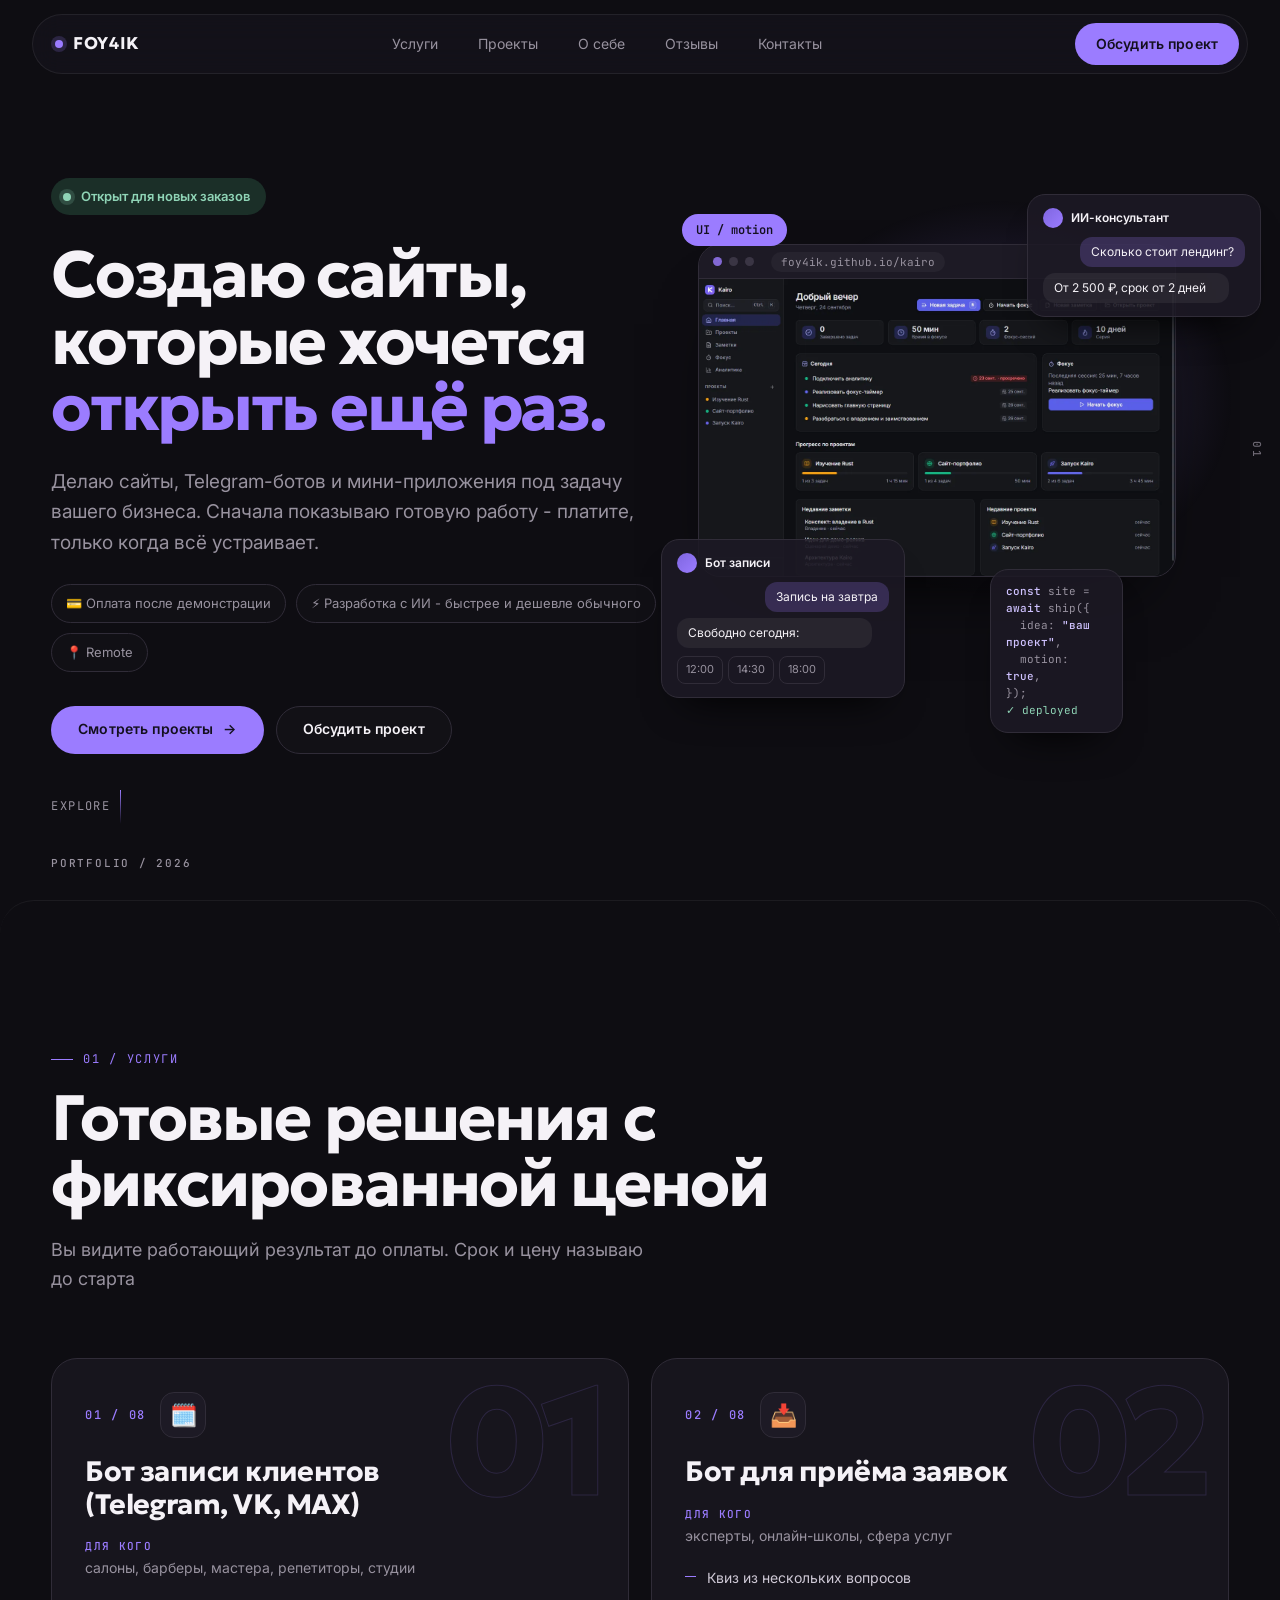
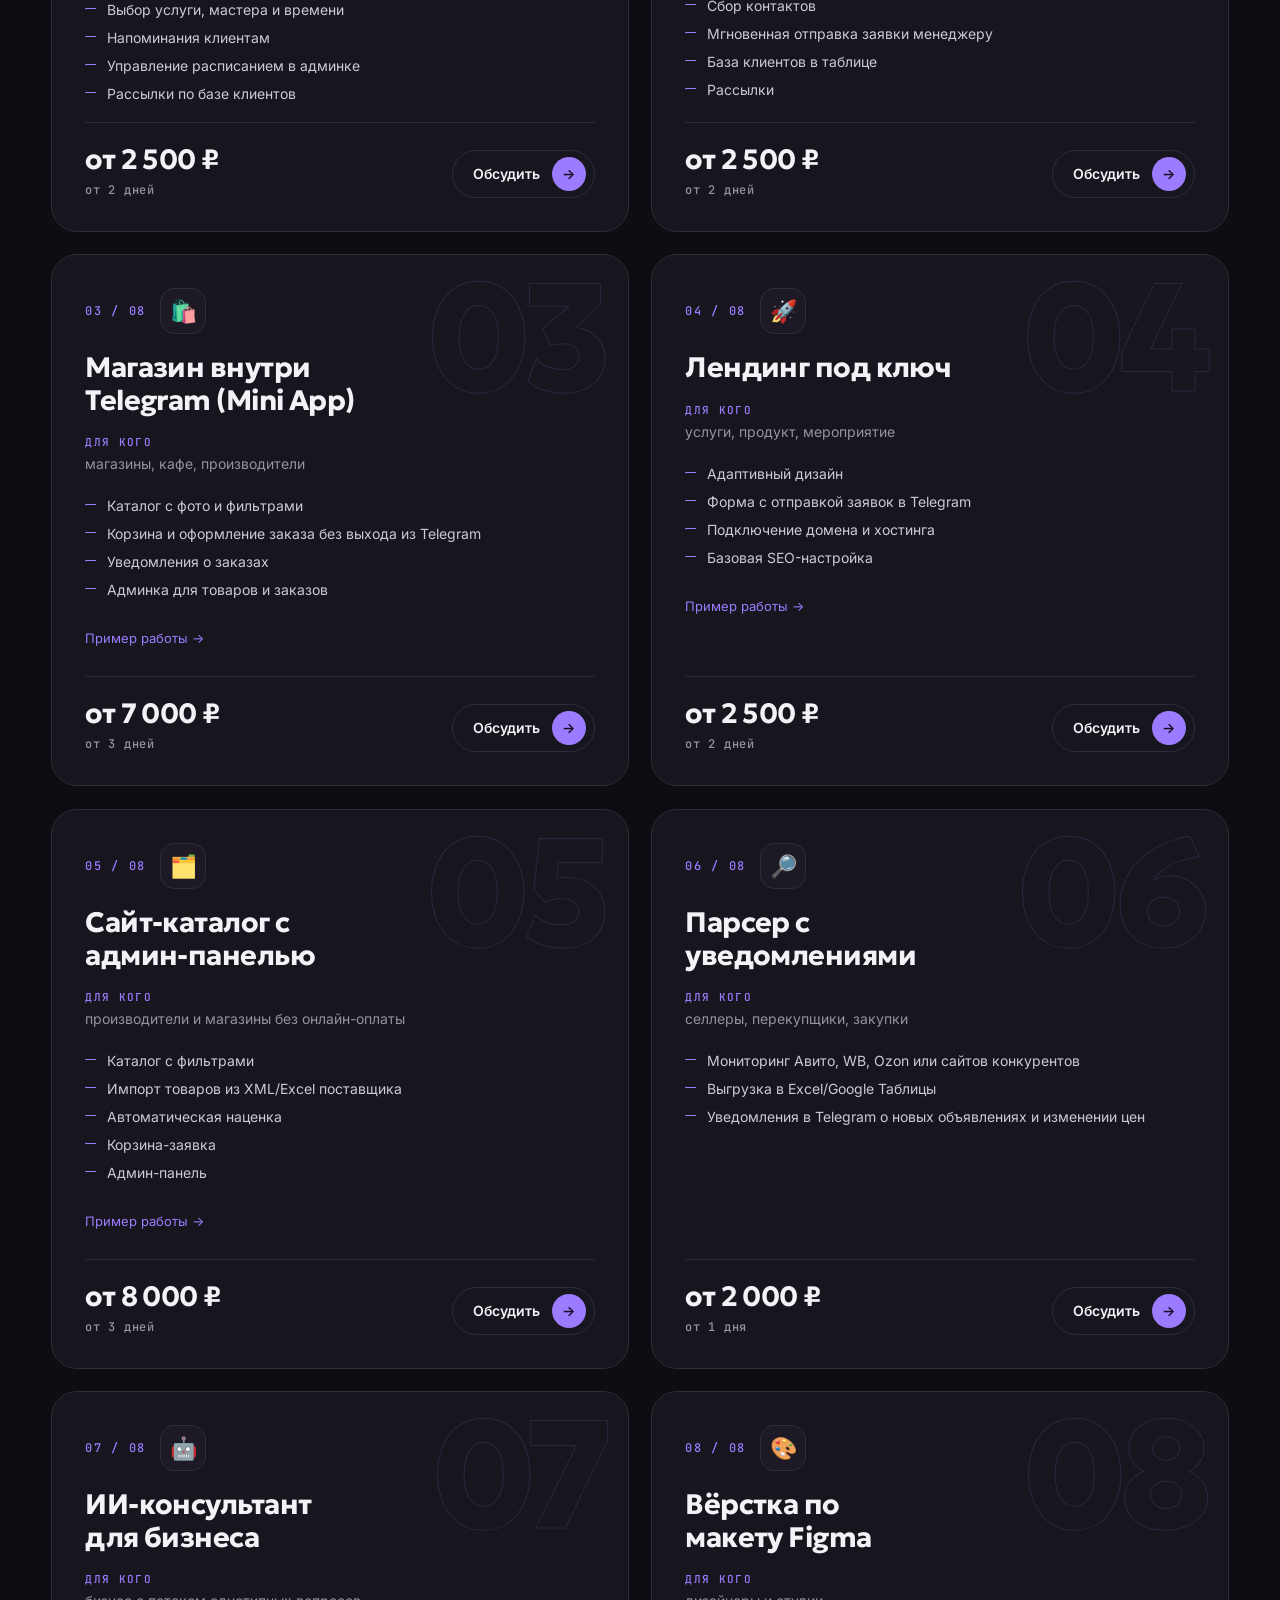
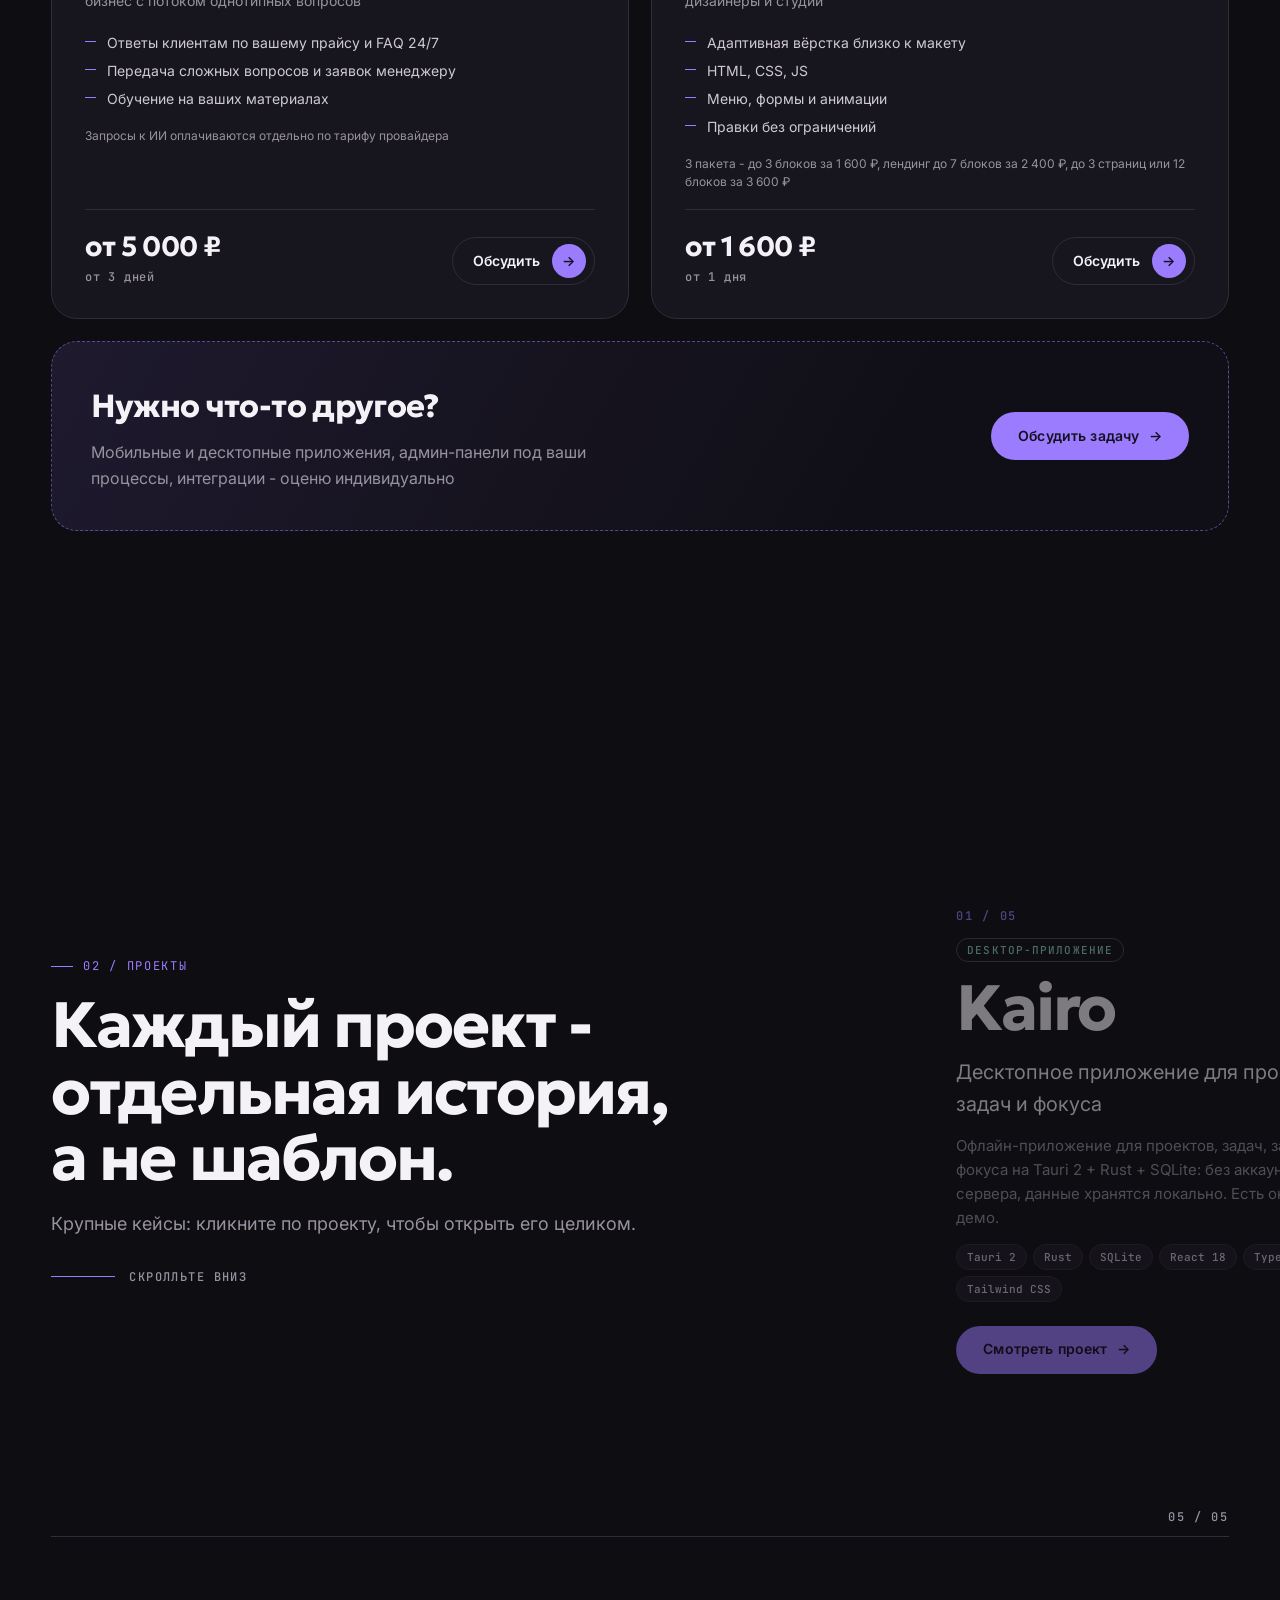
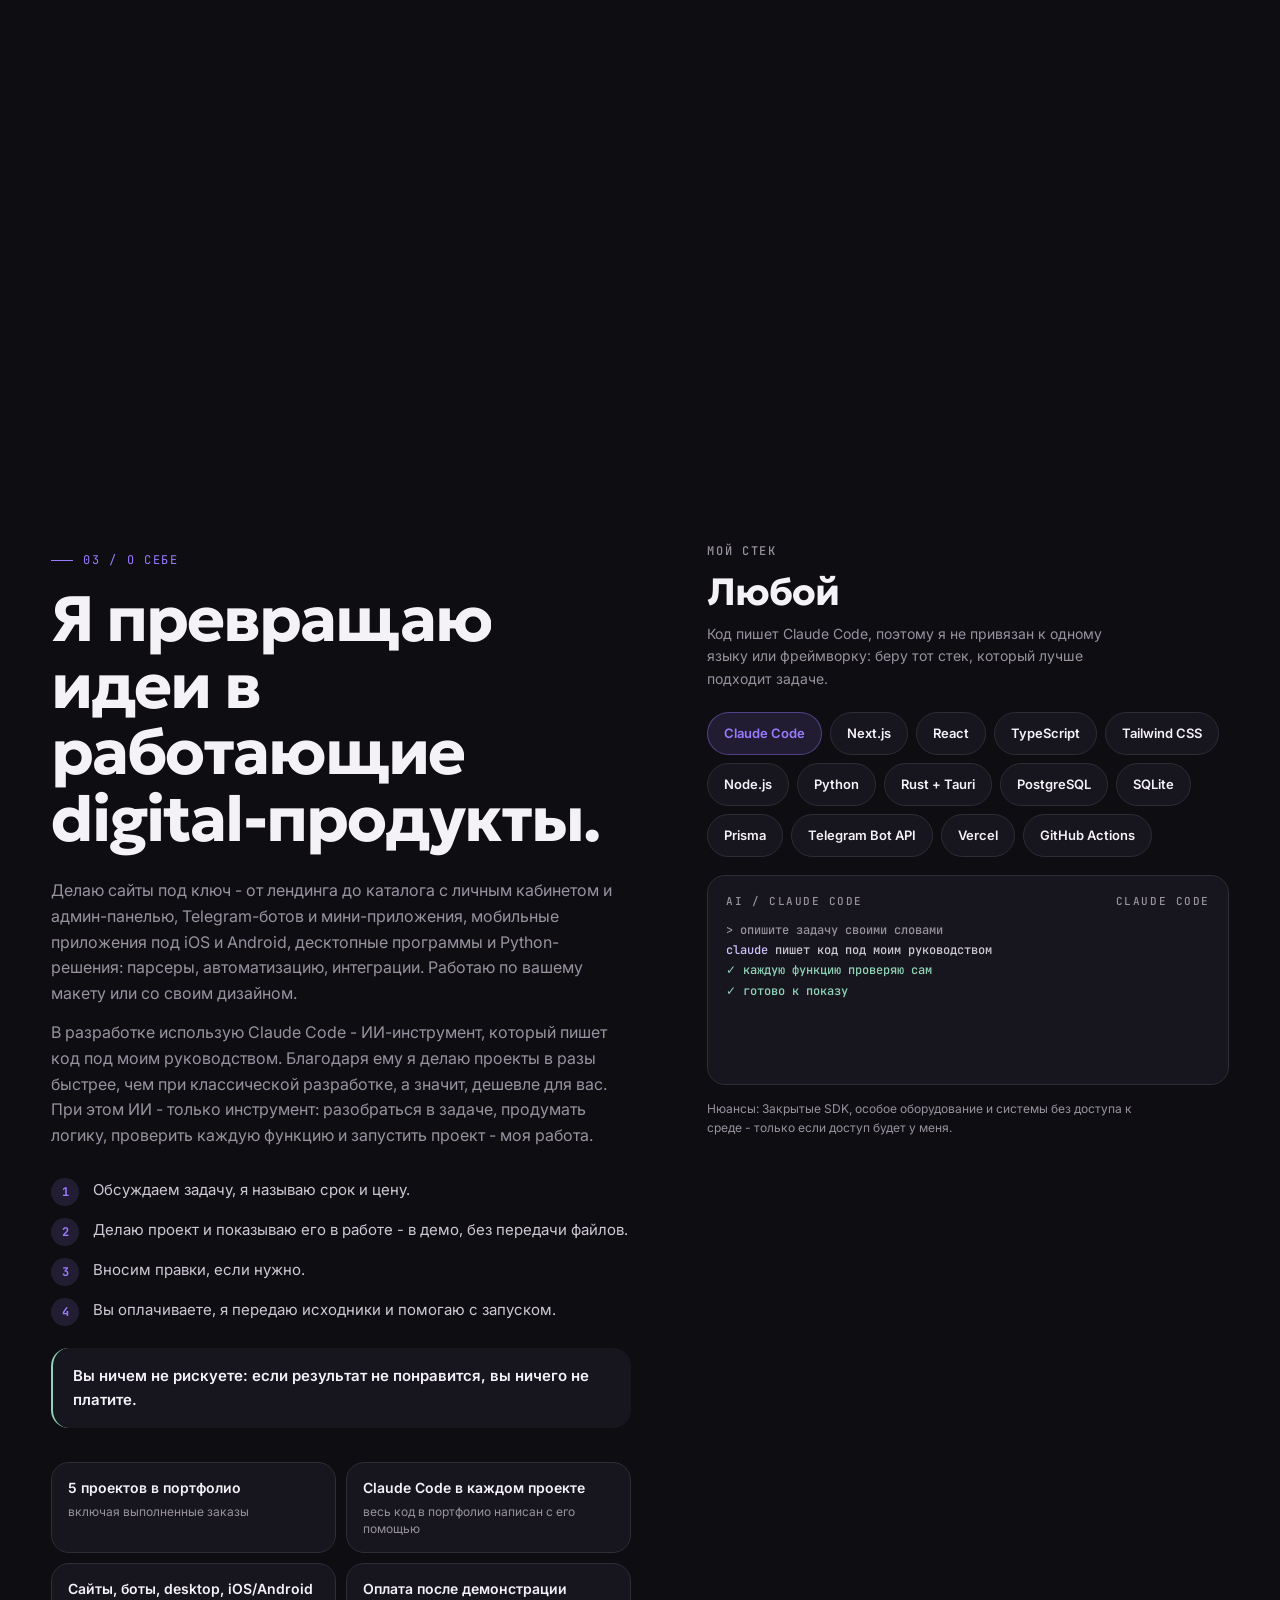
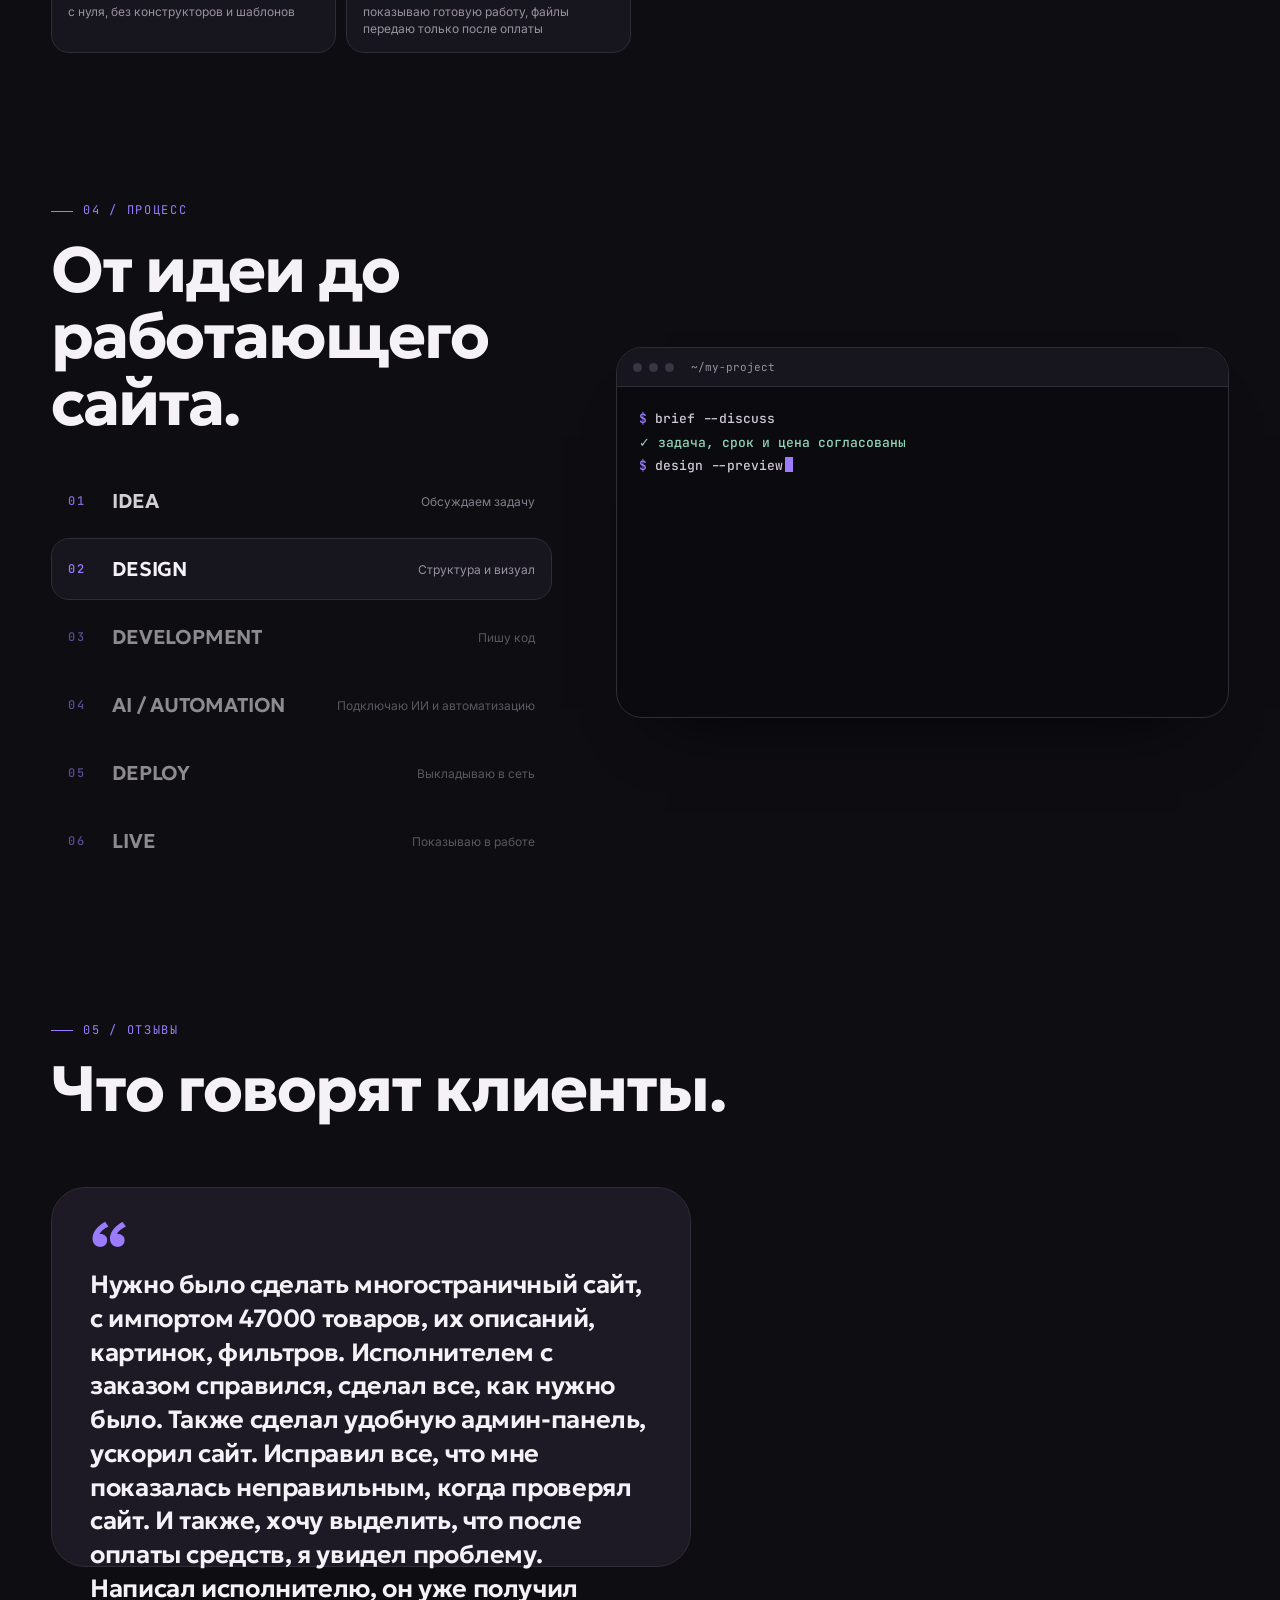
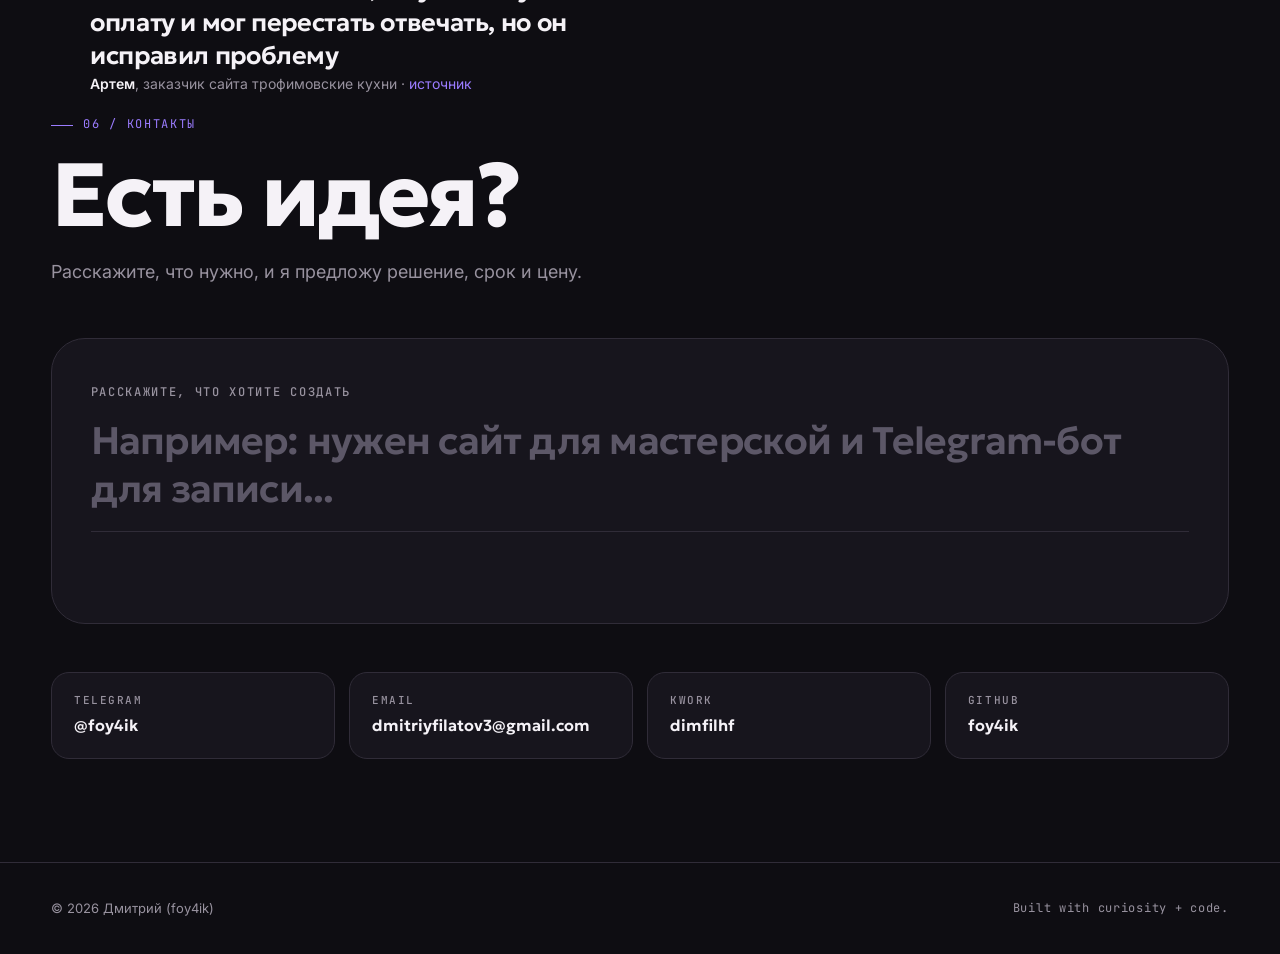
==== index.html @ 8343ccf3 "Admin: update site content" ====
<!doctype html>
<html lang="ru">
<head>
<meta charset="utf-8">
<meta name="viewport" content="width=device-width, initial-scale=1, viewport-fit=cover">
<title>Дмитрий (foy4ik) - сайты, Telegram-боты и приложения под ключ</title>
<meta name="description" content="Делаю сайты, Telegram-ботов, мини-приложения и десктопные программы под задачу вашего бизнеса. Сначала показываю готовую работу, платите, только когда всё устраивает.">
<link rel="canonical" href="https://foy4ik.github.io/">
<meta name="theme-color" content="#0E0D12">
<meta property="og:type" content="website">
<meta property="og:site_name" content="foy4ik">
<meta property="og:locale" content="ru_RU">
<meta property="og:title" content="Дмитрий (foy4ik) - сайты, Telegram-боты и приложения под ключ">
<meta property="og:description" content="Готовые решения с фиксированной ценой. Вы видите работающий результат до оплаты.">
<meta property="og:url" content="https://foy4ik.github.io/">
<meta property="og:image" content="https://foy4ik.github.io/assets/og.jpg">
<meta property="og:image:width" content="1200">
<meta property="og:image:height" content="630">
<meta name="twitter:card" content="summary_large_image">
<link rel="icon" href="favicon.svg" type="image/svg+xml">
<link rel="preconnect" href="https://fonts.googleapis.com">
<link rel="preconnect" href="https://fonts.gstatic.com" crossorigin>
<link rel="stylesheet" href="https://fonts.googleapis.com/css2?family=Geologica:wght@400;500;600;700;800&family=Inter:wght@400;500;600&family=JetBrains+Mono:wght@400;500;700&display=swap">
<link rel="stylesheet" href="assets/css/main.css">
<link rel="preload" as="image" href="images/kairo/01-dashboard.webp" fetchpriority="high">
<script type="application/ld+json">{"@context":"https://schema.org","@type":"Person","name":"Дмитрий","alternateName":"foy4ik","url":"https://foy4ik.github.io/","jobTitle":"Разработчик сайтов, Telegram-ботов и приложений","sameAs":["https://github.com/foy4ik","https://t.me/foy4ik","https://kwork.ru/user/dimfilhf"]}</script>
</head>
<body>
<a class="skip" href="#main">К содержимому</a>

<div class="cursor" id="cursor" aria-hidden="true"><div class="cursor-dot"><span class="cursor-label"></span></div></div>

<header class="nav" id="nav">
  <div class="nav-in">
    <a class="brand" href="#hero" data-nav-home aria-label="На главную"><i></i><span id="brand-name">FOY4IK</span></a>
    <nav aria-label="Основная навигация">
      <ul class="nav-links" id="nav-links">
        <li><a href="#services" data-sec="services">Услуги</a></li>
        <li><a href="#projects" data-sec="projects">Проекты</a></li>
        <li><a href="#about" data-sec="about">О себе</a></li>
        <li id="nav-reviews" hidden><a href="#reviews" data-sec="reviews">Отзывы</a></li>
        <li><a href="#contact" data-sec="contact">Контакты</a></li>
      </ul>
    </nav>
    <a class="btn btn-accent nav-cta" href="#contact" data-magnetic data-cursor="">Обсудить проект</a>
    <button class="burger" id="burger" aria-label="Открыть меню" aria-expanded="false" aria-controls="mobile-menu"><span></span><span></span></button>
  </div>
</header>
<div class="mobile-menu" id="mobile-menu" aria-hidden="true">
  <a href="#services">Услуги</a><a href="#projects">Проекты</a><a href="#about">О себе</a><a href="#reviews" id="mm-reviews" hidden>Отзывы</a><a href="#contact">Контакты</a>
</div>

<main id="main">
  <!-- HERO -->
  <section class="hero" id="hero" aria-label="Приветствие">
    <div class="hero-stage" id="hero-stage">
      <div class="hero-copy" id="hero-copy">
        <p class="pill" id="hero-pill"><i></i><span id="hero-status">Открыт для заказов</span></p>
        <h1 id="hero-title">Создаю сайты, которые хочется открыть ещё раз.</h1>
        <p class="hero-lead" id="hero-lead"></p>
        <div class="hero-badges" id="hero-badges"></div>
        <div class="hero-cta">
          <a class="btn btn-accent" href="#projects" data-magnetic>Смотреть проекты <span class="arr">→</span></a>
          <a class="btn btn-ghost" href="#contact" data-magnetic>Обсудить проект</a>
        </div>
      </div>
      <div class="hero-object" id="hero-object" aria-hidden="true">
        <div class="ho-glow"></div>
        <div class="ho-tilt" id="ho-tilt">
          <div class="ho-layer ho-window" data-depth="0.4">
            <div class="ho-bar"><i></i><i></i><i></i><span class="ho-url" id="ho-url">foy4ik.github.io/kairo</span></div>
            <div class="ho-view"><img id="ho-img" src="images/kairo/01-dashboard.webp" alt="" width="1280" height="800" decoding="async" fetchpriority="high"></div>
          </div>
          <div class="ho-layer" data-depth="1.5" style="left:-7%;bottom:4%;width:46%;"><div class="ho-card ho-float" style="animation-delay:-2s;">
            <div class="ho-head"><i></i>Бот записи</div>
            <div class="row-gap"><div class="bub me">Запись на завтра</div><div class="bub">Свободно сегодня:</div><div class="ho-times"><span>12:00</span><span>14:30</span><span>18:00</span></div></div>
          </div></div>
          <div class="ho-layer" data-depth="2" style="right:-5%;bottom:-3%;width:50%;"><div class="ho-card ho-code ho-float" style="animation-delay:-4s;">
            <b>const</b> site = <b>await</b> ship({<br>&nbsp;&nbsp;idea: <b>"ваш проект"</b>,<br>&nbsp;&nbsp;motion: <b>true</b>,<br>});<br><span class="ok">✓ deployed</span>
          </div></div>
          <div class="ho-layer" data-depth="1.2" style="right:-6%;top:-4%;width:44%;"><div class="ho-card ho-float" style="animation-delay:-1s;">
            <div class="ho-head"><i></i>ИИ-консультант</div>
            <div class="row-gap"><div class="bub me">Сколько стоит лендинг?</div><div class="bub">От 2 500 ₽, срок от 2 дней</div></div>
          </div></div>
          <div class="ho-layer ho-chip" data-depth="2.4">UI / motion</div>
        </div>
      </div>
      <a class="scroll-hint" href="#services">Explore</a>
      <span class="hero-label" aria-hidden="true">PORTFOLIO / 2026</span>
      <div class="hero-dim" id="hero-dim"></div>
    </div>
  </section>

  <!-- SERVICES -->
  <section class="section over" id="services" aria-labelledby="svc-title" hidden>
    <span class="xr-label">section#services / scrub + tilt</span>
    <div class="wrap">
      <header class="sec-head">
        <p class="eyebrow" data-reveal>01 / Услуги</p>
        <h2 class="title" id="svc-title" data-split>Готовые решения с фиксированной ценой</h2>
        <p class="sec-sub" data-reveal>Вы видите работающий результат до оплаты. Срок и цену называю до старта</p>
      </header>
      <div class="svc-grid" id="svc-grid"></div>
      <div class="svc-custom" data-reveal>
        <div>
          <h3>Нужно что-то другое?</h3>
          <p>Мобильные и десктопные приложения, админ-панели под ваши процессы, интеграции - оценю индивидуально</p>
        </div>
        <button type="button" class="btn btn-accent" id="svc-custom-btn" data-magnetic>Обсудить задачу <span class="arr">→</span></button>
      </div>
    </div>
  </section>

  <!-- PROJECTS -->
  <section class="projects" id="projects" aria-labelledby="proj-title">
    <span class="xr-label">section#projects / pin + horizontal</span>
    <div class="proj-pin" id="proj-pin">
      <div class="proj-track" id="proj-track">
        <div class="proj-intro" id="proj-intro">
          <p class="eyebrow">02 / Проекты</p>
          <h2 class="title" id="proj-title" style="margin-top:16px;">Каждый проект - отдельная история, а не шаблон.</h2>
          <p class="sec-sub">Крупные кейсы: кликните по проекту, чтобы открыть его целиком.</p>
          <p class="proj-hint"><i></i>Скролльте вниз</p>
        </div>
      </div>
      <div class="proj-progress" aria-hidden="true"><i id="proj-bar"></i></div>
      <div class="proj-count" id="proj-count" aria-hidden="true">01 / 01</div>
    </div>
  </section>

  <!-- ABOUT -->
  <section class="section over" id="about" aria-labelledby="about-title" style="border-radius:0; border-top:0;">
    <span class="xr-label">section#about / stack preview</span>
    <div class="wrap about-grid">
      <div class="about-copy">
        <p class="eyebrow" data-reveal>03 / О себе</p>
        <h2 class="title" id="about-title" style="margin-top:16px;" data-split>Я превращаю идеи в работающие digital-продукты.</h2>
        <div class="about-bio" id="about-bio" data-reveal></div>
        <ol class="steps" id="about-steps" data-reveal></ol>
        <p class="risk" id="about-risk" data-reveal></p>
        <div class="stats" id="about-stats" data-reveal>
          <div><b id="stat-projects">0 проектов в портфолио</b><span>включая выполненные заказы</span></div>
          <div><b>Claude Code в каждом проекте</b><span>весь код в портфолио написан с его помощью</span></div>
          <div><b>Сайты, боты, desktop, iOS/Android</b><span>с нуля, без конструкторов и шаблонов</span></div>
          <div><b>Оплата после демонстрации</b><span>показываю готовую работу, файлы передаю только после оплаты</span></div>
        </div>
      </div>
      <div class="about-stack" data-reveal>
        <p class="stack-label">Мой стек</p>
        <p class="stack-head" id="stack-head">Любой</p>
        <p class="stack-note" id="stack-note"></p>
        <div class="chips" id="stack-chips" role="list"></div>
        <div class="pv" id="stack-pv" aria-live="polite"></div>
        <p class="limits-note" id="stack-limits"></p>
      </div>
    </div>
  </section>

  <!-- PROCESS -->
  <section class="section over" id="process" aria-labelledby="proc-title" style="border-radius:0; border-top:0; padding-top:0;">
    <span class="xr-label">section#process / terminal sequence</span>
    <div class="wrap proc-grid">
      <div>
        <p class="eyebrow" data-reveal>04 / Процесс</p>
        <h2 class="title" id="proc-title" style="margin-top:16px;" data-split>От идеи до работающего сайта.</h2>
        <div class="stages" id="stages" role="list"></div>
      </div>
      <div class="term" data-reveal>
        <div class="term-bar"><i></i><i></i><i></i><span>~/my-project</span></div>
        <div class="term-body" id="term-body" aria-live="off"></div>
      </div>
    </div>
  </section>

  <!-- REVIEWS (shown only when real reviews exist) -->
  <section class="section over" id="reviews" aria-labelledby="rev-title" hidden style="border-radius:0; border-top:0; padding-top:0;">
    <span class="xr-label">section#reviews / drag stack</span>
    <div class="wrap">
      <header class="sec-head">
        <p class="eyebrow" data-reveal>05 / Отзывы</p>
        <h2 class="title" id="rev-title" data-split>Что говорят клиенты.</h2>
      </header>
      <div class="rev-wrap">
        <div class="rev-stack" id="rev-stack" data-cursor="DRAG"></div>
        <div class="rev-ctl" id="rev-ctl"><button type="button" id="rev-prev" aria-label="Предыдущий отзыв">←</button><button type="button" id="rev-next" aria-label="Следующий отзыв">→</button><span id="rev-no">01 / 01</span></div>
      </div>
    </div>
  </section>

  <!-- CONTACT -->
  <section class="section over contact" id="contact" aria-labelledby="contact-title" style="border-radius:0; border-top:0; padding-top:0;">
    <span class="xr-label">section#contact / keyword tags + formspree</span>
    <div class="wrap">
      <p class="eyebrow" data-reveal>06 / Контакты</p>
      <h2 class="title" id="contact-title" style="margin-top:16px;" data-split>Есть идея?</h2>
      <p class="sec-sub" data-reveal>Расскажите, что нужно, и я предложу решение, срок и цену.</p>
      <div class="idea" id="idea" data-reveal>
        <form class="idea-card" id="idea-form" target="idea-frame" novalidate>
          <input type="hidden" name="_subject" value="Заявка с сайта">
          <input type="hidden" name="tags" id="idea-tags-input">
          <label for="lead-message">Расскажите, что хотите создать</label>
          <textarea id="lead-message" name="message" rows="2" placeholder="Например: нужен сайт для мастерской и Telegram-бот для записи..." required></textarea>
          <div class="tags" id="idea-tags" aria-live="polite"></div>
          <div class="idea-fields" id="idea-fields" hidden>
            <div class="fld"><label for="lead-name">Имя</label><input id="lead-name" name="name" autocomplete="name" required></div>
            <div class="fld"><label for="lead-contact">Telegram, email или телефон</label><input id="lead-contact" name="_replyto" autocomplete="off" required></div>
            <button type="submit" class="btn btn-accent" id="idea-submit" data-magnetic>Отправить идею <span class="arr">→</span></button>
          </div>
          <p id="idea-error" role="alert" style="color:#ff9a9a; font-size:13px; margin-top:12px;" hidden></p>
        </form>
        <iframe name="idea-frame" hidden aria-hidden="true" title="send"></iframe>
        <div class="sent" id="idea-sent" role="status"><div class="big">IDEA RECEIVED ✓</div><p>Спасибо! Заявка отправлена, отвечу в течение дня. Если хотите быстрее, напишите напрямую:</p></div>
      </div>
      <div class="contacts" id="contacts"></div>
    </div>
  </section>
</main>

<footer class="foot">
  <div class="wrap foot-in">
    <span id="foot-name">© 2026</span>
    <button type="button" class="egg" id="egg" aria-expanded="false" aria-controls="xray-card">Built with curiosity + code.</button>
  </div>
</footer>

<div class="corner r" id="corner-no" aria-hidden="true">01</div>

<aside class="xray-card" id="xray-card" aria-label="Технический слой">
  <h4>Under the hood</h4>
  <div><b>HTML + CSS + JS</b> (ES modules), без сборки</div>
  <div><b>GSAP + ScrollTrigger</b>: pin, scrub, parallax</div>
  <div><b>Lenis</b>: плавный скролл</div>
  <div><b>Данные</b>: JSON в странице, правятся админкой</div>
  <div><b>Хостинг</b>: GitHub Pages</div>
  <div class="m" style="color:var(--muted)">Нажмите ещё раз, чтобы скрыть слои.</div>
</aside>

<!-- CASE: immersive project view -->
<div class="case" id="case" role="dialog" aria-modal="true" aria-labelledby="case-title" aria-hidden="true" data-lenis-prevent>
  <div class="case-bar">
    <button type="button" class="btn btn-ghost" id="case-back" data-cursor="">← Все проекты</button>
    <span class="case-count" id="case-count"></span>
    <button type="button" class="case-x" id="case-close" aria-label="Закрыть проект">✕</button>
  </div>
  <div class="case-scroll" id="case-scroll" tabindex="-1"></div>
</div>

<script id="state-data" type="application/json">{"profile":{"name":"Дмитрий (foy4ik)","role":"Сайты, Telegram-боты и приложения под ключ","tagline":"Делаю сайты, Telegram-ботов и мини-приложения под задачу вашего бизнеса. Сначала показываю готовую работу - платите, только когда всё устраивает.","heroChip":"💳 Оплата после демонстрации","heroChip2":"⚡ Разработка с ИИ - быстрее и дешевле обычного","stackTitle":"Любой","stackText":"Код пишет Claude Code, поэтому я не привязан к одному языку или фреймворку: беру тот стек, который лучше подходит задаче.","limits":["Закрытые SDK, особое оборудование и системы без доступа к среде - только если доступ будет у меня"],"bio":"Делаю сайты под ключ - от лендинга до каталога с личным кабинетом и админ-панелью, Telegram-ботов и мини-приложения, мобильные приложения под iOS и Android, десктопные программы и Python-решения: парсеры, автоматизацию, интеграции. Работаю по вашему макету или со своим дизайном.\n\nВ разработке использую Claude Code - ИИ-инструмент, который пишет код под моим руководством. Благодаря ему я делаю проекты в разы быстрее, чем при классической разработке, а значит, дешевле для вас. При этом ИИ - только инструмент: разобраться в задаче, продумать логику, проверить каждую функцию и запустить проект - моя работа.","steps":["Обсуждаем задачу, я называю срок и цену.","Делаю проект и показываю его в работе - в демо, без передачи файлов.","Вносим правки, если нужно.","Вы оплачиваете, я передаю исходники и помогаю с запуском."],"riskLine":"Вы ничем не рискуете: если результат не понравится, вы ничего не платите.","location":"Remote","available":"Открыт для новых заказов","email":"dmitriyfilatov3@gmail.com","telegram":"https://t.me/foy4ik","github":"https://github.com/foy4ik","kwork":"https://kwork.ru/user/dimfilhf","skills":{"Уже делал на":["Next.js","React","TypeScript","Tailwind CSS","Node.js","Python","Rust + Tauri","PostgreSQL","SQLite","Prisma","Telegram Bot API","Vercel","GitHub Actions"]},"heroTitle":"Создаю сайты,\nкоторые хочется\nоткрыть ещё раз."},"projects":[{"id":"kairo","title":"Kairo","tagline":"Десктопное приложение для проектов, задач и фокуса","description":"Офлайн-приложение для проектов, задач, заметок и фокуса на Tauri 2 + Rust + SQLite: без аккаунта и сервера, данные хранятся локально. Есть онлайн-демо.","meta":"Портфолио-проект - десктопное приложение, соло-разработка","fullDescription":["Kairo собирает в одном офлайн-приложении весь рабочий цикл: спланировать, сфокусироваться, поработать, зафиксировать, подвести итоги. Никакого аккаунта и сервера - все данные лежат в локальном файле SQLite на компьютере пользователя.","Ядро написано на Rust (Tauri 2), интерфейс - на React и TypeScript. Есть установщики для Windows, macOS и Linux, автообновление с проверкой подписи из GitHub Releases и онлайн-демо, которое можно попробовать прямо в браузере без установки."],"features":["Канбан-доска: свои колонки, drag & drop с сохранением порядка, сортировка одним кликом по сроку и приоритету, быстрое добавление задачи одной строкой, фильтры, боковая панель с чек-листом, дедлайном и тегами","Заметки в Markdown с живым превью, папками, тегами, привязкой к задачам и автосохранением","Фокус-таймер на стороне Rust: продолжает работать при скрытом окне, обратный отсчёт в трее, системные уведомления, привязка к задаче","Аналитика: сессии, время в фокусе, разбивка по проектам и тегам, серия дней подряд","Командная палитра (Ctrl+K), работа целиком с клавиатуры, русский и английский без перезапуска, светлая и тёмная темы (тёмная нарисована отдельно, а не инвертирована)","Экспорт и импорт данных в JSON с валидацией и автоматической резервной копией; санитизация Markdown, строгий CSP, проверка подписи обновлений","Качество: 43 unit-теста, 28 тестов на Rust, 41 e2e-сценарий на Playwright, аудит доступности WCAG 2.1 AA по всем экранам без нарушений, CI и сборка инсталляторов под три ОС"],"tags":["Tauri 2","Rust","SQLite","React 18","TypeScript","Tailwind CSS","Zustand"],"link":"https://foy4ik.github.io/kairo/","linkLabel":"Онлайн-демо","repo":"https://github.com/foy4ik/kairo","download":"https://github.com/foy4ik/kairo#download","badge":"Desktop-приложение","video":"images/kairo/kairo-demo.mp4","images":["images/kairo/01-dashboard.webp","images/kairo/02-board.webp","images/kairo/10-sort-confirm.webp","images/kairo/03-notes.webp","images/kairo/04-focus.webp","images/kairo/05-analytics.webp","images/kairo/09-command-palette.webp","images/kairo/08-settings.webp","images/kairo/06-dashboard-light.webp","images/kairo/07-board-light.webp"]},{"id":"finly","title":"Finly","tagline":"Лендинг сервиса управления личными финансами","description":"Коммерческий SaaS-лендинг для вымышленного финтех-продукта: продуманная архитектура компонентов, анимации и адаптивная вёрстка уровня продакшена.","meta":"Портфолио-проект - UI/UX, вёрстка, анимации","fullDescription":["Полноценный коммерческий лендинг для вымышленного SaaS-продукта в сфере личных финансов. Цель проекта - показать полный цикл фронтенд-разработки: от продуманной компонентной архитектуры до анимаций и адаптивной вёрстки уровня продакшена."],"features":["Адаптивная вёрстка от 390px до 1440px+, с переработанным мобильным меню (не просто сжатая десктоп-версия)","Hero-секция с анимированной mockup-карточкой дашборда: счётчики баланса, дорисовывающийся при скролле SVG-график","Тёмная секция превью приложения: баланс, доходы и расходы, разбивка по категориям, фильтруемый список транзакций со своим empty state","Интерактивные тарифы с переключением Monthly/Yearly и живым пересчётом цены","Модальная форма подписки с email-валидацией и состояниями loading/success/error","FAQ-аккордеон, отзывы, social proof, плавный скролл, hover-эффекты на всех интерактивных элементах"],"tags":["Next.js 16","TypeScript","Tailwind CSS v4","shadcn/ui","Framer Motion"],"link":"https://finly-sandy.vercel.app/","linkLabel":"Демо","repo":"https://github.com/foy4ik/finly","badge":"","images":["images/finly/finly-01-hero.webp","images/finly/finly-02-dashboard.webp","images/finly/finly-03-pricing.webp","images/finly/finly-04-features.webp","images/finly/finly-05-mobile.webp","images/finly/finly-06-mobile-menu.webp"]},{"id":"forma-studio","title":"Forma Studio","tagline":"Сайт дизайн-студии интерьеров","description":"Многостраничный сайт премиальной студии дизайна интерьеров: каталог кейсов, полноэкранная галерея, формы и анимации на уровне продакшена.","meta":"Портфолио-проект, соло - от архитектуры до деплоя","fullDescription":["Многостраничный сайт для вымышленной премиальной студии дизайна интерьеров. Самостоятельный проект для портфолио: полный цикл - от архитектуры до деплоя."],"features":["Главная страница: hero, подборка проектов, услуги, процесс работы, отзывы","Каталог проектов (9 кейсов) с фильтрацией по категориям, подгрузкой и анимацией сетки","Детальная страница проекта: полноэкранная галерея с управлением с клавиатуры, навигация между соседними проектами, похожие проекты","Страница услуг с описанием процесса по каждому направлению","Страница «о студии»: таймлайн, команда, ценности, цифры","Форма обратной связи с клиентской валидацией и состояниями загрузки/успеха/ошибки","Кастомная 404-страница, полная адаптивность, fullscreen-меню на мобильных","SEO-метаданные для каждой страницы, семантическая разметка, поддержка prefers-reduced-motion"],"tags":["Next.js","TypeScript","Tailwind CSS","Framer Motion","Lucide Icons"],"link":"https://forma-studio-rouge-nine.vercel.app/","linkLabel":"Демо","repo":"https://github.com/foy4ik/forma-studio","badge":"","images":["images/forma/01-home-hero.webp","images/forma/02-projects-catalog.webp","images/forma/03-project-detail.webp","images/forma/04-project-gallery-lightbox.webp","images/forma/05-services.webp","images/forma/06-mobile-home.webp"]},{"id":"taskflow","title":"TaskFlow","tagline":"Telegram Mini App для задач и напоминаний","description":"Telegram Mini App для управления задачами и напоминаниями с криптографически проверенной авторизацией через Telegram, PostgreSQL и Next.js.","meta":"Telegram Mini App - full-stack","fullDescription":["TaskFlow - полноценный менеджер задач, реализованный как нативное мини-приложение внутри Telegram. Авторизация проходит через сам Telegram: initData проверяется по HMAC-SHA256 на сервере при каждом запросе, поэтому подделать личность пользователя со стороны клиента невозможно.","Фронтенд - Next.js (App Router) и TypeScript, бэкенд - PostgreSQL и Prisma, с оптимистичными обновлениями интерфейса, тактильной обратной связью (haptics) и темой, которая мгновенно подстраивается под цветовую схему самого Telegram. У задач есть приоритеты, категории, сроки и настраиваемые напоминания - в момент события, за 30 минут/час/сутки, либо мягкое напоминание через час после дедлайна, если задача не выполнена - они приходят прямо от бота по расписанию. Интерфейс полностью двуязычный (русский/английский), спроектирован mobile-first под встроенный браузер Telegram, с отдельным вниманием к доступности, обработке ошибок и офлайн-состояниям."],"features":["Серверная HMAC-проверка initData от Telegram - клиентским данным о личности не доверяем никогда","Оптимистичные обновления, тактильная отдача, светлая/тёмная/нативная Telegram-тема","Настраиваемые напоминания по задачам, доставляются через реального Telegram-бота с точностью до минуты","Раздел статистики с графиком активности за 7 дней и разбивкой по категориям","Двуязычный интерфейс (RU/EN), адаптивный от 375px до десктопа"],"tags":["Next.js","TypeScript","PostgreSQL","Prisma","Telegram Mini Apps"],"link":"https://t.me/T4skFlowbot","linkLabel":"Открыть бота","repo":"https://github.com/foy4ik/taskflow","badge":"","images":["images/taskflow/home.webp","images/taskflow/tasks.webp","images/taskflow/create-form.webp","images/taskflow/statistics.webp"]},{"id":"trofimovskie","title":"Трофимовские кухни","tagline":"Каталог сопутствующих товаров + админ-панель","description":"Каталог сопутствующих товаров (47 000+ SKU) с автоимпортом из XML-фида поставщика и админ-панелью с нуля - инструмент для менеджеров производителя кухонь.","meta":"Веб-приложение, соло-разработка","fullDescription":["Производитель кухонь на заказ допродаёт клиентам сопутствующие товары - фурнитуру, мойки, смесители, ручки, направляющие - по каталогу поставщика на 47 000+ SKU. Нужен был инструмент для менеджеров: показать клиенту каталог, собрать корзину, отправить её по ссылке клиенту, а тот сам оформляет заявку - без онлайн-оплаты и доставки, это витрина с быстрым оформлением интереса, а не интернет-магазин."],"features":["Автоимпорт каталога из XML-фида поставщика: потоковый парсинг 47 000+ товаров и 1300+ категорий, ежедневное обновление по расписанию, сравнение по хэшу и защитный порог на случай сбоя у поставщика","Ценовой движок: общая наценка + наценка по категории/товару + настраиваемое округление с понятным приоритетом правил","Публичный каталог: дерево категорий, полнотекстовый поиск, фильтры по бренду и характеристикам (включая свой двухползунковый range-слайдер для числовых параметров), сортировки, пагинация, галерея фото на карточке товара","Корзина без регистрации, расшаривание по ссылке, клиент сам дооформляет заявку","Админ-панель с нуля: товары и категории с откатом ручных правок к исходнику из фида, наценки, статические страницы, баннеры, заявки, история импортов, восстановление битых картинок","Self-hosted продакшен: свой Node-сервер, cron внутри процесса, SQLite с решением проблем конкурентной записи"],"tags":["Next.js","TypeScript","Prisma","SQLite","Tailwind CSS","XML-парсинг"],"link":"","linkLabel":"Демо","repo":"","badge":"Реальный заказ","images":["images/trofim/01-glavnaya.webp","images/trofim/02-kategoriya.webp","images/trofim/03-filtry.webp","images/trofim/04-admin-kategorii.webp"]}],"services":[{"id":"svc-booking","emoji":"🗓️","title":"Бот записи клиентов (Telegram, VK, MAX)","audience":"салоны, барберы, мастера, репетиторы, студии","includes":["Выбор услуги, мастера и времени","Напоминания клиентам","Управление расписанием в админке","Рассылки по базе клиентов"],"term":"от 2 дней","price":"от 2 500 ₽","note":"","projectId":""},{"id":"svc-leads","emoji":"📥","title":"Бот для приёма заявок","audience":"эксперты, онлайн-школы, сфера услуг","includes":["Квиз из нескольких вопросов","Сбор контактов","Мгновенная отправка заявки менеджеру","База клиентов в таблице","Рассылки"],"term":"от 2 дней","price":"от 2 500 ₽","note":"","projectId":""},{"id":"svc-shop","emoji":"🛍️","title":"Магазин внутри Telegram (Mini App)","audience":"магазины, кафе, производители","includes":["Каталог с фото и фильтрами","Корзина и оформление заказа без выхода из Telegram","Уведомления о заказах","Админка для товаров и заказов"],"term":"от 3 дней","price":"от 7 000 ₽","note":"","projectId":"taskflow"},{"id":"svc-landing","emoji":"🚀","title":"Лендинг под ключ","audience":"услуги, продукт, мероприятие","includes":["Адаптивный дизайн","Форма с отправкой заявок в Telegram","Подключение домена и хостинга","Базовая SEO-настройка"],"term":"от 2 дней","price":"от 2 500 ₽","note":"","projectId":"finly"},{"id":"svc-catalog","emoji":"🗂️","title":"Сайт-каталог с админ-панелью","audience":"производители и магазины без онлайн-оплаты","includes":["Каталог с фильтрами","Импорт товаров из XML/Excel поставщика","Автоматическая наценка","Корзина-заявка","Админ-панель"],"term":"от 3 дней","price":"от 8 000 ₽","note":"","projectId":"trofimovskie"},{"id":"svc-parser","emoji":"🔎","title":"Парсер с уведомлениями","audience":"селлеры, перекупщики, закупки","includes":["Мониторинг Авито, WB, Ozon или сайтов конкурентов","Выгрузка в Excel/Google Таблицы","Уведомления в Telegram о новых объявлениях и изменении цен"],"term":"от 1 дня","price":"от 2 000 ₽","note":"","projectId":""},{"id":"svc-ai","emoji":"🤖","title":"ИИ-консультант для бизнеса","audience":"бизнес с потоком однотипных вопросов","includes":["Ответы клиентам по вашему прайсу и FAQ 24/7","Передача сложных вопросов и заявок менеджеру","Обучение на ваших материалах"],"term":"от 3 дней","price":"от 5 000 ₽","note":"Запросы к ИИ оплачиваются отдельно по тарифу провайдера","projectId":""},{"id":"svc-layout","emoji":"🎨","title":"Вёрстка по макету Figma","audience":"дизайнеры и студии","includes":["Адаптивная вёрстка близко к макету","HTML, CSS, JS","Меню, формы и анимации","Правки без ограничений"],"term":"от 1 дня","price":"от 1 600 ₽","note":"3 пакета - до 3 блоков за 1 600 ₽, лендинг до 7 блоков за 2 400 ₽, до 3 страниц или 12 блоков за 3 600 ₽","projectId":""}],"reviews":[{"text":"Нужно было сделать многостраничный сайт, с импортом 47000 товаров, их описаний, картинок, фильтров. Исполнителем с заказом справился, сделал все, как нужно было. Также сделал удобную админ-панель, ускорил сайт. Исправил все, что мне показалась неправильным, когда проверял сайт. И также, хочу выделить, что после оплаты средств, я увидел проблему. Написал исполнителю, он уже получил оплату и мог перестать отвечать, но он исправил проблему","author":"Артем","role":"заказчик сайта трофимовские кухни","link":"https://kwork.ru/user/dimfilhf","id":"rv-muuapfz0nb3e"}]}</script>

<script src="vendor/gsap.min.js"></script>
<script src="vendor/ScrollTrigger.min.js"></script>
<script src="vendor/lenis.min.js"></script>
<script type="module" src="assets/js/main.js"></script>
</body>
</html>
---- assets/css/main.css ----
/* ==========================================================================
   foy4ik portfolio - visual system
   dark premium: graphite surfaces, one muted purple accent, thin borders
   ========================================================================== */

:root{
  --bg:#0E0D12; --surface:#17151D; --surface-2:#1D1A25; --text:#F5F2F7; --muted:#98929F; --border:#302C38;
  --accent:#9B7CFF; --accent-rgb:155,124,255; --accent-soft:rgba(155,124,255,.14); --accent-ink:#14101f;
  --ok:#8fd4b6; --ok-bg:#1b2f28;
  --font-display:"Geologica","Inter",system-ui,sans-serif;
  --font:"Inter",system-ui,-apple-system,"Segoe UI",sans-serif;
  --mono:"JetBrains Mono",ui-monospace,"SFMono-Regular",Menlo,monospace;
  --r-xl:34px; --r-lg:26px; --r-md:18px;
  --ease:cubic-bezier(.22,.8,.2,1);
  --wrap:1240px; --gutter:clamp(20px,4vw,56px);
}
*,*::before,*::after{box-sizing:border-box;}
html{color-scheme:dark; background:var(--bg); -webkit-text-size-adjust:100%;}
body{margin:0; background:var(--bg); color:var(--text); font-family:var(--font); font-size:16px; line-height:1.6; -webkit-font-smoothing:antialiased; text-rendering:optimizeLegibility; overflow-x:hidden;}
h1,h2,h3,h4,p,ul,ol,figure{margin:0; padding:0;}
ul,ol{list-style:none;}
a{color:inherit; text-decoration:none;}
button{font:inherit; color:inherit; background:none; border:0; padding:0; cursor:pointer;}
img,video{display:block; max-width:100%;}
input,textarea{font:inherit; color:inherit;}
::selection{background:rgba(var(--accent-rgb),.4);}
:focus-visible{outline:2px solid var(--accent); outline-offset:3px; border-radius:6px;}
[hidden]{display:none !important;}
.skip{position:fixed; left:12px; top:-60px; z-index:300; background:var(--accent); color:var(--accent-ink); padding:10px 16px; border-radius:99px; font-weight:600; transition:top .2s;}
.skip:focus{top:12px;}
.sr{position:absolute; width:1px; height:1px; overflow:hidden; clip:rect(0 0 0 0); white-space:nowrap;}

/* Lenis */
html.lenis,html.lenis body{height:auto;}
.lenis.lenis-smooth{scroll-behavior:auto !important;}
.lenis.lenis-stopped{overflow:hidden;}
.lenis.lenis-smooth [data-lenis-prevent]{overscroll-behavior:contain;}

.wrap{width:100%; max-width:calc(var(--wrap) + var(--gutter)*2); margin:0 auto; padding-inline:var(--gutter);}
.mono{font-family:var(--mono);}
.eyebrow{font-family:var(--mono); font-size:12px; letter-spacing:.14em; text-transform:uppercase; color:var(--accent); display:inline-flex; align-items:center; gap:10px;}
.eyebrow::before{content:""; width:22px; height:1px; background:currentColor;}
h2.title{font-family:var(--font-display); font-weight:700; font-size:clamp(32px,5vw,68px); line-height:1.04; letter-spacing:-.03em; text-wrap:balance;}
.sec-sub{margin-top:18px; color:var(--muted); font-size:clamp(15px,1.5vw,18px); max-width:54ch;}
.sec-head{margin-bottom:clamp(36px,5vw,64px);}
.sec-head .title{margin-top:16px;}
.section{position:relative; padding-block:clamp(80px,11vw,150px);}

/* ---------- buttons ---------- */
.btn{display:inline-flex; align-items:center; justify-content:center; gap:10px; min-height:48px; padding:0 26px; border-radius:999px; font-size:14px; font-weight:600; letter-spacing:.01em; border:1px solid transparent; white-space:nowrap; transition:background .25s, border-color .25s, color .25s;}
.btn-accent{background:var(--accent); color:var(--accent-ink);}
.btn-accent:hover{background:#b09cff;}
.btn-ghost{border-color:var(--border); background:rgba(255,255,255,.02);}
.btn-ghost:hover{border-color:rgba(var(--accent-rgb),.6); background:var(--accent-soft);}
.btn .arr{transition:transform .3s var(--ease);} .btn:hover .arr{transform:translateX(4px);}

/* ---------- floating navigation ---------- */
.nav{position:fixed; top:14px; left:0; right:0; z-index:60; padding-inline:clamp(12px,3vw,32px); pointer-events:none; transition:transform .5s var(--ease);}
.nav-in{pointer-events:auto; margin:0 auto; max-width:var(--wrap); display:flex; align-items:center; justify-content:space-between; gap:16px; padding:8px 8px 8px 22px; border-radius:999px; background:rgba(23,21,29,.62); border:1px solid rgba(255,255,255,.07); -webkit-backdrop-filter:blur(14px) saturate(1.2); backdrop-filter:blur(14px) saturate(1.2); transition:padding .4s var(--ease), background .4s, max-width .5s var(--ease);}
.nav.scrolled .nav-in{background:rgba(20,18,26,.82); padding:5px 5px 5px 18px; max-width:980px;}
.brand{font-family:var(--font-display); font-weight:700; letter-spacing:.04em; font-size:17px; display:inline-flex; align-items:center; gap:10px;}
.brand i{width:8px; height:8px; border-radius:50%; background:var(--accent); box-shadow:0 0 0 4px rgba(var(--accent-rgb),.18);}
.nav-links{position:relative; display:none; align-items:center; gap:4px;}
.nav-links a{position:relative; z-index:1; display:block; padding:9px 18px; font-size:14px; color:var(--muted); border-radius:99px; transition:color .25s, transform .3s var(--ease), opacity .25s;}
.nav-links a::after{content:""; position:absolute; left:18px; right:18px; bottom:5px; height:1px; background:currentColor; transform:scaleX(0); transform-origin:left; transition:transform .35s var(--ease);}
.nav-links a:hover{color:var(--text); transform:translateY(-1px);}
.nav-links a:hover::after{transform:scaleX(1);}
.nav-links a.active{color:var(--text);} .nav-links a.active::after{transform:scaleX(0);}
.nav-ind{position:absolute; z-index:0; left:0; top:0; height:100%; width:0; border-radius:99px; background:var(--accent-soft); border:1px solid rgba(var(--accent-rgb),.22); opacity:0; pointer-events:none;}
.nav-cta{display:none; min-height:42px; padding:0 20px;}
.burger{width:44px; height:44px; border-radius:50%; border:1px solid var(--border); display:flex; flex-direction:column; align-items:center; justify-content:center; gap:5px;}
.burger span{width:16px; height:1.5px; background:var(--text); transition:transform .3s var(--ease), opacity .2s;}
.burger[aria-expanded="true"] span:nth-child(1){transform:translateY(3.25px) rotate(45deg);}
.burger[aria-expanded="true"] span:nth-child(2){transform:translateY(-3.25px) rotate(-45deg);}
@media (min-width:900px){ .nav-links{display:flex;} .nav-cta{display:inline-flex;} .burger{display:none;} }
.mobile-menu{position:fixed; inset:0; z-index:55; background:rgba(14,13,18,.97); display:flex; flex-direction:column; justify-content:center; padding:90px var(--gutter) 40px; gap:6px; opacity:0; pointer-events:none; transition:opacity .35s;}
.mobile-menu.open{opacity:1; pointer-events:auto;}
.mobile-menu a{font-family:var(--font-display); font-weight:700; font-size:clamp(34px,10vw,52px); letter-spacing:-.03em; padding:6px 0; border-bottom:1px solid var(--border); transform:translateY(16px); opacity:0; transition:transform .5s var(--ease), opacity .4s;}
.mobile-menu.open a{transform:none; opacity:1;}
.mobile-menu.open a:nth-child(2){transition-delay:.05s;} .mobile-menu.open a:nth-child(3){transition-delay:.1s;} .mobile-menu.open a:nth-child(4){transition-delay:.15s;} .mobile-menu.open a:nth-child(5){transition-delay:.2s;} .mobile-menu.open a:nth-child(6){transition-delay:.25s;}

/* split-heading words */
.w{display:inline-block; overflow:hidden; vertical-align:top; padding-bottom:.14em; margin-bottom:-.14em;}
.wi{display:inline-block; will-change:transform;}
.hero.paused .ho-float{animation-play-state:paused;}

/* ---------- cursor ---------- */
.cursor{position:fixed; left:0; top:0; z-index:400; pointer-events:none; display:none;}
.cursor-dot{width:14px; height:14px; margin:-7px 0 0 -7px; border-radius:50%; background:#fff; mix-blend-mode:difference; display:flex; align-items:center; justify-content:center; transition:width .35s var(--ease), height .35s var(--ease), margin .35s var(--ease), background .3s;}
.cursor-label{font-family:var(--mono); font-size:11px; font-weight:700; letter-spacing:.1em; color:var(--accent-ink); opacity:0; transition:opacity .2s;}
.cursor.is-label .cursor-dot{width:78px; height:78px; margin:-39px 0 0 -39px; background:var(--accent); mix-blend-mode:normal;}
.cursor.is-label .cursor-label{opacity:1;}
.cursor.is-text .cursor-dot{width:3px; height:26px; margin:-13px 0 0 -1px; border-radius:2px;}
.cursor.is-hover .cursor-dot{width:36px; height:36px; margin:-18px 0 0 -18px;}
.cursor.is-down .cursor-dot{transform:scale(.86);}
@media (hover:hover) and (pointer:fine){
  html.has-cursor .cursor{display:block;}
  html.has-cursor body, html.has-cursor a, html.has-cursor button, html.has-cursor [data-cursor]{cursor:none;}
  html.has-cursor input, html.has-cursor textarea{cursor:text;}
}

/* ---------- HERO ---------- */
.hero{position:relative; height:100svh; min-height:640px; z-index:1;}
.hero-stage{position:relative; height:100%; display:grid; align-items:center; padding:96px var(--gutter) 64px; max-width:calc(var(--wrap) + var(--gutter)*2); margin:0 auto; grid-template-columns:minmax(0,1fr); will-change:transform;}
.hero-dim{position:absolute; inset:0; background:var(--bg); opacity:0; pointer-events:none; z-index:5;}
.hero-copy{position:relative; z-index:3; max-width:760px;}
.pill{display:inline-flex; align-items:center; gap:10px; padding:8px 16px 8px 12px; border-radius:99px; background:var(--ok-bg); color:var(--ok); font-size:13px; font-weight:600;}
.pill i{width:8px; height:8px; border-radius:50%; background:currentColor; box-shadow:0 0 0 4px rgba(143,212,182,.18);}
.hero h1{margin-top:26px; font-family:var(--font-display); font-weight:700; font-size:clamp(38px,5.1vw,80px); line-height:1.02; letter-spacing:-.035em;}
.hero h1 .ln{display:block; overflow:hidden; padding-bottom:.08em; margin-bottom:-.08em;}
@media (min-width:960px){ .hero h1 .ln{white-space:nowrap;} }
.hero h1 .ln > span{display:block;}
.hero h1 em{font-style:normal; color:var(--accent);}
.hero-lead{margin-top:26px; max-width:52ch; font-size:clamp(16px,1.5vw,19px); color:var(--muted);}
.hero-badges{margin-top:26px; display:flex; flex-wrap:wrap; gap:10px;}
.hero-badges span{padding:8px 14px; border-radius:99px; border:1px solid var(--border); font-size:13px; color:var(--muted); background:rgba(255,255,255,.015);}
.hero-cta{margin-top:34px; display:flex; flex-wrap:wrap; gap:12px;}
.scroll-hint{position:absolute; left:var(--gutter); bottom:76px; z-index:3; font-family:var(--mono); font-size:12px; letter-spacing:.12em; text-transform:uppercase; color:var(--muted); display:none; align-items:center; gap:10px;}
.scroll-hint::after{content:""; width:1px; height:34px; background:linear-gradient(var(--accent),transparent);}
.hero-object{position:relative; z-index:2; width:min(100%,520px); margin:44px auto 0; aspect-ratio:1/.95; perspective:1300px;}
.ho-glow{position:absolute; inset:-18%; background:radial-gradient(closest-side at var(--mx,55%) var(--my,40%), rgba(var(--accent-rgb),.26), transparent 72%); pointer-events:none;}
.ho-tilt{position:absolute; inset:0; transform-style:preserve-3d;}
.ho-layer{position:absolute;}
.ho-window{left:0; top:6%; width:90%; border-radius:22px; background:var(--surface); border:1px solid var(--border); overflow:hidden; box-shadow:0 40px 70px -40px #000;}
.ho-bar{height:34px; display:flex; align-items:center; gap:7px; padding:0 14px; border-bottom:1px solid var(--border); background:var(--surface-2);}
.ho-bar i{width:9px; height:9px; border-radius:50%; background:#3a3544;} .ho-bar i:first-child{background:rgba(var(--accent-rgb),.8);}
.ho-url{margin-left:10px; font:11px var(--mono); color:var(--muted); background:rgba(255,255,255,.04); padding:3px 10px; border-radius:99px; max-width:60%; overflow:hidden; text-overflow:ellipsis; white-space:nowrap;}
.ho-view{aspect-ratio:16/10; overflow:hidden;}
.ho-view img{width:100%; height:100%; object-fit:cover; object-position:top;}
.ho-card{border-radius:18px; background:rgba(29,26,37,.88); border:1px solid var(--border); padding:13px 15px; font-size:12px; -webkit-backdrop-filter:blur(10px); backdrop-filter:blur(10px); box-shadow:0 24px 40px -24px #000;}
.ho-float{animation:ho-float 7s ease-in-out infinite alternate;}
@keyframes ho-float{from{transform:translateY(0);} to{transform:translateY(-7px);}}
.ho-chat{left:-7%; bottom:4%; width:46%;}
.ho-code{right:-5%; bottom:-3%; width:50%; font-family:var(--mono); font-size:11px; line-height:1.55; color:var(--muted);}
.ho-code b{color:#cfc2ff; font-weight:500;} .ho-code .ok{color:var(--ok);}
.ho-ai{right:-6%; top:-4%; width:44%;}
.ho-chip{left:-3%; top:0; padding:8px 14px; border-radius:99px; font:600 12px var(--mono); background:var(--accent); color:var(--accent-ink);}
.bub{padding:7px 11px; border-radius:12px; background:rgba(255,255,255,.06); color:var(--text); line-height:1.35; max-width:92%;}
.bub.me{margin-left:auto; background:rgba(var(--accent-rgb),.22);}
.row-gap{display:grid; gap:6px;}
.ho-head{display:flex; align-items:center; gap:8px; font-weight:600; margin-bottom:9px;}
.ho-head i{width:20px; height:20px; border-radius:50%; background:linear-gradient(135deg,#7f66e0,#9B7CFF);}
.ho-times{display:flex; gap:5px; flex-wrap:wrap; margin-top:2px;}
.ho-times span{padding:4px 8px; border-radius:8px; border:1px solid var(--border); font-size:11px; color:var(--muted);}
@media (min-width:960px){
  .hero-stage{grid-template-columns:minmax(0,1.08fr) minmax(0,.92fr); gap:24px;}
  .hero-object{margin:0 0 0 auto; width:100%;}
  .scroll-hint{display:flex;}
}
@media (max-width:959px){
  .hero-object{width:calc(100% - 36px); margin-inline:auto;}
  .hero{height:auto; min-height:0; position:relative;}
  .hero-stage{padding-top:110px; padding-bottom:70px;}
}

/* sections that slide over the hero */
.over{position:relative; z-index:2; background:var(--bg); border-radius:var(--r-xl) var(--r-xl) 0 0; border-top:1px solid rgba(255,255,255,.06);}
@media (min-width:960px){ .hero{position:sticky; top:0;} }

/* ---------- SERVICES ---------- */
.svc-grid{display:grid; grid-template-columns:minmax(0,1fr); gap:18px; perspective:1400px;}
@media (min-width:760px){ .svc-grid{grid-template-columns:repeat(2,minmax(0,1fr)); gap:22px;} }
.svc{position:relative; display:flex; flex-direction:column; gap:18px; padding:clamp(24px,2.6vw,36px); border-radius:var(--r-lg); background:var(--surface); border:1px solid var(--border); overflow:hidden; transform-style:preserve-3d; transition:opacity .45s, border-color .35s, background .35s; will-change:transform;}
.svc::before{content:""; position:absolute; inset:0; background:radial-gradient(420px circle at var(--mx,70%) var(--my,0%), rgba(var(--accent-rgb),.13), transparent 60%); opacity:0; transition:opacity .4s; pointer-events:none;}
.svc-bgnum{position:absolute; right:22px; top:6px; font-family:var(--font-display); font-weight:800; font-size:clamp(110px,12vw,170px); line-height:1; letter-spacing:-.05em; color:transparent; -webkit-text-stroke:1px rgba(var(--accent-rgb),.16); transition:-webkit-text-stroke-color .4s, transform .6s var(--ease), opacity .4s; pointer-events:none; user-select:none;}
.svc-top{position:relative; display:flex; align-items:center; gap:14px;}
.svc-no{font:500 12px var(--mono); letter-spacing:.14em; color:var(--accent);}
.svc-emoji{width:46px; height:46px; border-radius:14px; background:var(--surface-2); border:1px solid var(--border); display:flex; align-items:center; justify-content:center; font-size:22px; line-height:1;}
.svc h3{position:relative; font-family:var(--font-display); font-weight:700; font-size:clamp(22px,2.2vw,29px); line-height:1.15; letter-spacing:-.02em; max-width:18ch; text-wrap:balance;}
.svc-for{position:relative; font-size:14px; color:var(--muted); max-width:44ch;}
.svc-for b{display:block; font:500 11px var(--mono); letter-spacing:.12em; text-transform:uppercase; color:var(--accent); margin-bottom:4px;}
.svc-inc{position:relative; display:grid; gap:7px; margin-top:2px;}
.svc-inc li{position:relative; padding-left:22px; font-size:14px; color:#cfc9d6; line-height:1.5;}
.svc-inc li::before{content:""; position:absolute; left:0; top:.62em; width:11px; height:1px; background:var(--accent);}
.svc-note{position:relative; font-size:12px; color:var(--muted); line-height:1.5;}
.svc-example{position:relative; align-self:flex-start; font-size:13px; color:var(--accent); padding:8px 0; min-height:40px; display:inline-flex; align-items:center; gap:6px;}
.svc-example:hover{color:#c5b6ff;}
.svc-foot{position:relative; margin-top:auto; padding-top:22px; border-top:1px solid var(--border); display:flex; align-items:flex-end; justify-content:space-between; gap:14px; flex-wrap:wrap;}
.svc-price{font-family:var(--font-display); font-weight:700; font-size:clamp(22px,2.2vw,28px); letter-spacing:-.02em; line-height:1.1;}
.svc-price small{display:block; margin-top:6px; font:500 12px var(--mono); letter-spacing:.06em; color:var(--muted);}
.svc-go{display:inline-flex; align-items:center; gap:12px; min-height:48px; padding:0 8px 0 20px; border-radius:99px; border:1px solid var(--border); font-size:14px; font-weight:600; transition:border-color .3s, background .3s;}
.svc-go i{width:34px; height:34px; border-radius:50%; background:var(--accent); color:var(--accent-ink); display:flex; align-items:center; justify-content:center; font-style:normal; transition:transform .4s var(--ease);}
.svc-go:hover{border-color:rgba(var(--accent-rgb),.6);} .svc-go:hover i{transform:translateX(3px) rotate(-45deg);}
@media (hover:hover) and (pointer:fine){
  .svc-grid:has(.svc:hover) .svc:not(:hover){opacity:.42;}
  .svc:hover{border-color:rgba(var(--accent-rgb),.5); background:var(--surface-2);}
  .svc:hover::before{opacity:1;}
  .svc:hover .svc-bgnum{-webkit-text-stroke-color:rgba(var(--accent-rgb),.5); transform:translate(-6px,8px) scale(1.04);}
}
.svc-custom{margin-top:22px; display:flex; flex-wrap:wrap; align-items:center; justify-content:space-between; gap:24px; padding:clamp(26px,3vw,40px); border-radius:var(--r-lg); border:1px dashed rgba(var(--accent-rgb),.5); background:linear-gradient(120deg, rgba(var(--accent-rgb),.12), rgba(var(--accent-rgb),.02) 70%);}
.svc-custom h3{font-family:var(--font-display); font-weight:700; font-size:clamp(22px,2.6vw,32px); letter-spacing:-.02em;}
.svc-custom p{margin-top:8px; color:var(--muted); max-width:56ch;}

/* ---------- PROJECTS ---------- */
.projects{position:relative; z-index:2; background:var(--bg);}
.proj-pin{position:relative; overflow:hidden;}
.proj-track{display:flex; flex-direction:column;}
.proj-intro{padding:clamp(80px,11vw,150px) var(--gutter) 24px; max-width:calc(var(--wrap) + var(--gutter)*2); margin:0 auto; width:100%;}
.proj-hint{margin-top:30px; display:none; align-items:center; gap:14px; font:500 12px var(--mono); letter-spacing:.12em; text-transform:uppercase; color:var(--muted);}
.proj-hint i{display:block; width:64px; height:1px; background:var(--accent);}
.proj{display:grid; grid-template-columns:minmax(0,1fr); gap:28px; padding:32px var(--gutter) 56px; max-width:calc(var(--wrap) + var(--gutter)*2); margin:0 auto; width:100%;}
.proj-copy{display:flex; flex-direction:column; align-items:flex-start; gap:14px; order:2;}
.proj-idx{font:500 12px var(--mono); letter-spacing:.14em; color:var(--accent);}
.proj-type{align-self:flex-start; font:500 11px var(--mono); letter-spacing:.1em; text-transform:uppercase; color:var(--ok); border:1px solid rgba(143,212,182,.35); padding:4px 10px; border-radius:99px;}
.proj h3{font-family:var(--font-display); font-weight:700; font-size:clamp(34px,5vw,64px); line-height:1.02; letter-spacing:-.035em;}
.proj-tag{font-size:clamp(16px,1.6vw,20px); color:var(--text); max-width:34ch;}
.proj-desc{color:var(--muted); font-size:15px; max-width:46ch;}
.proj-tech{display:flex; flex-wrap:wrap; gap:6px;}
.proj-tech li{font:500 11px var(--mono); padding:5px 10px; border-radius:99px; background:var(--surface-2); border:1px solid var(--border); color:#cfc9d6;}
.proj-copy .btn{margin-top:10px;}
.proj-visual{position:relative; order:1; width:100%; aspect-ratio:16/11; max-height:70vh;}
.frame{position:absolute; border-radius:20px; overflow:hidden; background:var(--surface); border:1px solid var(--border); box-shadow:0 40px 70px -40px #000;}
.frame .bar{height:30px; display:flex; align-items:center; gap:6px; padding:0 12px; background:var(--surface-2); border-bottom:1px solid var(--border);}
.frame .bar i{width:8px; height:8px; border-radius:50%; background:#3a3544;} .frame .bar i:first-child{background:rgba(var(--accent-rgb),.8);}
.frame .view{overflow:hidden; aspect-ratio:16/10; position:relative;}
.frame .view img{width:100%; height:auto; min-height:100%; will-change:transform;}
.frame.front{left:0; top:8%; width:88%; z-index:2; cursor:pointer;}
.frame.back{right:0; top:0; width:68%; z-index:1; opacity:.62; transform:rotate(2.5deg);}
.frame.phone{border-radius:34px; border:6px solid #2b2733; width:min(36%,250px); aspect-ratio:9/18.5;}
.frame.phone .view{aspect-ratio:auto; height:100%;}
.frame.phone.front{left:auto; right:22%; top:4%;} .frame.phone.back{right:0; top:12%; width:min(30%,210px); transform:rotate(4deg);}
.proj-progress{display:none;}
.proj-count{display:none;}
@media (min-width:1024px) and (prefers-reduced-motion:no-preference){
  .proj-pin{height:100svh;}
  .proj-track{flex-direction:row; height:100%; width:max-content; will-change:transform;}
  .proj-intro{flex:0 0 min(76vw,860px); display:flex; flex-direction:column; justify-content:center; padding:0 6vw 0 max(var(--gutter),calc((100vw - var(--wrap))/2)); margin:0; max-width:none;}
  .proj-hint{display:flex;}
  .proj{flex:0 0 100vw; width:100vw; max-width:none; margin:0; height:100%; grid-template-columns:minmax(300px,.78fr) minmax(0,1.22fr); gap:clamp(32px,4vw,72px); align-items:center; padding:110px max(var(--gutter),calc((100vw - var(--wrap))/2)) 70px;}
  .proj-copy{order:1;} .proj-visual{order:2; aspect-ratio:auto; height:min(62vh,580px); max-height:none;}
  .proj-progress{display:block; position:absolute; left:max(var(--gutter),calc((100vw - var(--wrap))/2)); right:max(var(--gutter),calc((100vw - var(--wrap))/2)); bottom:34px; height:1px; background:var(--border); z-index:3;}
  .proj-progress i{display:block; height:100%; width:100%; background:var(--accent); transform:scaleX(0); transform-origin:left;}
  .proj-count{display:block; position:absolute; right:max(var(--gutter),calc((100vw - var(--wrap))/2)); bottom:46px; font:500 12px var(--mono); letter-spacing:.14em; color:var(--muted); z-index:3;}
}

/* ---------- ABOUT ---------- */
.about-grid{display:grid; gap:clamp(40px,6vw,90px); grid-template-columns:minmax(0,1fr);}
@media (min-width:960px){ .about-grid{grid-template-columns:minmax(0,1fr) minmax(0,.9fr); align-items:start;} .about-stack{position:sticky; top:110px;} }
.about-bio{margin-top:26px; display:grid; gap:14px; color:var(--muted); max-width:58ch;}
.steps{margin-top:30px; display:grid; gap:12px; counter-reset:st; max-width:58ch;}
.steps li{display:flex; gap:14px; align-items:flex-start; color:#cfc9d6; font-size:15px;}
.steps li::before{counter-increment:st; content:counter(st); flex:0 0 28px; height:28px; border-radius:50%; background:var(--accent-soft); color:var(--accent); font:700 12px var(--mono); display:flex; align-items:center; justify-content:center;}
.risk{margin-top:22px; padding:16px 20px; border-radius:var(--r-md); border-left:2px solid var(--ok); background:var(--surface); font-weight:600; font-size:15px; max-width:58ch;}
.stats{margin-top:34px; display:grid; gap:10px; grid-template-columns:repeat(2,minmax(0,1fr));}
.stats div{padding:14px 16px; border-radius:var(--r-md); background:var(--surface); border:1px solid var(--border);}
.stats b{display:block; font-size:14px; font-weight:600;} .stats span{display:block; margin-top:3px; font-size:12px; color:var(--muted); line-height:1.45;}
.stack-label{font:500 12px var(--mono); letter-spacing:.14em; text-transform:uppercase; color:var(--muted);}
.stack-head{margin-top:12px; font-family:var(--font-display); font-weight:700; font-size:clamp(26px,3vw,38px); letter-spacing:-.03em; line-height:1.1;}
.stack-note{margin-top:10px; color:var(--muted); font-size:14px; max-width:46ch;}
.chips{margin-top:22px; display:flex; flex-wrap:wrap; gap:8px;}
.chip{padding:10px 16px; min-height:42px; border-radius:99px; border:1px solid var(--border); background:var(--surface); font-size:13px; font-weight:600; transition:border-color .25s, background .25s, color .25s, transform .3s var(--ease);}
.chip:hover,.chip.on{border-color:rgba(var(--accent-rgb),.65); background:var(--accent-soft); color:#fff;}
.chip.ai{border-color:rgba(var(--accent-rgb),.4); color:var(--accent);}
.pv{margin-top:18px; min-height:210px; border-radius:var(--r-md); background:var(--surface); border:1px solid var(--border); padding:18px; font-size:13px; overflow:hidden; position:relative;}
.pv-title{font:500 11px var(--mono); letter-spacing:.14em; text-transform:uppercase; color:var(--muted); display:flex; justify-content:space-between; gap:10px; margin-bottom:12px;}
.pv-used{margin-top:14px; font-size:12px; color:var(--muted);} .pv-used b{color:var(--text); font-weight:600;}
.pv pre,.pv .lines{font:500 12px/1.7 var(--mono); color:#cfc9d6; white-space:pre-wrap; margin:0;}
.pv .k{color:#cfc2ff;} .pv .g{color:var(--ok);} .pv .m{color:var(--muted);} .pv .e{color:#ff9a9a;}
.pv .ln{display:block; opacity:0; transform:translateY(5px); animation:pv-in .45s var(--ease) forwards;}
@keyframes pv-in{to{opacity:1; transform:none;}}
.pv .tgl{width:44px; height:24px; border-radius:99px; background:#3a3544; position:relative; animation:pv-tgl 2.4s ease-in-out infinite alternate;}
.pv .tgl::after{content:""; position:absolute; left:3px; top:3px; width:18px; height:18px; border-radius:50%; background:#fff; animation:pv-knob 2.4s ease-in-out infinite alternate;}
@keyframes pv-tgl{to{background:var(--accent);}} @keyframes pv-knob{to{transform:translateX(20px);}}
.pv .card-mini{display:flex; align-items:center; justify-content:space-between; padding:12px 14px; border-radius:12px; background:var(--surface-2); border:1px solid var(--border); margin-bottom:8px;}
.pv .bar-fill{height:6px; border-radius:99px; background:#2a2633; overflow:hidden; margin-top:8px;} .pv .bar-fill i{display:block; height:100%; width:0; background:var(--accent); animation:pv-bar 1.6s var(--ease) forwards;}
@keyframes pv-bar{to{width:100%;}}
.pv .cls{display:inline-block; padding:2px 7px; border-radius:6px; background:rgba(255,255,255,.06); margin:0 4px 6px 0; font:500 11px var(--mono);}
.pv .demo-btn{display:inline-block; padding:9px 16px; border-radius:99px; background:#3a3544; color:#fff; font-weight:600; animation:pv-btn 2.2s ease-in-out infinite alternate;}
@keyframes pv-btn{to{background:var(--accent); color:var(--accent-ink); transform:translateY(-2px);}}
.pv .win{border:1px solid var(--border); border-radius:12px; overflow:hidden; display:grid; grid-template-columns:70px 1fr; min-height:110px;}
.pv .win aside{background:var(--surface-2); padding:10px; display:grid; gap:6px; align-content:start;} .pv .win aside i{display:block; height:7px; border-radius:4px; background:#3a3544;} .pv .win aside i:first-child{background:var(--accent);}
.pv .win main{padding:12px; display:grid; gap:8px; align-content:start;} .pv .win main i{display:block; height:9px; border-radius:4px; background:#2f2b39; animation:pv-w 1.8s ease-in-out infinite alternate;} @keyframes pv-w{to{width:55%;}}
.limits-note{margin-top:14px; font-size:12px; color:var(--muted); max-width:54ch;}
@media (max-width:520px){ .stats{grid-template-columns:minmax(0,1fr);} }

/* ---------- PROCESS ---------- */
.proc-grid{display:grid; gap:clamp(36px,5vw,70px); grid-template-columns:minmax(0,1fr);}
@media (min-width:960px){ .proc-grid{grid-template-columns:minmax(0,.9fr) minmax(0,1.1fr); align-items:center;} }
.stages{margin-top:34px; display:grid; gap:6px;}
.stage{display:flex; align-items:center; gap:16px; width:100%; text-align:left; padding:14px 16px; border-radius:var(--r-md); border:1px solid transparent; transition:background .3s, border-color .3s, opacity .3s; opacity:.55;}
.stage .no{font:500 12px var(--mono); letter-spacing:.12em; color:var(--accent); flex:0 0 28px;}
.stage b{font-family:var(--font-display); font-weight:600; font-size:clamp(16px,1.6vw,20px); letter-spacing:-.01em; flex:1;}
.stage small{font-size:12px; color:var(--muted); display:none;}
.stage.on,.stage:hover{opacity:1; background:var(--surface); border-color:var(--border);}
.stage.done{opacity:.85;}
@media (min-width:560px){ .stage small{display:block;} }
.term{border-radius:var(--r-lg); background:#0b0a0f; border:1px solid var(--border); overflow:hidden; box-shadow:0 40px 70px -50px #000;}
.term-bar{display:flex; align-items:center; gap:7px; padding:12px 16px; border-bottom:1px solid var(--border); background:var(--surface);}
.term-bar i{width:9px; height:9px; border-radius:50%; background:#3a3544;} .term-bar span{margin-left:10px; font:11px var(--mono); color:var(--muted);}
.term-body{padding:20px 22px; min-height:330px; font:500 13px/1.8 var(--mono); color:#cfc9d6;}
.term-body .ln{display:block; white-space:pre-wrap; word-break:break-word;}
.term-body .p{color:var(--accent);} .term-body .g{color:var(--ok);} .term-body .m{color:var(--muted);}
.term-body .cur{display:inline-block; width:8px; height:15px; background:var(--accent); vertical-align:-2px; margin-left:2px; animation:blink 1s steps(2) infinite;}
@keyframes blink{50%{opacity:0;}}

/* ---------- REVIEWS ---------- */
.rev-wrap{position:relative; display:grid; gap:22px;}
.rev-stack{position:relative; height:clamp(300px,34vw,380px); max-width:640px; touch-action:pan-y; user-select:none;}
.rev{position:absolute; inset:0; padding:clamp(24px,3vw,38px); border-radius:var(--r-xl); background:var(--surface-2); border:1px solid var(--border); display:flex; flex-direction:column; justify-content:space-between; will-change:transform; transform-origin:50% 100%;}
.rev::after{content:""; position:absolute; inset:0; border-radius:inherit; background:var(--bg); opacity:var(--shade,0); pointer-events:none;}
.rev .q{font-family:var(--font-display); font-weight:700; font-size:70px; line-height:.6; color:var(--accent);}
.rev p.t{font-family:var(--font-display); font-weight:600; font-size:clamp(18px,2vw,25px); line-height:1.35; letter-spacing:-.015em;}
.rev .who{font-size:14px; color:var(--muted);} .rev .who b{color:var(--text); font-weight:600;}
.rev-ctl{margin-top:58px; display:flex; align-items:center; gap:14px; font:500 12px var(--mono); letter-spacing:.12em; color:var(--muted);}
.rev-ctl button{width:46px; height:46px; border-radius:50%; border:1px solid var(--border); display:flex; align-items:center; justify-content:center; transition:border-color .25s, background .25s;} .rev-ctl button:hover{border-color:rgba(var(--accent-rgb),.6); background:var(--accent-soft);}
@media (max-width:767px), (prefers-reduced-motion:reduce){
  .rev-stack{height:auto; max-width:none; display:flex; gap:14px; overflow-x:auto; scroll-snap-type:x mandatory; margin-inline:calc(var(--gutter)*-1); padding-inline:var(--gutter); padding-bottom:6px; touch-action:auto;}
  .rev{position:relative; inset:auto; flex:0 0 86%; scroll-snap-align:center; min-height:300px; gap:24px; transform:none !important;}
  .rev-ctl{display:none;}
}

/* ---------- CONTACT ---------- */
.contact{padding-bottom:clamp(60px,8vw,110px);}
.contact h2.title{font-size:clamp(40px,7vw,104px); line-height:1;}
.idea{margin-top:clamp(32px,4vw,56px); position:relative;}
.idea-card{position:relative; border-radius:var(--r-xl); background:var(--surface); border:1px solid var(--border); padding:clamp(22px,3vw,40px); transition:border-color .3s;}
.idea-card:focus-within{border-color:rgba(var(--accent-rgb),.6);}
.idea-card label{font:500 12px var(--mono); letter-spacing:.14em; text-transform:uppercase; color:var(--muted);}
.idea-card textarea{display:block; width:100%; margin-top:14px; background:none; border:0; outline:0; resize:none; font-family:var(--font-display); font-weight:600; font-size:clamp(22px,3vw,40px); line-height:1.25; letter-spacing:-.02em; min-height:2.6em; padding:0 0 18px; border-bottom:1px solid var(--border); overflow:hidden;}
.idea-card textarea::placeholder{color:#5c5767;}
.idea-fields{display:grid; gap:14px; margin-top:22px; grid-template-columns:minmax(0,1fr);}
@media (min-width:760px){ .idea-fields{grid-template-columns:1fr 1fr auto; align-items:end;} }
.fld label{display:block; margin-bottom:6px;}
.fld input{width:100%; background:var(--surface-2); border:1px solid var(--border); border-radius:14px; padding:13px 16px; font-size:15px; outline:0; transition:border-color .25s;}
.fld input:focus{border-color:var(--accent);}
.tags{display:flex; flex-wrap:wrap; gap:8px; margin-top:20px; min-height:32px;}
.tag{padding:6px 12px; border-radius:99px; font:600 11px var(--mono); letter-spacing:.1em; color:var(--accent); border:1px solid rgba(var(--accent-rgb),.4); background:var(--accent-soft);}
.sent{display:none; text-align:left; padding:clamp(26px,4vw,52px); border-radius:var(--r-xl); border:1px solid rgba(143,212,182,.4); background:var(--ok-bg);}
.sent .big{font-family:var(--font-display); font-weight:700; font-size:clamp(30px,5vw,60px); letter-spacing:-.03em; color:var(--ok); line-height:1.05;}
.sent p{margin-top:12px; color:#cfe9dd; max-width:50ch;}
.idea.is-sent .idea-card{display:none;} .idea.is-sent .sent{display:block;}
.contacts{margin-top:clamp(30px,4vw,48px); display:grid; gap:14px; grid-template-columns:repeat(2,minmax(0,1fr));}
@media (min-width:760px){ .contacts{grid-template-columns:repeat(4,minmax(0,1fr));} }
.cl{display:block; padding:20px 22px; border-radius:var(--r-md); border:1px solid var(--border); background:var(--surface); transition:border-color .3s, background .3s, transform .4s var(--ease);}
.cl small{display:block; font:500 11px var(--mono); letter-spacing:.14em; text-transform:uppercase; color:var(--muted);}
.cl b{display:block; margin-top:6px; font-family:var(--font-display); font-weight:600; font-size:clamp(14px,1.25vw,17px); overflow-wrap:anywhere;}
.cl:hover{border-color:rgba(var(--accent-rgb),.6); background:var(--accent-soft);}
.idea.is-sent ~ .contacts .cl{border-color:rgba(143,212,182,.35);}

/* ---------- footer / easter egg ---------- */
.foot{border-top:1px solid var(--border); padding-block:28px; font-size:13px; color:var(--muted);}
.foot-in{display:flex; flex-wrap:wrap; gap:14px 28px; justify-content:space-between; align-items:center;}
.egg{font-family:var(--mono); font-size:12px; letter-spacing:.06em; color:var(--muted); padding:8px 0; transition:color .3s;}
.egg:hover{color:var(--accent);}
.xray .xr-label{display:block !important;}
.xr-label{display:none; position:absolute; left:8px; top:8px; z-index:20; font:500 10px var(--mono); letter-spacing:.08em; color:var(--accent); background:rgba(14,13,18,.85); border:1px solid rgba(var(--accent-rgb),.5); padding:3px 8px; border-radius:6px; pointer-events:none;}
.xray main section, .xray .hero{outline:1px dashed rgba(var(--accent-rgb),.55); outline-offset:-6px;}
.xray-card{position:fixed; right:18px; bottom:18px; z-index:90; width:min(320px,calc(100vw - 36px)); padding:18px 20px; border-radius:var(--r-md); background:rgba(23,21,29,.94); border:1px solid rgba(var(--accent-rgb),.5); font:500 12px/1.8 var(--mono); color:#cfc9d6; transform:translateY(20px); opacity:0; pointer-events:none; transition:transform .5s var(--ease), opacity .4s;}
.xray-card.open{transform:none; opacity:1; pointer-events:auto;}
.xray-card h4{font:700 11px var(--mono); letter-spacing:.14em; text-transform:uppercase; color:var(--accent); margin-bottom:8px;}
.xray-card b{color:var(--text); font-weight:500;}
.corner{position:fixed; z-index:40; font:500 11px var(--mono); letter-spacing:.2em; color:var(--muted); display:none; pointer-events:none; opacity:.7;}
.corner.r{right:16px; top:50%; writing-mode:vertical-rl; transform:translateY(-50%);}
.hero-label{position:absolute; left:var(--gutter); bottom:30px; z-index:3; font:500 11px var(--mono); letter-spacing:.16em; color:var(--muted);}
@media (min-width:1100px){ .corner.r{display:block;} }

/* ---------- CASE (immersive project view) ---------- */
.case{position:fixed; inset:0; z-index:100; background:var(--bg); display:flex; flex-direction:column; visibility:hidden;}
.case.open{visibility:visible;}
.case-bar{position:absolute; top:0; left:0; right:0; z-index:5; display:flex; align-items:center; justify-content:space-between; gap:12px; padding:14px var(--gutter); background:linear-gradient(var(--bg) 40%, transparent);}
.case-bar .btn{min-height:42px; padding:0 18px; background:rgba(23,21,29,.8);}
.case-count{font:500 12px var(--mono); letter-spacing:.14em; color:var(--muted);}
.case-x{width:44px; height:44px; border-radius:50%; border:1px solid var(--border); background:rgba(23,21,29,.8); display:flex; align-items:center; justify-content:center; font-size:16px;}
.case-x:hover{border-color:rgba(var(--accent-rgb),.6);}
.case-scroll{flex:1; overflow-y:auto; overflow-x:hidden; overscroll-behavior:contain; -webkit-overflow-scrolling:touch;}
.case-hero{padding:clamp(96px,11vw,140px) var(--gutter) 0; max-width:calc(var(--wrap) + var(--gutter)*2); margin:0 auto;}
.case-hero h2{margin-top:16px; font-family:var(--font-display); font-weight:700; font-size:clamp(46px,9vw,140px); line-height:.95; letter-spacing:-.045em; overflow-wrap:anywhere;}
.case-tag{margin-top:18px; font-size:clamp(17px,2vw,24px); max-width:40ch;}
.case-meta{margin-top:22px; display:flex; flex-wrap:wrap; gap:8px; align-items:center;}
.case-stage{position:relative; margin-top:clamp(28px,4vw,52px); border-radius:var(--r-lg); background:#08070b; border:1px solid var(--border); overflow:hidden; aspect-ratio:16/10;}
.case-stage img,.case-stage video{position:absolute; inset:0; width:100%; height:100%; object-fit:contain; background:#08070b;}
.cs-nav{position:absolute; top:50%; width:46px; height:46px; margin-top:-23px; border-radius:50%; background:rgba(14,13,18,.7); border:1px solid rgba(255,255,255,.12); display:flex; align-items:center; justify-content:center; font-size:20px; z-index:3; transition:background .25s;}
.cs-nav:hover{background:var(--accent); color:var(--accent-ink);} .cs-prev{left:14px;} .cs-next{right:14px;}
.cs-count{position:absolute; right:14px; bottom:14px; z-index:3; font:500 11px var(--mono); letter-spacing:.1em; padding:5px 11px; border-radius:99px; background:rgba(14,13,18,.75);}
.cs-dots{position:absolute; left:50%; bottom:16px; transform:translateX(-50%); display:flex; gap:7px; z-index:3;}
.cs-dots span{width:6px; height:6px; border-radius:50%; background:rgba(255,255,255,.3); cursor:pointer; transition:background .25s, transform .25s;} .cs-dots span.on{background:var(--accent); transform:scale(1.3);}
.case-block{max-width:calc(var(--wrap) + var(--gutter)*2); margin:0 auto; padding:clamp(60px,8vw,110px) var(--gutter) 0;}
.case-cols{display:grid; gap:28px; grid-template-columns:minmax(0,1fr);} @media (min-width:900px){ .case-cols{grid-template-columns:minmax(0,.5fr) minmax(0,1fr); gap:60px;} }
.case-block h3.t{font-family:var(--font-display); font-weight:700; font-size:clamp(26px,3.4vw,46px); letter-spacing:-.03em; line-height:1.08; margin-top:14px; text-wrap:balance;}
.case-text{display:grid; gap:16px; color:#cfc9d6; font-size:clamp(15px,1.4vw,18px); line-height:1.7;}
.feats{display:grid; gap:12px; counter-reset:ft; grid-template-columns:minmax(0,1fr);} @media (min-width:700px){ .feats{grid-template-columns:repeat(2,minmax(0,1fr));} }
.feats li{position:relative; padding:20px 22px 20px 62px; border-radius:var(--r-md); background:var(--surface); border:1px solid var(--border); font-size:14.5px; color:#cfc9d6; line-height:1.55;}
.feats li::before{counter-increment:ft; content:counter(ft,decimal-leading-zero); position:absolute; left:20px; top:20px; font:700 12px var(--mono); letter-spacing:.1em; color:var(--accent);}
.case-tech{display:flex; flex-wrap:wrap; gap:10px;}
.case-tech li{padding:11px 18px; border-radius:99px; border:1px solid var(--border); background:var(--surface); font-weight:600; font-size:14px;}
.shots{display:grid; gap:18px;}
.shot{border-radius:var(--r-lg); overflow:hidden; border:1px solid var(--border); background:#08070b;}
.shot img{width:100%; height:auto;}
.case-end{max-width:calc(var(--wrap) + var(--gutter)*2); margin:0 auto; padding:clamp(60px,8vw,110px) var(--gutter) clamp(80px,10vw,130px);}
.case-links{display:flex; flex-wrap:wrap; gap:12px;}
.case-next{margin-top:clamp(36px,5vw,64px); display:block; padding:clamp(24px,3vw,40px); border-radius:var(--r-xl); border:1px solid var(--border); background:var(--surface); transition:border-color .3s, background .3s;}
.case-next small{font:500 11px var(--mono); letter-spacing:.14em; text-transform:uppercase; color:var(--muted);}
.case-next b{display:block; margin-top:8px; font-family:var(--font-display); font-weight:700; font-size:clamp(28px,4.4vw,60px); letter-spacing:-.035em; line-height:1;}
.case-next:hover{border-color:rgba(var(--accent-rgb),.6); background:var(--surface-2);}

/* ---------- reduced motion ---------- */
@media (prefers-reduced-motion:reduce){
  *,*::before,*::after{animation-duration:.01ms !important; animation-iteration-count:1 !important; transition-duration:.01ms !important; scroll-behavior:auto !important;}
  .hero{position:relative !important; height:auto;} .hero-stage{padding-top:110px;}
  .svc-grid:has(.svc:hover) .svc:not(:hover){opacity:1;}
}
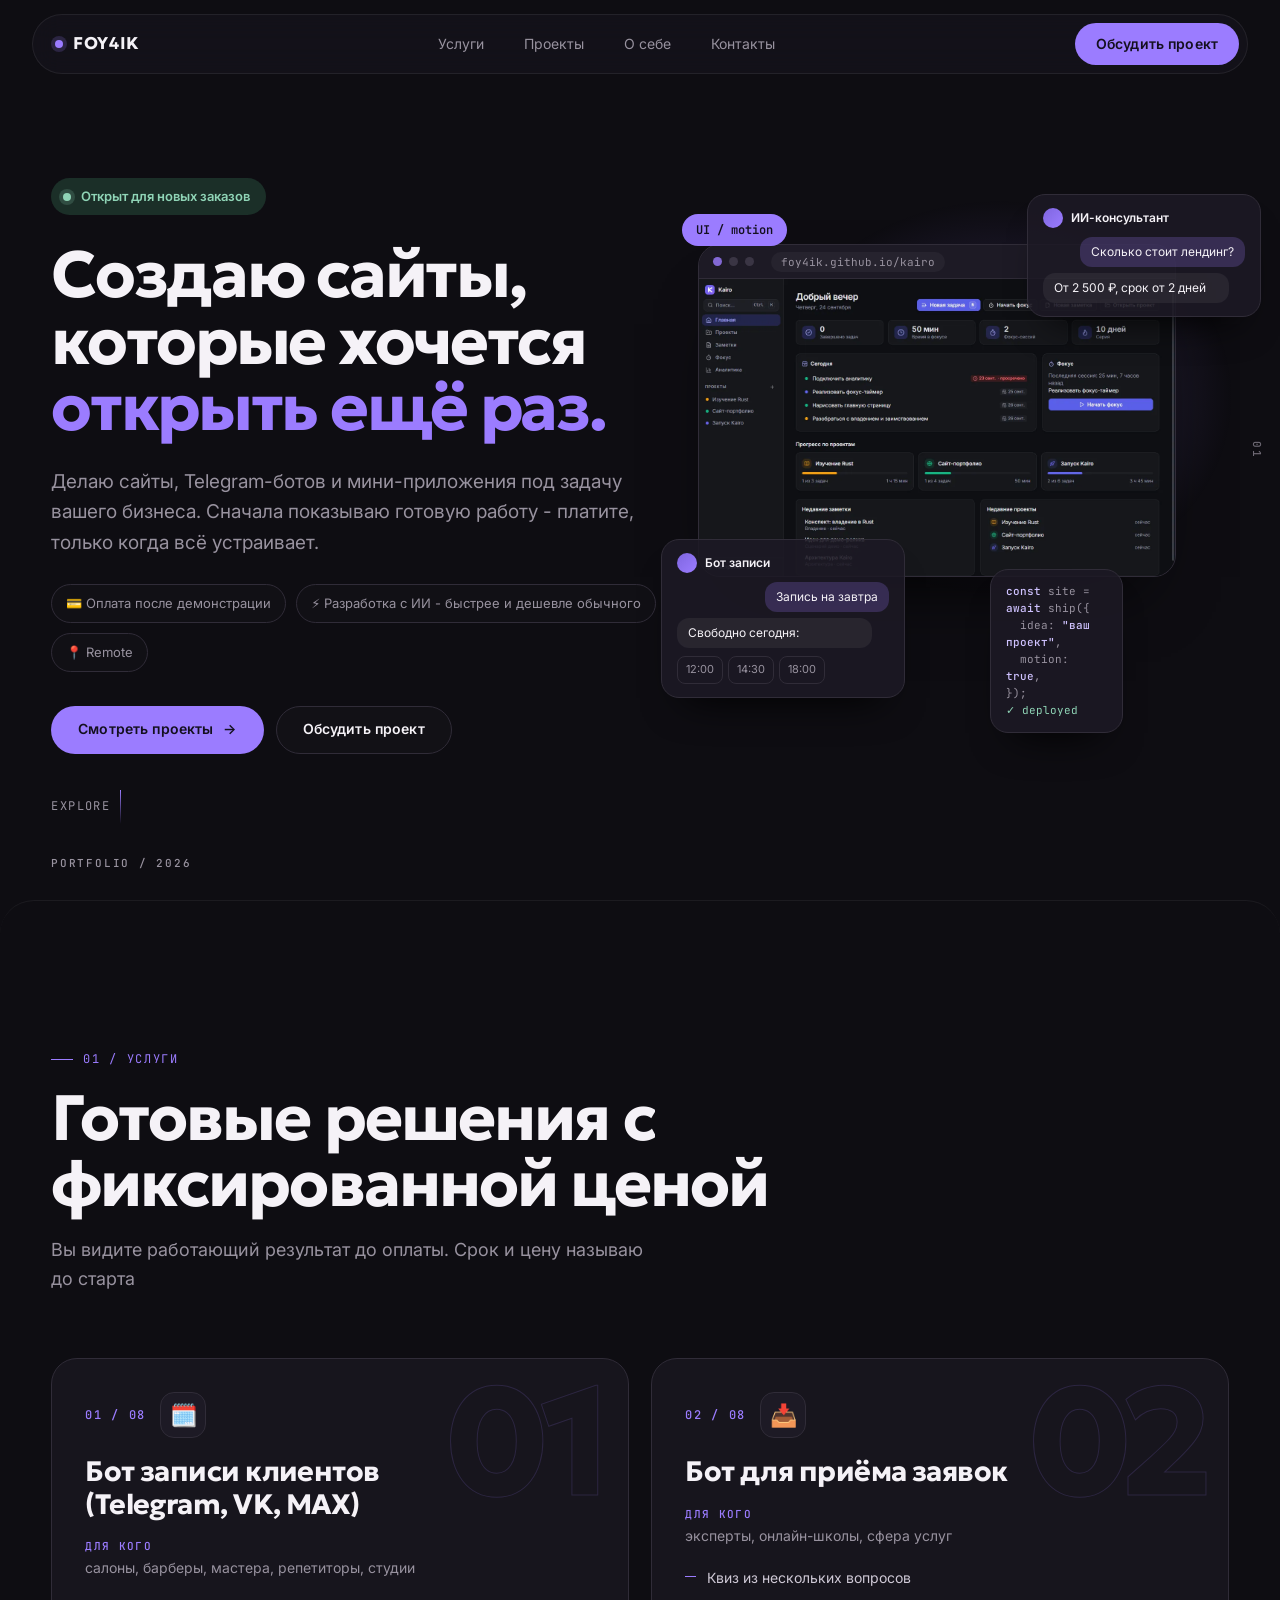
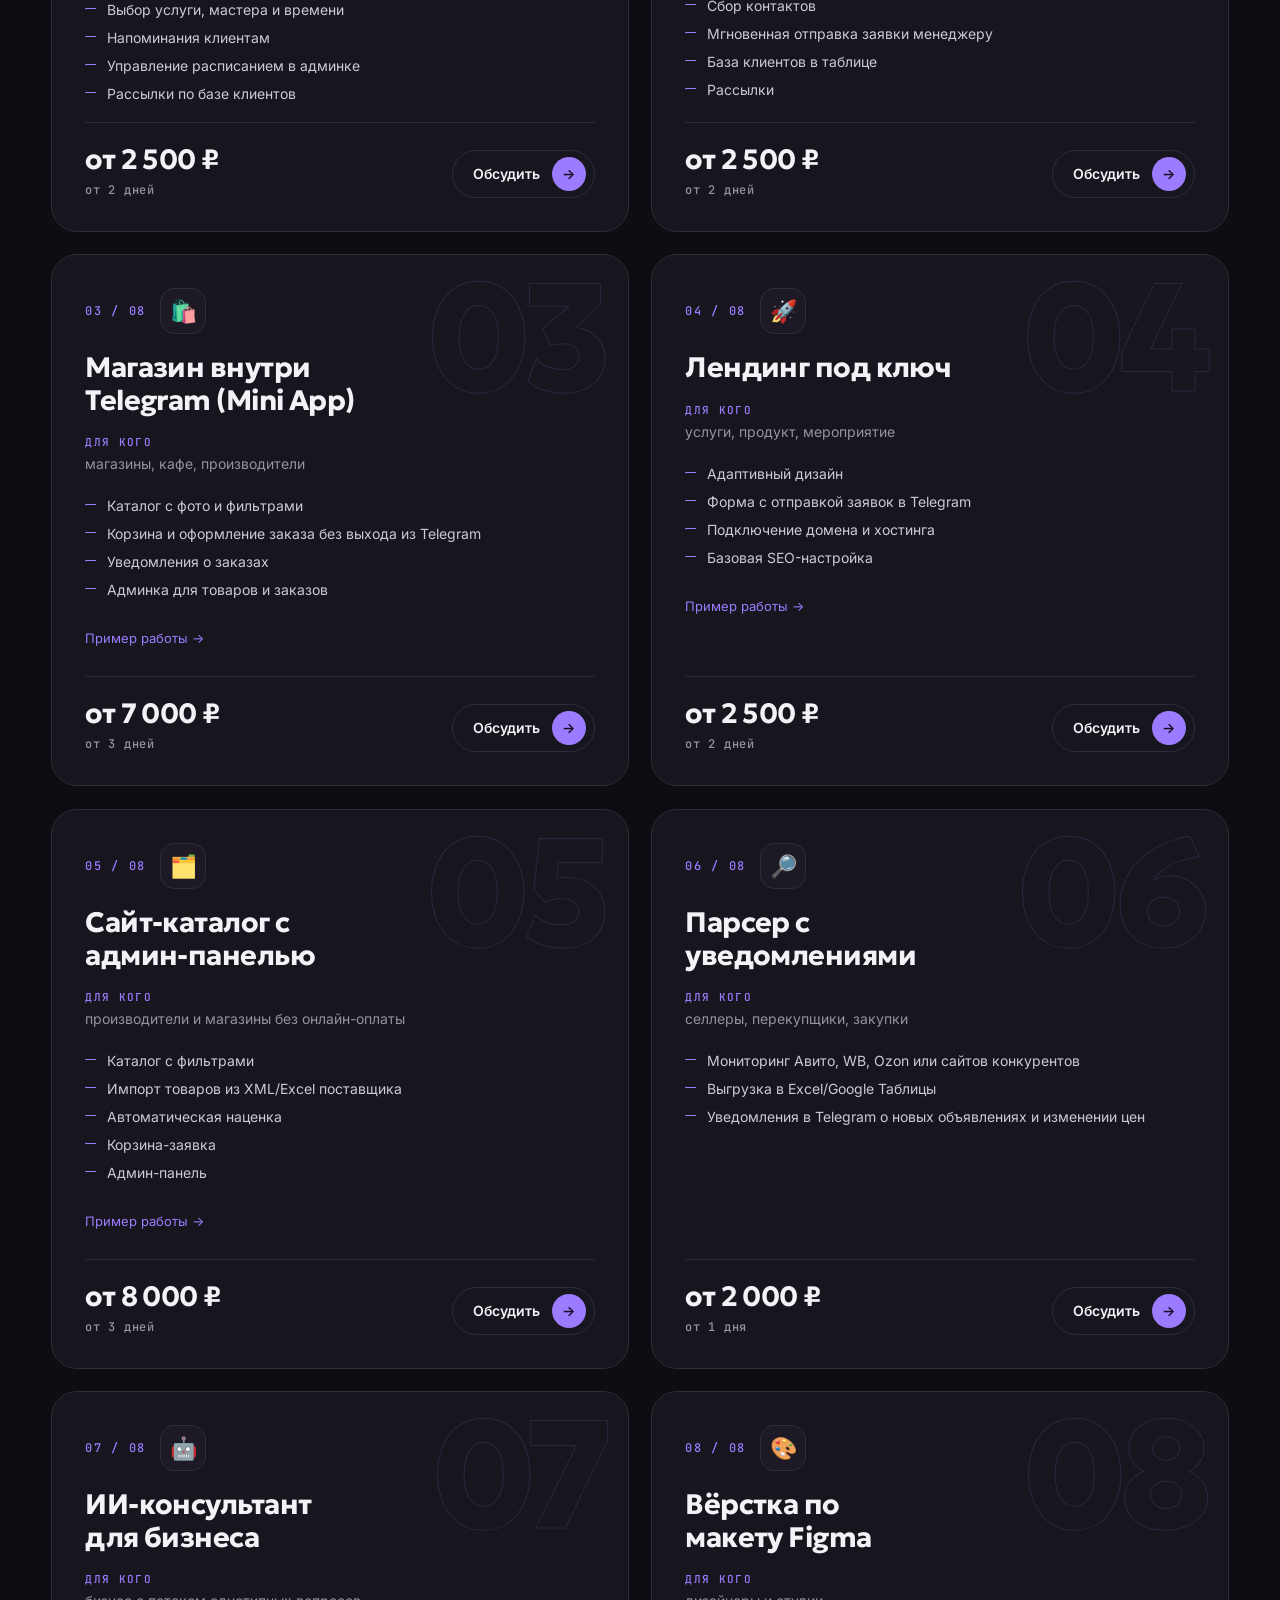
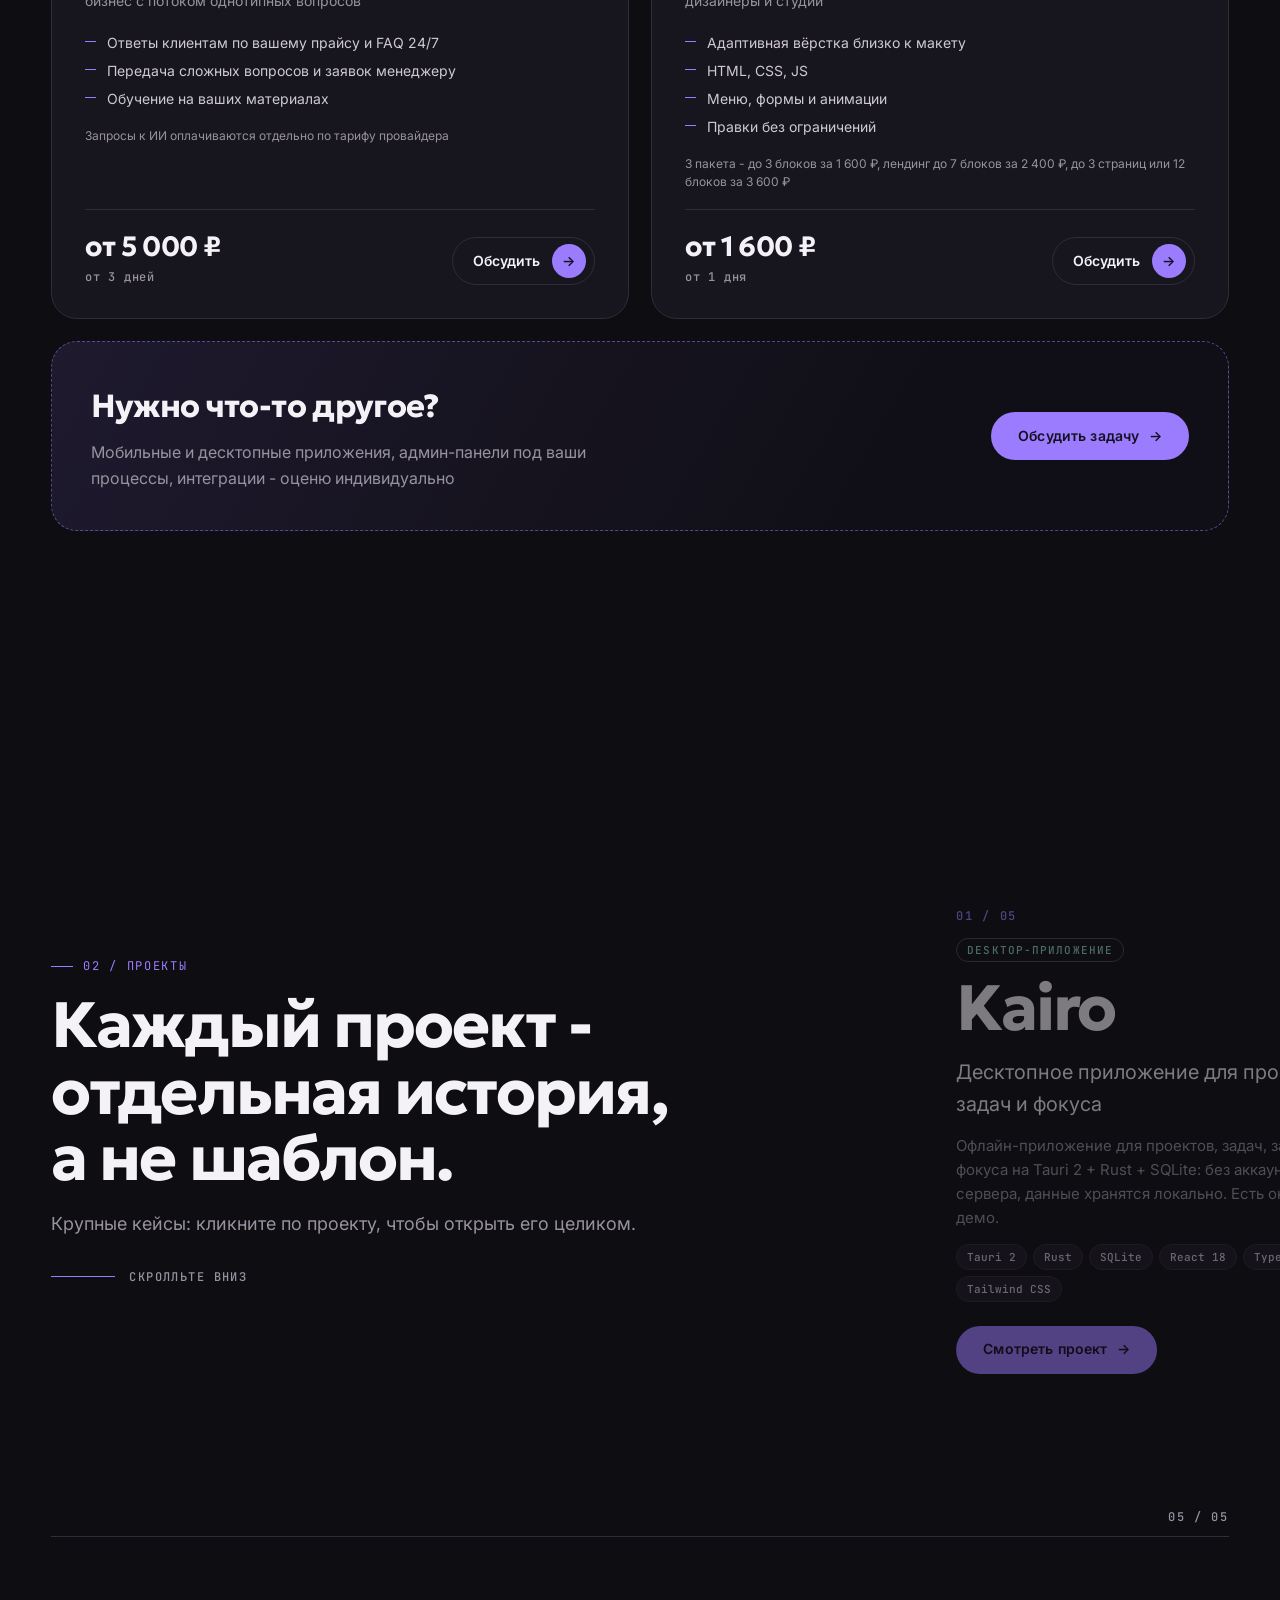
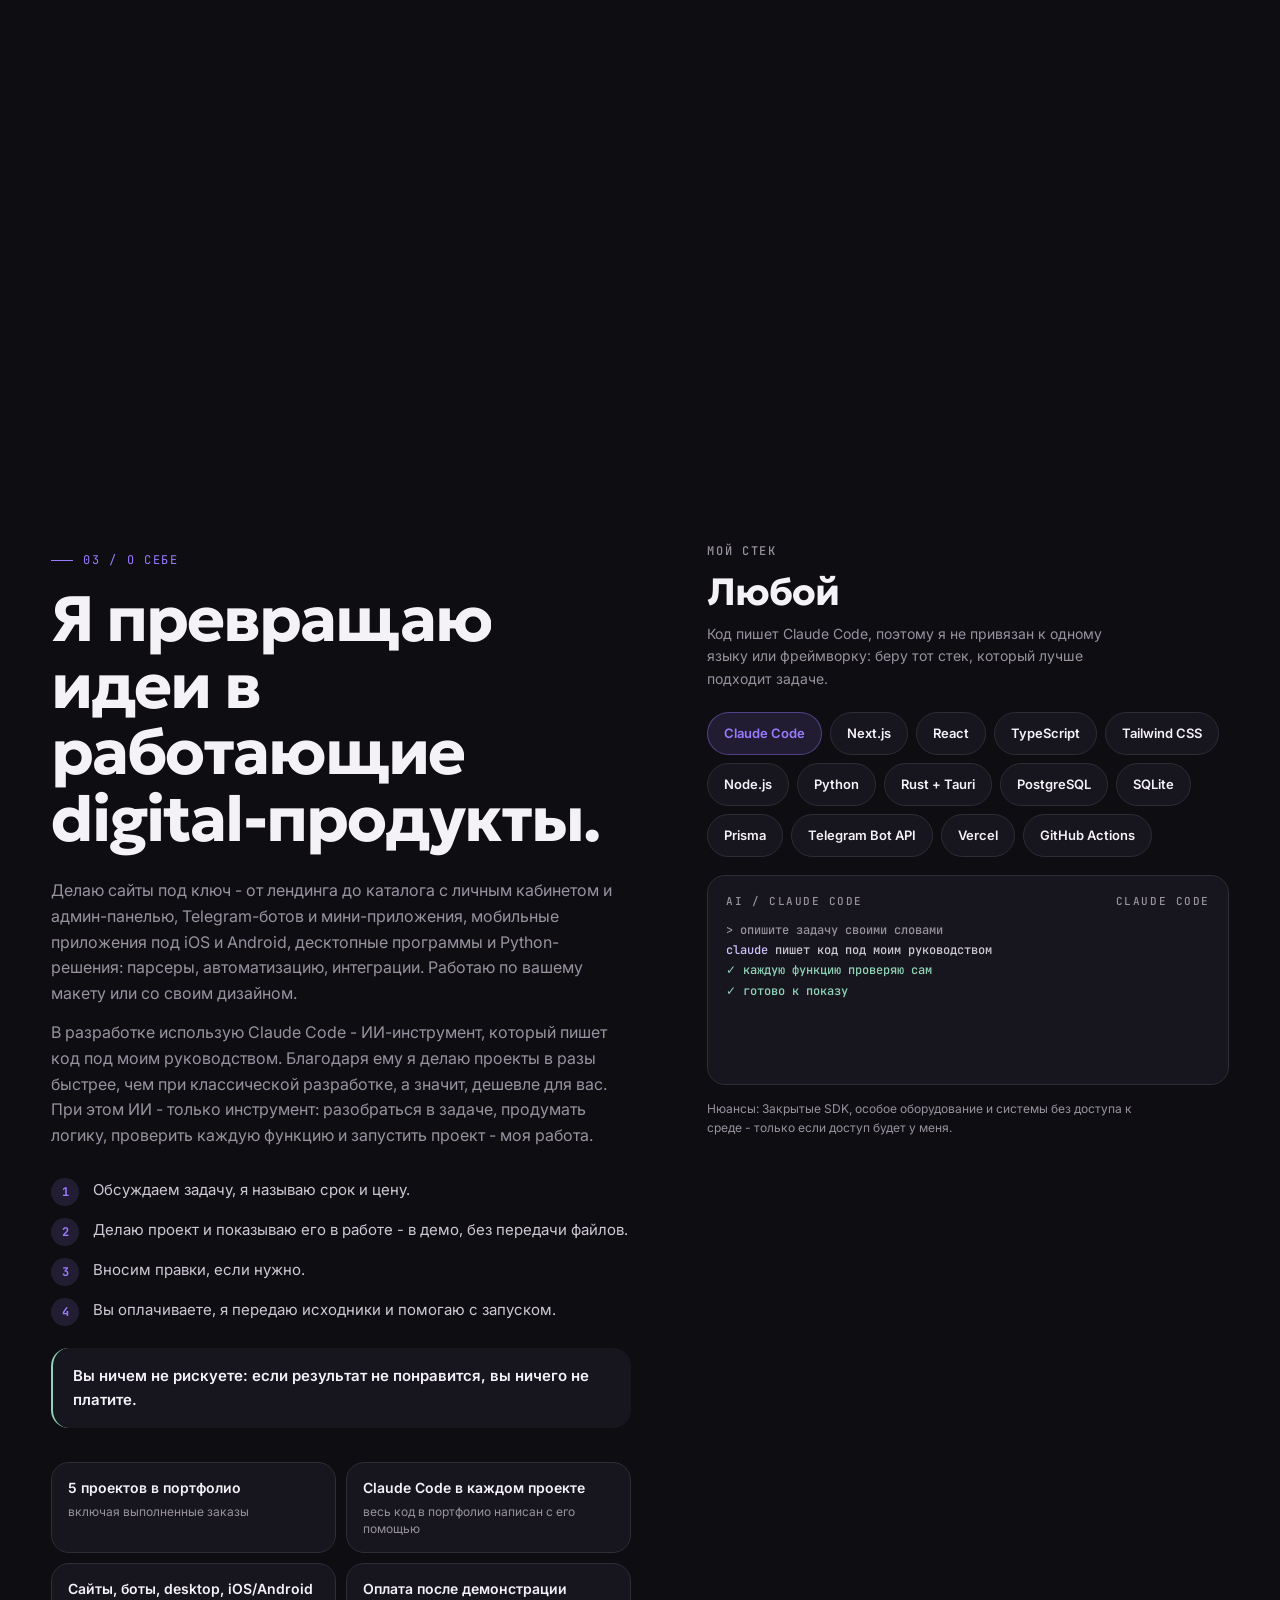
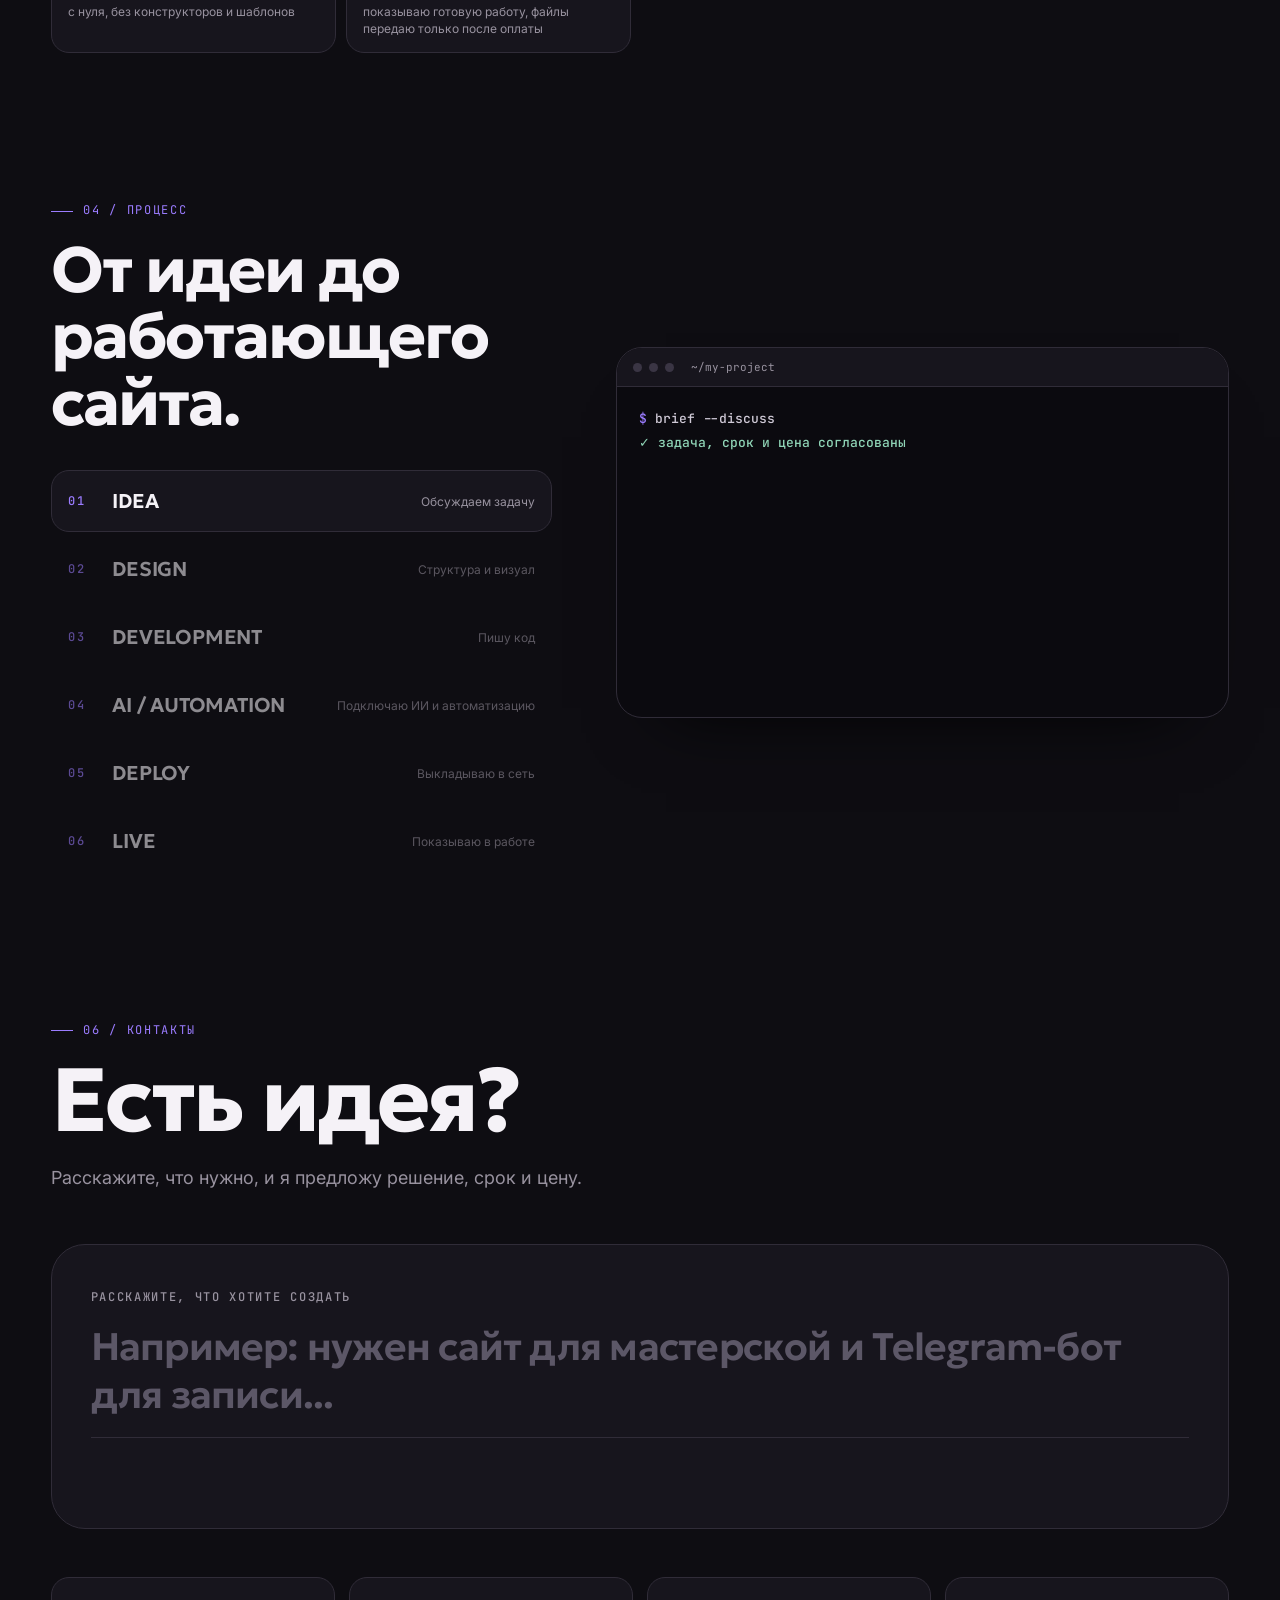
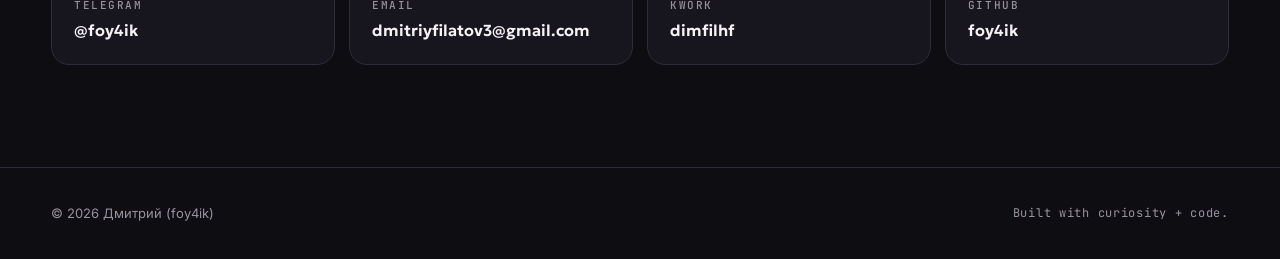
==== commit 8f80b16f: "Admin: update site content" ====
--- a/index.html
+++ b/index.html
@@ -245,7 +245,7 @@
   <div class="case-scroll" id="case-scroll" tabindex="-1"></div>
 </div>
 
-<script id="state-data" type="application/json">{"profile":{"name":"Дмитрий (foy4ik)","role":"Сайты, Telegram-боты и приложения под ключ","tagline":"Делаю сайты, Telegram-ботов и мини-приложения под задачу вашего бизнеса. Сначала показываю готовую работу - платите, только когда всё устраивает.","heroChip":"💳 Оплата после демонстрации","heroChip2":"⚡ Разработка с ИИ - быстрее и дешевле обычного","stackTitle":"Любой","stackText":"Код пишет Claude Code, поэтому я не привязан к одному языку или фреймворку: беру тот стек, который лучше подходит задаче.","limits":["Закрытые SDK, особое оборудование и системы без доступа к среде - только если доступ будет у меня"],"bio":"Делаю сайты под ключ - от лендинга до каталога с личным кабинетом и админ-панелью, Telegram-ботов и мини-приложения, мобильные приложения под iOS и Android, десктопные программы и Python-решения: парсеры, автоматизацию, интеграции. Работаю по вашему макету или со своим дизайном.\n\nВ разработке использую Claude Code - ИИ-инструмент, который пишет код под моим руководством. Благодаря ему я делаю проекты в разы быстрее, чем при классической разработке, а значит, дешевле для вас. При этом ИИ - только инструмент: разобраться в задаче, продумать логику, проверить каждую функцию и запустить проект - моя работа.","steps":["Обсуждаем задачу, я называю срок и цену.","Делаю проект и показываю его в работе - в демо, без передачи файлов.","Вносим правки, если нужно.","Вы оплачиваете, я передаю исходники и помогаю с запуском."],"riskLine":"Вы ничем не рискуете: если результат не понравится, вы ничего не платите.","location":"Remote","available":"Открыт для новых заказов","email":"dmitriyfilatov3@gmail.com","telegram":"https://t.me/foy4ik","github":"https://github.com/foy4ik","kwork":"https://kwork.ru/user/dimfilhf","skills":{"Уже делал на":["Next.js","React","TypeScript","Tailwind CSS","Node.js","Python","Rust + Tauri","PostgreSQL","SQLite","Prisma","Telegram Bot API","Vercel","GitHub Actions"]},"heroTitle":"Создаю сайты,\nкоторые хочется\nоткрыть ещё раз."},"projects":[{"id":"kairo","title":"Kairo","tagline":"Десктопное приложение для проектов, задач и фокуса","description":"Офлайн-приложение для проектов, задач, заметок и фокуса на Tauri 2 + Rust + SQLite: без аккаунта и сервера, данные хранятся локально. Есть онлайн-демо.","meta":"Портфолио-проект - десктопное приложение, соло-разработка","fullDescription":["Kairo собирает в одном офлайн-приложении весь рабочий цикл: спланировать, сфокусироваться, поработать, зафиксировать, подвести итоги. Никакого аккаунта и сервера - все данные лежат в локальном файле SQLite на компьютере пользователя.","Ядро написано на Rust (Tauri 2), интерфейс - на React и TypeScript. Есть установщики для Windows, macOS и Linux, автообновление с проверкой подписи из GitHub Releases и онлайн-демо, которое можно попробовать прямо в браузере без установки."],"features":["Канбан-доска: свои колонки, drag & drop с сохранением порядка, сортировка одним кликом по сроку и приоритету, быстрое добавление задачи одной строкой, фильтры, боковая панель с чек-листом, дедлайном и тегами","Заметки в Markdown с живым превью, папками, тегами, привязкой к задачам и автосохранением","Фокус-таймер на стороне Rust: продолжает работать при скрытом окне, обратный отсчёт в трее, системные уведомления, привязка к задаче","Аналитика: сессии, время в фокусе, разбивка по проектам и тегам, серия дней подряд","Командная палитра (Ctrl+K), работа целиком с клавиатуры, русский и английский без перезапуска, светлая и тёмная темы (тёмная нарисована отдельно, а не инвертирована)","Экспорт и импорт данных в JSON с валидацией и автоматической резервной копией; санитизация Markdown, строгий CSP, проверка подписи обновлений","Качество: 43 unit-теста, 28 тестов на Rust, 41 e2e-сценарий на Playwright, аудит доступности WCAG 2.1 AA по всем экранам без нарушений, CI и сборка инсталляторов под три ОС"],"tags":["Tauri 2","Rust","SQLite","React 18","TypeScript","Tailwind CSS","Zustand"],"link":"https://foy4ik.github.io/kairo/","linkLabel":"Онлайн-демо","repo":"https://github.com/foy4ik/kairo","download":"https://github.com/foy4ik/kairo#download","badge":"Desktop-приложение","video":"images/kairo/kairo-demo.mp4","images":["images/kairo/01-dashboard.webp","images/kairo/02-board.webp","images/kairo/10-sort-confirm.webp","images/kairo/03-notes.webp","images/kairo/04-focus.webp","images/kairo/05-analytics.webp","images/kairo/09-command-palette.webp","images/kairo/08-settings.webp","images/kairo/06-dashboard-light.webp","images/kairo/07-board-light.webp"]},{"id":"finly","title":"Finly","tagline":"Лендинг сервиса управления личными финансами","description":"Коммерческий SaaS-лендинг для вымышленного финтех-продукта: продуманная архитектура компонентов, анимации и адаптивная вёрстка уровня продакшена.","meta":"Портфолио-проект - UI/UX, вёрстка, анимации","fullDescription":["Полноценный коммерческий лендинг для вымышленного SaaS-продукта в сфере личных финансов. Цель проекта - показать полный цикл фронтенд-разработки: от продуманной компонентной архитектуры до анимаций и адаптивной вёрстки уровня продакшена."],"features":["Адаптивная вёрстка от 390px до 1440px+, с переработанным мобильным меню (не просто сжатая десктоп-версия)","Hero-секция с анимированной mockup-карточкой дашборда: счётчики баланса, дорисовывающийся при скролле SVG-график","Тёмная секция превью приложения: баланс, доходы и расходы, разбивка по категориям, фильтруемый список транзакций со своим empty state","Интерактивные тарифы с переключением Monthly/Yearly и живым пересчётом цены","Модальная форма подписки с email-валидацией и состояниями loading/success/error","FAQ-аккордеон, отзывы, social proof, плавный скролл, hover-эффекты на всех интерактивных элементах"],"tags":["Next.js 16","TypeScript","Tailwind CSS v4","shadcn/ui","Framer Motion"],"link":"https://finly-sandy.vercel.app/","linkLabel":"Демо","repo":"https://github.com/foy4ik/finly","badge":"","images":["images/finly/finly-01-hero.webp","images/finly/finly-02-dashboard.webp","images/finly/finly-03-pricing.webp","images/finly/finly-04-features.webp","images/finly/finly-05-mobile.webp","images/finly/finly-06-mobile-menu.webp"]},{"id":"forma-studio","title":"Forma Studio","tagline":"Сайт дизайн-студии интерьеров","description":"Многостраничный сайт премиальной студии дизайна интерьеров: каталог кейсов, полноэкранная галерея, формы и анимации на уровне продакшена.","meta":"Портфолио-проект, соло - от архитектуры до деплоя","fullDescription":["Многостраничный сайт для вымышленной премиальной студии дизайна интерьеров. Самостоятельный проект для портфолио: полный цикл - от архитектуры до деплоя."],"features":["Главная страница: hero, подборка проектов, услуги, процесс работы, отзывы","Каталог проектов (9 кейсов) с фильтрацией по категориям, подгрузкой и анимацией сетки","Детальная страница проекта: полноэкранная галерея с управлением с клавиатуры, навигация между соседними проектами, похожие проекты","Страница услуг с описанием процесса по каждому направлению","Страница «о студии»: таймлайн, команда, ценности, цифры","Форма обратной связи с клиентской валидацией и состояниями загрузки/успеха/ошибки","Кастомная 404-страница, полная адаптивность, fullscreen-меню на мобильных","SEO-метаданные для каждой страницы, семантическая разметка, поддержка prefers-reduced-motion"],"tags":["Next.js","TypeScript","Tailwind CSS","Framer Motion","Lucide Icons"],"link":"https://forma-studio-rouge-nine.vercel.app/","linkLabel":"Демо","repo":"https://github.com/foy4ik/forma-studio","badge":"","images":["images/forma/01-home-hero.webp","images/forma/02-projects-catalog.webp","images/forma/03-project-detail.webp","images/forma/04-project-gallery-lightbox.webp","images/forma/05-services.webp","images/forma/06-mobile-home.webp"]},{"id":"taskflow","title":"TaskFlow","tagline":"Telegram Mini App для задач и напоминаний","description":"Telegram Mini App для управления задачами и напоминаниями с криптографически проверенной авторизацией через Telegram, PostgreSQL и Next.js.","meta":"Telegram Mini App - full-stack","fullDescription":["TaskFlow - полноценный менеджер задач, реализованный как нативное мини-приложение внутри Telegram. Авторизация проходит через сам Telegram: initData проверяется по HMAC-SHA256 на сервере при каждом запросе, поэтому подделать личность пользователя со стороны клиента невозможно.","Фронтенд - Next.js (App Router) и TypeScript, бэкенд - PostgreSQL и Prisma, с оптимистичными обновлениями интерфейса, тактильной обратной связью (haptics) и темой, которая мгновенно подстраивается под цветовую схему самого Telegram. У задач есть приоритеты, категории, сроки и настраиваемые напоминания - в момент события, за 30 минут/час/сутки, либо мягкое напоминание через час после дедлайна, если задача не выполнена - они приходят прямо от бота по расписанию. Интерфейс полностью двуязычный (русский/английский), спроектирован mobile-first под встроенный браузер Telegram, с отдельным вниманием к доступности, обработке ошибок и офлайн-состояниям."],"features":["Серверная HMAC-проверка initData от Telegram - клиентским данным о личности не доверяем никогда","Оптимистичные обновления, тактильная отдача, светлая/тёмная/нативная Telegram-тема","Настраиваемые напоминания по задачам, доставляются через реального Telegram-бота с точностью до минуты","Раздел статистики с графиком активности за 7 дней и разбивкой по категориям","Двуязычный интерфейс (RU/EN), адаптивный от 375px до десктопа"],"tags":["Next.js","TypeScript","PostgreSQL","Prisma","Telegram Mini Apps"],"link":"https://t.me/T4skFlowbot","linkLabel":"Открыть бота","repo":"https://github.com/foy4ik/taskflow","badge":"","images":["images/taskflow/home.webp","images/taskflow/tasks.webp","images/taskflow/create-form.webp","images/taskflow/statistics.webp"]},{"id":"trofimovskie","title":"Трофимовские кухни","tagline":"Каталог сопутствующих товаров + админ-панель","description":"Каталог сопутствующих товаров (47 000+ SKU) с автоимпортом из XML-фида поставщика и админ-панелью с нуля - инструмент для менеджеров производителя кухонь.","meta":"Веб-приложение, соло-разработка","fullDescription":["Производитель кухонь на заказ допродаёт клиентам сопутствующие товары - фурнитуру, мойки, смесители, ручки, направляющие - по каталогу поставщика на 47 000+ SKU. Нужен был инструмент для менеджеров: показать клиенту каталог, собрать корзину, отправить её по ссылке клиенту, а тот сам оформляет заявку - без онлайн-оплаты и доставки, это витрина с быстрым оформлением интереса, а не интернет-магазин."],"features":["Автоимпорт каталога из XML-фида поставщика: потоковый парсинг 47 000+ товаров и 1300+ категорий, ежедневное обновление по расписанию, сравнение по хэшу и защитный порог на случай сбоя у поставщика","Ценовой движок: общая наценка + наценка по категории/товару + настраиваемое округление с понятным приоритетом правил","Публичный каталог: дерево категорий, полнотекстовый поиск, фильтры по бренду и характеристикам (включая свой двухползунковый range-слайдер для числовых параметров), сортировки, пагинация, галерея фото на карточке товара","Корзина без регистрации, расшаривание по ссылке, клиент сам дооформляет заявку","Админ-панель с нуля: товары и категории с откатом ручных правок к исходнику из фида, наценки, статические страницы, баннеры, заявки, история импортов, восстановление битых картинок","Self-hosted продакшен: свой Node-сервер, cron внутри процесса, SQLite с решением проблем конкурентной записи"],"tags":["Next.js","TypeScript","Prisma","SQLite","Tailwind CSS","XML-парсинг"],"link":"","linkLabel":"Демо","repo":"","badge":"Реальный заказ","images":["images/trofim/01-glavnaya.webp","images/trofim/02-kategoriya.webp","images/trofim/03-filtry.webp","images/trofim/04-admin-kategorii.webp"]}],"services":[{"id":"svc-booking","emoji":"🗓️","title":"Бот записи клиентов (Telegram, VK, MAX)","audience":"салоны, барберы, мастера, репетиторы, студии","includes":["Выбор услуги, мастера и времени","Напоминания клиентам","Управление расписанием в админке","Рассылки по базе клиентов"],"term":"от 2 дней","price":"от 2 500 ₽","note":"","projectId":""},{"id":"svc-leads","emoji":"📥","title":"Бот для приёма заявок","audience":"эксперты, онлайн-школы, сфера услуг","includes":["Квиз из нескольких вопросов","Сбор контактов","Мгновенная отправка заявки менеджеру","База клиентов в таблице","Рассылки"],"term":"от 2 дней","price":"от 2 500 ₽","note":"","projectId":""},{"id":"svc-shop","emoji":"🛍️","title":"Магазин внутри Telegram (Mini App)","audience":"магазины, кафе, производители","includes":["Каталог с фото и фильтрами","Корзина и оформление заказа без выхода из Telegram","Уведомления о заказах","Админка для товаров и заказов"],"term":"от 3 дней","price":"от 7 000 ₽","note":"","projectId":"taskflow"},{"id":"svc-landing","emoji":"🚀","title":"Лендинг под ключ","audience":"услуги, продукт, мероприятие","includes":["Адаптивный дизайн","Форма с отправкой заявок в Telegram","Подключение домена и хостинга","Базовая SEO-настройка"],"term":"от 2 дней","price":"от 2 500 ₽","note":"","projectId":"finly"},{"id":"svc-catalog","emoji":"🗂️","title":"Сайт-каталог с админ-панелью","audience":"производители и магазины без онлайн-оплаты","includes":["Каталог с фильтрами","Импорт товаров из XML/Excel поставщика","Автоматическая наценка","Корзина-заявка","Админ-панель"],"term":"от 3 дней","price":"от 8 000 ₽","note":"","projectId":"trofimovskie"},{"id":"svc-parser","emoji":"🔎","title":"Парсер с уведомлениями","audience":"селлеры, перекупщики, закупки","includes":["Мониторинг Авито, WB, Ozon или сайтов конкурентов","Выгрузка в Excel/Google Таблицы","Уведомления в Telegram о новых объявлениях и изменении цен"],"term":"от 1 дня","price":"от 2 000 ₽","note":"","projectId":""},{"id":"svc-ai","emoji":"🤖","title":"ИИ-консультант для бизнеса","audience":"бизнес с потоком однотипных вопросов","includes":["Ответы клиентам по вашему прайсу и FAQ 24/7","Передача сложных вопросов и заявок менеджеру","Обучение на ваших материалах"],"term":"от 3 дней","price":"от 5 000 ₽","note":"Запросы к ИИ оплачиваются отдельно по тарифу провайдера","projectId":""},{"id":"svc-layout","emoji":"🎨","title":"Вёрстка по макету Figma","audience":"дизайнеры и студии","includes":["Адаптивная вёрстка близко к макету","HTML, CSS, JS","Меню, формы и анимации","Правки без ограничений"],"term":"от 1 дня","price":"от 1 600 ₽","note":"3 пакета - до 3 блоков за 1 600 ₽, лендинг до 7 блоков за 2 400 ₽, до 3 страниц или 12 блоков за 3 600 ₽","projectId":""}],"reviews":[{"text":"Нужно было сделать многостраничный сайт, с импортом 47000 товаров, их описаний, картинок, фильтров. Исполнителем с заказом справился, сделал все, как нужно было. Также сделал удобную админ-панель, ускорил сайт. Исправил все, что мне показалась неправильным, когда проверял сайт. И также, хочу выделить, что после оплаты средств, я увидел проблему. Написал исполнителю, он уже получил оплату и мог перестать отвечать, но он исправил проблему","author":"Артем","role":"заказчик сайта трофимовские кухни","link":"https://kwork.ru/user/dimfilhf","id":"rv-muuapfz0nb3e"}]}</script>
+<script id="state-data" type="application/json">{"profile":{"name":"Дмитрий (foy4ik)","role":"Сайты, Telegram-боты и приложения под ключ","tagline":"Делаю сайты, Telegram-ботов и мини-приложения под задачу вашего бизнеса. Сначала показываю готовую работу - платите, только когда всё устраивает.","heroChip":"💳 Оплата после демонстрации","heroChip2":"⚡ Разработка с ИИ - быстрее и дешевле обычного","stackTitle":"Любой","stackText":"Код пишет Claude Code, поэтому я не привязан к одному языку или фреймворку: беру тот стек, который лучше подходит задаче.","limits":["Закрытые SDK, особое оборудование и системы без доступа к среде - только если доступ будет у меня"],"bio":"Делаю сайты под ключ - от лендинга до каталога с личным кабинетом и админ-панелью, Telegram-ботов и мини-приложения, мобильные приложения под iOS и Android, десктопные программы и Python-решения: парсеры, автоматизацию, интеграции. Работаю по вашему макету или со своим дизайном.\n\nВ разработке использую Claude Code - ИИ-инструмент, который пишет код под моим руководством. Благодаря ему я делаю проекты в разы быстрее, чем при классической разработке, а значит, дешевле для вас. При этом ИИ - только инструмент: разобраться в задаче, продумать логику, проверить каждую функцию и запустить проект - моя работа.","steps":["Обсуждаем задачу, я называю срок и цену.","Делаю проект и показываю его в работе - в демо, без передачи файлов.","Вносим правки, если нужно.","Вы оплачиваете, я передаю исходники и помогаю с запуском."],"riskLine":"Вы ничем не рискуете: если результат не понравится, вы ничего не платите.","location":"Remote","available":"Открыт для новых заказов","email":"dmitriyfilatov3@gmail.com","telegram":"https://t.me/foy4ik","github":"https://github.com/foy4ik","kwork":"https://kwork.ru/user/dimfilhf","skills":{"Уже делал на":["Next.js","React","TypeScript","Tailwind CSS","Node.js","Python","Rust + Tauri","PostgreSQL","SQLite","Prisma","Telegram Bot API","Vercel","GitHub Actions"]},"heroTitle":"Создаю сайты,\nкоторые хочется\nоткрыть ещё раз."},"projects":[{"id":"kairo","title":"Kairo","tagline":"Десктопное приложение для проектов, задач и фокуса","description":"Офлайн-приложение для проектов, задач, заметок и фокуса на Tauri 2 + Rust + SQLite: без аккаунта и сервера, данные хранятся локально. Есть онлайн-демо.","meta":"Портфолио-проект - десктопное приложение, соло-разработка","fullDescription":["Kairo собирает в одном офлайн-приложении весь рабочий цикл: спланировать, сфокусироваться, поработать, зафиксировать, подвести итоги. Никакого аккаунта и сервера - все данные лежат в локальном файле SQLite на компьютере пользователя.","Ядро написано на Rust (Tauri 2), интерфейс - на React и TypeScript. Есть установщики для Windows, macOS и Linux, автообновление с проверкой подписи из GitHub Releases и онлайн-демо, которое можно попробовать прямо в браузере без установки."],"features":["Канбан-доска: свои колонки, drag & drop с сохранением порядка, сортировка одним кликом по сроку и приоритету, быстрое добавление задачи одной строкой, фильтры, боковая панель с чек-листом, дедлайном и тегами","Заметки в Markdown с живым превью, папками, тегами, привязкой к задачам и автосохранением","Фокус-таймер на стороне Rust: продолжает работать при скрытом окне, обратный отсчёт в трее, системные уведомления, привязка к задаче","Аналитика: сессии, время в фокусе, разбивка по проектам и тегам, серия дней подряд","Командная палитра (Ctrl+K), работа целиком с клавиатуры, русский и английский без перезапуска, светлая и тёмная темы (тёмная нарисована отдельно, а не инвертирована)","Экспорт и импорт данных в JSON с валидацией и автоматической резервной копией; санитизация Markdown, строгий CSP, проверка подписи обновлений","Качество: 43 unit-теста, 28 тестов на Rust, 41 e2e-сценарий на Playwright, аудит доступности WCAG 2.1 AA по всем экранам без нарушений, CI и сборка инсталляторов под три ОС"],"tags":["Tauri 2","Rust","SQLite","React 18","TypeScript","Tailwind CSS","Zustand"],"link":"https://foy4ik.github.io/kairo/","linkLabel":"Онлайн-демо","repo":"https://github.com/foy4ik/kairo","download":"https://github.com/foy4ik/kairo#download","badge":"Desktop-приложение","video":"images/kairo/kairo-demo.mp4","images":["images/kairo/01-dashboard.webp","images/kairo/02-board.webp","images/kairo/10-sort-confirm.webp","images/kairo/03-notes.webp","images/kairo/04-focus.webp","images/kairo/05-analytics.webp","images/kairo/09-command-palette.webp","images/kairo/08-settings.webp","images/kairo/06-dashboard-light.webp","images/kairo/07-board-light.webp"]},{"id":"finly","title":"Finly","tagline":"Лендинг сервиса управления личными финансами","description":"Коммерческий SaaS-лендинг для вымышленного финтех-продукта: продуманная архитектура компонентов, анимации и адаптивная вёрстка уровня продакшена.","meta":"Портфолио-проект - UI/UX, вёрстка, анимации","fullDescription":["Полноценный коммерческий лендинг для вымышленного SaaS-продукта в сфере личных финансов. Цель проекта - показать полный цикл фронтенд-разработки: от продуманной компонентной архитектуры до анимаций и адаптивной вёрстки уровня продакшена."],"features":["Адаптивная вёрстка от 390px до 1440px+, с переработанным мобильным меню (не просто сжатая десктоп-версия)","Hero-секция с анимированной mockup-карточкой дашборда: счётчики баланса, дорисовывающийся при скролле SVG-график","Тёмная секция превью приложения: баланс, доходы и расходы, разбивка по категориям, фильтруемый список транзакций со своим empty state","Интерактивные тарифы с переключением Monthly/Yearly и живым пересчётом цены","Модальная форма подписки с email-валидацией и состояниями loading/success/error","FAQ-аккордеон, отзывы, social proof, плавный скролл, hover-эффекты на всех интерактивных элементах"],"tags":["Next.js 16","TypeScript","Tailwind CSS v4","shadcn/ui","Framer Motion"],"link":"https://finly-sandy.vercel.app/","linkLabel":"Демо","repo":"https://github.com/foy4ik/finly","badge":"","images":["images/finly/finly-01-hero.webp","images/finly/finly-02-dashboard.webp","images/finly/finly-03-pricing.webp","images/finly/finly-04-features.webp","images/finly/finly-05-mobile.webp","images/finly/finly-06-mobile-menu.webp"]},{"id":"forma-studio","title":"Forma Studio","tagline":"Сайт дизайн-студии интерьеров","description":"Многостраничный сайт премиальной студии дизайна интерьеров: каталог кейсов, полноэкранная галерея, формы и анимации на уровне продакшена.","meta":"Портфолио-проект, соло - от архитектуры до деплоя","fullDescription":["Многостраничный сайт для вымышленной премиальной студии дизайна интерьеров. Самостоятельный проект для портфолио: полный цикл - от архитектуры до деплоя."],"features":["Главная страница: hero, подборка проектов, услуги, процесс работы, отзывы","Каталог проектов (9 кейсов) с фильтрацией по категориям, подгрузкой и анимацией сетки","Детальная страница проекта: полноэкранная галерея с управлением с клавиатуры, навигация между соседними проектами, похожие проекты","Страница услуг с описанием процесса по каждому направлению","Страница «о студии»: таймлайн, команда, ценности, цифры","Форма обратной связи с клиентской валидацией и состояниями загрузки/успеха/ошибки","Кастомная 404-страница, полная адаптивность, fullscreen-меню на мобильных","SEO-метаданные для каждой страницы, семантическая разметка, поддержка prefers-reduced-motion"],"tags":["Next.js","TypeScript","Tailwind CSS","Framer Motion","Lucide Icons"],"link":"https://forma-studio-rouge-nine.vercel.app/","linkLabel":"Демо","repo":"https://github.com/foy4ik/forma-studio","badge":"","images":["images/forma/01-home-hero.webp","images/forma/02-projects-catalog.webp","images/forma/03-project-detail.webp","images/forma/04-project-gallery-lightbox.webp","images/forma/05-services.webp","images/forma/06-mobile-home.webp"]},{"id":"taskflow","title":"TaskFlow","tagline":"Telegram Mini App для задач и напоминаний","description":"Telegram Mini App для управления задачами и напоминаниями с криптографически проверенной авторизацией через Telegram, PostgreSQL и Next.js.","meta":"Telegram Mini App - full-stack","fullDescription":["TaskFlow - полноценный менеджер задач, реализованный как нативное мини-приложение внутри Telegram. Авторизация проходит через сам Telegram: initData проверяется по HMAC-SHA256 на сервере при каждом запросе, поэтому подделать личность пользователя со стороны клиента невозможно.","Фронтенд - Next.js (App Router) и TypeScript, бэкенд - PostgreSQL и Prisma, с оптимистичными обновлениями интерфейса, тактильной обратной связью (haptics) и темой, которая мгновенно подстраивается под цветовую схему самого Telegram. У задач есть приоритеты, категории, сроки и настраиваемые напоминания - в момент события, за 30 минут/час/сутки, либо мягкое напоминание через час после дедлайна, если задача не выполнена - они приходят прямо от бота по расписанию. Интерфейс полностью двуязычный (русский/английский), спроектирован mobile-first под встроенный браузер Telegram, с отдельным вниманием к доступности, обработке ошибок и офлайн-состояниям."],"features":["Серверная HMAC-проверка initData от Telegram - клиентским данным о личности не доверяем никогда","Оптимистичные обновления, тактильная отдача, светлая/тёмная/нативная Telegram-тема","Настраиваемые напоминания по задачам, доставляются через реального Telegram-бота с точностью до минуты","Раздел статистики с графиком активности за 7 дней и разбивкой по категориям","Двуязычный интерфейс (RU/EN), адаптивный от 375px до десктопа"],"tags":["Next.js","TypeScript","PostgreSQL","Prisma","Telegram Mini Apps"],"link":"https://t.me/T4skFlowbot","linkLabel":"Открыть бота","repo":"https://github.com/foy4ik/taskflow","badge":"","images":["images/taskflow/home.webp","images/taskflow/tasks.webp","images/taskflow/create-form.webp","images/taskflow/statistics.webp"]},{"id":"trofimovskie","title":"Трофимовские кухни","tagline":"Каталог сопутствующих товаров + админ-панель","description":"Каталог сопутствующих товаров (47 000+ SKU) с автоимпортом из XML-фида поставщика и админ-панелью с нуля - инструмент для менеджеров производителя кухонь.","meta":"Веб-приложение, соло-разработка","fullDescription":["Производитель кухонь на заказ допродаёт клиентам сопутствующие товары - фурнитуру, мойки, смесители, ручки, направляющие - по каталогу поставщика на 47 000+ SKU. Нужен был инструмент для менеджеров: показать клиенту каталог, собрать корзину, отправить её по ссылке клиенту, а тот сам оформляет заявку - без онлайн-оплаты и доставки, это витрина с быстрым оформлением интереса, а не интернет-магазин."],"features":["Автоимпорт каталога из XML-фида поставщика: потоковый парсинг 47 000+ товаров и 1300+ категорий, ежедневное обновление по расписанию, сравнение по хэшу и защитный порог на случай сбоя у поставщика","Ценовой движок: общая наценка + наценка по категории/товару + настраиваемое округление с понятным приоритетом правил","Публичный каталог: дерево категорий, полнотекстовый поиск, фильтры по бренду и характеристикам (включая свой двухползунковый range-слайдер для числовых параметров), сортировки, пагинация, галерея фото на карточке товара","Корзина без регистрации, расшаривание по ссылке, клиент сам дооформляет заявку","Админ-панель с нуля: товары и категории с откатом ручных правок к исходнику из фида, наценки, статические страницы, баннеры, заявки, история импортов, восстановление битых картинок","Self-hosted продакшен: свой Node-сервер, cron внутри процесса, SQLite с решением проблем конкурентной записи"],"tags":["Next.js","TypeScript","Prisma","SQLite","Tailwind CSS","XML-парсинг"],"link":"","linkLabel":"Демо","repo":"","badge":"Реальный заказ","images":["images/trofim/01-glavnaya.webp","images/trofim/02-kategoriya.webp","images/trofim/03-filtry.webp","images/trofim/04-admin-kategorii.webp"]}],"services":[{"id":"svc-booking","emoji":"🗓️","title":"Бот записи клиентов (Telegram, VK, MAX)","audience":"салоны, барберы, мастера, репетиторы, студии","includes":["Выбор услуги, мастера и времени","Напоминания клиентам","Управление расписанием в админке","Рассылки по базе клиентов"],"term":"от 2 дней","price":"от 2 500 ₽","note":"","projectId":""},{"id":"svc-leads","emoji":"📥","title":"Бот для приёма заявок","audience":"эксперты, онлайн-школы, сфера услуг","includes":["Квиз из нескольких вопросов","Сбор контактов","Мгновенная отправка заявки менеджеру","База клиентов в таблице","Рассылки"],"term":"от 2 дней","price":"от 2 500 ₽","note":"","projectId":""},{"id":"svc-shop","emoji":"🛍️","title":"Магазин внутри Telegram (Mini App)","audience":"магазины, кафе, производители","includes":["Каталог с фото и фильтрами","Корзина и оформление заказа без выхода из Telegram","Уведомления о заказах","Админка для товаров и заказов"],"term":"от 3 дней","price":"от 7 000 ₽","note":"","projectId":"taskflow"},{"id":"svc-landing","emoji":"🚀","title":"Лендинг под ключ","audience":"услуги, продукт, мероприятие","includes":["Адаптивный дизайн","Форма с отправкой заявок в Telegram","Подключение домена и хостинга","Базовая SEO-настройка"],"term":"от 2 дней","price":"от 2 500 ₽","note":"","projectId":"finly"},{"id":"svc-catalog","emoji":"🗂️","title":"Сайт-каталог с админ-панелью","audience":"производители и магазины без онлайн-оплаты","includes":["Каталог с фильтрами","Импорт товаров из XML/Excel поставщика","Автоматическая наценка","Корзина-заявка","Админ-панель"],"term":"от 3 дней","price":"от 8 000 ₽","note":"","projectId":"trofimovskie"},{"id":"svc-parser","emoji":"🔎","title":"Парсер с уведомлениями","audience":"селлеры, перекупщики, закупки","includes":["Мониторинг Авито, WB, Ozon или сайтов конкурентов","Выгрузка в Excel/Google Таблицы","Уведомления в Telegram о новых объявлениях и изменении цен"],"term":"от 1 дня","price":"от 2 000 ₽","note":"","projectId":""},{"id":"svc-ai","emoji":"🤖","title":"ИИ-консультант для бизнеса","audience":"бизнес с потоком однотипных вопросов","includes":["Ответы клиентам по вашему прайсу и FAQ 24/7","Передача сложных вопросов и заявок менеджеру","Обучение на ваших материалах"],"term":"от 3 дней","price":"от 5 000 ₽","note":"Запросы к ИИ оплачиваются отдельно по тарифу провайдера","projectId":""},{"id":"svc-layout","emoji":"🎨","title":"Вёрстка по макету Figma","audience":"дизайнеры и студии","includes":["Адаптивная вёрстка близко к макету","HTML, CSS, JS","Меню, формы и анимации","Правки без ограничений"],"term":"от 1 дня","price":"от 1 600 ₽","note":"3 пакета - до 3 блоков за 1 600 ₽, лендинг до 7 блоков за 2 400 ₽, до 3 страниц или 12 блоков за 3 600 ₽","projectId":""}],"reviews":[]}</script>
 
 <script src="vendor/gsap.min.js"></script>
 <script src="vendor/ScrollTrigger.min.js"></script>
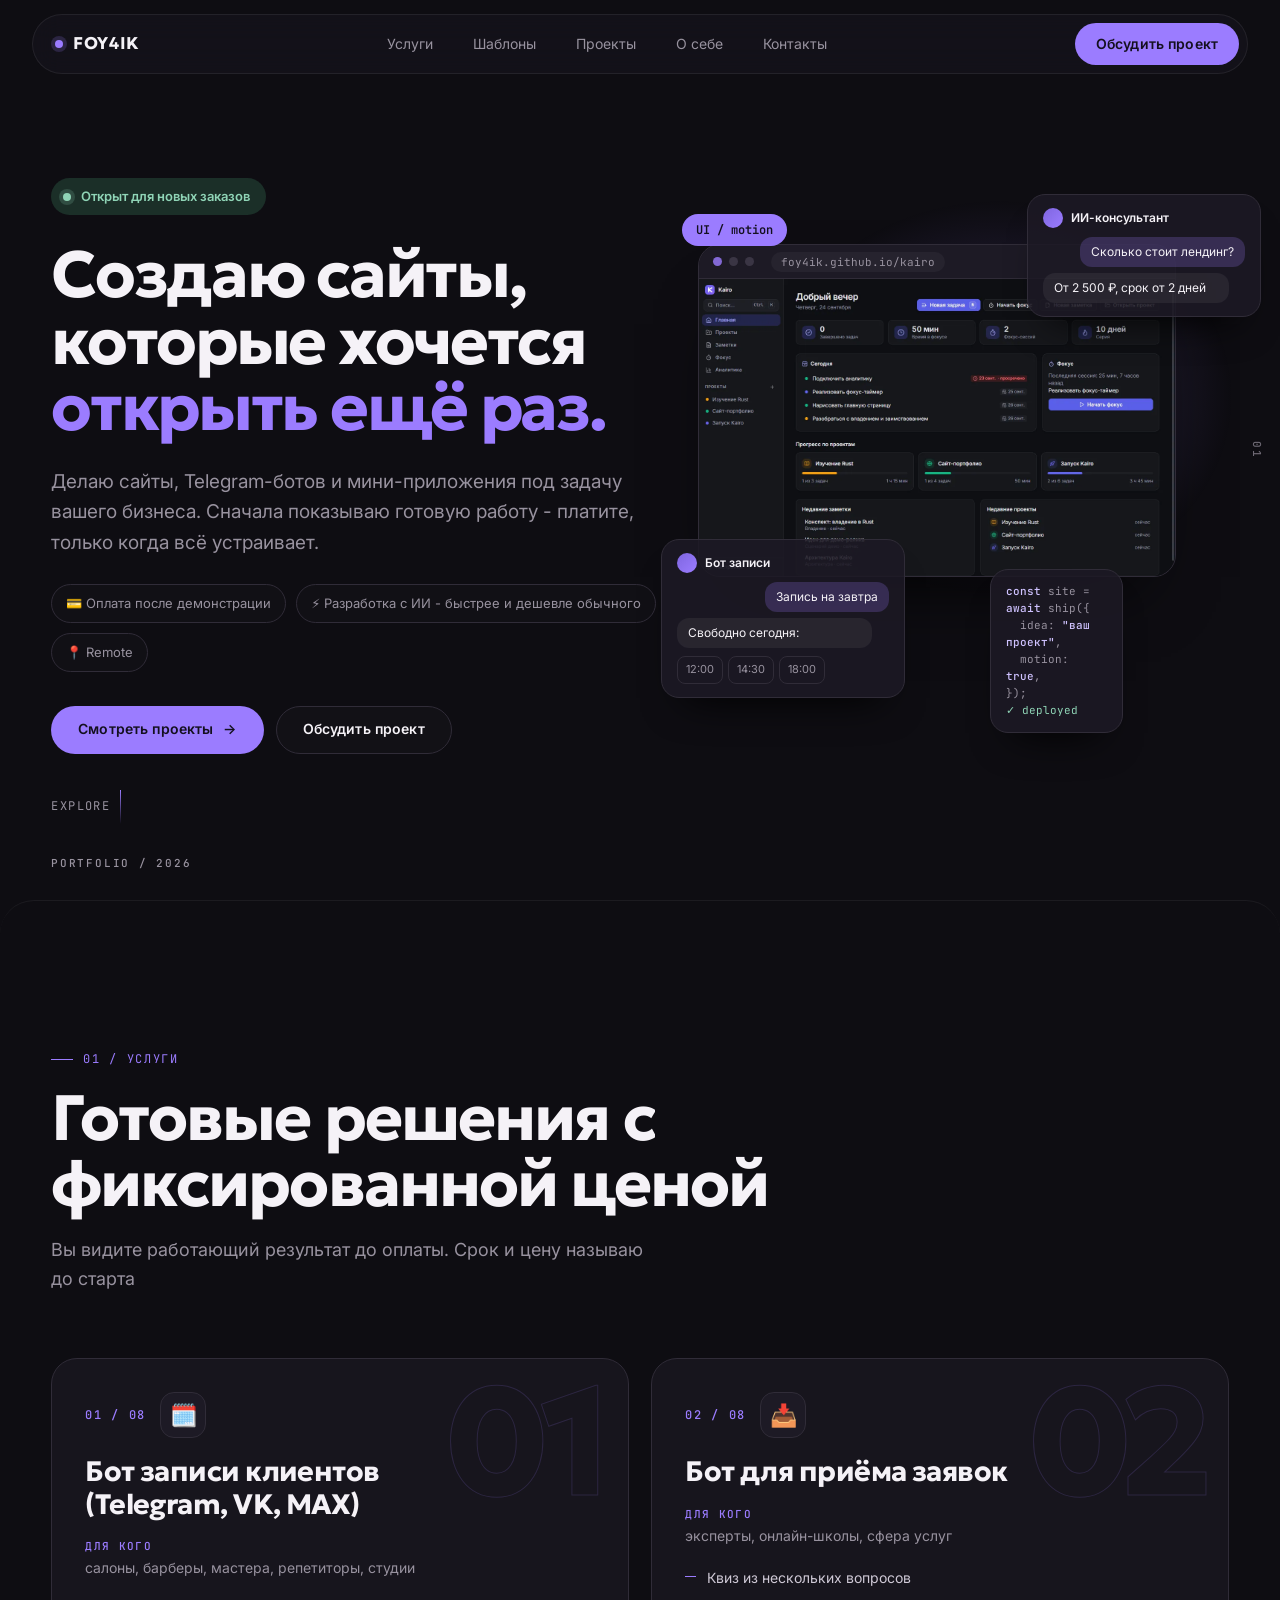
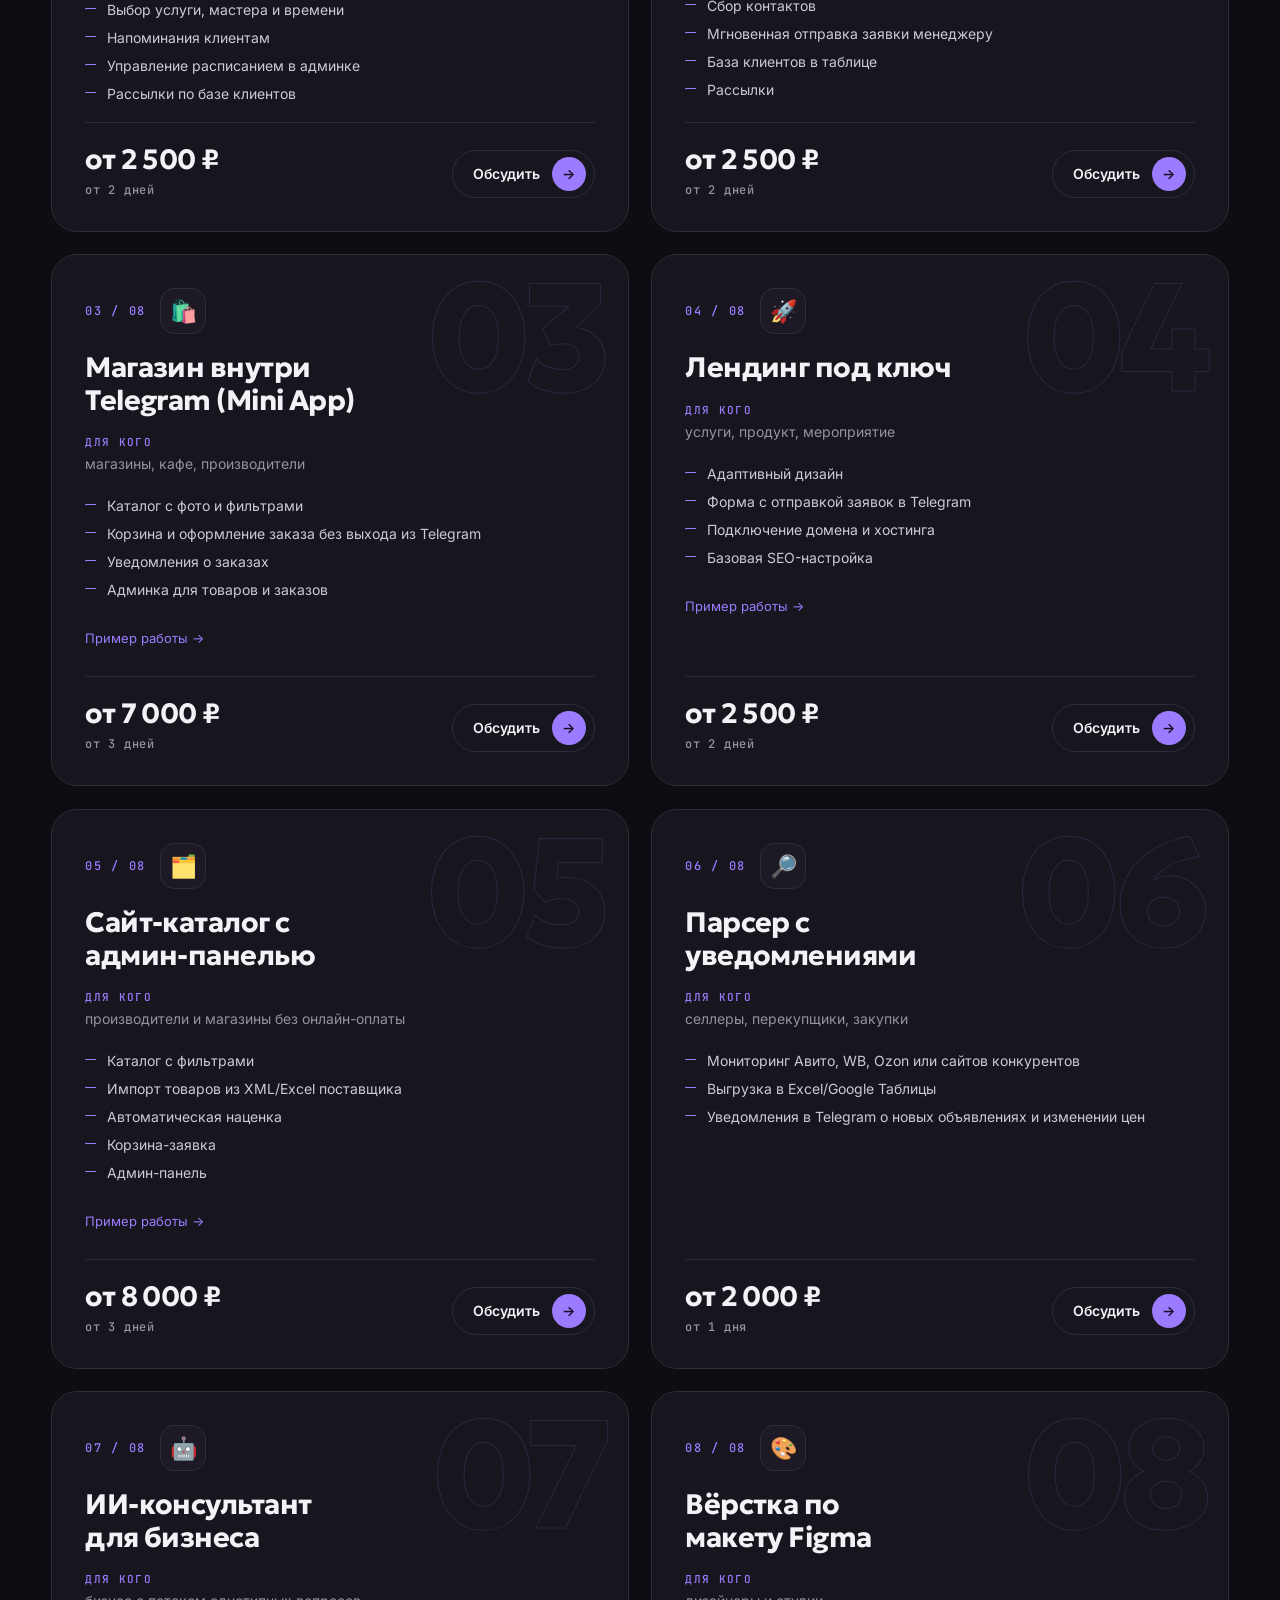
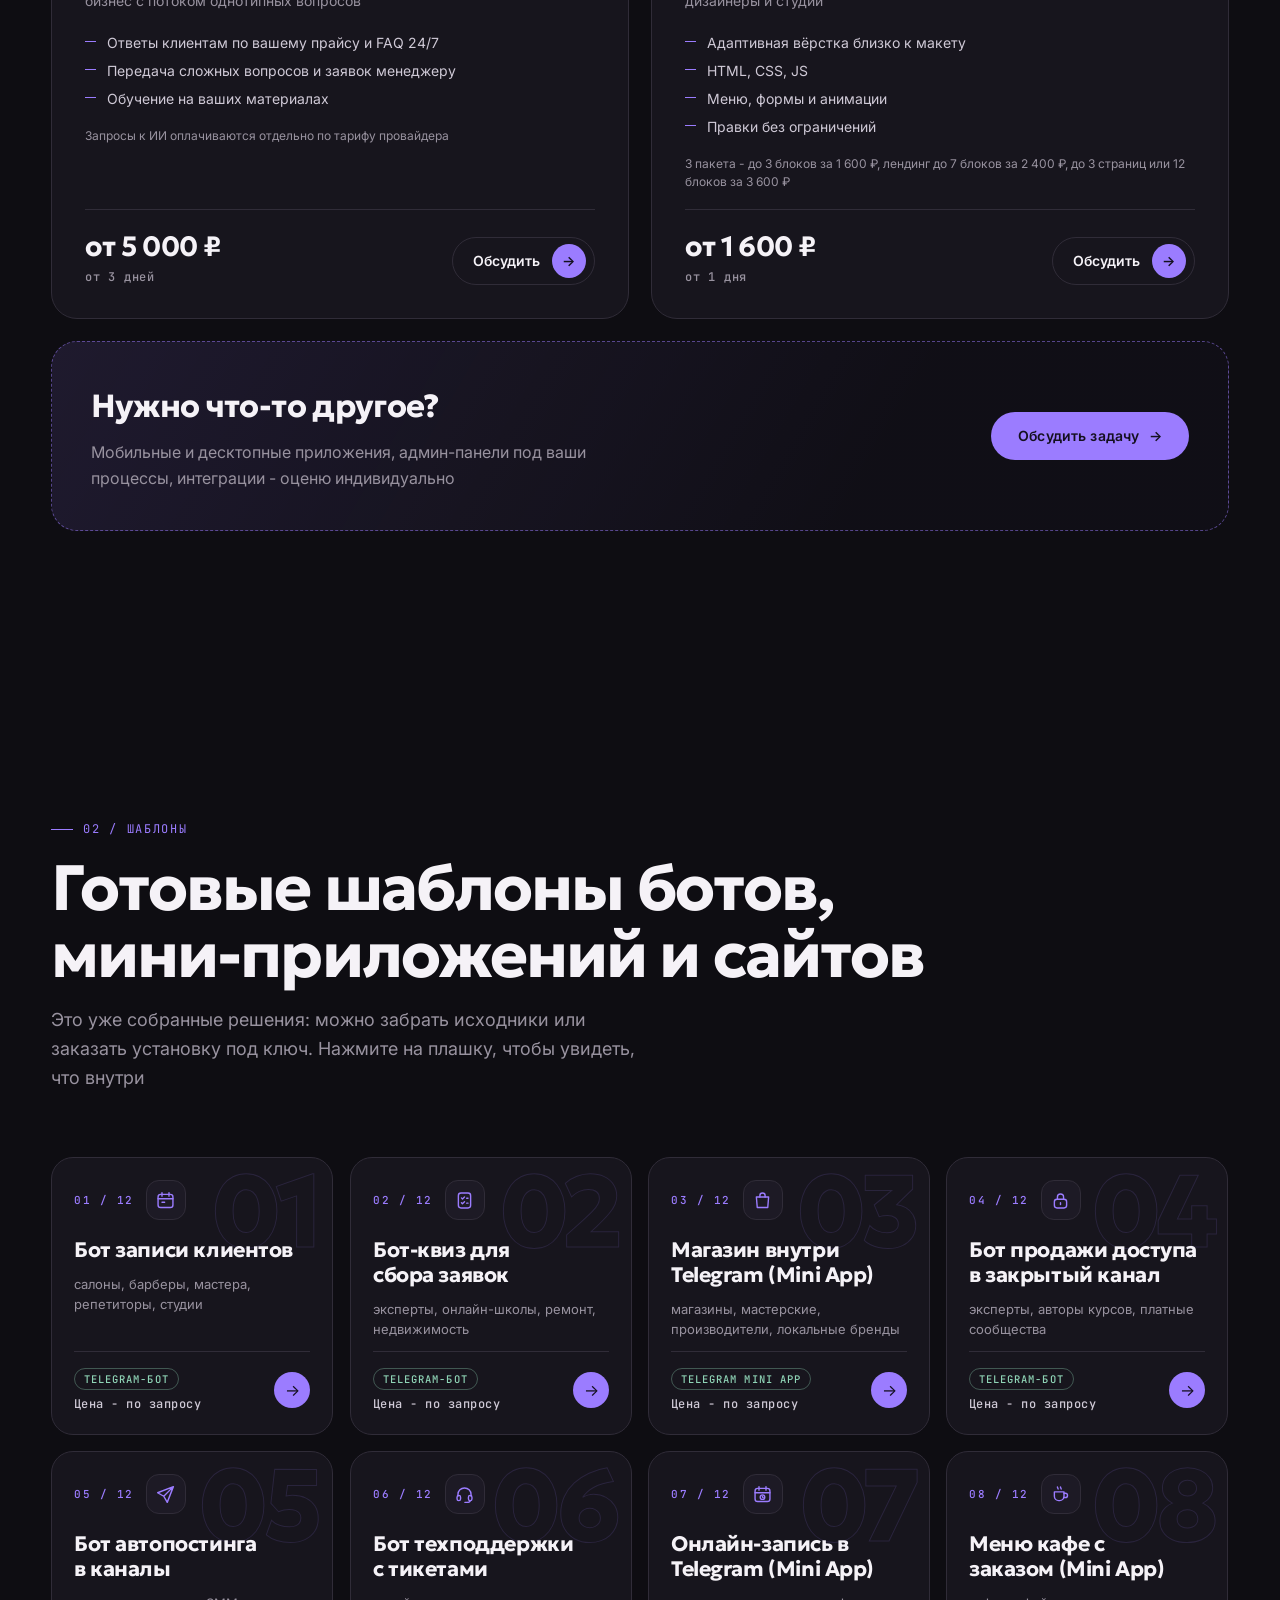
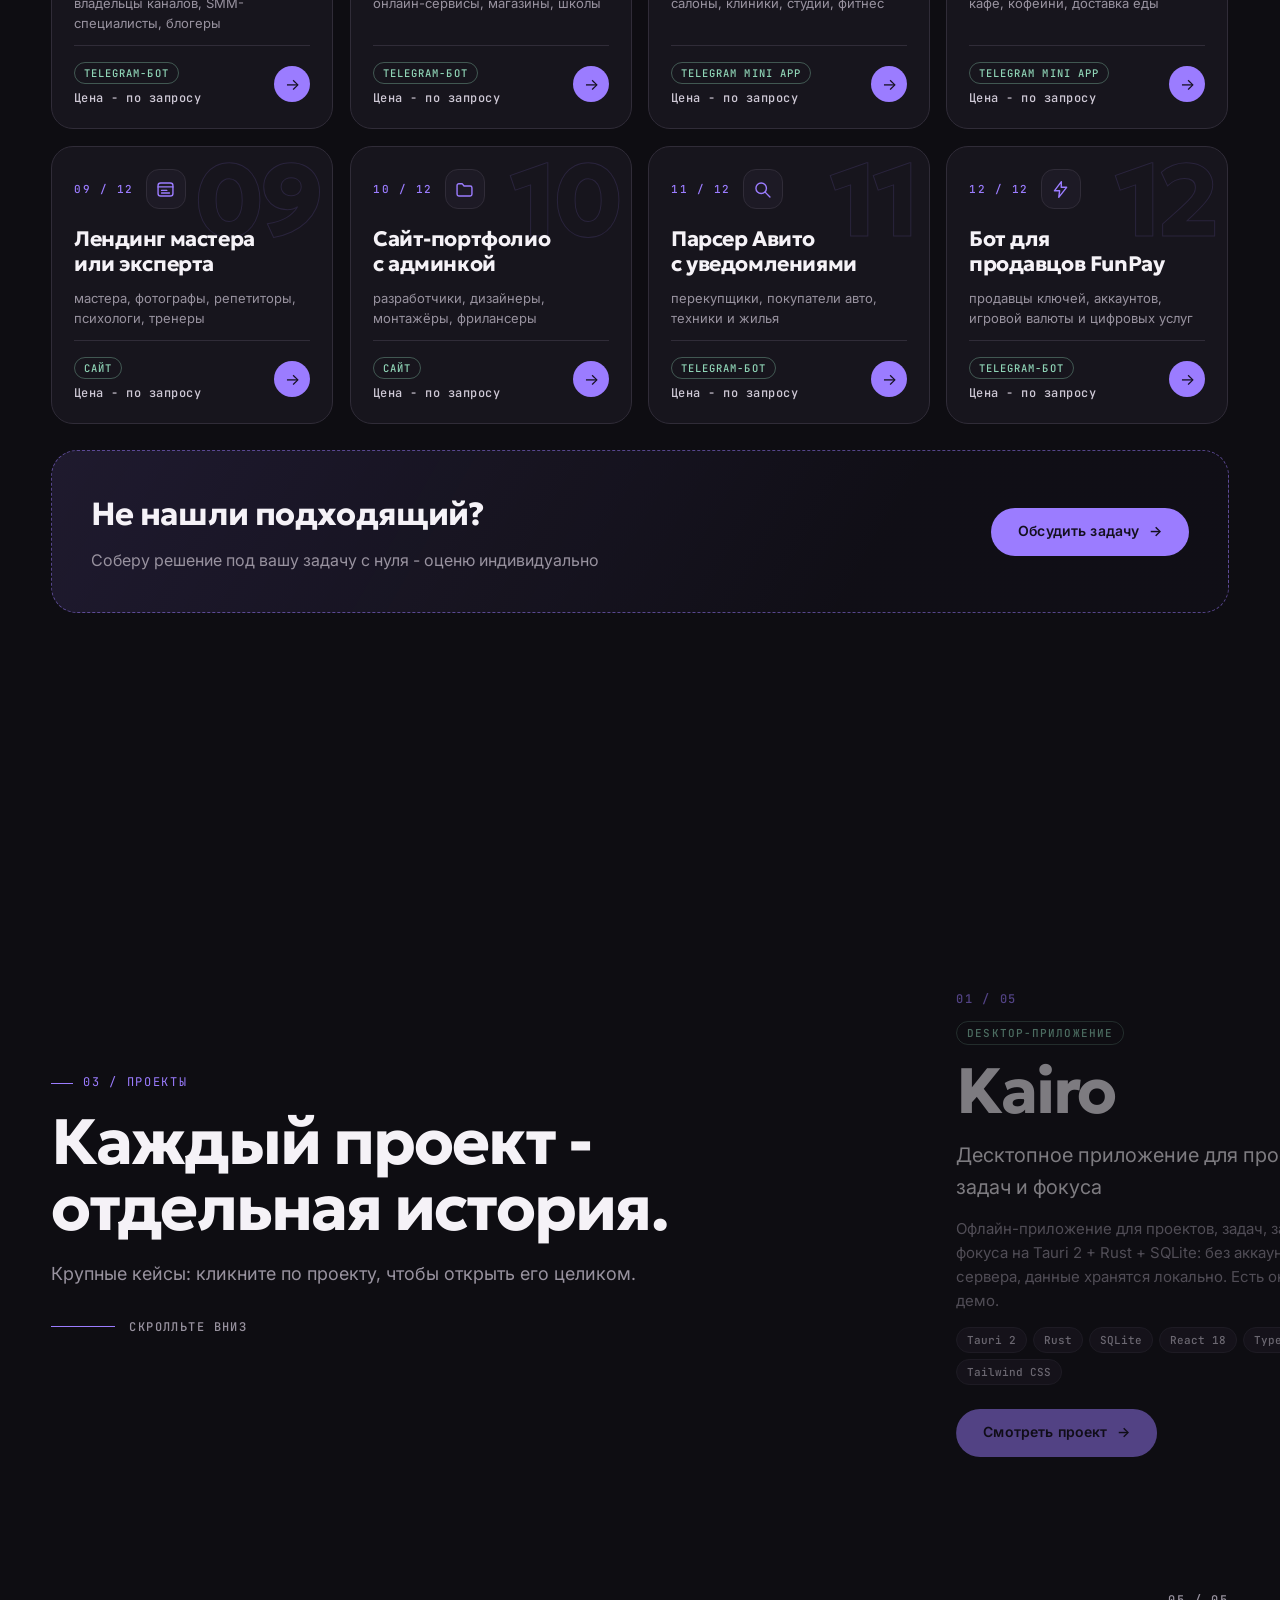
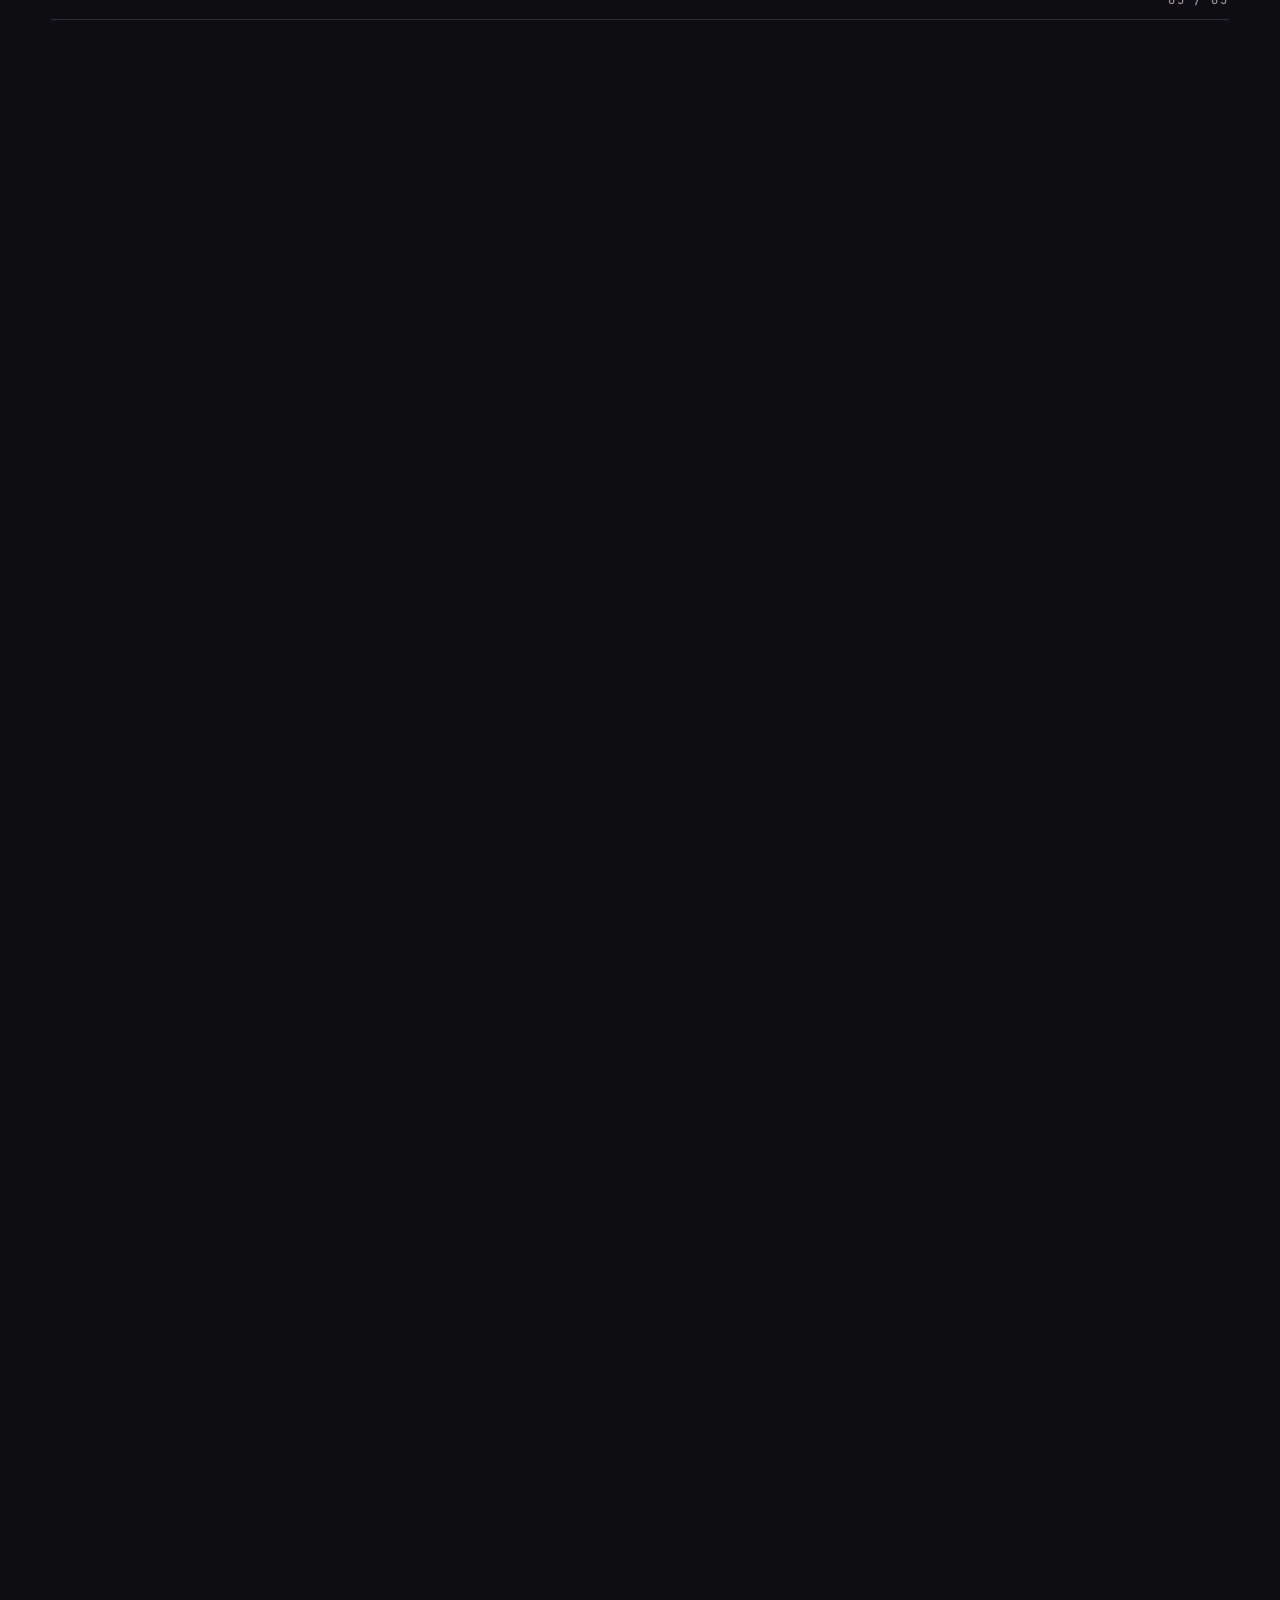
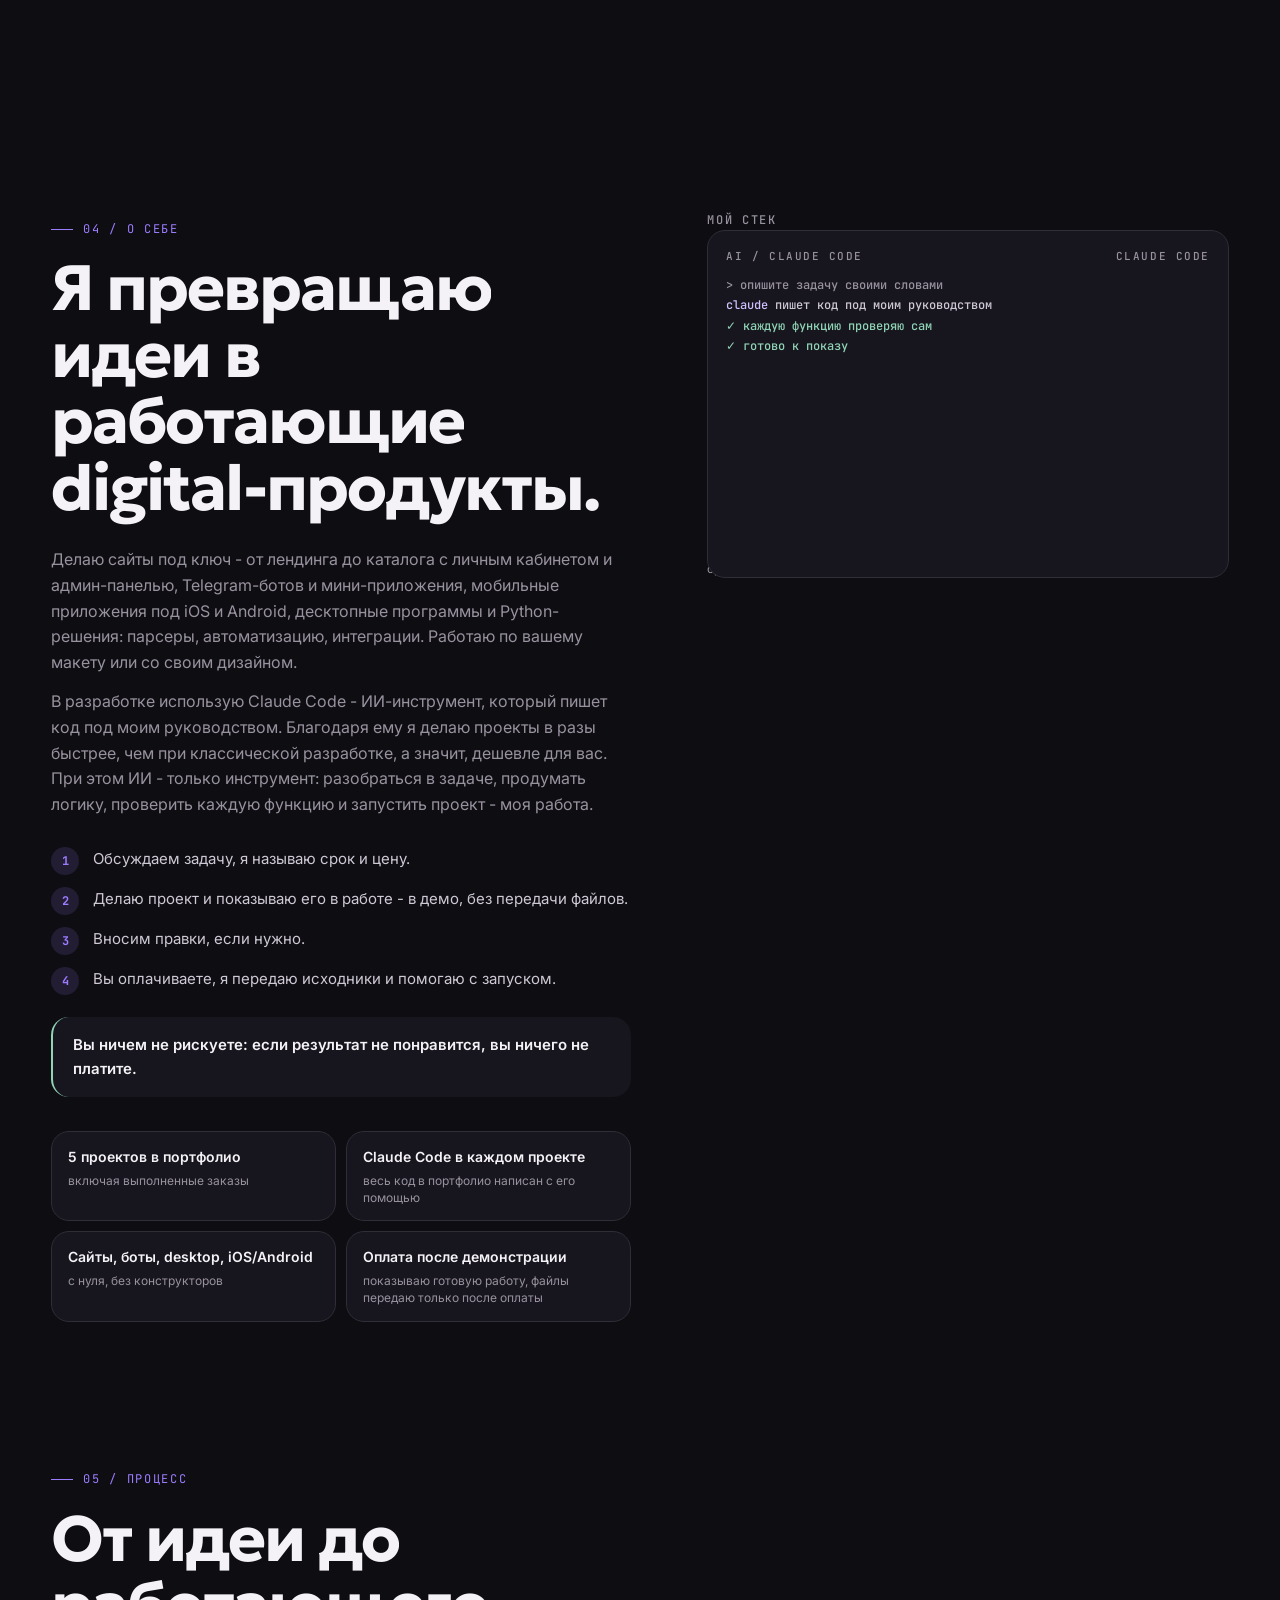
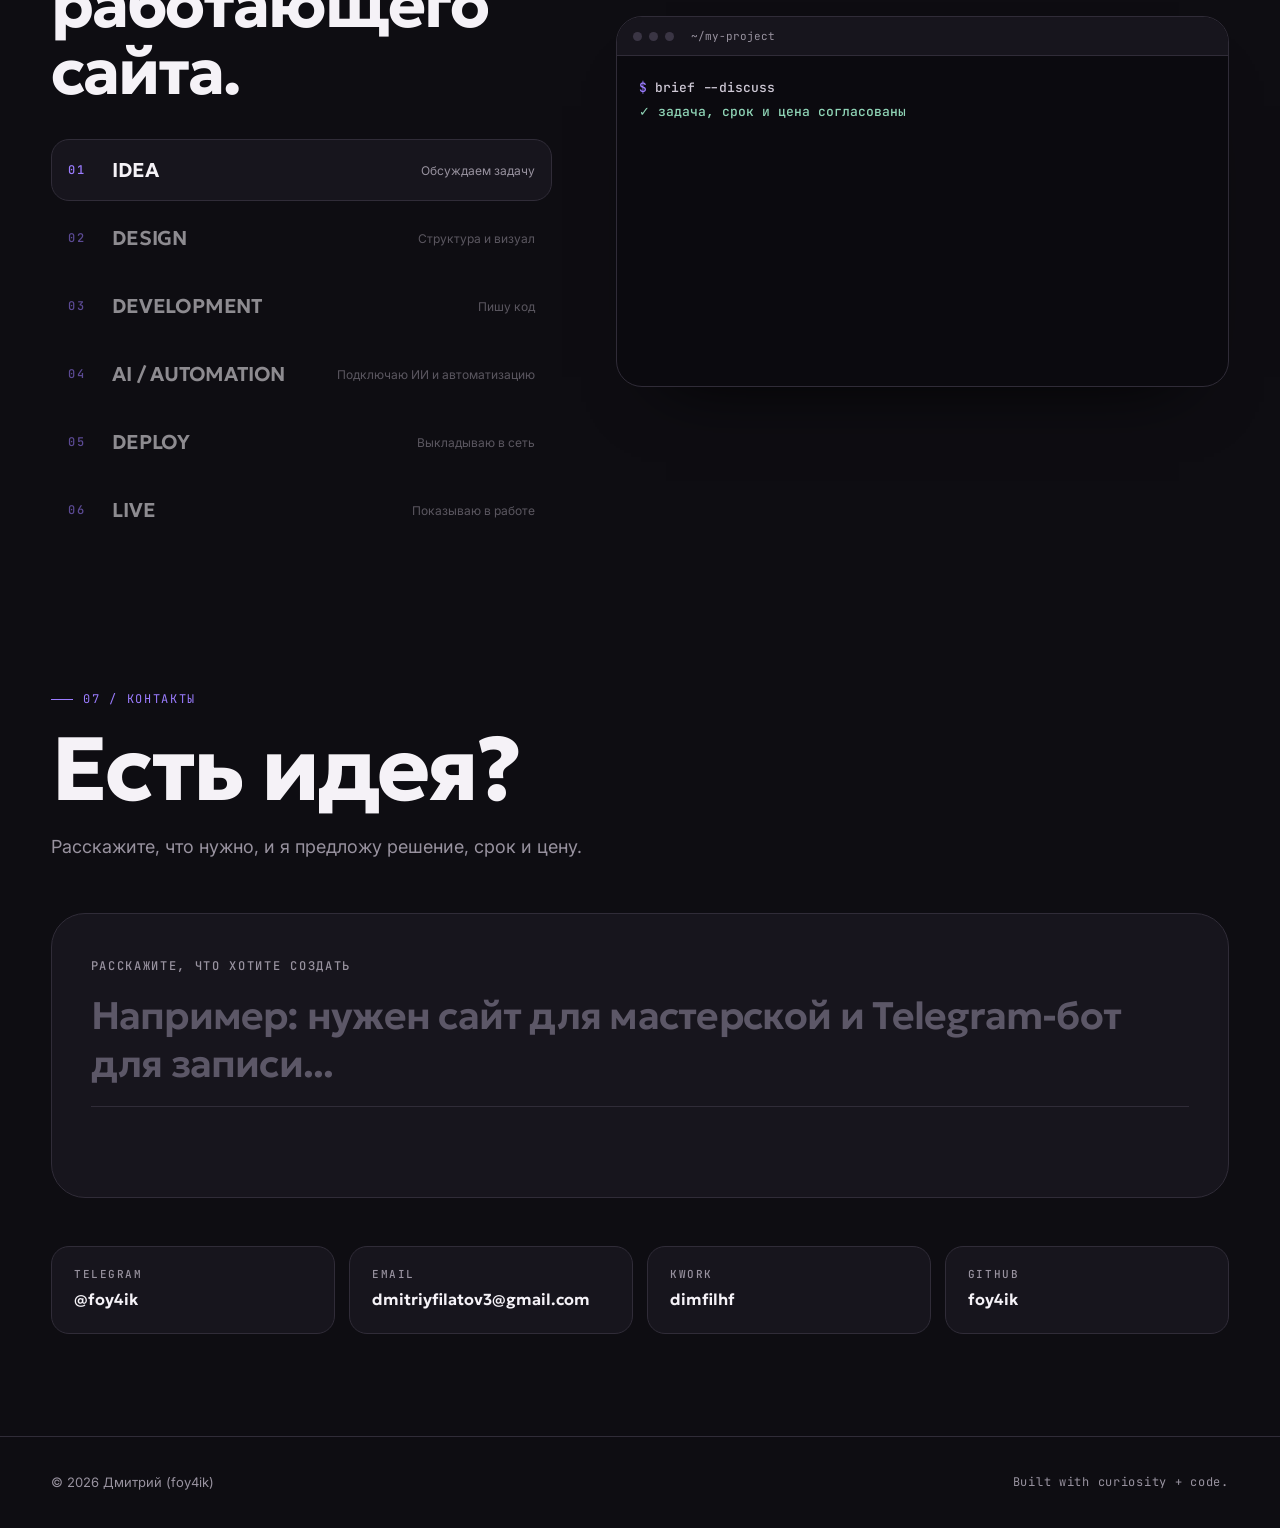
==== commit 9bba35f0: "Add Templates section: compact tiles and full-screen template pages with screenshots Co-Authored-By:" ====
--- a/index.html
+++ b/index.html
@@ -36,6 +36,7 @@
     <nav aria-label="Основная навигация">
       <ul class="nav-links" id="nav-links">
         <li><a href="#services" data-sec="services">Услуги</a></li>
+        <li><a href="#templates" data-sec="templates">Шаблоны</a></li>
         <li><a href="#projects" data-sec="projects">Проекты</a></li>
         <li><a href="#about" data-sec="about">О себе</a></li>
         <li id="nav-reviews" hidden><a href="#reviews" data-sec="reviews">Отзывы</a></li>
@@ -47,7 +48,7 @@
   </div>
 </header>
 <div class="mobile-menu" id="mobile-menu" aria-hidden="true">
-  <a href="#services">Услуги</a><a href="#projects">Проекты</a><a href="#about">О себе</a><a href="#reviews" id="mm-reviews" hidden>Отзывы</a><a href="#contact">Контакты</a>
+  <a href="#services">Услуги</a><a href="#templates">Шаблоны</a><a href="#projects">Проекты</a><a href="#about">О себе</a><a href="#reviews" id="mm-reviews" hidden>Отзывы</a><a href="#contact">Контакты</a>
 </div>
 
 <main id="main">
@@ -111,14 +112,34 @@
     </div>
   </section>
 
+  <!-- TEMPLATES -->
+  <section class="section over tpl-sec" id="templates" aria-labelledby="tpl-title" style="border-radius:0; border-top:0;">
+    <span class="xr-label">section#templates / tilt tiles + case view</span>
+    <div class="wrap">
+      <header class="sec-head">
+        <p class="eyebrow" data-reveal>02 / Шаблоны</p>
+        <h2 class="title" id="tpl-title" data-split>Готовые шаблоны ботов, мини-приложений и сайтов</h2>
+        <p class="sec-sub" data-reveal>Это уже собранные решения: можно забрать исходники или заказать установку под ключ. Нажмите на плашку, чтобы увидеть, что внутри</p>
+      </header>
+      <div class="tpl-grid" id="tpl-grid"></div>
+      <div class="svc-custom" data-reveal>
+        <div>
+          <h3>Не нашли подходящий?</h3>
+          <p>Соберу решение под вашу задачу с нуля - оценю индивидуально</p>
+        </div>
+        <button type="button" class="btn btn-accent" id="tpl-custom-btn" data-magnetic>Обсудить задачу <span class="arr">→</span></button>
+      </div>
+    </div>
+  </section>
+
   <!-- PROJECTS -->
   <section class="projects" id="projects" aria-labelledby="proj-title">
     <span class="xr-label">section#projects / pin + horizontal</span>
     <div class="proj-pin" id="proj-pin">
       <div class="proj-track" id="proj-track">
         <div class="proj-intro" id="proj-intro">
-          <p class="eyebrow">02 / Проекты</p>
-          <h2 class="title" id="proj-title" style="margin-top:16px;">Каждый проект - отдельная история, а не шаблон.</h2>
+          <p class="eyebrow">03 / Проекты</p>
+          <h2 class="title" id="proj-title" style="margin-top:16px;">Каждый проект - отдельная история.</h2>
           <p class="sec-sub">Крупные кейсы: кликните по проекту, чтобы открыть его целиком.</p>
           <p class="proj-hint"><i></i>Скролльте вниз</p>
         </div>
@@ -133,7 +154,7 @@
     <span class="xr-label">section#about / stack preview</span>
     <div class="wrap about-grid">
       <div class="about-copy">
-        <p class="eyebrow" data-reveal>03 / О себе</p>
+        <p class="eyebrow" data-reveal>04 / О себе</p>
         <h2 class="title" id="about-title" style="margin-top:16px;" data-split>Я превращаю идеи в работающие digital-продукты.</h2>
         <div class="about-bio" id="about-bio" data-reveal></div>
         <ol class="steps" id="about-steps" data-reveal></ol>
@@ -141,7 +162,7 @@
         <div class="stats" id="about-stats" data-reveal>
           <div><b id="stat-projects">0 проектов в портфолио</b><span>включая выполненные заказы</span></div>
           <div><b>Claude Code в каждом проекте</b><span>весь код в портфолио написан с его помощью</span></div>
-          <div><b>Сайты, боты, desktop, iOS/Android</b><span>с нуля, без конструкторов и шаблонов</span></div>
+          <div><b>Сайты, боты, desktop, iOS/Android</b><span>с нуля, без конструкторов</span></div>
           <div><b>Оплата после демонстрации</b><span>показываю готовую работу, файлы передаю только после оплаты</span></div>
         </div>
       </div>
@@ -161,7 +182,7 @@
     <span class="xr-label">section#process / terminal sequence</span>
     <div class="wrap proc-grid">
       <div>
-        <p class="eyebrow" data-reveal>04 / Процесс</p>
+        <p class="eyebrow" data-reveal>05 / Процесс</p>
         <h2 class="title" id="proc-title" style="margin-top:16px;" data-split>От идеи до работающего сайта.</h2>
         <div class="stages" id="stages" role="list"></div>
       </div>
@@ -177,7 +198,7 @@
     <span class="xr-label">section#reviews / drag stack</span>
     <div class="wrap">
       <header class="sec-head">
-        <p class="eyebrow" data-reveal>05 / Отзывы</p>
+        <p class="eyebrow" data-reveal>06 / Отзывы</p>
         <h2 class="title" id="rev-title" data-split>Что говорят клиенты.</h2>
       </header>
       <div class="rev-wrap">
@@ -191,7 +212,7 @@
   <section class="section over contact" id="contact" aria-labelledby="contact-title" style="border-radius:0; border-top:0; padding-top:0;">
     <span class="xr-label">section#contact / keyword tags + formspree</span>
     <div class="wrap">
-      <p class="eyebrow" data-reveal>06 / Контакты</p>
+      <p class="eyebrow" data-reveal>07 / Контакты</p>
       <h2 class="title" id="contact-title" style="margin-top:16px;" data-split>Есть идея?</h2>
       <p class="sec-sub" data-reveal>Расскажите, что нужно, и я предложу решение, срок и цену.</p>
       <div class="idea" id="idea" data-reveal>
--- a/assets/css/main.css
+++ b/assets/css/main.css
@@ -393,9 +393,79 @@
 .case-next b{display:block; margin-top:8px; font-family:var(--font-display); font-weight:700; font-size:clamp(28px,4.4vw,60px); letter-spacing:-.035em; line-height:1;}
 .case-next:hover{border-color:rgba(var(--accent-rgb),.6); background:var(--surface-2);}
 
+/* ---------- TEMPLATES ---------- */
+.tpl-grid{display:grid; grid-template-columns:minmax(0,1fr); gap:14px; perspective:1400px;}
+@media (min-width:560px){ .tpl-grid{grid-template-columns:repeat(2,minmax(0,1fr));} }
+@media (min-width:900px){ .tpl-grid{grid-template-columns:repeat(3,minmax(0,1fr)); gap:16px;} }
+@media (min-width:1180px){ .tpl-grid{grid-template-columns:repeat(4,minmax(0,1fr));} }
+.tpl{position:relative; display:flex; flex-direction:column; gap:12px; min-height:236px; padding:22px; border-radius:22px; background:var(--surface); border:1px solid var(--border); overflow:hidden; transform-style:preserve-3d; transition:opacity .45s, border-color .35s, background .35s; will-change:transform;}
+.tpl::before{content:""; position:absolute; inset:0; background:radial-gradient(320px circle at var(--mx,70%) var(--my,0%), rgba(var(--accent-rgb),.14), transparent 60%); opacity:0; transition:opacity .4s; pointer-events:none;}
+.tpl-bgnum{position:absolute; right:14px; top:2px; font-family:var(--font-display); font-weight:800; font-size:clamp(84px,8vw,112px); line-height:1; letter-spacing:-.05em; color:transparent; -webkit-text-stroke:1px rgba(var(--accent-rgb),.14); transition:-webkit-text-stroke-color .4s, transform .6s var(--ease); pointer-events:none; user-select:none;}
+.tpl-top{position:relative; display:flex; align-items:center; gap:12px;}
+.tpl-no{font:500 11px var(--mono); letter-spacing:.14em; color:var(--accent);}
+.tpl-ic{width:40px; height:40px; border-radius:13px; background:var(--surface-2); border:1px solid var(--border); display:flex; align-items:center; justify-content:center; color:var(--accent);}
+.tpl-ic svg{width:21px; height:21px;}
+.tpl h3{position:relative; font-family:var(--font-display); font-weight:700; font-size:clamp(18px,1.7vw,21px); line-height:1.2; letter-spacing:-.02em; text-wrap:balance; margin-top:6px;}
+.tpl-for{position:relative; font-size:13px; line-height:1.5; color:var(--muted); display:-webkit-box; -webkit-line-clamp:3; -webkit-box-orient:vertical; overflow:hidden;}
+.tpl-foot{position:relative; margin-top:auto; padding-top:16px; border-top:1px solid var(--border); display:grid; grid-template-columns:minmax(0,1fr) auto; align-items:center; gap:6px 12px;}
+.tpl-kind{justify-self:start; font:500 10.5px var(--mono); letter-spacing:.1em; text-transform:uppercase; color:var(--ok); border:1px solid rgba(143,212,182,.35); padding:3px 9px; border-radius:99px; white-space:nowrap;}
+.tpl-price{grid-column:1; font:500 12px var(--mono); letter-spacing:.04em; color:#cfc9d6;}
+.tpl-go{grid-column:2; grid-row:1 / span 2; width:36px; height:36px; border-radius:50%; background:var(--accent); color:var(--accent-ink); display:flex; align-items:center; justify-content:center; font-style:normal; transition:transform .4s var(--ease);}
+@media (hover:hover) and (pointer:fine){
+  .tpl-grid:has(.tpl:hover) .tpl:not(:hover){opacity:.45;}
+  .tpl:hover{border-color:rgba(var(--accent-rgb),.5); background:var(--surface-2);}
+  .tpl:hover::before{opacity:1;}
+  .tpl:hover .tpl-bgnum{-webkit-text-stroke-color:rgba(var(--accent-rgb),.45); transform:translate(-4px,6px) scale(1.04);}
+  .tpl:hover .tpl-go{transform:translateX(3px) rotate(-45deg);}
+}
+.tpl-sec .svc-custom{margin-top:26px;}
+@media (max-width:559px){ .tpl{min-height:0;} }
+
+/* template page (inside the shared case overlay) */
+.tpl-stage{position:relative; margin-top:clamp(28px,4vw,52px);}
+.phone{position:relative; width:100%; aspect-ratio:375/812; border-radius:34px; border:6px solid #2b2733; background:#08070b; overflow:hidden; box-shadow:0 40px 70px -40px #000;}
+.pv{position:absolute; inset:0; overflow:hidden;}
+.pv img{width:100%; height:auto; will-change:transform;}
+.tpl-phones-stage{--pw:clamp(150px,22vw,270px); height:calc(var(--pw)*1.8); overflow:hidden; -webkit-mask-image:linear-gradient(#000 72%,transparent); mask-image:linear-gradient(#000 72%,transparent);}
+.tpl-phones-stage .phone{position:absolute; top:6%; width:var(--pw);}
+.ps-c{left:calc(50% - var(--pw)/2); z-index:2;}
+.tpl-phones-stage .ps-l{left:calc(50% - var(--pw)*1.38); top:16%; rotate:-6deg; opacity:.88;}
+.tpl-phones-stage .ps-r{left:calc(50% + var(--pw)*.38); top:18%; rotate:6deg; opacity:.88;}
+.tb{border-radius:20px; overflow:hidden; background:var(--surface); border:1px solid var(--border); box-shadow:0 40px 70px -40px #000;}
+.tb .bar{height:30px; display:flex; align-items:center; gap:6px; padding:0 12px; background:var(--surface-2); border-bottom:1px solid var(--border);}
+.tb .bar i{width:8px; height:8px; border-radius:50%; background:#3a3544;} .tb .bar i:first-child{background:rgba(var(--accent-rgb),.8);}
+.tbv{position:relative; aspect-ratio:16/10; overflow:hidden; background:#08070b;}
+.tbv img{width:100%; height:auto; will-change:transform;}
+.tpl-phones{display:grid; gap:30px 16px; grid-template-columns:repeat(2,minmax(0,1fr));}
+@media (min-width:700px){ .tpl-phones{grid-template-columns:repeat(3,minmax(0,1fr)); gap:36px 24px;} }
+@media (min-width:1000px){ .tpl-phones{grid-template-columns:repeat(4,minmax(0,1fr));} }
+.tpl-browsers{display:grid; gap:34px;}
+.phone-fig figcaption,.tb-fig figcaption{margin-top:12px; font:500 12px var(--mono); letter-spacing:.08em; color:var(--muted); text-align:center;}
+.tpl-note{margin-top:24px; font-size:13px; color:var(--muted);}
+.needs{display:grid; gap:12px; grid-template-columns:minmax(0,1fr);} @media (min-width:700px){ .needs{grid-template-columns:repeat(2,minmax(0,1fr));} }
+.needs li{position:relative; padding:18px 22px 18px 52px; border-radius:var(--r-md); background:var(--surface); border:1px solid var(--border); font-size:14.5px; color:#cfc9d6; line-height:1.55;}
+.needs li::before{content:""; position:absolute; left:22px; top:28px; width:14px; height:1px; background:var(--accent);}
+.needs li.warn{border-style:dashed; border-color:rgba(var(--accent-rgb),.55); background:linear-gradient(120deg, rgba(var(--accent-rgb),.1), transparent 70%);}
+.tpl-type-stage{min-height:clamp(250px,32vw,400px); border-radius:var(--r-lg); border:1px solid var(--border); overflow:hidden; background:radial-gradient(520px circle at 50% 45%, rgba(var(--accent-rgb),.2), transparent 65%), var(--surface); display:flex; flex-direction:column; align-items:center; justify-content:center; gap:22px; padding:36px 16px;}
+.tts-no{position:absolute; right:3%; top:-4%; font-family:var(--font-display); font-weight:800; font-size:clamp(150px,22vw,300px); line-height:1; letter-spacing:-.05em; color:transparent; -webkit-text-stroke:1px rgba(var(--accent-rgb),.18); pointer-events:none; user-select:none;}
+.tts-ic{position:relative; width:clamp(88px,11vw,140px); aspect-ratio:1; border-radius:32%; background:var(--surface-2); border:1px solid rgba(var(--accent-rgb),.4); display:flex; align-items:center; justify-content:center; color:var(--accent); box-shadow:0 30px 70px -30px rgba(var(--accent-rgb),.7);}
+.tts-ic svg{width:50%; height:50%;}
+.tts-chips{position:relative; display:flex; flex-wrap:wrap; justify-content:center; gap:8px;}
+.tts-chips li{padding:9px 16px; border-radius:99px; border:1px solid var(--border); background:rgba(29,26,37,.92); font-size:13px; color:#cfc9d6;}
+@media (min-width:760px){
+  .tts-chips{position:absolute; inset:0; display:block;}
+  .tts-chips li{position:absolute; animation:ho-float 7s ease-in-out infinite alternate;}
+  .tts-chips li:nth-child(1){left:6%; top:16%;} .tts-chips li:nth-child(2){right:6%; top:24%; animation-delay:-2s;}
+  .tts-chips li:nth-child(3){left:9%; bottom:16%; animation-delay:-4s;} .tts-chips li:nth-child(4){right:8%; bottom:14%; animation-delay:-1s;}
+}
+.tpl-price-row{display:flex; flex-wrap:wrap; align-items:baseline; gap:8px 18px; margin-bottom:28px;}
+.tpl-price-row b{font-family:var(--font-display); font-weight:700; font-size:clamp(28px,3.4vw,44px); letter-spacing:-.03em; line-height:1.1;}
+.tpl-price-row span{font:500 13px var(--mono); letter-spacing:.06em; color:var(--muted);}
+.tpl-price-row small{flex-basis:100%; color:var(--muted); font-size:14px;}
+
 /* ---------- reduced motion ---------- */
 @media (prefers-reduced-motion:reduce){
   *,*::before,*::after{animation-duration:.01ms !important; animation-iteration-count:1 !important; transition-duration:.01ms !important; scroll-behavior:auto !important;}
   .hero{position:relative !important; height:auto;} .hero-stage{padding-top:110px;}
-  .svc-grid:has(.svc:hover) .svc:not(:hover){opacity:1;}
-}
+  .svc-grid:has(.svc:hover) .svc:not(:hover),.tpl-grid:has(.tpl:hover) .tpl:not(:hover){opacity:1;}
+}
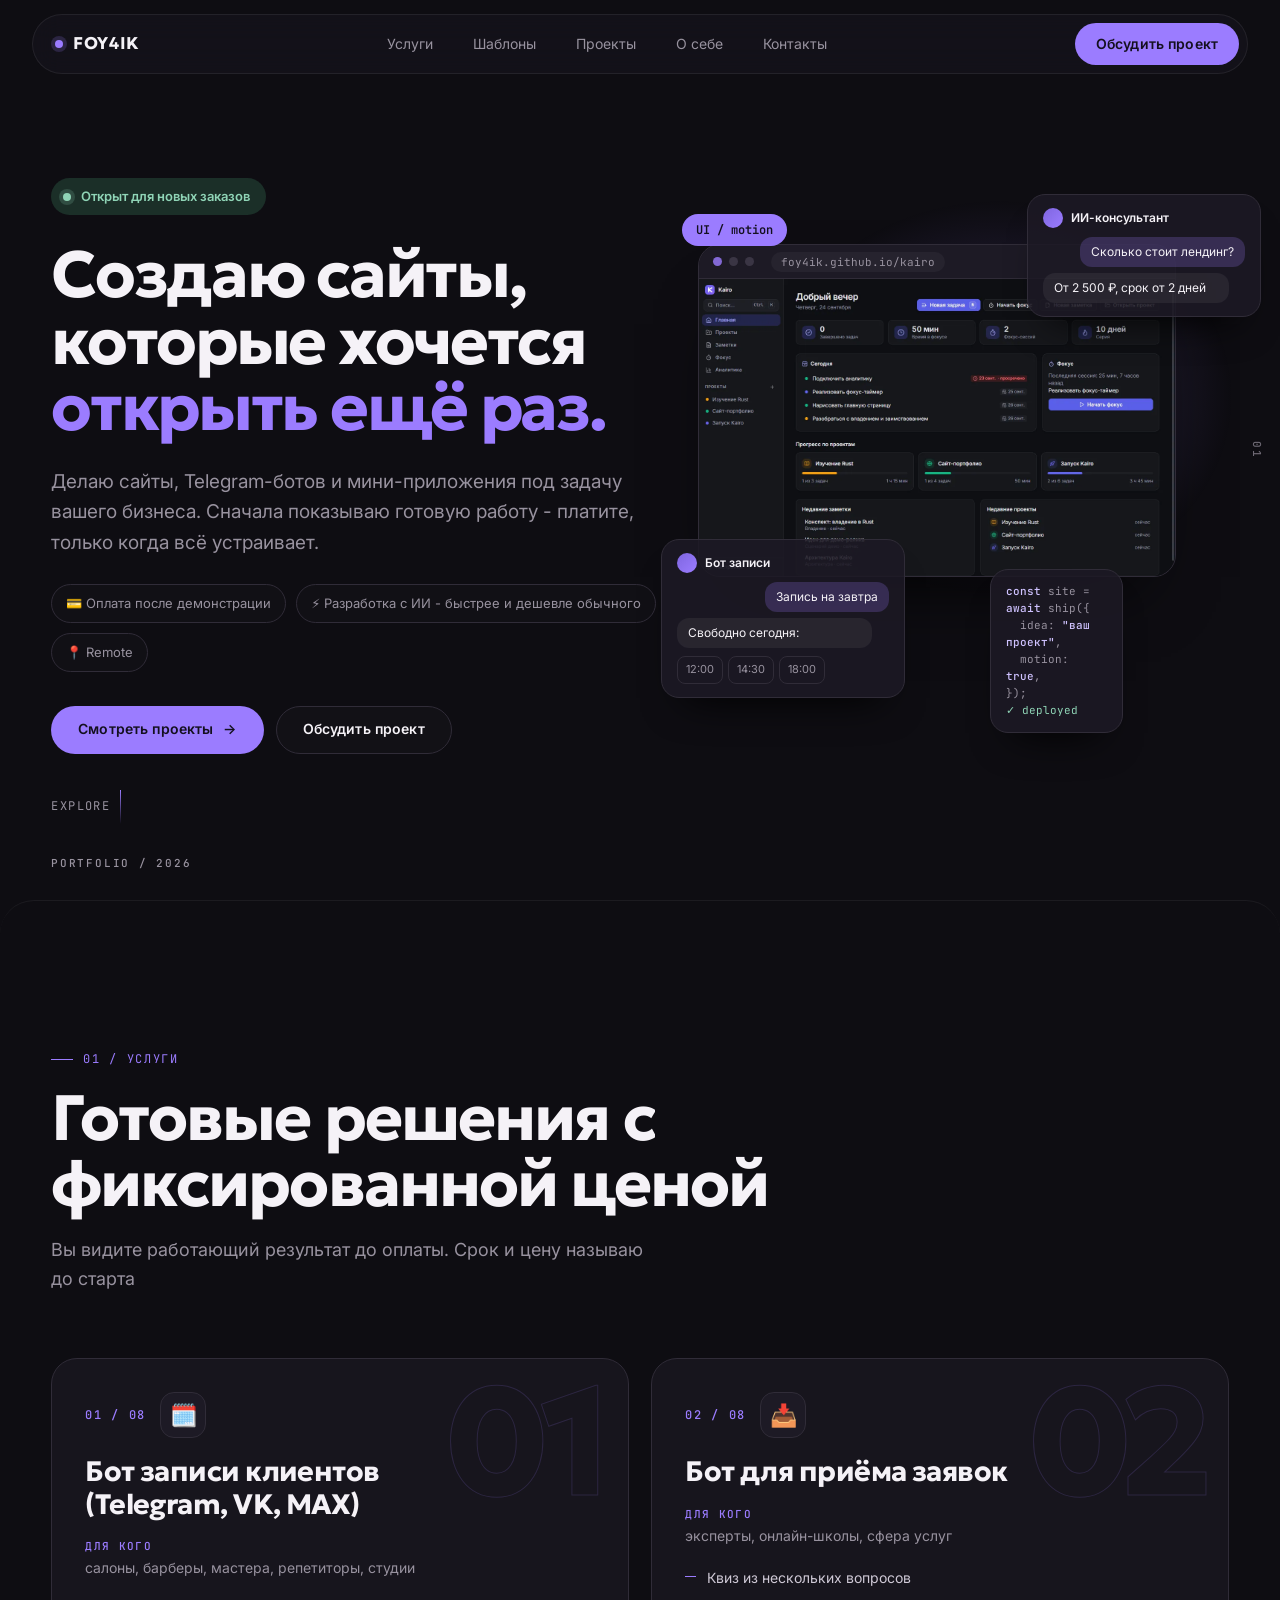
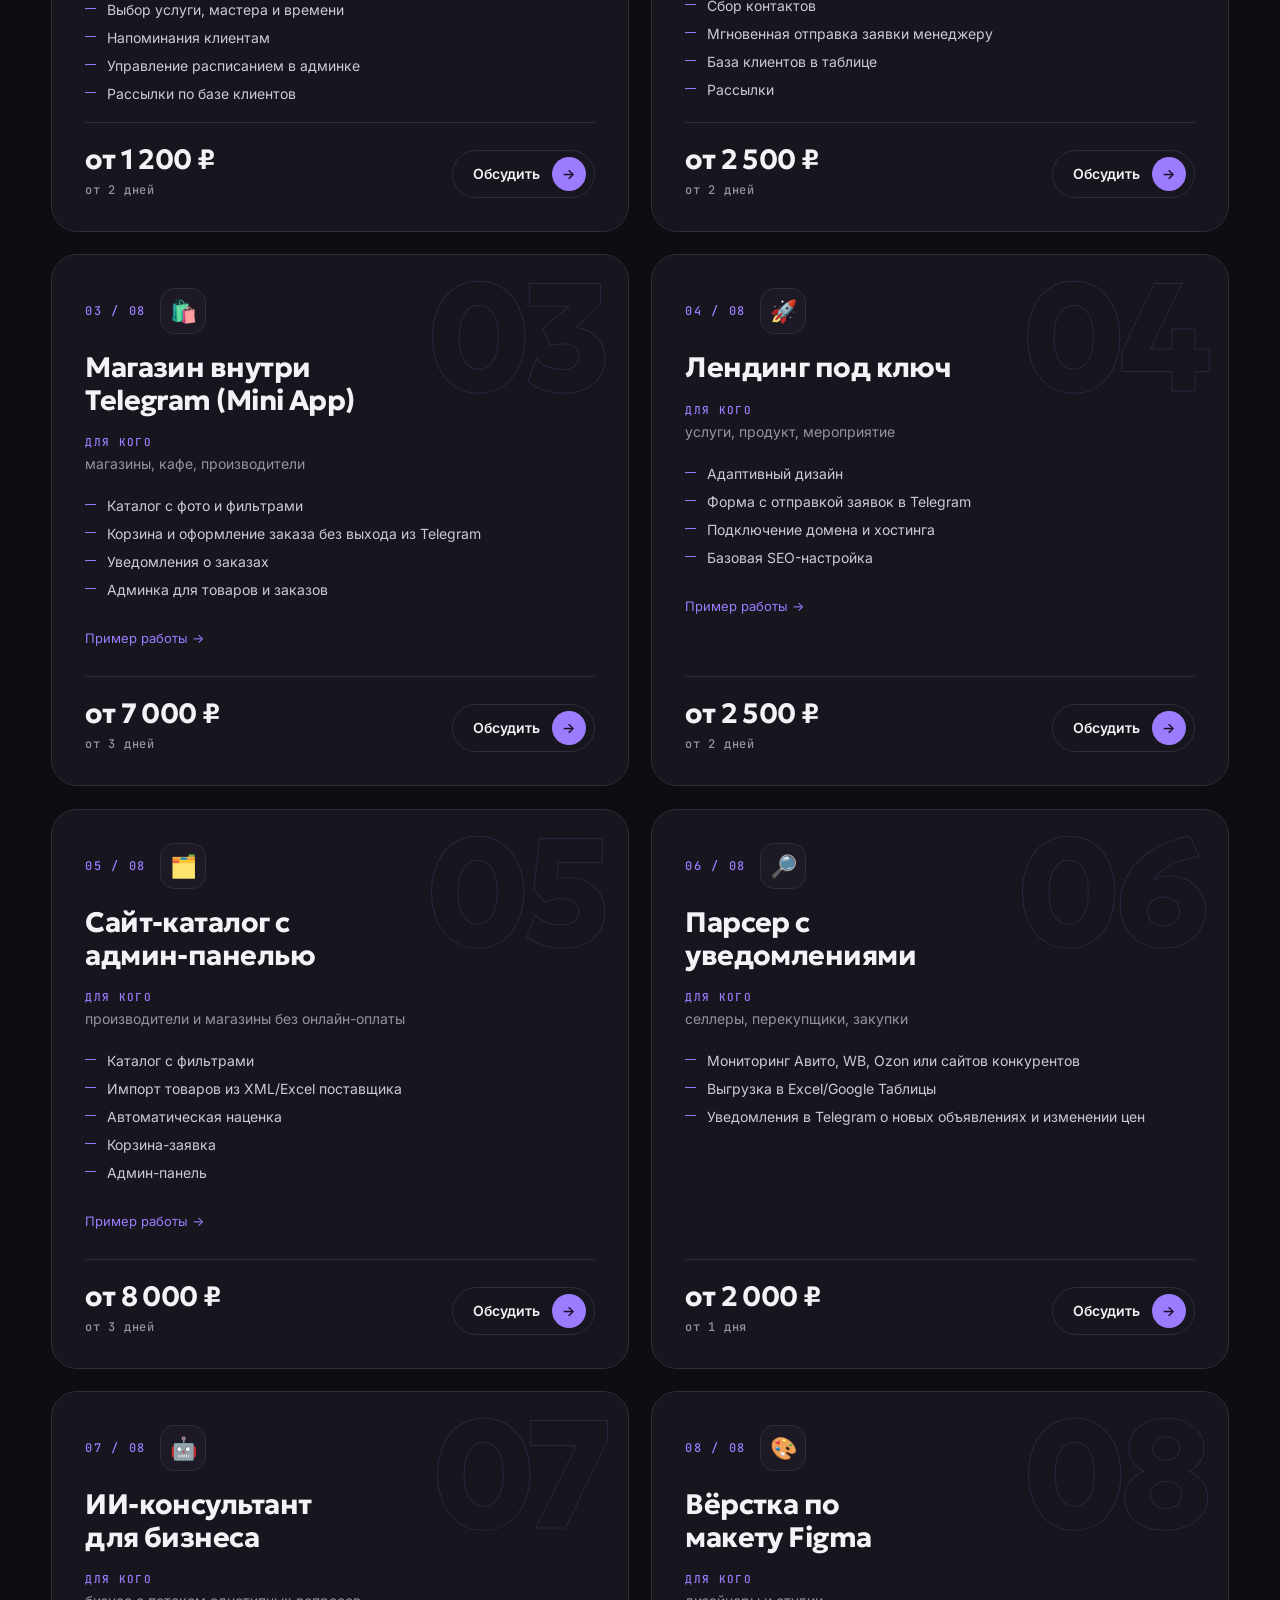
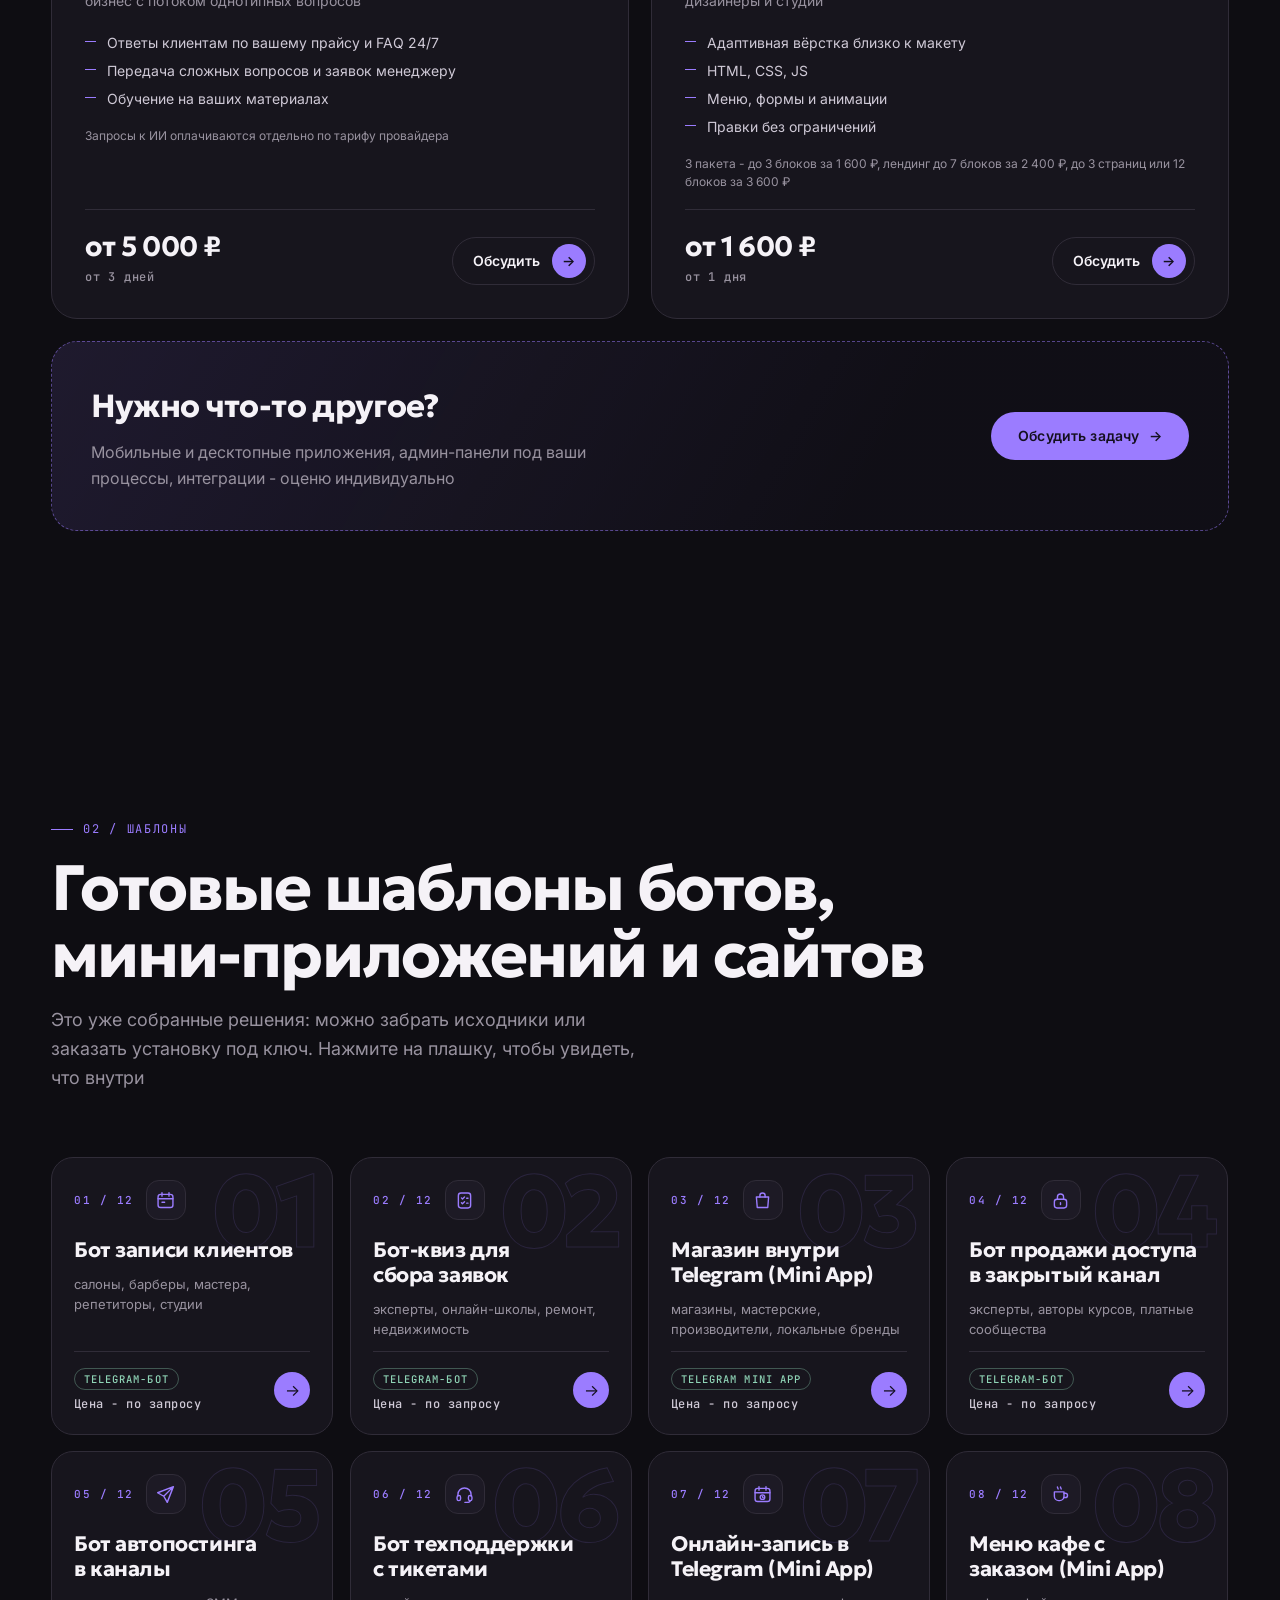
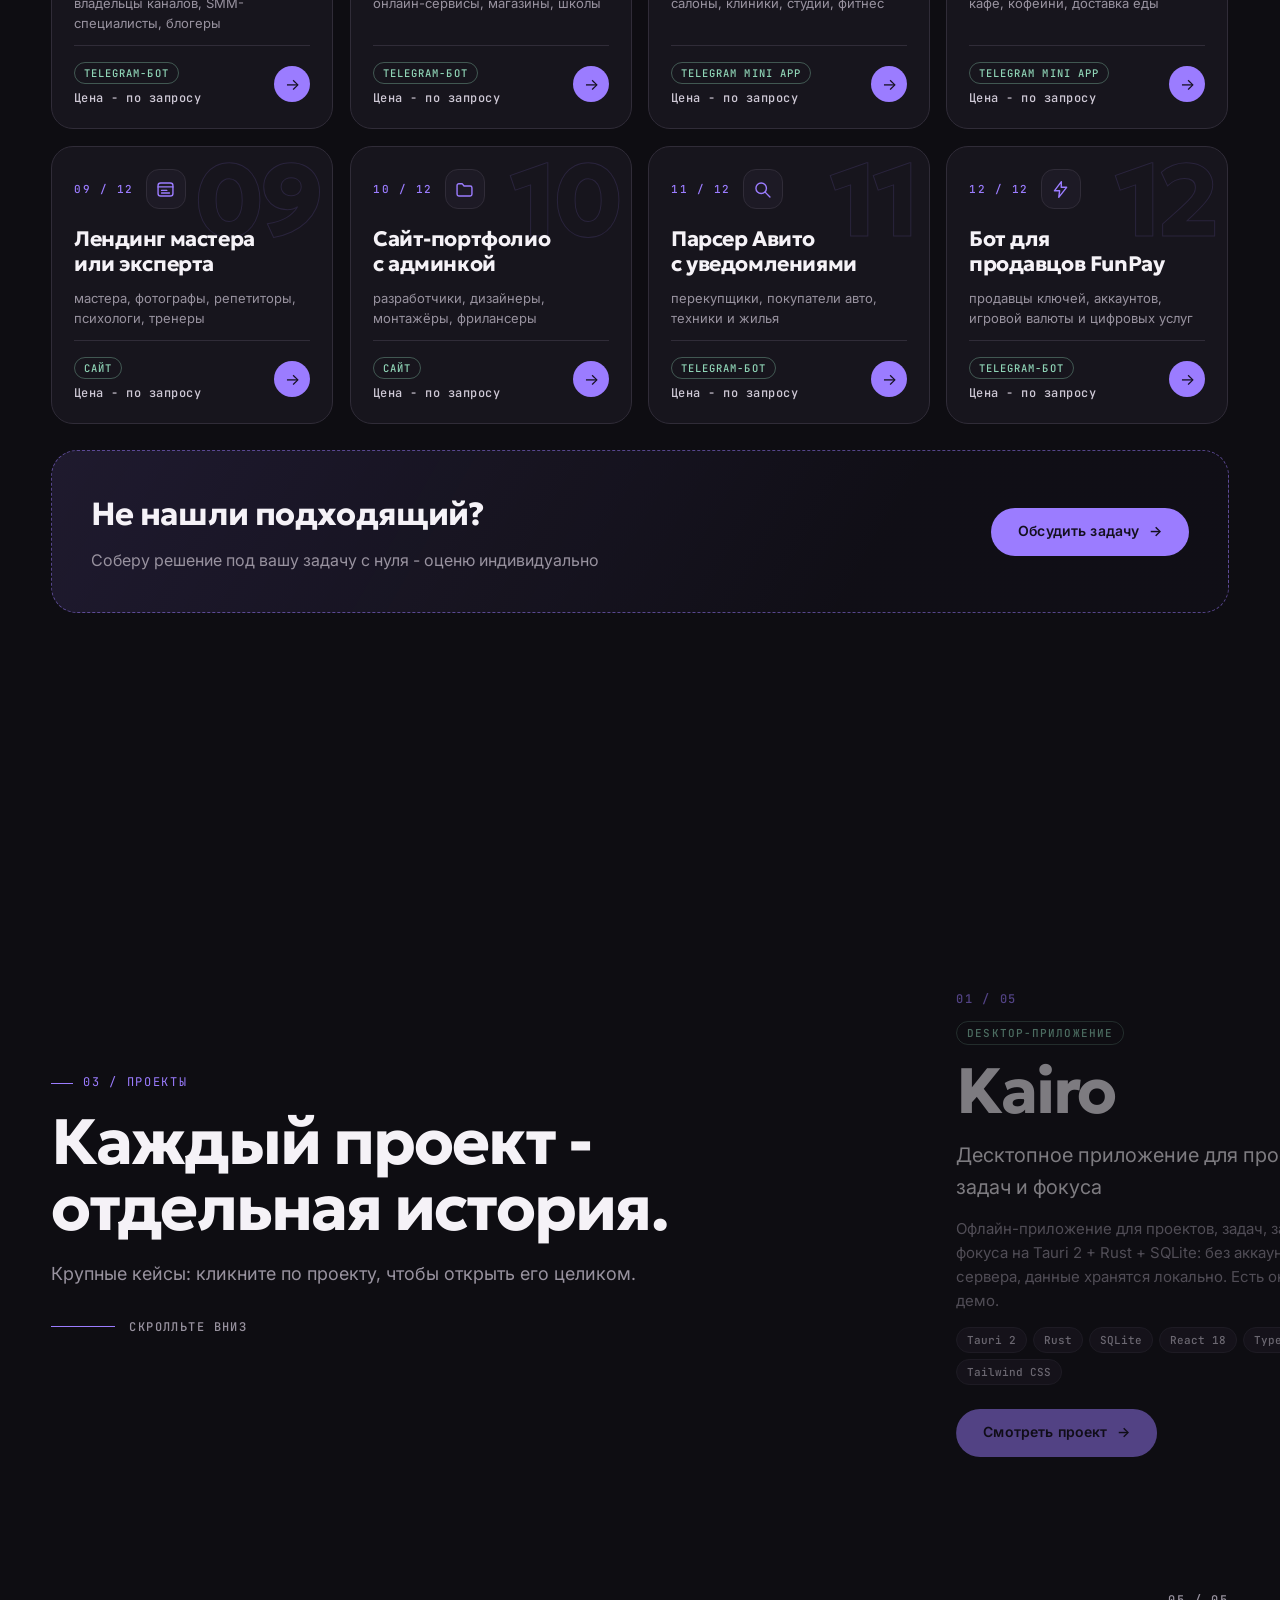
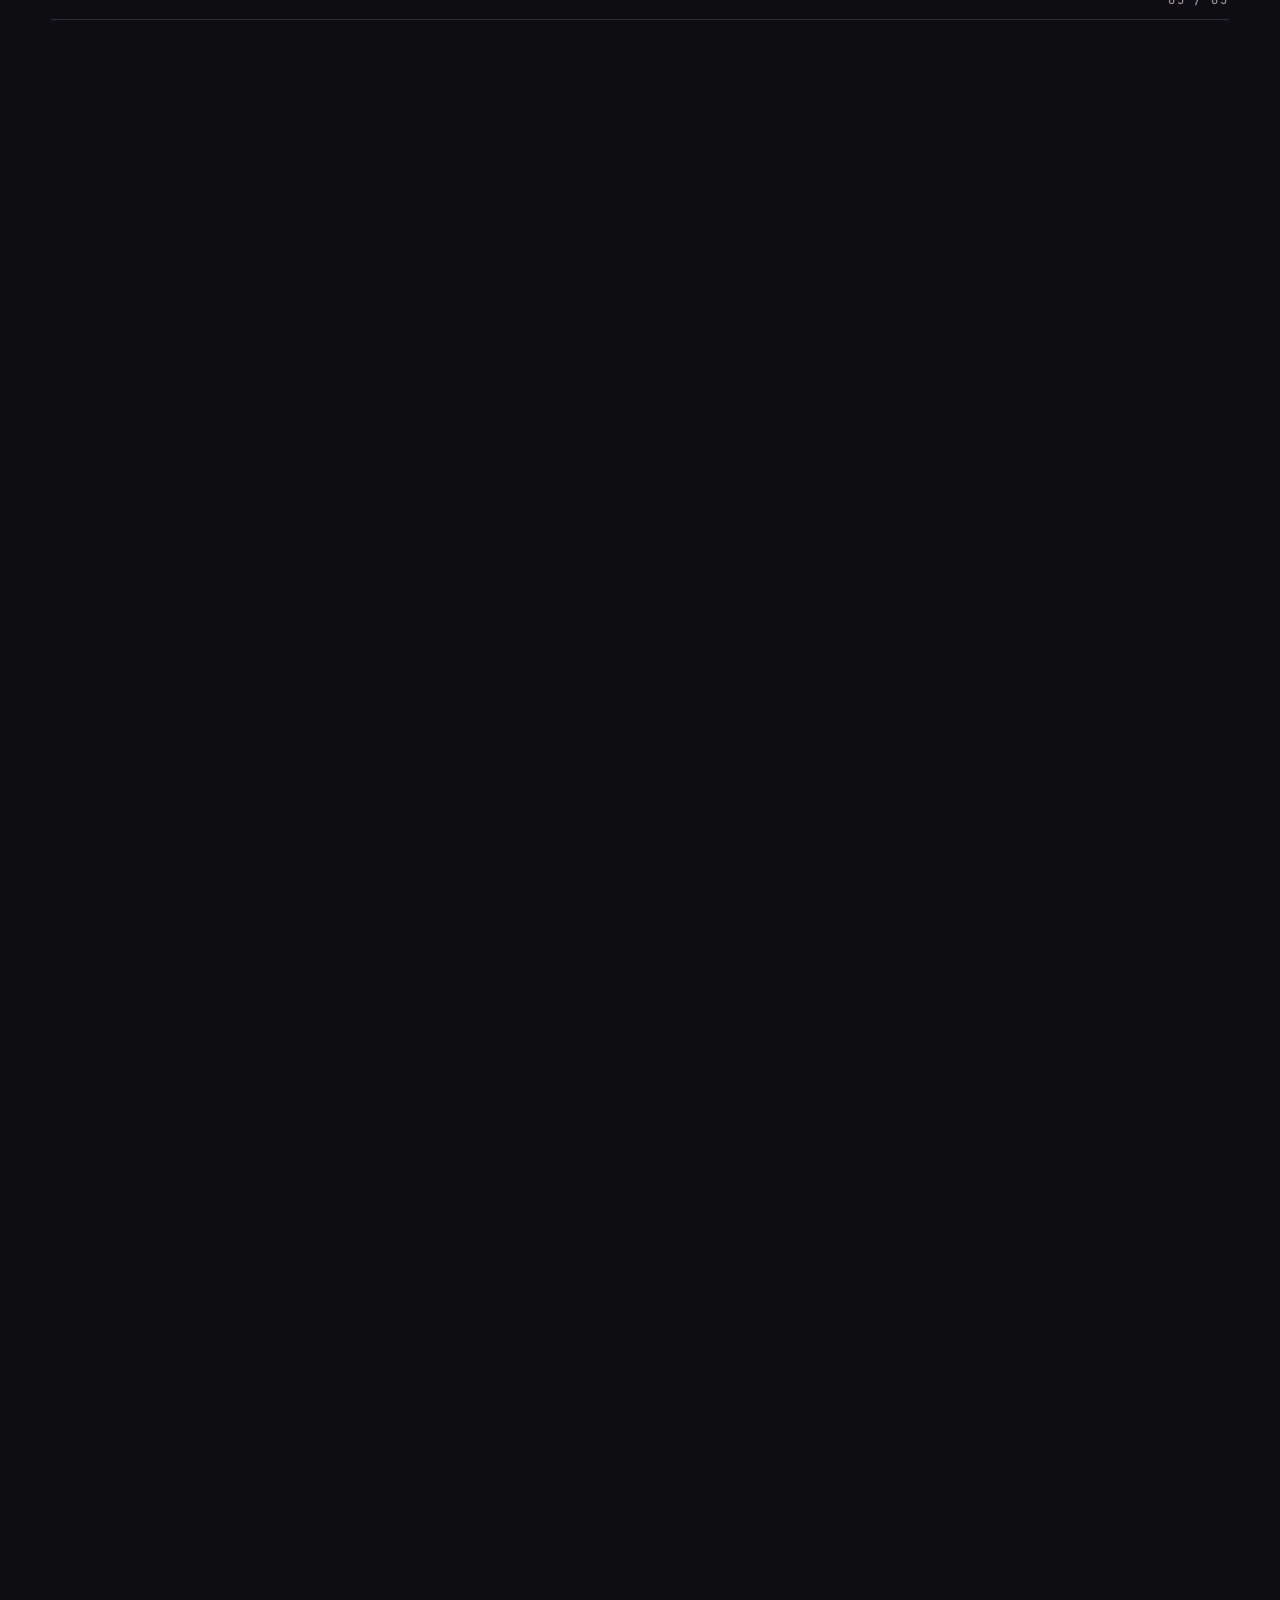
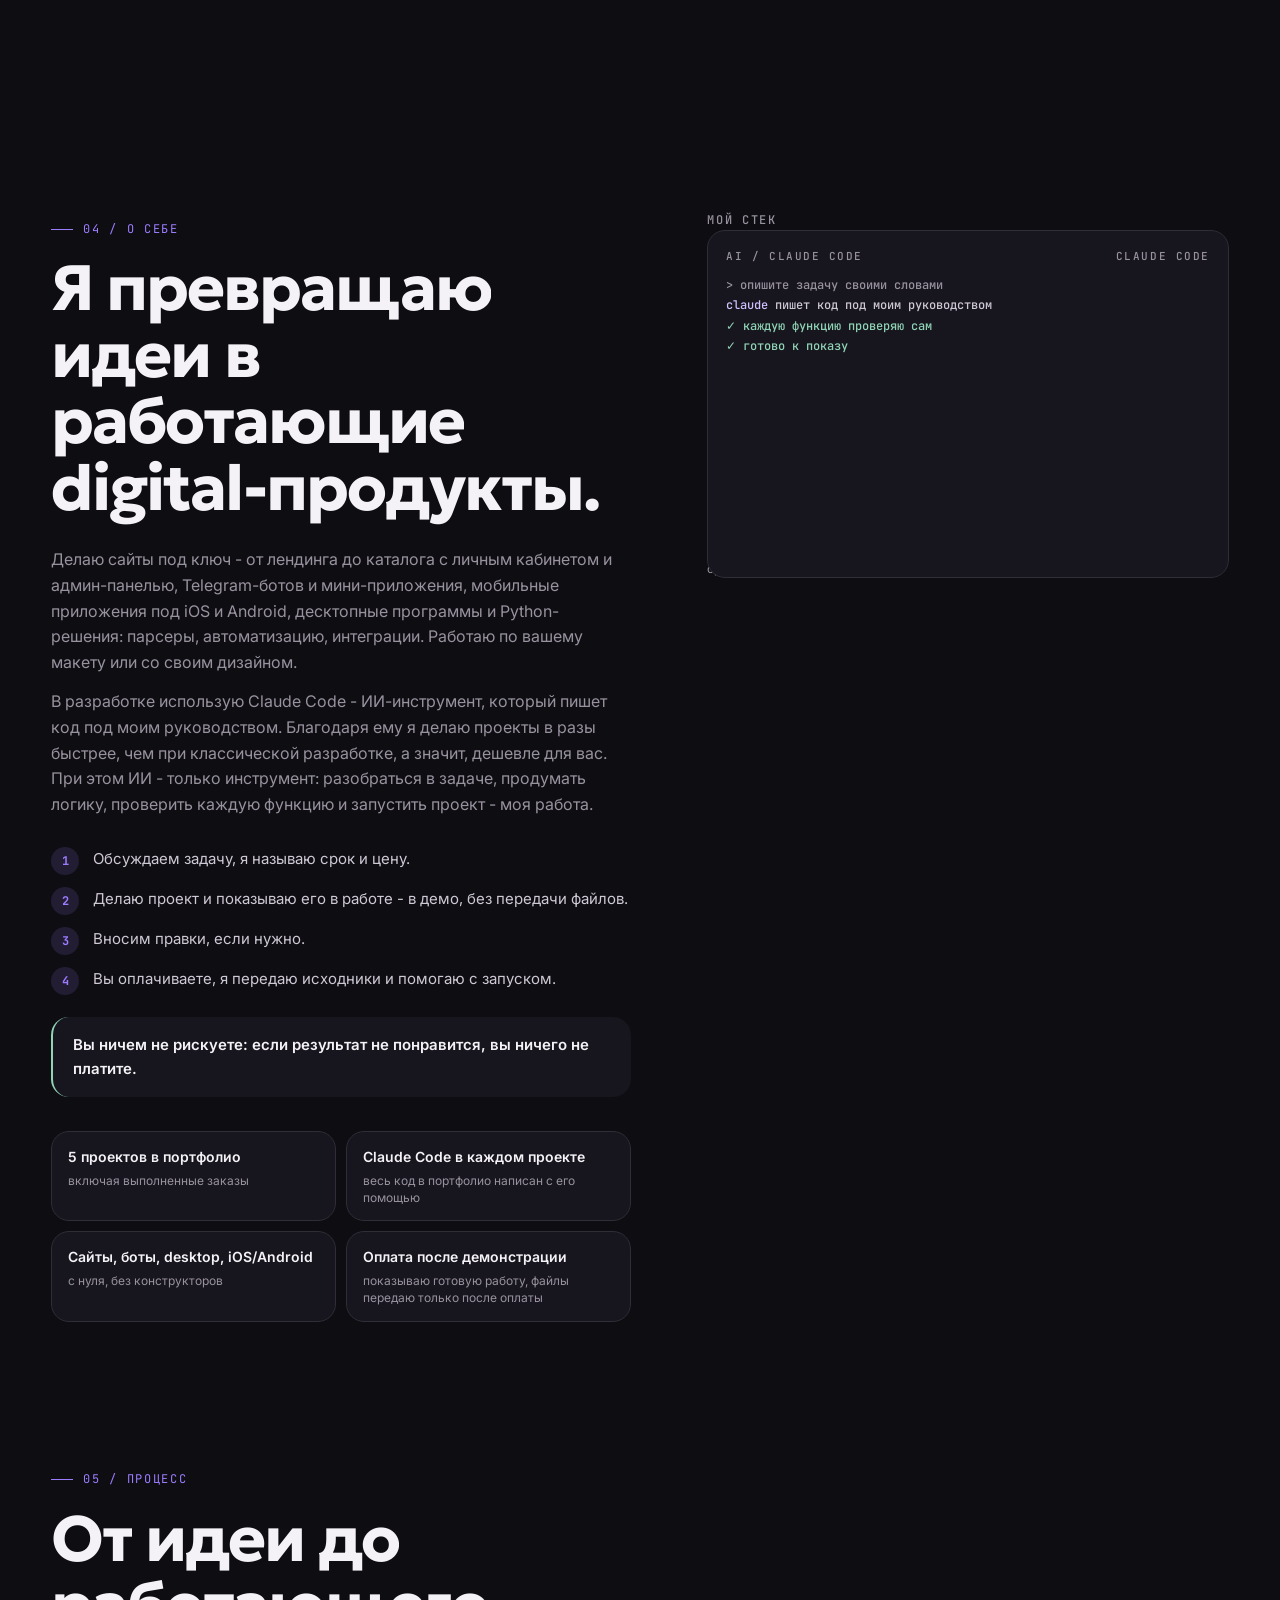
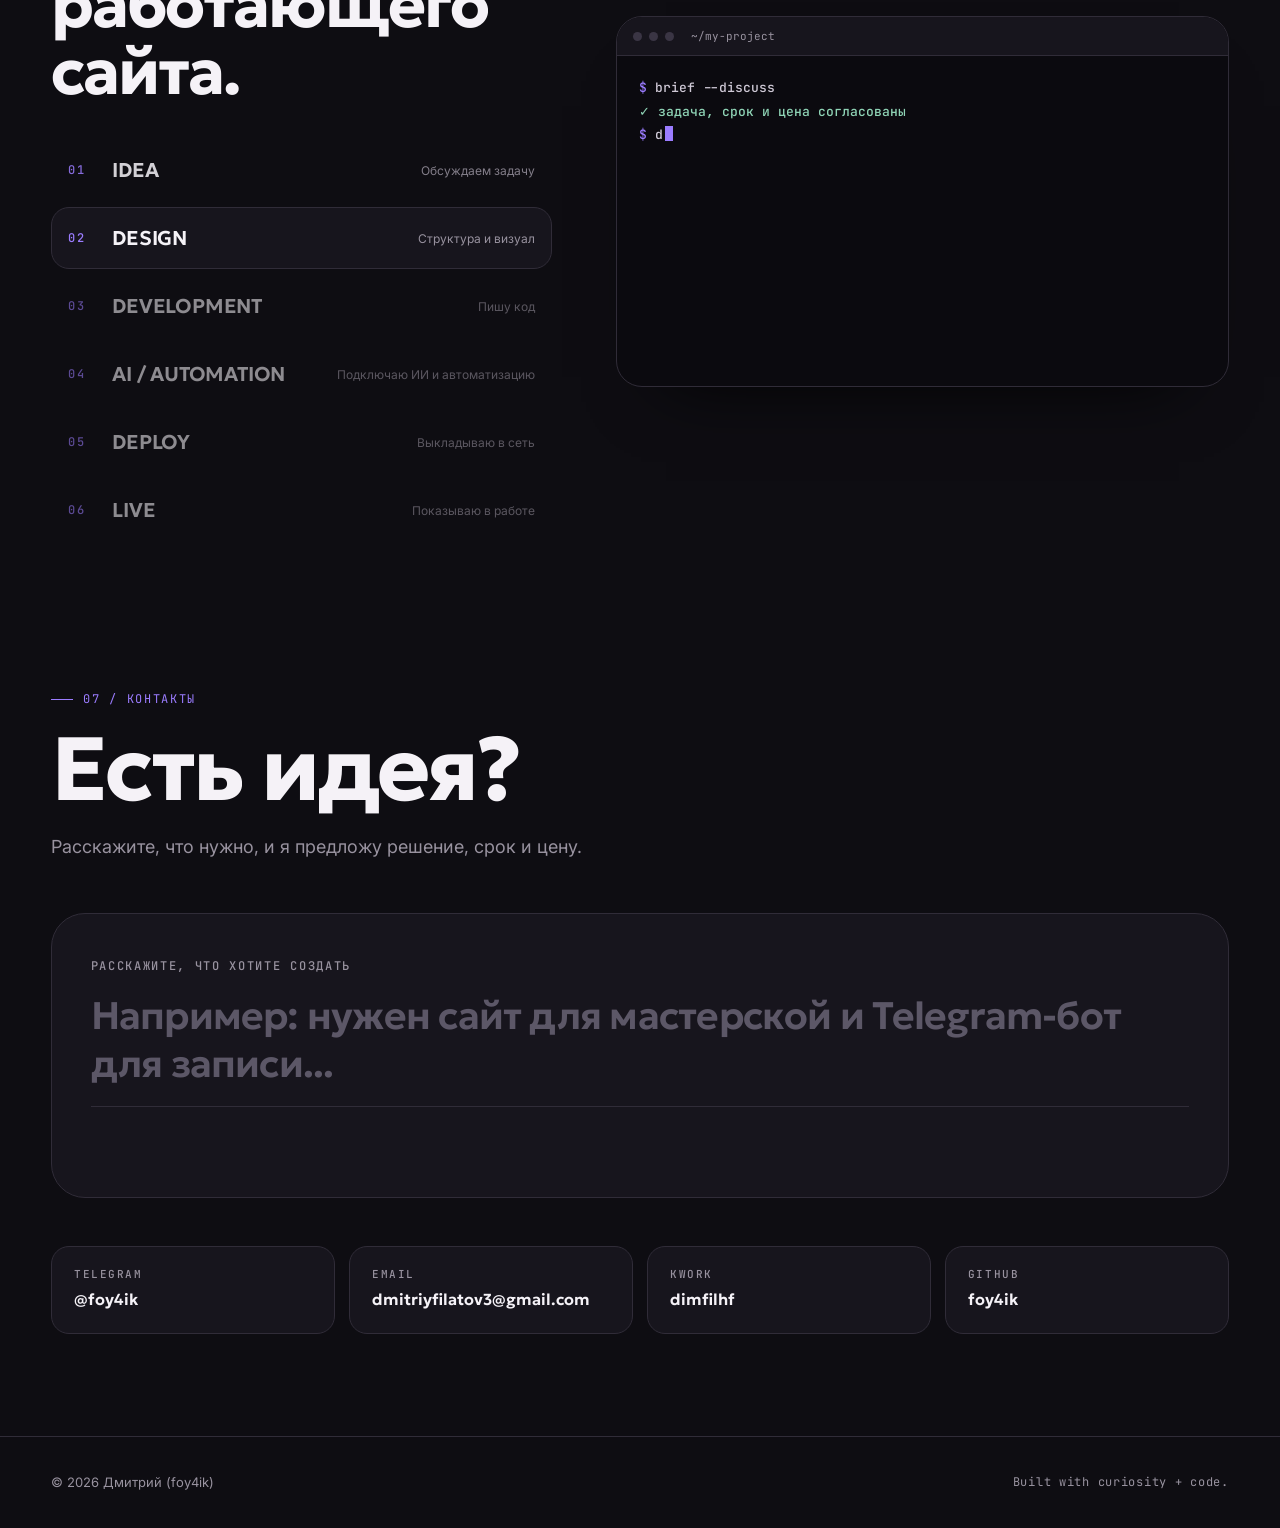
==== commit 4b9bf713: "Admin: update site content" ====
--- a/index.html
+++ b/index.html
@@ -266,7 +266,7 @@
   <div class="case-scroll" id="case-scroll" tabindex="-1"></div>
 </div>
 
-<script id="state-data" type="application/json">{"profile":{"name":"Дмитрий (foy4ik)","role":"Сайты, Telegram-боты и приложения под ключ","tagline":"Делаю сайты, Telegram-ботов и мини-приложения под задачу вашего бизнеса. Сначала показываю готовую работу - платите, только когда всё устраивает.","heroChip":"💳 Оплата после демонстрации","heroChip2":"⚡ Разработка с ИИ - быстрее и дешевле обычного","stackTitle":"Любой","stackText":"Код пишет Claude Code, поэтому я не привязан к одному языку или фреймворку: беру тот стек, который лучше подходит задаче.","limits":["Закрытые SDK, особое оборудование и системы без доступа к среде - только если доступ будет у меня"],"bio":"Делаю сайты под ключ - от лендинга до каталога с личным кабинетом и админ-панелью, Telegram-ботов и мини-приложения, мобильные приложения под iOS и Android, десктопные программы и Python-решения: парсеры, автоматизацию, интеграции. Работаю по вашему макету или со своим дизайном.\n\nВ разработке использую Claude Code - ИИ-инструмент, который пишет код под моим руководством. Благодаря ему я делаю проекты в разы быстрее, чем при классической разработке, а значит, дешевле для вас. При этом ИИ - только инструмент: разобраться в задаче, продумать логику, проверить каждую функцию и запустить проект - моя работа.","steps":["Обсуждаем задачу, я называю срок и цену.","Делаю проект и показываю его в работе - в демо, без передачи файлов.","Вносим правки, если нужно.","Вы оплачиваете, я передаю исходники и помогаю с запуском."],"riskLine":"Вы ничем не рискуете: если результат не понравится, вы ничего не платите.","location":"Remote","available":"Открыт для новых заказов","email":"dmitriyfilatov3@gmail.com","telegram":"https://t.me/foy4ik","github":"https://github.com/foy4ik","kwork":"https://kwork.ru/user/dimfilhf","skills":{"Уже делал на":["Next.js","React","TypeScript","Tailwind CSS","Node.js","Python","Rust + Tauri","PostgreSQL","SQLite","Prisma","Telegram Bot API","Vercel","GitHub Actions"]},"heroTitle":"Создаю сайты,\nкоторые хочется\nоткрыть ещё раз."},"projects":[{"id":"kairo","title":"Kairo","tagline":"Десктопное приложение для проектов, задач и фокуса","description":"Офлайн-приложение для проектов, задач, заметок и фокуса на Tauri 2 + Rust + SQLite: без аккаунта и сервера, данные хранятся локально. Есть онлайн-демо.","meta":"Портфолио-проект - десктопное приложение, соло-разработка","fullDescription":["Kairo собирает в одном офлайн-приложении весь рабочий цикл: спланировать, сфокусироваться, поработать, зафиксировать, подвести итоги. Никакого аккаунта и сервера - все данные лежат в локальном файле SQLite на компьютере пользователя.","Ядро написано на Rust (Tauri 2), интерфейс - на React и TypeScript. Есть установщики для Windows, macOS и Linux, автообновление с проверкой подписи из GitHub Releases и онлайн-демо, которое можно попробовать прямо в браузере без установки."],"features":["Канбан-доска: свои колонки, drag & drop с сохранением порядка, сортировка одним кликом по сроку и приоритету, быстрое добавление задачи одной строкой, фильтры, боковая панель с чек-листом, дедлайном и тегами","Заметки в Markdown с живым превью, папками, тегами, привязкой к задачам и автосохранением","Фокус-таймер на стороне Rust: продолжает работать при скрытом окне, обратный отсчёт в трее, системные уведомления, привязка к задаче","Аналитика: сессии, время в фокусе, разбивка по проектам и тегам, серия дней подряд","Командная палитра (Ctrl+K), работа целиком с клавиатуры, русский и английский без перезапуска, светлая и тёмная темы (тёмная нарисована отдельно, а не инвертирована)","Экспорт и импорт данных в JSON с валидацией и автоматической резервной копией; санитизация Markdown, строгий CSP, проверка подписи обновлений","Качество: 43 unit-теста, 28 тестов на Rust, 41 e2e-сценарий на Playwright, аудит доступности WCAG 2.1 AA по всем экранам без нарушений, CI и сборка инсталляторов под три ОС"],"tags":["Tauri 2","Rust","SQLite","React 18","TypeScript","Tailwind CSS","Zustand"],"link":"https://foy4ik.github.io/kairo/","linkLabel":"Онлайн-демо","repo":"https://github.com/foy4ik/kairo","download":"https://github.com/foy4ik/kairo#download","badge":"Desktop-приложение","video":"images/kairo/kairo-demo.mp4","images":["images/kairo/01-dashboard.webp","images/kairo/02-board.webp","images/kairo/10-sort-confirm.webp","images/kairo/03-notes.webp","images/kairo/04-focus.webp","images/kairo/05-analytics.webp","images/kairo/09-command-palette.webp","images/kairo/08-settings.webp","images/kairo/06-dashboard-light.webp","images/kairo/07-board-light.webp"]},{"id":"finly","title":"Finly","tagline":"Лендинг сервиса управления личными финансами","description":"Коммерческий SaaS-лендинг для вымышленного финтех-продукта: продуманная архитектура компонентов, анимации и адаптивная вёрстка уровня продакшена.","meta":"Портфолио-проект - UI/UX, вёрстка, анимации","fullDescription":["Полноценный коммерческий лендинг для вымышленного SaaS-продукта в сфере личных финансов. Цель проекта - показать полный цикл фронтенд-разработки: от продуманной компонентной архитектуры до анимаций и адаптивной вёрстки уровня продакшена."],"features":["Адаптивная вёрстка от 390px до 1440px+, с переработанным мобильным меню (не просто сжатая десктоп-версия)","Hero-секция с анимированной mockup-карточкой дашборда: счётчики баланса, дорисовывающийся при скролле SVG-график","Тёмная секция превью приложения: баланс, доходы и расходы, разбивка по категориям, фильтруемый список транзакций со своим empty state","Интерактивные тарифы с переключением Monthly/Yearly и живым пересчётом цены","Модальная форма подписки с email-валидацией и состояниями loading/success/error","FAQ-аккордеон, отзывы, social proof, плавный скролл, hover-эффекты на всех интерактивных элементах"],"tags":["Next.js 16","TypeScript","Tailwind CSS v4","shadcn/ui","Framer Motion"],"link":"https://finly-sandy.vercel.app/","linkLabel":"Демо","repo":"https://github.com/foy4ik/finly","badge":"","images":["images/finly/finly-01-hero.webp","images/finly/finly-02-dashboard.webp","images/finly/finly-03-pricing.webp","images/finly/finly-04-features.webp","images/finly/finly-05-mobile.webp","images/finly/finly-06-mobile-menu.webp"]},{"id":"forma-studio","title":"Forma Studio","tagline":"Сайт дизайн-студии интерьеров","description":"Многостраничный сайт премиальной студии дизайна интерьеров: каталог кейсов, полноэкранная галерея, формы и анимации на уровне продакшена.","meta":"Портфолио-проект, соло - от архитектуры до деплоя","fullDescription":["Многостраничный сайт для вымышленной премиальной студии дизайна интерьеров. Самостоятельный проект для портфолио: полный цикл - от архитектуры до деплоя."],"features":["Главная страница: hero, подборка проектов, услуги, процесс работы, отзывы","Каталог проектов (9 кейсов) с фильтрацией по категориям, подгрузкой и анимацией сетки","Детальная страница проекта: полноэкранная галерея с управлением с клавиатуры, навигация между соседними проектами, похожие проекты","Страница услуг с описанием процесса по каждому направлению","Страница «о студии»: таймлайн, команда, ценности, цифры","Форма обратной связи с клиентской валидацией и состояниями загрузки/успеха/ошибки","Кастомная 404-страница, полная адаптивность, fullscreen-меню на мобильных","SEO-метаданные для каждой страницы, семантическая разметка, поддержка prefers-reduced-motion"],"tags":["Next.js","TypeScript","Tailwind CSS","Framer Motion","Lucide Icons"],"link":"https://forma-studio-rouge-nine.vercel.app/","linkLabel":"Демо","repo":"https://github.com/foy4ik/forma-studio","badge":"","images":["images/forma/01-home-hero.webp","images/forma/02-projects-catalog.webp","images/forma/03-project-detail.webp","images/forma/04-project-gallery-lightbox.webp","images/forma/05-services.webp","images/forma/06-mobile-home.webp"]},{"id":"taskflow","title":"TaskFlow","tagline":"Telegram Mini App для задач и напоминаний","description":"Telegram Mini App для управления задачами и напоминаниями с криптографически проверенной авторизацией через Telegram, PostgreSQL и Next.js.","meta":"Telegram Mini App - full-stack","fullDescription":["TaskFlow - полноценный менеджер задач, реализованный как нативное мини-приложение внутри Telegram. Авторизация проходит через сам Telegram: initData проверяется по HMAC-SHA256 на сервере при каждом запросе, поэтому подделать личность пользователя со стороны клиента невозможно.","Фронтенд - Next.js (App Router) и TypeScript, бэкенд - PostgreSQL и Prisma, с оптимистичными обновлениями интерфейса, тактильной обратной связью (haptics) и темой, которая мгновенно подстраивается под цветовую схему самого Telegram. У задач есть приоритеты, категории, сроки и настраиваемые напоминания - в момент события, за 30 минут/час/сутки, либо мягкое напоминание через час после дедлайна, если задача не выполнена - они приходят прямо от бота по расписанию. Интерфейс полностью двуязычный (русский/английский), спроектирован mobile-first под встроенный браузер Telegram, с отдельным вниманием к доступности, обработке ошибок и офлайн-состояниям."],"features":["Серверная HMAC-проверка initData от Telegram - клиентским данным о личности не доверяем никогда","Оптимистичные обновления, тактильная отдача, светлая/тёмная/нативная Telegram-тема","Настраиваемые напоминания по задачам, доставляются через реального Telegram-бота с точностью до минуты","Раздел статистики с графиком активности за 7 дней и разбивкой по категориям","Двуязычный интерфейс (RU/EN), адаптивный от 375px до десктопа"],"tags":["Next.js","TypeScript","PostgreSQL","Prisma","Telegram Mini Apps"],"link":"https://t.me/T4skFlowbot","linkLabel":"Открыть бота","repo":"https://github.com/foy4ik/taskflow","badge":"","images":["images/taskflow/home.webp","images/taskflow/tasks.webp","images/taskflow/create-form.webp","images/taskflow/statistics.webp"]},{"id":"trofimovskie","title":"Трофимовские кухни","tagline":"Каталог сопутствующих товаров + админ-панель","description":"Каталог сопутствующих товаров (47 000+ SKU) с автоимпортом из XML-фида поставщика и админ-панелью с нуля - инструмент для менеджеров производителя кухонь.","meta":"Веб-приложение, соло-разработка","fullDescription":["Производитель кухонь на заказ допродаёт клиентам сопутствующие товары - фурнитуру, мойки, смесители, ручки, направляющие - по каталогу поставщика на 47 000+ SKU. Нужен был инструмент для менеджеров: показать клиенту каталог, собрать корзину, отправить её по ссылке клиенту, а тот сам оформляет заявку - без онлайн-оплаты и доставки, это витрина с быстрым оформлением интереса, а не интернет-магазин."],"features":["Автоимпорт каталога из XML-фида поставщика: потоковый парсинг 47 000+ товаров и 1300+ категорий, ежедневное обновление по расписанию, сравнение по хэшу и защитный порог на случай сбоя у поставщика","Ценовой движок: общая наценка + наценка по категории/товару + настраиваемое округление с понятным приоритетом правил","Публичный каталог: дерево категорий, полнотекстовый поиск, фильтры по бренду и характеристикам (включая свой двухползунковый range-слайдер для числовых параметров), сортировки, пагинация, галерея фото на карточке товара","Корзина без регистрации, расшаривание по ссылке, клиент сам дооформляет заявку","Админ-панель с нуля: товары и категории с откатом ручных правок к исходнику из фида, наценки, статические страницы, баннеры, заявки, история импортов, восстановление битых картинок","Self-hosted продакшен: свой Node-сервер, cron внутри процесса, SQLite с решением проблем конкурентной записи"],"tags":["Next.js","TypeScript","Prisma","SQLite","Tailwind CSS","XML-парсинг"],"link":"","linkLabel":"Демо","repo":"","badge":"Реальный заказ","images":["images/trofim/01-glavnaya.webp","images/trofim/02-kategoriya.webp","images/trofim/03-filtry.webp","images/trofim/04-admin-kategorii.webp"]}],"services":[{"id":"svc-booking","emoji":"🗓️","title":"Бот записи клиентов (Telegram, VK, MAX)","audience":"салоны, барберы, мастера, репетиторы, студии","includes":["Выбор услуги, мастера и времени","Напоминания клиентам","Управление расписанием в админке","Рассылки по базе клиентов"],"term":"от 2 дней","price":"от 2 500 ₽","note":"","projectId":""},{"id":"svc-leads","emoji":"📥","title":"Бот для приёма заявок","audience":"эксперты, онлайн-школы, сфера услуг","includes":["Квиз из нескольких вопросов","Сбор контактов","Мгновенная отправка заявки менеджеру","База клиентов в таблице","Рассылки"],"term":"от 2 дней","price":"от 2 500 ₽","note":"","projectId":""},{"id":"svc-shop","emoji":"🛍️","title":"Магазин внутри Telegram (Mini App)","audience":"магазины, кафе, производители","includes":["Каталог с фото и фильтрами","Корзина и оформление заказа без выхода из Telegram","Уведомления о заказах","Админка для товаров и заказов"],"term":"от 3 дней","price":"от 7 000 ₽","note":"","projectId":"taskflow"},{"id":"svc-landing","emoji":"🚀","title":"Лендинг под ключ","audience":"услуги, продукт, мероприятие","includes":["Адаптивный дизайн","Форма с отправкой заявок в Telegram","Подключение домена и хостинга","Базовая SEO-настройка"],"term":"от 2 дней","price":"от 2 500 ₽","note":"","projectId":"finly"},{"id":"svc-catalog","emoji":"🗂️","title":"Сайт-каталог с админ-панелью","audience":"производители и магазины без онлайн-оплаты","includes":["Каталог с фильтрами","Импорт товаров из XML/Excel поставщика","Автоматическая наценка","Корзина-заявка","Админ-панель"],"term":"от 3 дней","price":"от 8 000 ₽","note":"","projectId":"trofimovskie"},{"id":"svc-parser","emoji":"🔎","title":"Парсер с уведомлениями","audience":"селлеры, перекупщики, закупки","includes":["Мониторинг Авито, WB, Ozon или сайтов конкурентов","Выгрузка в Excel/Google Таблицы","Уведомления в Telegram о новых объявлениях и изменении цен"],"term":"от 1 дня","price":"от 2 000 ₽","note":"","projectId":""},{"id":"svc-ai","emoji":"🤖","title":"ИИ-консультант для бизнеса","audience":"бизнес с потоком однотипных вопросов","includes":["Ответы клиентам по вашему прайсу и FAQ 24/7","Передача сложных вопросов и заявок менеджеру","Обучение на ваших материалах"],"term":"от 3 дней","price":"от 5 000 ₽","note":"Запросы к ИИ оплачиваются отдельно по тарифу провайдера","projectId":""},{"id":"svc-layout","emoji":"🎨","title":"Вёрстка по макету Figma","audience":"дизайнеры и студии","includes":["Адаптивная вёрстка близко к макету","HTML, CSS, JS","Меню, формы и анимации","Правки без ограничений"],"term":"от 1 дня","price":"от 1 600 ₽","note":"3 пакета - до 3 блоков за 1 600 ₽, лендинг до 7 блоков за 2 400 ₽, до 3 страниц или 12 блоков за 3 600 ₽","projectId":""}],"reviews":[]}</script>
+<script id="state-data" type="application/json">{"profile":{"name":"Дмитрий (foy4ik)","role":"Сайты, Telegram-боты и приложения под ключ","tagline":"Делаю сайты, Telegram-ботов и мини-приложения под задачу вашего бизнеса. Сначала показываю готовую работу - платите, только когда всё устраивает.","heroChip":"💳 Оплата после демонстрации","heroChip2":"⚡ Разработка с ИИ - быстрее и дешевле обычного","stackTitle":"Любой","stackText":"Код пишет Claude Code, поэтому я не привязан к одному языку или фреймворку: беру тот стек, который лучше подходит задаче.","limits":["Закрытые SDK, особое оборудование и системы без доступа к среде - только если доступ будет у меня"],"bio":"Делаю сайты под ключ - от лендинга до каталога с личным кабинетом и админ-панелью, Telegram-ботов и мини-приложения, мобильные приложения под iOS и Android, десктопные программы и Python-решения: парсеры, автоматизацию, интеграции. Работаю по вашему макету или со своим дизайном.\n\nВ разработке использую Claude Code - ИИ-инструмент, который пишет код под моим руководством. Благодаря ему я делаю проекты в разы быстрее, чем при классической разработке, а значит, дешевле для вас. При этом ИИ - только инструмент: разобраться в задаче, продумать логику, проверить каждую функцию и запустить проект - моя работа.","steps":["Обсуждаем задачу, я называю срок и цену.","Делаю проект и показываю его в работе - в демо, без передачи файлов.","Вносим правки, если нужно.","Вы оплачиваете, я передаю исходники и помогаю с запуском."],"riskLine":"Вы ничем не рискуете: если результат не понравится, вы ничего не платите.","location":"Remote","available":"Открыт для новых заказов","email":"dmitriyfilatov3@gmail.com","telegram":"https://t.me/foy4ik","github":"https://github.com/foy4ik","kwork":"https://kwork.ru/user/dimfilhf","skills":{"Уже делал на":["Next.js","React","TypeScript","Tailwind CSS","Node.js","Python","Rust + Tauri","PostgreSQL","SQLite","Prisma","Telegram Bot API","Vercel","GitHub Actions"]},"heroTitle":"Создаю сайты,\nкоторые хочется\nоткрыть ещё раз."},"projects":[{"id":"kairo","title":"Kairo","tagline":"Десктопное приложение для проектов, задач и фокуса","description":"Офлайн-приложение для проектов, задач, заметок и фокуса на Tauri 2 + Rust + SQLite: без аккаунта и сервера, данные хранятся локально. Есть онлайн-демо.","meta":"Портфолио-проект - десктопное приложение, соло-разработка","fullDescription":["Kairo собирает в одном офлайн-приложении весь рабочий цикл: спланировать, сфокусироваться, поработать, зафиксировать, подвести итоги. Никакого аккаунта и сервера - все данные лежат в локальном файле SQLite на компьютере пользователя.","Ядро написано на Rust (Tauri 2), интерфейс - на React и TypeScript. Есть установщики для Windows, macOS и Linux, автообновление с проверкой подписи из GitHub Releases и онлайн-демо, которое можно попробовать прямо в браузере без установки."],"features":["Канбан-доска: свои колонки, drag & drop с сохранением порядка, сортировка одним кликом по сроку и приоритету, быстрое добавление задачи одной строкой, фильтры, боковая панель с чек-листом, дедлайном и тегами","Заметки в Markdown с живым превью, папками, тегами, привязкой к задачам и автосохранением","Фокус-таймер на стороне Rust: продолжает работать при скрытом окне, обратный отсчёт в трее, системные уведомления, привязка к задаче","Аналитика: сессии, время в фокусе, разбивка по проектам и тегам, серия дней подряд","Командная палитра (Ctrl+K), работа целиком с клавиатуры, русский и английский без перезапуска, светлая и тёмная темы (тёмная нарисована отдельно, а не инвертирована)","Экспорт и импорт данных в JSON с валидацией и автоматической резервной копией; санитизация Markdown, строгий CSP, проверка подписи обновлений","Качество: 43 unit-теста, 28 тестов на Rust, 41 e2e-сценарий на Playwright, аудит доступности WCAG 2.1 AA по всем экранам без нарушений, CI и сборка инсталляторов под три ОС"],"tags":["Tauri 2","Rust","SQLite","React 18","TypeScript","Tailwind CSS","Zustand"],"link":"https://foy4ik.github.io/kairo/","linkLabel":"Онлайн-демо","repo":"https://github.com/foy4ik/kairo","download":"https://github.com/foy4ik/kairo#download","badge":"Desktop-приложение","video":"images/kairo/kairo-demo.mp4","images":["images/kairo/01-dashboard.webp","images/kairo/02-board.webp","images/kairo/10-sort-confirm.webp","images/kairo/03-notes.webp","images/kairo/04-focus.webp","images/kairo/05-analytics.webp","images/kairo/09-command-palette.webp","images/kairo/08-settings.webp","images/kairo/06-dashboard-light.webp","images/kairo/07-board-light.webp"]},{"id":"finly","title":"Finly","tagline":"Лендинг сервиса управления личными финансами","description":"Коммерческий SaaS-лендинг для вымышленного финтех-продукта: продуманная архитектура компонентов, анимации и адаптивная вёрстка уровня продакшена.","meta":"Портфолио-проект - UI/UX, вёрстка, анимации","fullDescription":["Полноценный коммерческий лендинг для вымышленного SaaS-продукта в сфере личных финансов. Цель проекта - показать полный цикл фронтенд-разработки: от продуманной компонентной архитектуры до анимаций и адаптивной вёрстки уровня продакшена."],"features":["Адаптивная вёрстка от 390px до 1440px+, с переработанным мобильным меню (не просто сжатая десктоп-версия)","Hero-секция с анимированной mockup-карточкой дашборда: счётчики баланса, дорисовывающийся при скролле SVG-график","Тёмная секция превью приложения: баланс, доходы и расходы, разбивка по категориям, фильтруемый список транзакций со своим empty state","Интерактивные тарифы с переключением Monthly/Yearly и живым пересчётом цены","Модальная форма подписки с email-валидацией и состояниями loading/success/error","FAQ-аккордеон, отзывы, social proof, плавный скролл, hover-эффекты на всех интерактивных элементах"],"tags":["Next.js 16","TypeScript","Tailwind CSS v4","shadcn/ui","Framer Motion"],"link":"https://finly-sandy.vercel.app/","linkLabel":"Демо","repo":"https://github.com/foy4ik/finly","badge":"","images":["images/finly/finly-01-hero.webp","images/finly/finly-02-dashboard.webp","images/finly/finly-03-pricing.webp","images/finly/finly-04-features.webp","images/finly/finly-05-mobile.webp","images/finly/finly-06-mobile-menu.webp"]},{"id":"forma-studio","title":"Forma Studio","tagline":"Сайт дизайн-студии интерьеров","description":"Многостраничный сайт премиальной студии дизайна интерьеров: каталог кейсов, полноэкранная галерея, формы и анимации на уровне продакшена.","meta":"Портфолио-проект, соло - от архитектуры до деплоя","fullDescription":["Многостраничный сайт для вымышленной премиальной студии дизайна интерьеров. Самостоятельный проект для портфолио: полный цикл - от архитектуры до деплоя."],"features":["Главная страница: hero, подборка проектов, услуги, процесс работы, отзывы","Каталог проектов (9 кейсов) с фильтрацией по категориям, подгрузкой и анимацией сетки","Детальная страница проекта: полноэкранная галерея с управлением с клавиатуры, навигация между соседними проектами, похожие проекты","Страница услуг с описанием процесса по каждому направлению","Страница «о студии»: таймлайн, команда, ценности, цифры","Форма обратной связи с клиентской валидацией и состояниями загрузки/успеха/ошибки","Кастомная 404-страница, полная адаптивность, fullscreen-меню на мобильных","SEO-метаданные для каждой страницы, семантическая разметка, поддержка prefers-reduced-motion"],"tags":["Next.js","TypeScript","Tailwind CSS","Framer Motion","Lucide Icons"],"link":"https://forma-studio-rouge-nine.vercel.app/","linkLabel":"Демо","repo":"https://github.com/foy4ik/forma-studio","badge":"","images":["images/forma/01-home-hero.webp","images/forma/02-projects-catalog.webp","images/forma/03-project-detail.webp","images/forma/04-project-gallery-lightbox.webp","images/forma/05-services.webp","images/forma/06-mobile-home.webp"]},{"id":"taskflow","title":"TaskFlow","tagline":"Telegram Mini App для задач и напоминаний","description":"Telegram Mini App для управления задачами и напоминаниями с криптографически проверенной авторизацией через Telegram, PostgreSQL и Next.js.","meta":"Telegram Mini App - full-stack","fullDescription":["TaskFlow - полноценный менеджер задач, реализованный как нативное мини-приложение внутри Telegram. Авторизация проходит через сам Telegram: initData проверяется по HMAC-SHA256 на сервере при каждом запросе, поэтому подделать личность пользователя со стороны клиента невозможно.","Фронтенд - Next.js (App Router) и TypeScript, бэкенд - PostgreSQL и Prisma, с оптимистичными обновлениями интерфейса, тактильной обратной связью (haptics) и темой, которая мгновенно подстраивается под цветовую схему самого Telegram. У задач есть приоритеты, категории, сроки и настраиваемые напоминания - в момент события, за 30 минут/час/сутки, либо мягкое напоминание через час после дедлайна, если задача не выполнена - они приходят прямо от бота по расписанию. Интерфейс полностью двуязычный (русский/английский), спроектирован mobile-first под встроенный браузер Telegram, с отдельным вниманием к доступности, обработке ошибок и офлайн-состояниям."],"features":["Серверная HMAC-проверка initData от Telegram - клиентским данным о личности не доверяем никогда","Оптимистичные обновления, тактильная отдача, светлая/тёмная/нативная Telegram-тема","Настраиваемые напоминания по задачам, доставляются через реального Telegram-бота с точностью до минуты","Раздел статистики с графиком активности за 7 дней и разбивкой по категориям","Двуязычный интерфейс (RU/EN), адаптивный от 375px до десктопа"],"tags":["Next.js","TypeScript","PostgreSQL","Prisma","Telegram Mini Apps"],"link":"https://t.me/T4skFlowbot","linkLabel":"Открыть бота","repo":"https://github.com/foy4ik/taskflow","badge":"","images":["images/taskflow/home.webp","images/taskflow/tasks.webp","images/taskflow/create-form.webp","images/taskflow/statistics.webp"]},{"id":"trofimovskie","title":"Трофимовские кухни","tagline":"Каталог сопутствующих товаров + админ-панель","description":"Каталог сопутствующих товаров (47 000+ SKU) с автоимпортом из XML-фида поставщика и админ-панелью с нуля - инструмент для менеджеров производителя кухонь.","meta":"Веб-приложение, соло-разработка","fullDescription":["Производитель кухонь на заказ допродаёт клиентам сопутствующие товары - фурнитуру, мойки, смесители, ручки, направляющие - по каталогу поставщика на 47 000+ SKU. Нужен был инструмент для менеджеров: показать клиенту каталог, собрать корзину, отправить её по ссылке клиенту, а тот сам оформляет заявку - без онлайн-оплаты и доставки, это витрина с быстрым оформлением интереса, а не интернет-магазин."],"features":["Автоимпорт каталога из XML-фида поставщика: потоковый парсинг 47 000+ товаров и 1300+ категорий, ежедневное обновление по расписанию, сравнение по хэшу и защитный порог на случай сбоя у поставщика","Ценовой движок: общая наценка + наценка по категории/товару + настраиваемое округление с понятным приоритетом правил","Публичный каталог: дерево категорий, полнотекстовый поиск, фильтры по бренду и характеристикам (включая свой двухползунковый range-слайдер для числовых параметров), сортировки, пагинация, галерея фото на карточке товара","Корзина без регистрации, расшаривание по ссылке, клиент сам дооформляет заявку","Админ-панель с нуля: товары и категории с откатом ручных правок к исходнику из фида, наценки, статические страницы, баннеры, заявки, история импортов, восстановление битых картинок","Self-hosted продакшен: свой Node-сервер, cron внутри процесса, SQLite с решением проблем конкурентной записи"],"tags":["Next.js","TypeScript","Prisma","SQLite","Tailwind CSS","XML-парсинг"],"link":"","linkLabel":"Демо","repo":"","badge":"Реальный заказ","images":["images/trofim/01-glavnaya.webp","images/trofim/02-kategoriya.webp","images/trofim/03-filtry.webp","images/trofim/04-admin-kategorii.webp"]}],"services":[{"id":"svc-booking","emoji":"🗓️","title":"Бот записи клиентов (Telegram, VK, MAX)","audience":"салоны, барберы, мастера, репетиторы, студии","includes":["Выбор услуги, мастера и времени","Напоминания клиентам","Управление расписанием в админке","Рассылки по базе клиентов"],"term":"от 2 дней","price":"от 1 200 ₽","note":"","projectId":""},{"id":"svc-leads","emoji":"📥","title":"Бот для приёма заявок","audience":"эксперты, онлайн-школы, сфера услуг","includes":["Квиз из нескольких вопросов","Сбор контактов","Мгновенная отправка заявки менеджеру","База клиентов в таблице","Рассылки"],"term":"от 2 дней","price":"от 2 500 ₽","note":"","projectId":""},{"id":"svc-shop","emoji":"🛍️","title":"Магазин внутри Telegram (Mini App)","audience":"магазины, кафе, производители","includes":["Каталог с фото и фильтрами","Корзина и оформление заказа без выхода из Telegram","Уведомления о заказах","Админка для товаров и заказов"],"term":"от 3 дней","price":"от 7 000 ₽","note":"","projectId":"taskflow"},{"id":"svc-landing","emoji":"🚀","title":"Лендинг под ключ","audience":"услуги, продукт, мероприятие","includes":["Адаптивный дизайн","Форма с отправкой заявок в Telegram","Подключение домена и хостинга","Базовая SEO-настройка"],"term":"от 2 дней","price":"от 2 500 ₽","note":"","projectId":"finly"},{"id":"svc-catalog","emoji":"🗂️","title":"Сайт-каталог с админ-панелью","audience":"производители и магазины без онлайн-оплаты","includes":["Каталог с фильтрами","Импорт товаров из XML/Excel поставщика","Автоматическая наценка","Корзина-заявка","Админ-панель"],"term":"от 3 дней","price":"от 8 000 ₽","note":"","projectId":"trofimovskie"},{"id":"svc-parser","emoji":"🔎","title":"Парсер с уведомлениями","audience":"селлеры, перекупщики, закупки","includes":["Мониторинг Авито, WB, Ozon или сайтов конкурентов","Выгрузка в Excel/Google Таблицы","Уведомления в Telegram о новых объявлениях и изменении цен"],"term":"от 1 дня","price":"от 2 000 ₽","note":"","projectId":""},{"id":"svc-ai","emoji":"🤖","title":"ИИ-консультант для бизнеса","audience":"бизнес с потоком однотипных вопросов","includes":["Ответы клиентам по вашему прайсу и FAQ 24/7","Передача сложных вопросов и заявок менеджеру","Обучение на ваших материалах"],"term":"от 3 дней","price":"от 5 000 ₽","note":"Запросы к ИИ оплачиваются отдельно по тарифу провайдера","projectId":""},{"id":"svc-layout","emoji":"🎨","title":"Вёрстка по макету Figma","audience":"дизайнеры и студии","includes":["Адаптивная вёрстка близко к макету","HTML, CSS, JS","Меню, формы и анимации","Правки без ограничений"],"term":"от 1 дня","price":"от 1 600 ₽","note":"3 пакета - до 3 блоков за 1 600 ₽, лендинг до 7 блоков за 2 400 ₽, до 3 страниц или 12 блоков за 3 600 ₽","projectId":""}],"reviews":[]}</script>
 
 <script src="vendor/gsap.min.js"></script>
 <script src="vendor/ScrollTrigger.min.js"></script>
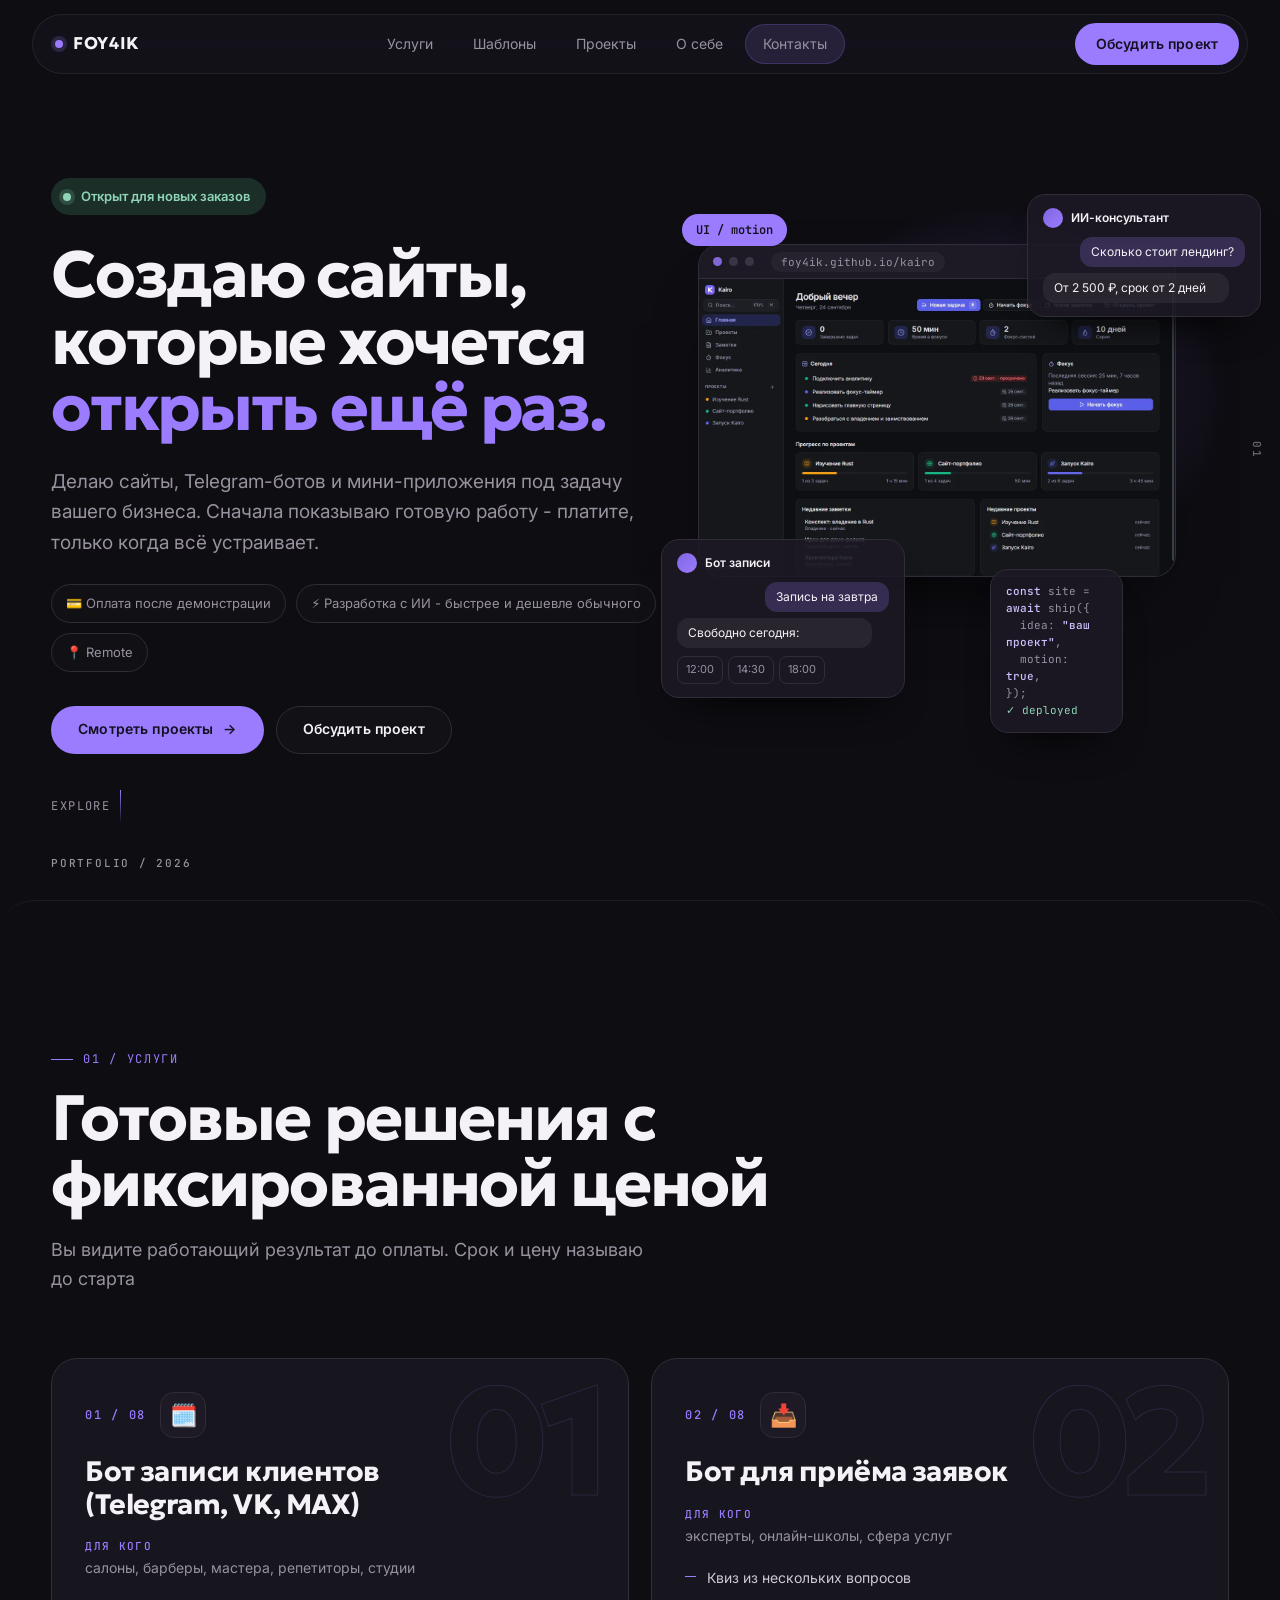
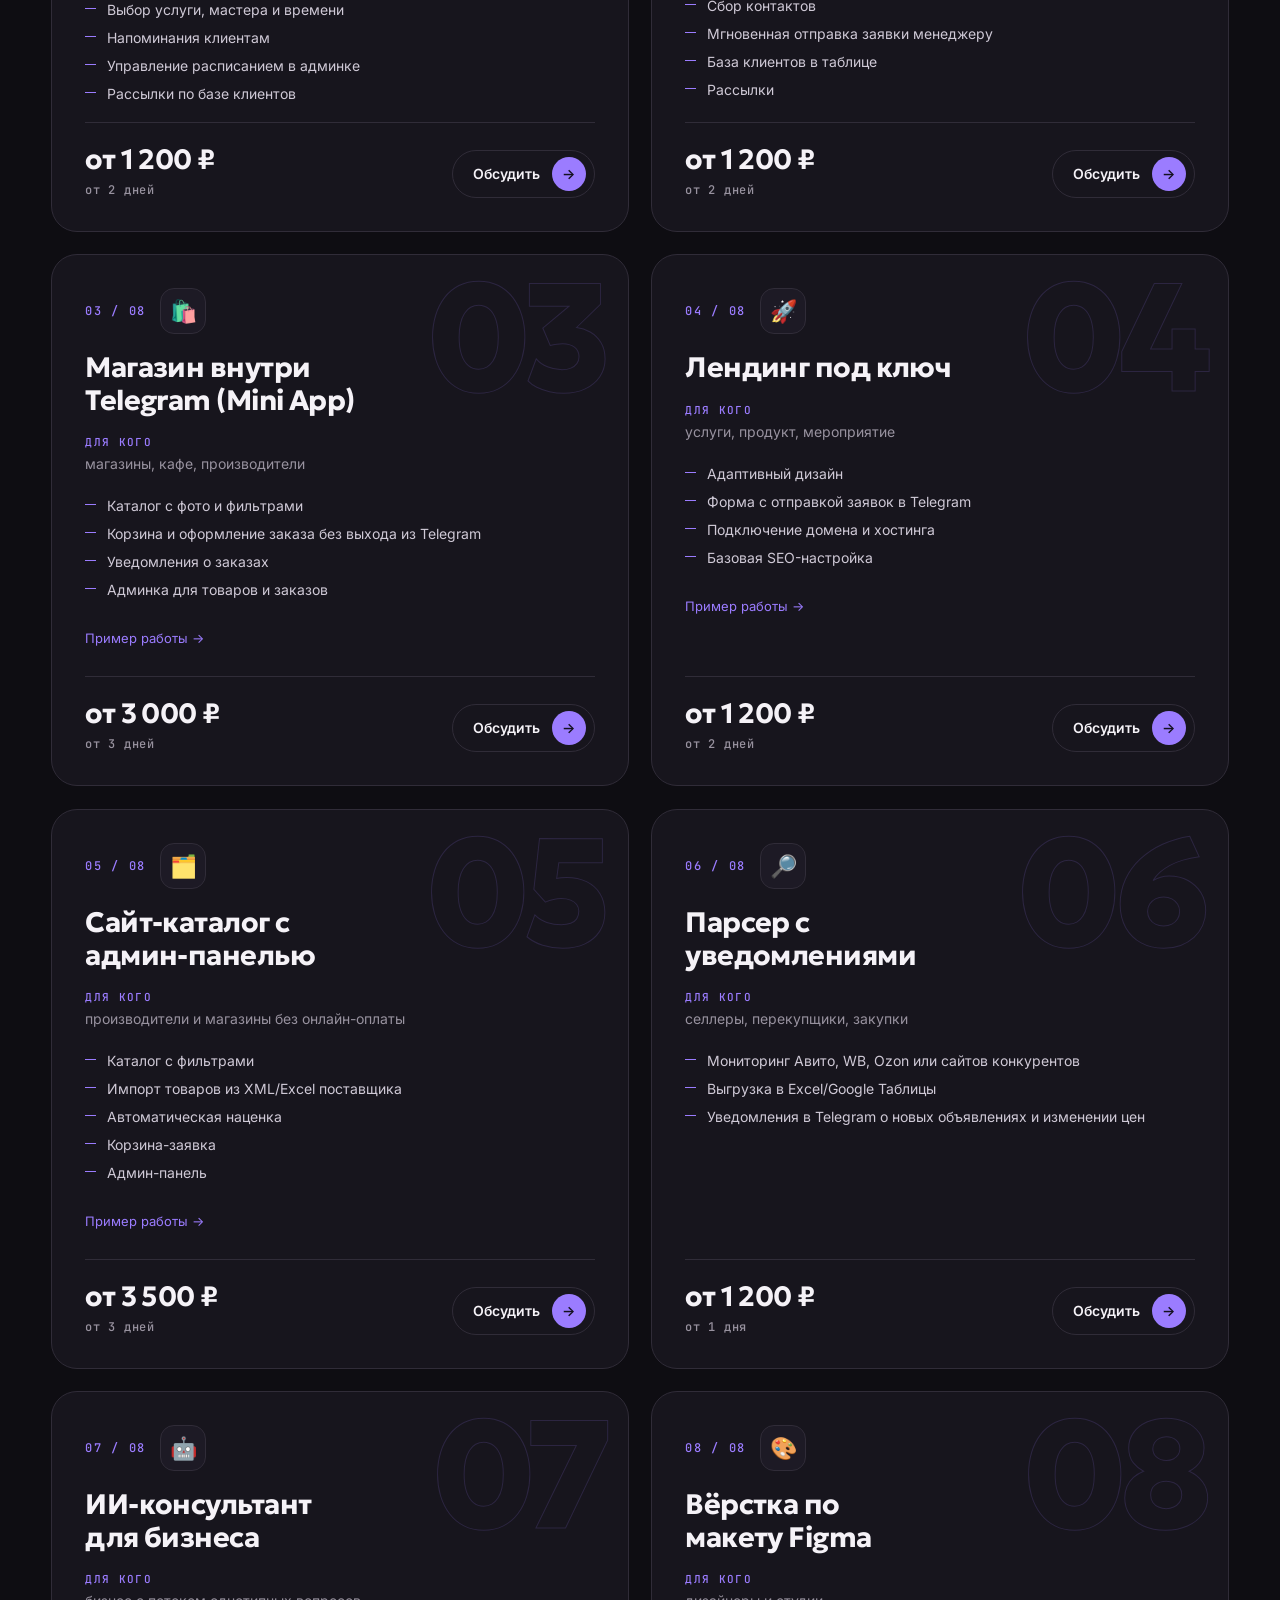
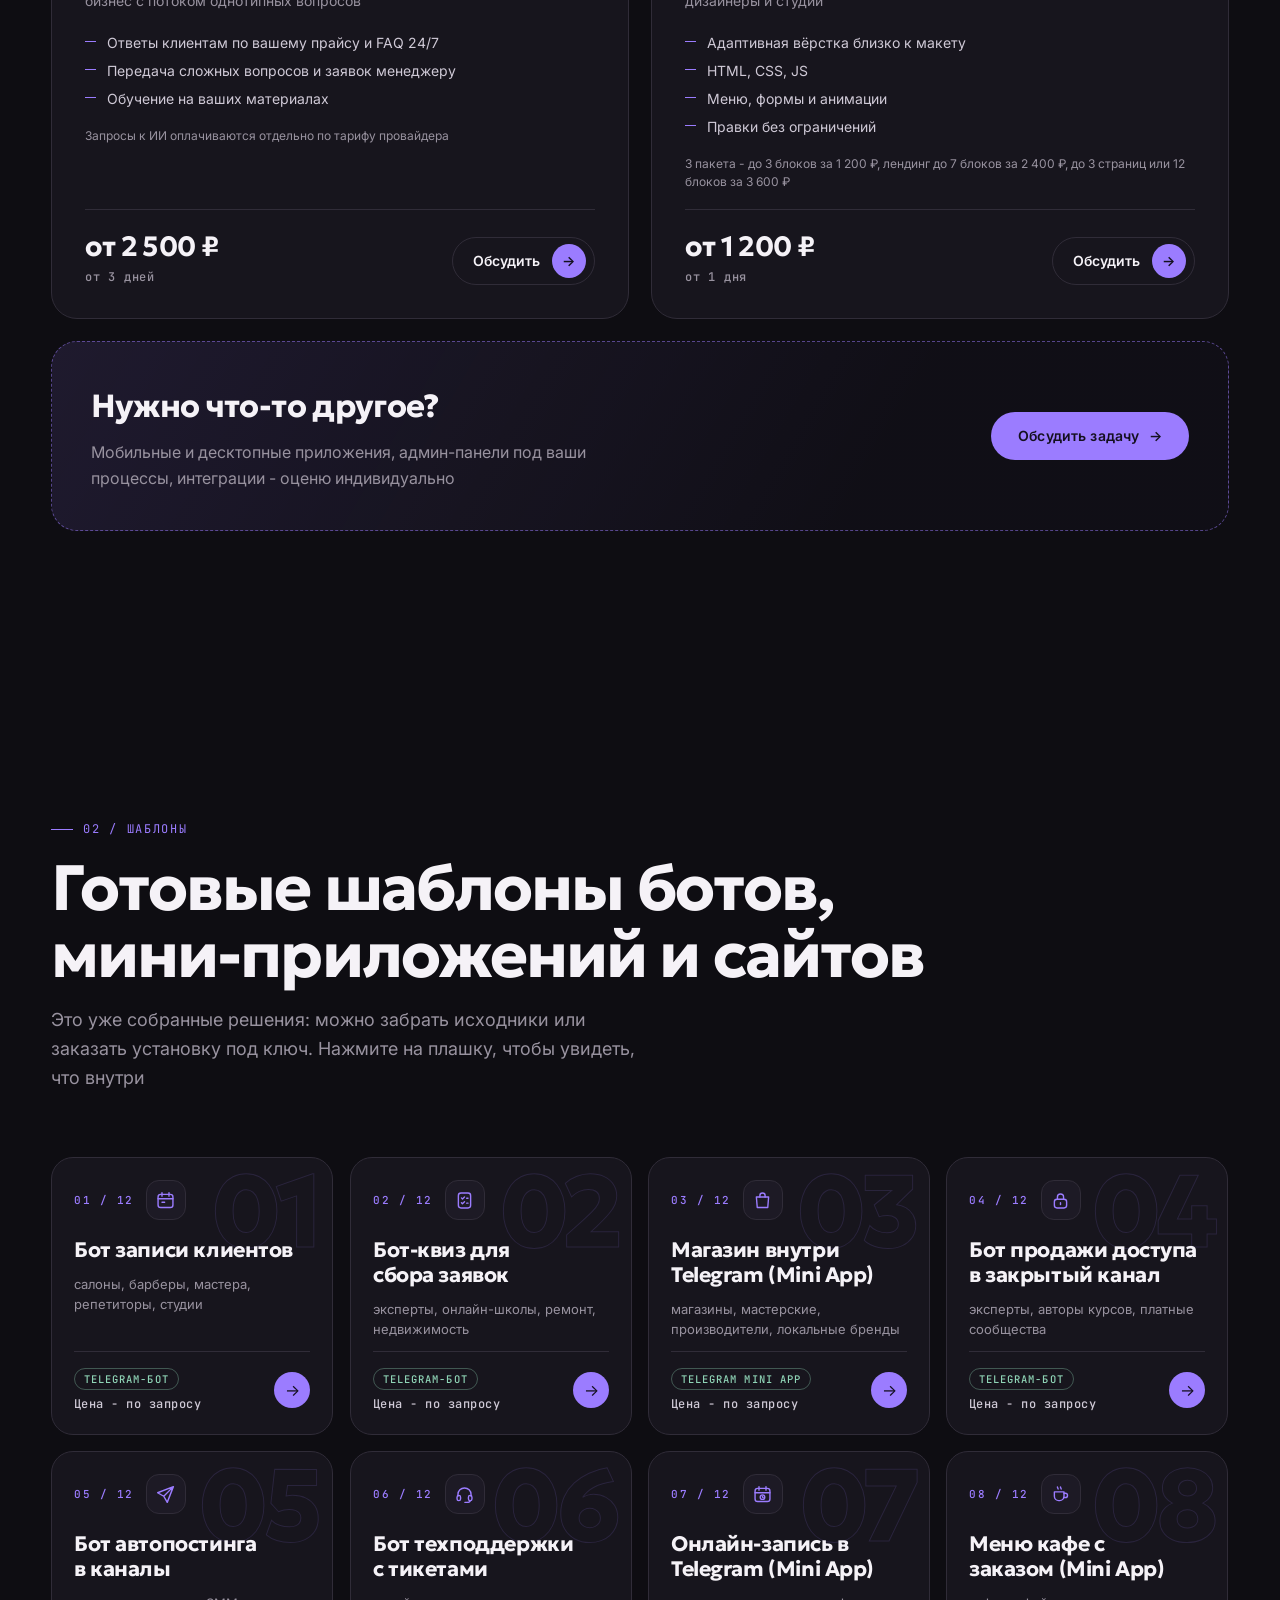
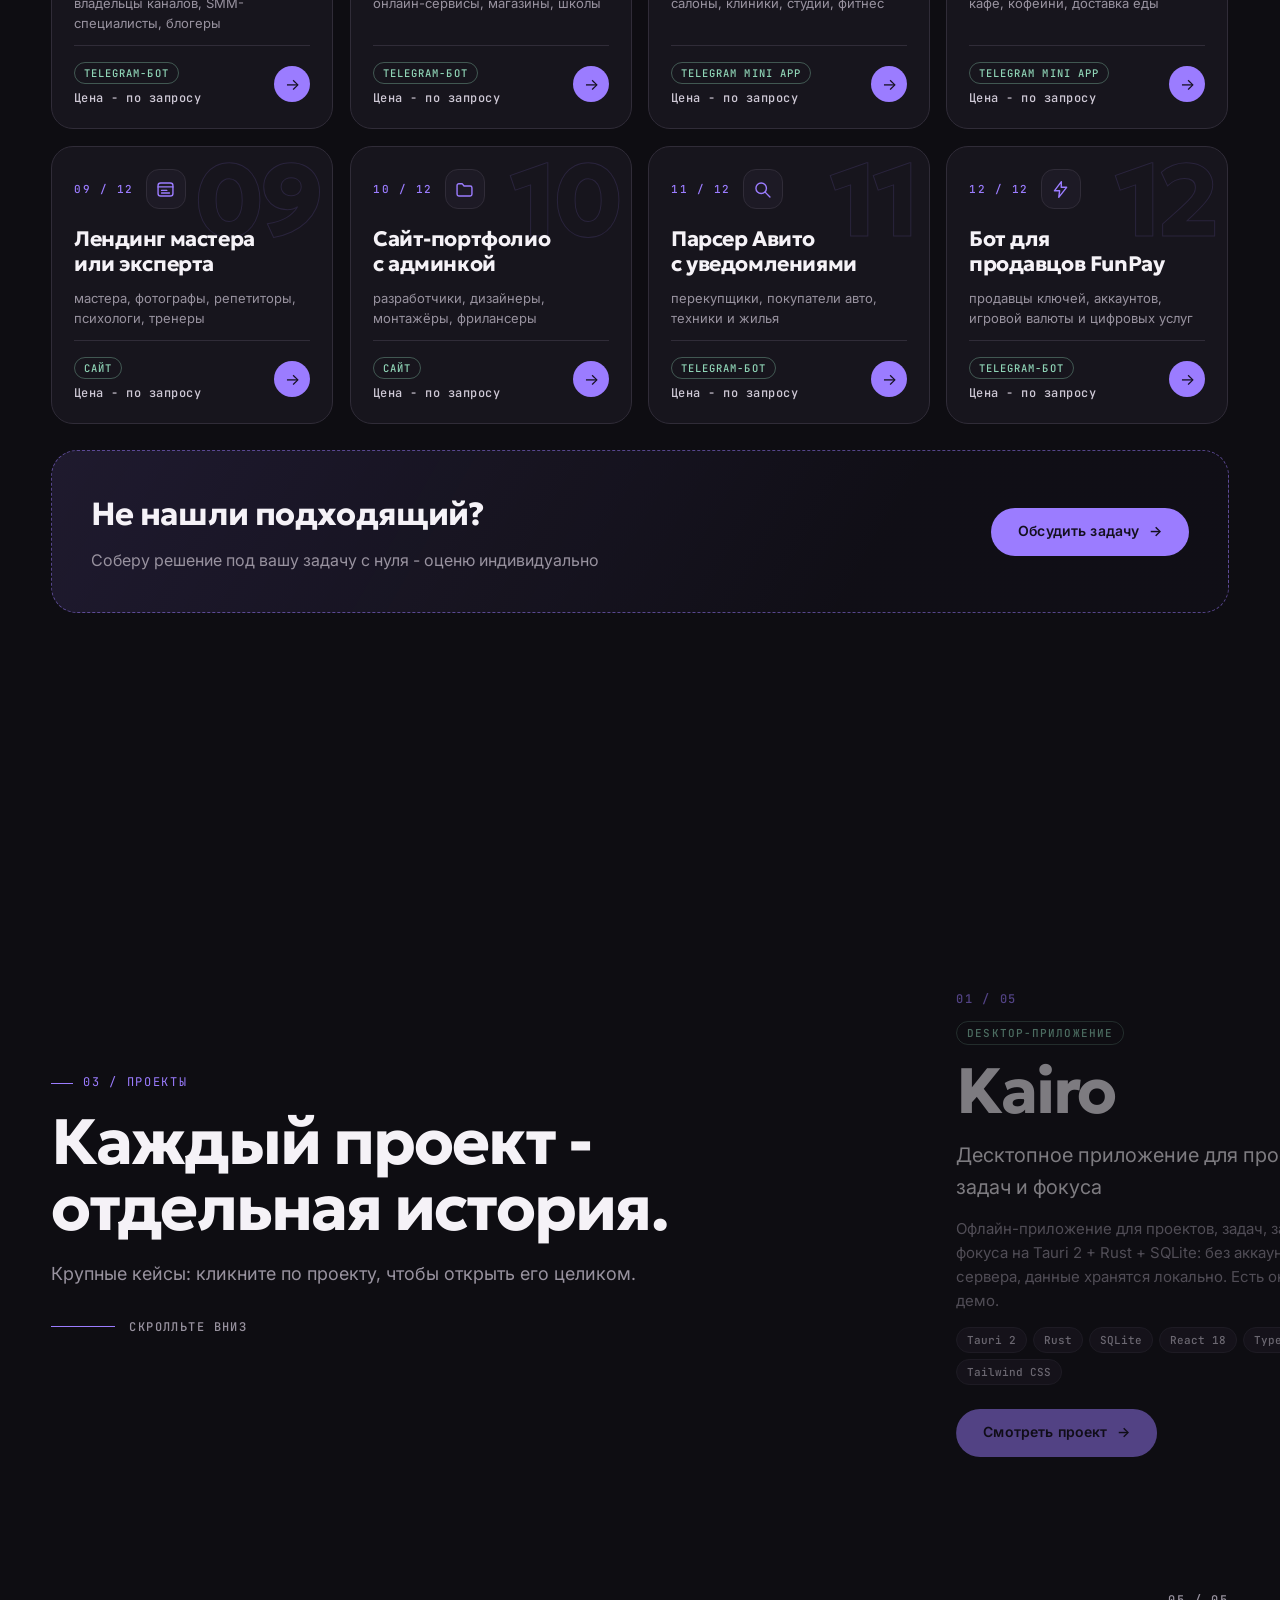
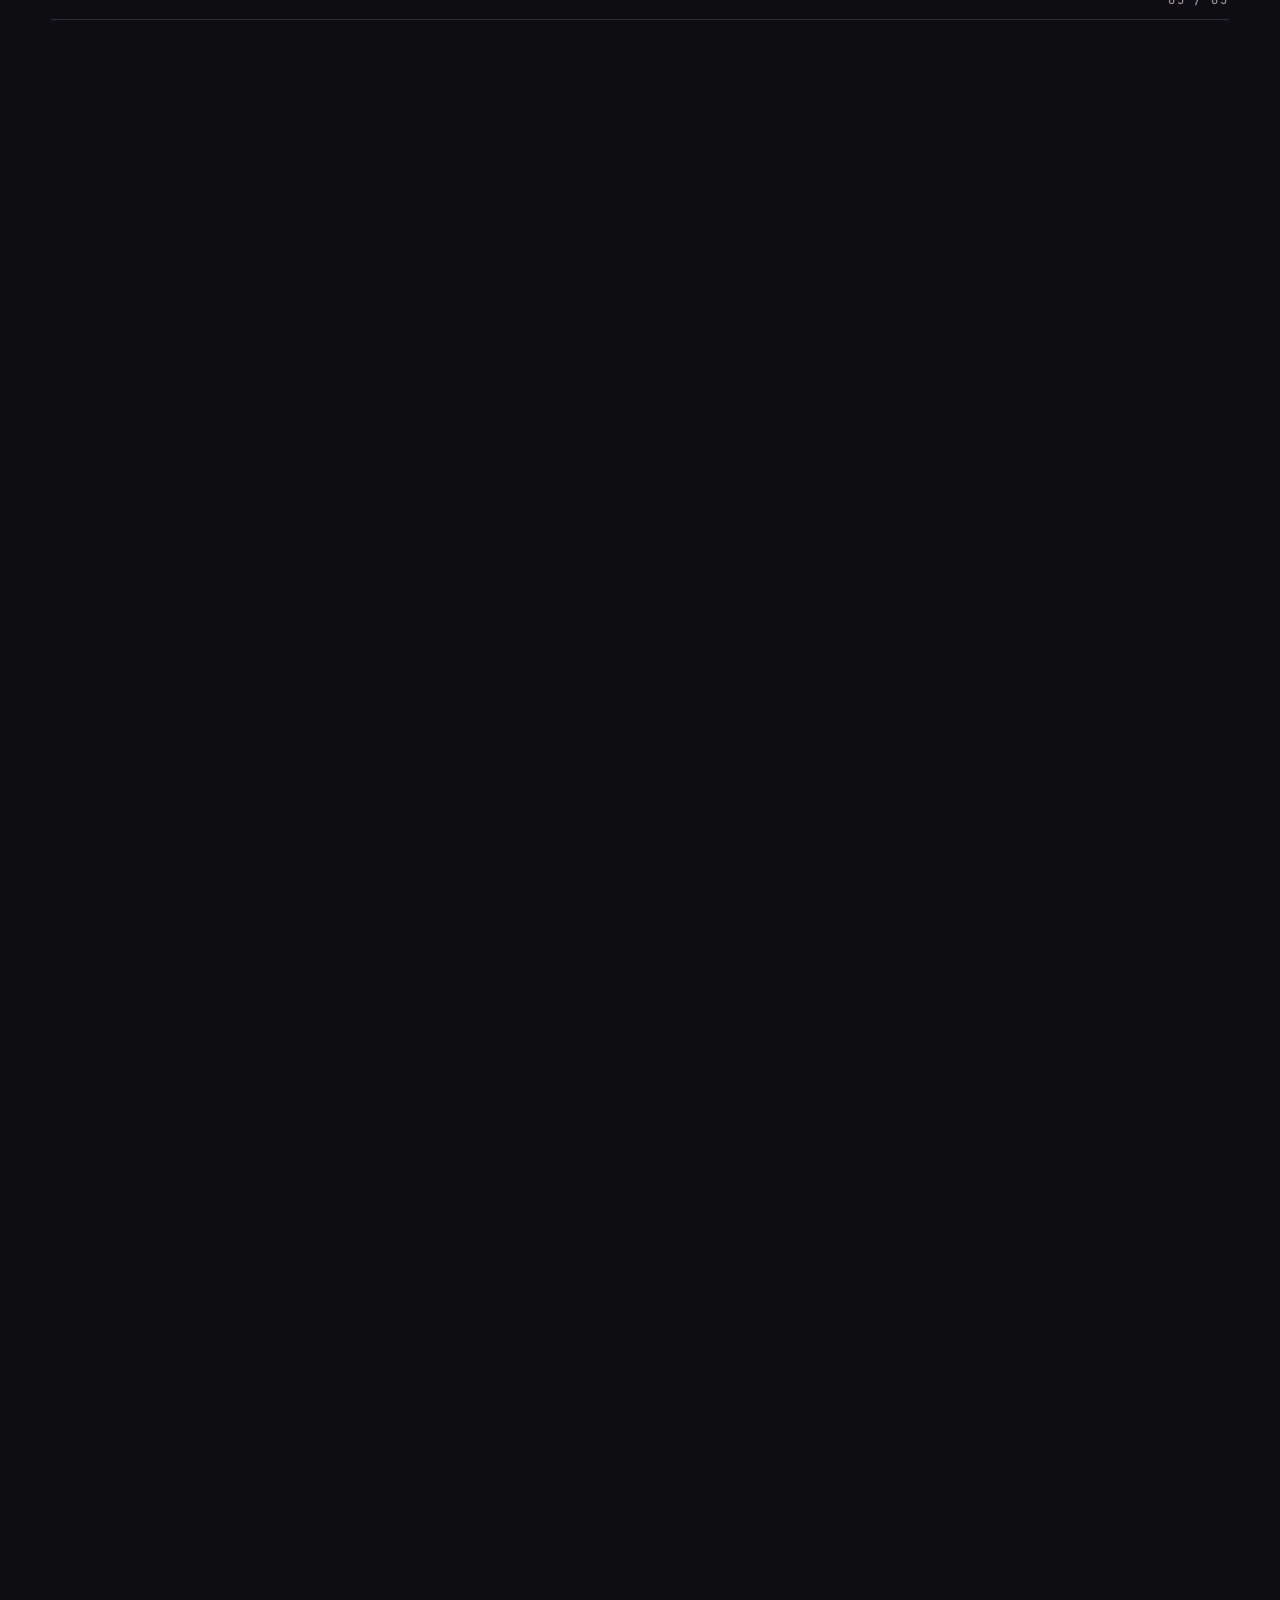
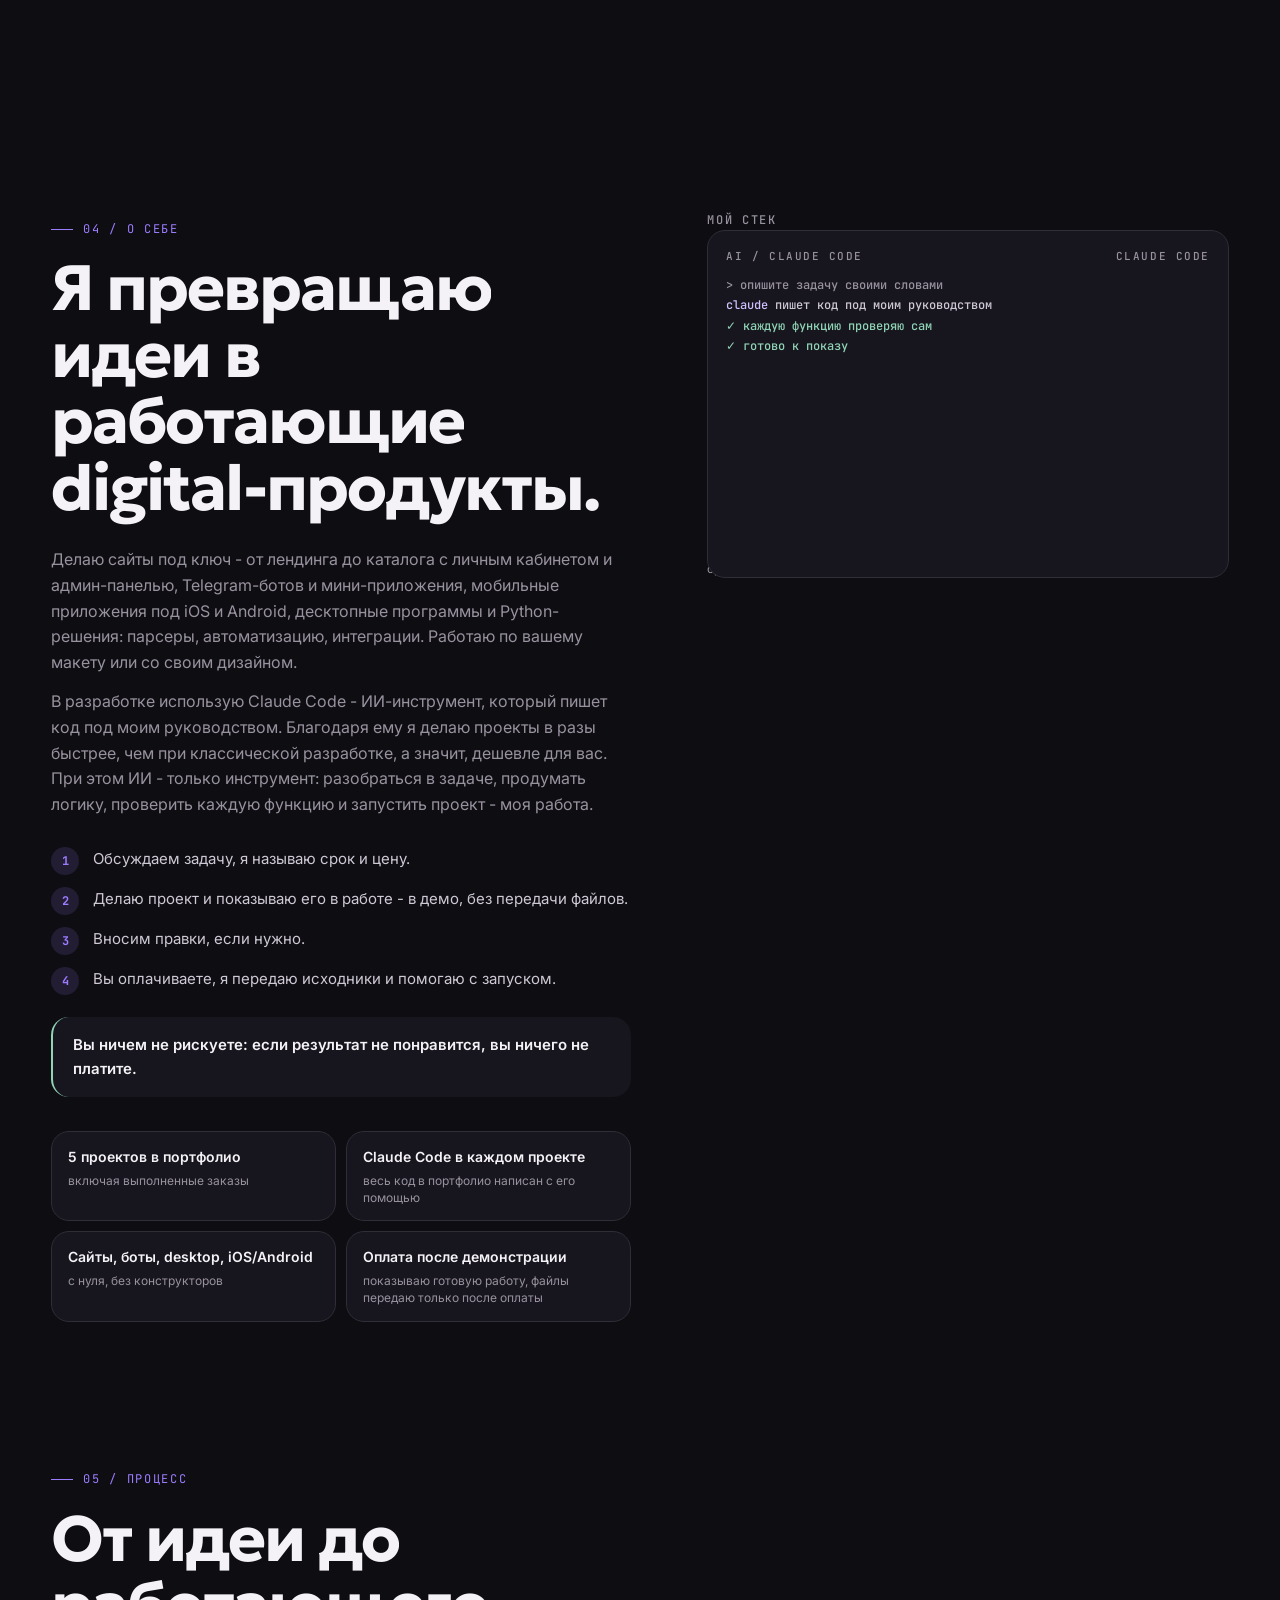
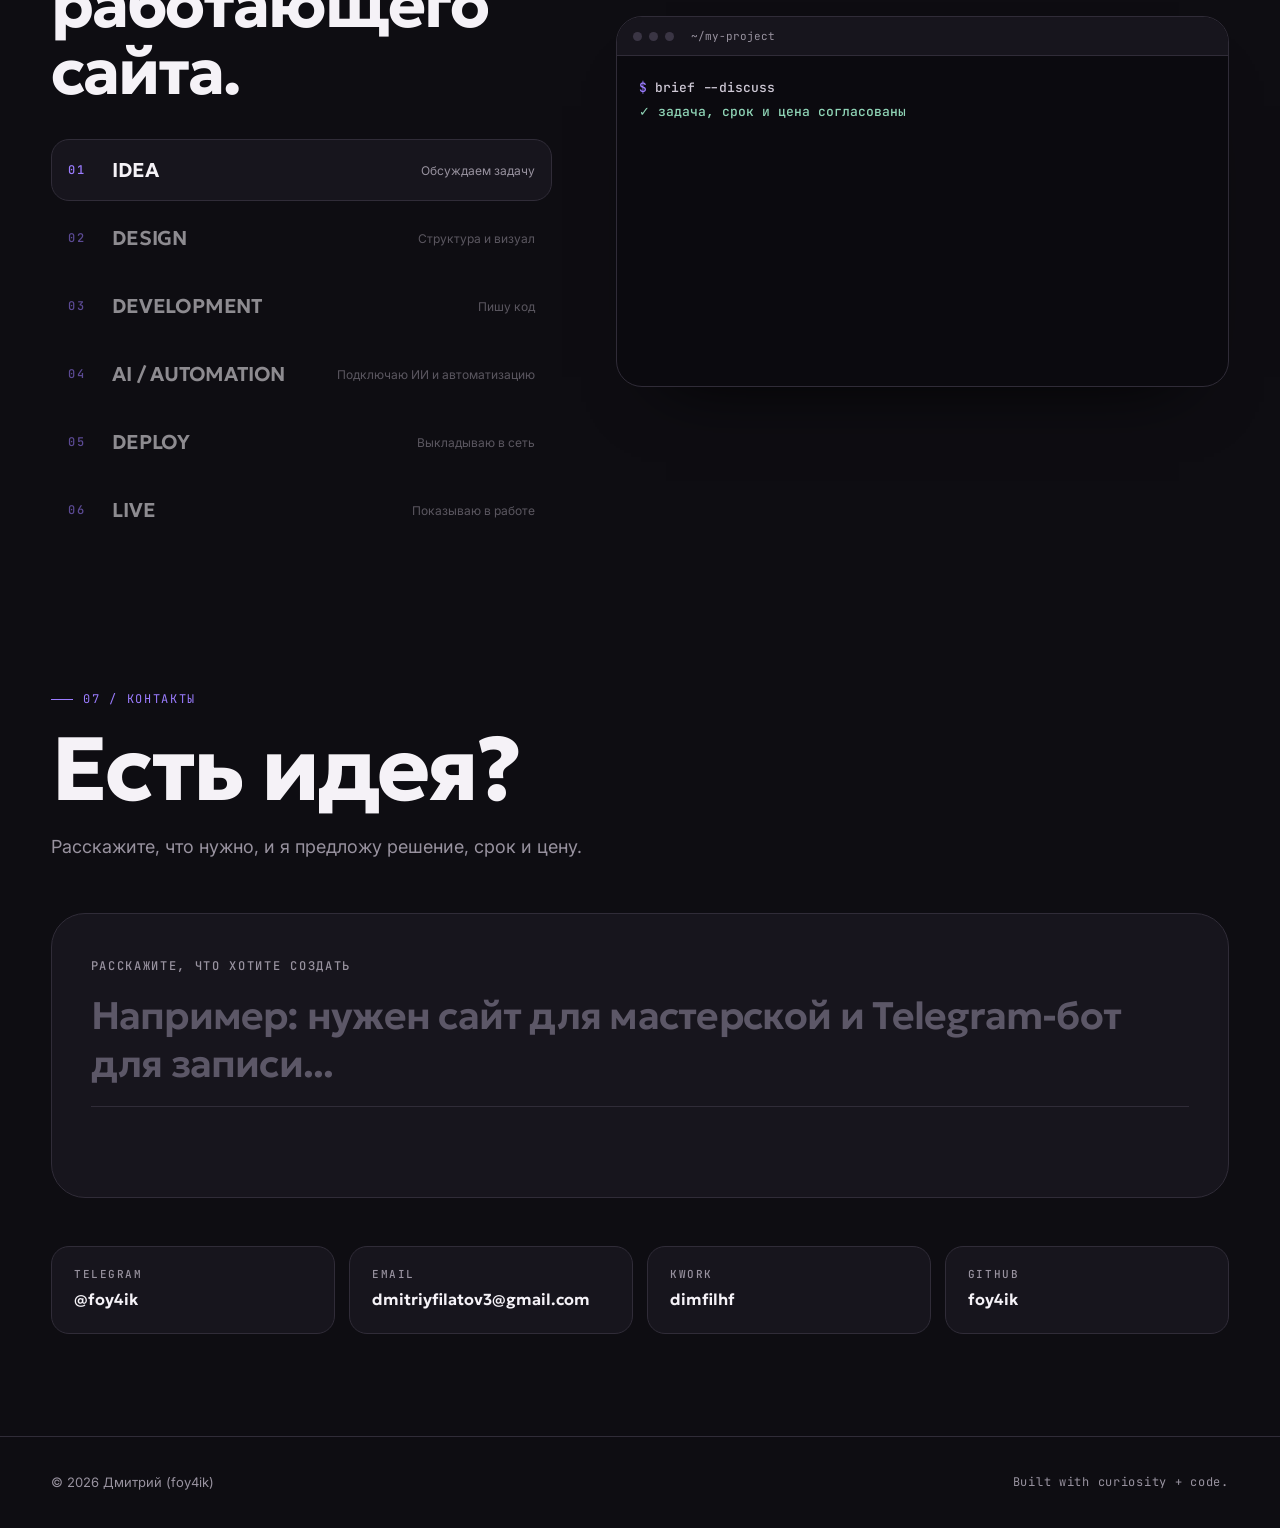
==== commit eb9743cf: "Admin: update site content" ====
--- a/index.html
+++ b/index.html
@@ -266,7 +266,7 @@
   <div class="case-scroll" id="case-scroll" tabindex="-1"></div>
 </div>
 
-<script id="state-data" type="application/json">{"profile":{"name":"Дмитрий (foy4ik)","role":"Сайты, Telegram-боты и приложения под ключ","tagline":"Делаю сайты, Telegram-ботов и мини-приложения под задачу вашего бизнеса. Сначала показываю готовую работу - платите, только когда всё устраивает.","heroChip":"💳 Оплата после демонстрации","heroChip2":"⚡ Разработка с ИИ - быстрее и дешевле обычного","stackTitle":"Любой","stackText":"Код пишет Claude Code, поэтому я не привязан к одному языку или фреймворку: беру тот стек, который лучше подходит задаче.","limits":["Закрытые SDK, особое оборудование и системы без доступа к среде - только если доступ будет у меня"],"bio":"Делаю сайты под ключ - от лендинга до каталога с личным кабинетом и админ-панелью, Telegram-ботов и мини-приложения, мобильные приложения под iOS и Android, десктопные программы и Python-решения: парсеры, автоматизацию, интеграции. Работаю по вашему макету или со своим дизайном.\n\nВ разработке использую Claude Code - ИИ-инструмент, который пишет код под моим руководством. Благодаря ему я делаю проекты в разы быстрее, чем при классической разработке, а значит, дешевле для вас. При этом ИИ - только инструмент: разобраться в задаче, продумать логику, проверить каждую функцию и запустить проект - моя работа.","steps":["Обсуждаем задачу, я называю срок и цену.","Делаю проект и показываю его в работе - в демо, без передачи файлов.","Вносим правки, если нужно.","Вы оплачиваете, я передаю исходники и помогаю с запуском."],"riskLine":"Вы ничем не рискуете: если результат не понравится, вы ничего не платите.","location":"Remote","available":"Открыт для новых заказов","email":"dmitriyfilatov3@gmail.com","telegram":"https://t.me/foy4ik","github":"https://github.com/foy4ik","kwork":"https://kwork.ru/user/dimfilhf","skills":{"Уже делал на":["Next.js","React","TypeScript","Tailwind CSS","Node.js","Python","Rust + Tauri","PostgreSQL","SQLite","Prisma","Telegram Bot API","Vercel","GitHub Actions"]},"heroTitle":"Создаю сайты,\nкоторые хочется\nоткрыть ещё раз."},"projects":[{"id":"kairo","title":"Kairo","tagline":"Десктопное приложение для проектов, задач и фокуса","description":"Офлайн-приложение для проектов, задач, заметок и фокуса на Tauri 2 + Rust + SQLite: без аккаунта и сервера, данные хранятся локально. Есть онлайн-демо.","meta":"Портфолио-проект - десктопное приложение, соло-разработка","fullDescription":["Kairo собирает в одном офлайн-приложении весь рабочий цикл: спланировать, сфокусироваться, поработать, зафиксировать, подвести итоги. Никакого аккаунта и сервера - все данные лежат в локальном файле SQLite на компьютере пользователя.","Ядро написано на Rust (Tauri 2), интерфейс - на React и TypeScript. Есть установщики для Windows, macOS и Linux, автообновление с проверкой подписи из GitHub Releases и онлайн-демо, которое можно попробовать прямо в браузере без установки."],"features":["Канбан-доска: свои колонки, drag & drop с сохранением порядка, сортировка одним кликом по сроку и приоритету, быстрое добавление задачи одной строкой, фильтры, боковая панель с чек-листом, дедлайном и тегами","Заметки в Markdown с живым превью, папками, тегами, привязкой к задачам и автосохранением","Фокус-таймер на стороне Rust: продолжает работать при скрытом окне, обратный отсчёт в трее, системные уведомления, привязка к задаче","Аналитика: сессии, время в фокусе, разбивка по проектам и тегам, серия дней подряд","Командная палитра (Ctrl+K), работа целиком с клавиатуры, русский и английский без перезапуска, светлая и тёмная темы (тёмная нарисована отдельно, а не инвертирована)","Экспорт и импорт данных в JSON с валидацией и автоматической резервной копией; санитизация Markdown, строгий CSP, проверка подписи обновлений","Качество: 43 unit-теста, 28 тестов на Rust, 41 e2e-сценарий на Playwright, аудит доступности WCAG 2.1 AA по всем экранам без нарушений, CI и сборка инсталляторов под три ОС"],"tags":["Tauri 2","Rust","SQLite","React 18","TypeScript","Tailwind CSS","Zustand"],"link":"https://foy4ik.github.io/kairo/","linkLabel":"Онлайн-демо","repo":"https://github.com/foy4ik/kairo","download":"https://github.com/foy4ik/kairo#download","badge":"Desktop-приложение","video":"images/kairo/kairo-demo.mp4","images":["images/kairo/01-dashboard.webp","images/kairo/02-board.webp","images/kairo/10-sort-confirm.webp","images/kairo/03-notes.webp","images/kairo/04-focus.webp","images/kairo/05-analytics.webp","images/kairo/09-command-palette.webp","images/kairo/08-settings.webp","images/kairo/06-dashboard-light.webp","images/kairo/07-board-light.webp"]},{"id":"finly","title":"Finly","tagline":"Лендинг сервиса управления личными финансами","description":"Коммерческий SaaS-лендинг для вымышленного финтех-продукта: продуманная архитектура компонентов, анимации и адаптивная вёрстка уровня продакшена.","meta":"Портфолио-проект - UI/UX, вёрстка, анимации","fullDescription":["Полноценный коммерческий лендинг для вымышленного SaaS-продукта в сфере личных финансов. Цель проекта - показать полный цикл фронтенд-разработки: от продуманной компонентной архитектуры до анимаций и адаптивной вёрстки уровня продакшена."],"features":["Адаптивная вёрстка от 390px до 1440px+, с переработанным мобильным меню (не просто сжатая десктоп-версия)","Hero-секция с анимированной mockup-карточкой дашборда: счётчики баланса, дорисовывающийся при скролле SVG-график","Тёмная секция превью приложения: баланс, доходы и расходы, разбивка по категориям, фильтруемый список транзакций со своим empty state","Интерактивные тарифы с переключением Monthly/Yearly и живым пересчётом цены","Модальная форма подписки с email-валидацией и состояниями loading/success/error","FAQ-аккордеон, отзывы, social proof, плавный скролл, hover-эффекты на всех интерактивных элементах"],"tags":["Next.js 16","TypeScript","Tailwind CSS v4","shadcn/ui","Framer Motion"],"link":"https://finly-sandy.vercel.app/","linkLabel":"Демо","repo":"https://github.com/foy4ik/finly","badge":"","images":["images/finly/finly-01-hero.webp","images/finly/finly-02-dashboard.webp","images/finly/finly-03-pricing.webp","images/finly/finly-04-features.webp","images/finly/finly-05-mobile.webp","images/finly/finly-06-mobile-menu.webp"]},{"id":"forma-studio","title":"Forma Studio","tagline":"Сайт дизайн-студии интерьеров","description":"Многостраничный сайт премиальной студии дизайна интерьеров: каталог кейсов, полноэкранная галерея, формы и анимации на уровне продакшена.","meta":"Портфолио-проект, соло - от архитектуры до деплоя","fullDescription":["Многостраничный сайт для вымышленной премиальной студии дизайна интерьеров. Самостоятельный проект для портфолио: полный цикл - от архитектуры до деплоя."],"features":["Главная страница: hero, подборка проектов, услуги, процесс работы, отзывы","Каталог проектов (9 кейсов) с фильтрацией по категориям, подгрузкой и анимацией сетки","Детальная страница проекта: полноэкранная галерея с управлением с клавиатуры, навигация между соседними проектами, похожие проекты","Страница услуг с описанием процесса по каждому направлению","Страница «о студии»: таймлайн, команда, ценности, цифры","Форма обратной связи с клиентской валидацией и состояниями загрузки/успеха/ошибки","Кастомная 404-страница, полная адаптивность, fullscreen-меню на мобильных","SEO-метаданные для каждой страницы, семантическая разметка, поддержка prefers-reduced-motion"],"tags":["Next.js","TypeScript","Tailwind CSS","Framer Motion","Lucide Icons"],"link":"https://forma-studio-rouge-nine.vercel.app/","linkLabel":"Демо","repo":"https://github.com/foy4ik/forma-studio","badge":"","images":["images/forma/01-home-hero.webp","images/forma/02-projects-catalog.webp","images/forma/03-project-detail.webp","images/forma/04-project-gallery-lightbox.webp","images/forma/05-services.webp","images/forma/06-mobile-home.webp"]},{"id":"taskflow","title":"TaskFlow","tagline":"Telegram Mini App для задач и напоминаний","description":"Telegram Mini App для управления задачами и напоминаниями с криптографически проверенной авторизацией через Telegram, PostgreSQL и Next.js.","meta":"Telegram Mini App - full-stack","fullDescription":["TaskFlow - полноценный менеджер задач, реализованный как нативное мини-приложение внутри Telegram. Авторизация проходит через сам Telegram: initData проверяется по HMAC-SHA256 на сервере при каждом запросе, поэтому подделать личность пользователя со стороны клиента невозможно.","Фронтенд - Next.js (App Router) и TypeScript, бэкенд - PostgreSQL и Prisma, с оптимистичными обновлениями интерфейса, тактильной обратной связью (haptics) и темой, которая мгновенно подстраивается под цветовую схему самого Telegram. У задач есть приоритеты, категории, сроки и настраиваемые напоминания - в момент события, за 30 минут/час/сутки, либо мягкое напоминание через час после дедлайна, если задача не выполнена - они приходят прямо от бота по расписанию. Интерфейс полностью двуязычный (русский/английский), спроектирован mobile-first под встроенный браузер Telegram, с отдельным вниманием к доступности, обработке ошибок и офлайн-состояниям."],"features":["Серверная HMAC-проверка initData от Telegram - клиентским данным о личности не доверяем никогда","Оптимистичные обновления, тактильная отдача, светлая/тёмная/нативная Telegram-тема","Настраиваемые напоминания по задачам, доставляются через реального Telegram-бота с точностью до минуты","Раздел статистики с графиком активности за 7 дней и разбивкой по категориям","Двуязычный интерфейс (RU/EN), адаптивный от 375px до десктопа"],"tags":["Next.js","TypeScript","PostgreSQL","Prisma","Telegram Mini Apps"],"link":"https://t.me/T4skFlowbot","linkLabel":"Открыть бота","repo":"https://github.com/foy4ik/taskflow","badge":"","images":["images/taskflow/home.webp","images/taskflow/tasks.webp","images/taskflow/create-form.webp","images/taskflow/statistics.webp"]},{"id":"trofimovskie","title":"Трофимовские кухни","tagline":"Каталог сопутствующих товаров + админ-панель","description":"Каталог сопутствующих товаров (47 000+ SKU) с автоимпортом из XML-фида поставщика и админ-панелью с нуля - инструмент для менеджеров производителя кухонь.","meta":"Веб-приложение, соло-разработка","fullDescription":["Производитель кухонь на заказ допродаёт клиентам сопутствующие товары - фурнитуру, мойки, смесители, ручки, направляющие - по каталогу поставщика на 47 000+ SKU. Нужен был инструмент для менеджеров: показать клиенту каталог, собрать корзину, отправить её по ссылке клиенту, а тот сам оформляет заявку - без онлайн-оплаты и доставки, это витрина с быстрым оформлением интереса, а не интернет-магазин."],"features":["Автоимпорт каталога из XML-фида поставщика: потоковый парсинг 47 000+ товаров и 1300+ категорий, ежедневное обновление по расписанию, сравнение по хэшу и защитный порог на случай сбоя у поставщика","Ценовой движок: общая наценка + наценка по категории/товару + настраиваемое округление с понятным приоритетом правил","Публичный каталог: дерево категорий, полнотекстовый поиск, фильтры по бренду и характеристикам (включая свой двухползунковый range-слайдер для числовых параметров), сортировки, пагинация, галерея фото на карточке товара","Корзина без регистрации, расшаривание по ссылке, клиент сам дооформляет заявку","Админ-панель с нуля: товары и категории с откатом ручных правок к исходнику из фида, наценки, статические страницы, баннеры, заявки, история импортов, восстановление битых картинок","Self-hosted продакшен: свой Node-сервер, cron внутри процесса, SQLite с решением проблем конкурентной записи"],"tags":["Next.js","TypeScript","Prisma","SQLite","Tailwind CSS","XML-парсинг"],"link":"","linkLabel":"Демо","repo":"","badge":"Реальный заказ","images":["images/trofim/01-glavnaya.webp","images/trofim/02-kategoriya.webp","images/trofim/03-filtry.webp","images/trofim/04-admin-kategorii.webp"]}],"services":[{"id":"svc-booking","emoji":"🗓️","title":"Бот записи клиентов (Telegram, VK, MAX)","audience":"салоны, барберы, мастера, репетиторы, студии","includes":["Выбор услуги, мастера и времени","Напоминания клиентам","Управление расписанием в админке","Рассылки по базе клиентов"],"term":"от 2 дней","price":"от 1 200 ₽","note":"","projectId":""},{"id":"svc-leads","emoji":"📥","title":"Бот для приёма заявок","audience":"эксперты, онлайн-школы, сфера услуг","includes":["Квиз из нескольких вопросов","Сбор контактов","Мгновенная отправка заявки менеджеру","База клиентов в таблице","Рассылки"],"term":"от 2 дней","price":"от 2 500 ₽","note":"","projectId":""},{"id":"svc-shop","emoji":"🛍️","title":"Магазин внутри Telegram (Mini App)","audience":"магазины, кафе, производители","includes":["Каталог с фото и фильтрами","Корзина и оформление заказа без выхода из Telegram","Уведомления о заказах","Админка для товаров и заказов"],"term":"от 3 дней","price":"от 7 000 ₽","note":"","projectId":"taskflow"},{"id":"svc-landing","emoji":"🚀","title":"Лендинг под ключ","audience":"услуги, продукт, мероприятие","includes":["Адаптивный дизайн","Форма с отправкой заявок в Telegram","Подключение домена и хостинга","Базовая SEO-настройка"],"term":"от 2 дней","price":"от 2 500 ₽","note":"","projectId":"finly"},{"id":"svc-catalog","emoji":"🗂️","title":"Сайт-каталог с админ-панелью","audience":"производители и магазины без онлайн-оплаты","includes":["Каталог с фильтрами","Импорт товаров из XML/Excel поставщика","Автоматическая наценка","Корзина-заявка","Админ-панель"],"term":"от 3 дней","price":"от 8 000 ₽","note":"","projectId":"trofimovskie"},{"id":"svc-parser","emoji":"🔎","title":"Парсер с уведомлениями","audience":"селлеры, перекупщики, закупки","includes":["Мониторинг Авито, WB, Ozon или сайтов конкурентов","Выгрузка в Excel/Google Таблицы","Уведомления в Telegram о новых объявлениях и изменении цен"],"term":"от 1 дня","price":"от 2 000 ₽","note":"","projectId":""},{"id":"svc-ai","emoji":"🤖","title":"ИИ-консультант для бизнеса","audience":"бизнес с потоком однотипных вопросов","includes":["Ответы клиентам по вашему прайсу и FAQ 24/7","Передача сложных вопросов и заявок менеджеру","Обучение на ваших материалах"],"term":"от 3 дней","price":"от 5 000 ₽","note":"Запросы к ИИ оплачиваются отдельно по тарифу провайдера","projectId":""},{"id":"svc-layout","emoji":"🎨","title":"Вёрстка по макету Figma","audience":"дизайнеры и студии","includes":["Адаптивная вёрстка близко к макету","HTML, CSS, JS","Меню, формы и анимации","Правки без ограничений"],"term":"от 1 дня","price":"от 1 600 ₽","note":"3 пакета - до 3 блоков за 1 600 ₽, лендинг до 7 блоков за 2 400 ₽, до 3 страниц или 12 блоков за 3 600 ₽","projectId":""}],"reviews":[]}</script>
+<script id="state-data" type="application/json">{"profile":{"name":"Дмитрий (foy4ik)","role":"Сайты, Telegram-боты и приложения под ключ","tagline":"Делаю сайты, Telegram-ботов и мини-приложения под задачу вашего бизнеса. Сначала показываю готовую работу - платите, только когда всё устраивает.","heroChip":"💳 Оплата после демонстрации","heroChip2":"⚡ Разработка с ИИ - быстрее и дешевле обычного","stackTitle":"Любой","stackText":"Код пишет Claude Code, поэтому я не привязан к одному языку или фреймворку: беру тот стек, который лучше подходит задаче.","limits":["Закрытые SDK, особое оборудование и системы без доступа к среде - только если доступ будет у меня"],"bio":"Делаю сайты под ключ - от лендинга до каталога с личным кабинетом и админ-панелью, Telegram-ботов и мини-приложения, мобильные приложения под iOS и Android, десктопные программы и Python-решения: парсеры, автоматизацию, интеграции. Работаю по вашему макету или со своим дизайном.\n\nВ разработке использую Claude Code - ИИ-инструмент, который пишет код под моим руководством. Благодаря ему я делаю проекты в разы быстрее, чем при классической разработке, а значит, дешевле для вас. При этом ИИ - только инструмент: разобраться в задаче, продумать логику, проверить каждую функцию и запустить проект - моя работа.","steps":["Обсуждаем задачу, я называю срок и цену.","Делаю проект и показываю его в работе - в демо, без передачи файлов.","Вносим правки, если нужно.","Вы оплачиваете, я передаю исходники и помогаю с запуском."],"riskLine":"Вы ничем не рискуете: если результат не понравится, вы ничего не платите.","location":"Remote","available":"Открыт для новых заказов","email":"dmitriyfilatov3@gmail.com","telegram":"https://t.me/foy4ik","github":"https://github.com/foy4ik","kwork":"https://kwork.ru/user/dimfilhf","skills":{"Уже делал на":["Next.js","React","TypeScript","Tailwind CSS","Node.js","Python","Rust + Tauri","PostgreSQL","SQLite","Prisma","Telegram Bot API","Vercel","GitHub Actions"]},"heroTitle":"Создаю сайты,\nкоторые хочется\nоткрыть ещё раз."},"projects":[{"id":"kairo","title":"Kairo","tagline":"Десктопное приложение для проектов, задач и фокуса","description":"Офлайн-приложение для проектов, задач, заметок и фокуса на Tauri 2 + Rust + SQLite: без аккаунта и сервера, данные хранятся локально. Есть онлайн-демо.","meta":"Портфолио-проект - десктопное приложение, соло-разработка","fullDescription":["Kairo собирает в одном офлайн-приложении весь рабочий цикл: спланировать, сфокусироваться, поработать, зафиксировать, подвести итоги. Никакого аккаунта и сервера - все данные лежат в локальном файле SQLite на компьютере пользователя.","Ядро написано на Rust (Tauri 2), интерфейс - на React и TypeScript. Есть установщики для Windows, macOS и Linux, автообновление с проверкой подписи из GitHub Releases и онлайн-демо, которое можно попробовать прямо в браузере без установки."],"features":["Канбан-доска: свои колонки, drag & drop с сохранением порядка, сортировка одним кликом по сроку и приоритету, быстрое добавление задачи одной строкой, фильтры, боковая панель с чек-листом, дедлайном и тегами","Заметки в Markdown с живым превью, папками, тегами, привязкой к задачам и автосохранением","Фокус-таймер на стороне Rust: продолжает работать при скрытом окне, обратный отсчёт в трее, системные уведомления, привязка к задаче","Аналитика: сессии, время в фокусе, разбивка по проектам и тегам, серия дней подряд","Командная палитра (Ctrl+K), работа целиком с клавиатуры, русский и английский без перезапуска, светлая и тёмная темы (тёмная нарисована отдельно, а не инвертирована)","Экспорт и импорт данных в JSON с валидацией и автоматической резервной копией; санитизация Markdown, строгий CSP, проверка подписи обновлений","Качество: 43 unit-теста, 28 тестов на Rust, 41 e2e-сценарий на Playwright, аудит доступности WCAG 2.1 AA по всем экранам без нарушений, CI и сборка инсталляторов под три ОС"],"tags":["Tauri 2","Rust","SQLite","React 18","TypeScript","Tailwind CSS","Zustand"],"link":"https://foy4ik.github.io/kairo/","linkLabel":"Онлайн-демо","repo":"https://github.com/foy4ik/kairo","download":"https://github.com/foy4ik/kairo#download","badge":"Desktop-приложение","video":"images/kairo/kairo-demo.mp4","images":["images/kairo/01-dashboard.webp","images/kairo/02-board.webp","images/kairo/10-sort-confirm.webp","images/kairo/03-notes.webp","images/kairo/04-focus.webp","images/kairo/05-analytics.webp","images/kairo/09-command-palette.webp","images/kairo/08-settings.webp","images/kairo/06-dashboard-light.webp","images/kairo/07-board-light.webp"]},{"id":"finly","title":"Finly","tagline":"Лендинг сервиса управления личными финансами","description":"Коммерческий SaaS-лендинг для вымышленного финтех-продукта: продуманная архитектура компонентов, анимации и адаптивная вёрстка уровня продакшена.","meta":"Портфолио-проект - UI/UX, вёрстка, анимации","fullDescription":["Полноценный коммерческий лендинг для вымышленного SaaS-продукта в сфере личных финансов. Цель проекта - показать полный цикл фронтенд-разработки: от продуманной компонентной архитектуры до анимаций и адаптивной вёрстки уровня продакшена."],"features":["Адаптивная вёрстка от 390px до 1440px+, с переработанным мобильным меню (не просто сжатая десктоп-версия)","Hero-секция с анимированной mockup-карточкой дашборда: счётчики баланса, дорисовывающийся при скролле SVG-график","Тёмная секция превью приложения: баланс, доходы и расходы, разбивка по категориям, фильтруемый список транзакций со своим empty state","Интерактивные тарифы с переключением Monthly/Yearly и живым пересчётом цены","Модальная форма подписки с email-валидацией и состояниями loading/success/error","FAQ-аккордеон, отзывы, social proof, плавный скролл, hover-эффекты на всех интерактивных элементах"],"tags":["Next.js 16","TypeScript","Tailwind CSS v4","shadcn/ui","Framer Motion"],"link":"https://finly-sandy.vercel.app/","linkLabel":"Демо","repo":"https://github.com/foy4ik/finly","badge":"","images":["images/finly/finly-01-hero.webp","images/finly/finly-02-dashboard.webp","images/finly/finly-03-pricing.webp","images/finly/finly-04-features.webp","images/finly/finly-05-mobile.webp","images/finly/finly-06-mobile-menu.webp"]},{"id":"forma-studio","title":"Forma Studio","tagline":"Сайт дизайн-студии интерьеров","description":"Многостраничный сайт премиальной студии дизайна интерьеров: каталог кейсов, полноэкранная галерея, формы и анимации на уровне продакшена.","meta":"Портфолио-проект, соло - от архитектуры до деплоя","fullDescription":["Многостраничный сайт для вымышленной премиальной студии дизайна интерьеров. Самостоятельный проект для портфолио: полный цикл - от архитектуры до деплоя."],"features":["Главная страница: hero, подборка проектов, услуги, процесс работы, отзывы","Каталог проектов (9 кейсов) с фильтрацией по категориям, подгрузкой и анимацией сетки","Детальная страница проекта: полноэкранная галерея с управлением с клавиатуры, навигация между соседними проектами, похожие проекты","Страница услуг с описанием процесса по каждому направлению","Страница «о студии»: таймлайн, команда, ценности, цифры","Форма обратной связи с клиентской валидацией и состояниями загрузки/успеха/ошибки","Кастомная 404-страница, полная адаптивность, fullscreen-меню на мобильных","SEO-метаданные для каждой страницы, семантическая разметка, поддержка prefers-reduced-motion"],"tags":["Next.js","TypeScript","Tailwind CSS","Framer Motion","Lucide Icons"],"link":"https://forma-studio-rouge-nine.vercel.app/","linkLabel":"Демо","repo":"https://github.com/foy4ik/forma-studio","badge":"","images":["images/forma/01-home-hero.webp","images/forma/02-projects-catalog.webp","images/forma/03-project-detail.webp","images/forma/04-project-gallery-lightbox.webp","images/forma/05-services.webp","images/forma/06-mobile-home.webp"]},{"id":"taskflow","title":"TaskFlow","tagline":"Telegram Mini App для задач и напоминаний","description":"Telegram Mini App для управления задачами и напоминаниями с криптографически проверенной авторизацией через Telegram, PostgreSQL и Next.js.","meta":"Telegram Mini App - full-stack","fullDescription":["TaskFlow - полноценный менеджер задач, реализованный как нативное мини-приложение внутри Telegram. Авторизация проходит через сам Telegram: initData проверяется по HMAC-SHA256 на сервере при каждом запросе, поэтому подделать личность пользователя со стороны клиента невозможно.","Фронтенд - Next.js (App Router) и TypeScript, бэкенд - PostgreSQL и Prisma, с оптимистичными обновлениями интерфейса, тактильной обратной связью (haptics) и темой, которая мгновенно подстраивается под цветовую схему самого Telegram. У задач есть приоритеты, категории, сроки и настраиваемые напоминания - в момент события, за 30 минут/час/сутки, либо мягкое напоминание через час после дедлайна, если задача не выполнена - они приходят прямо от бота по расписанию. Интерфейс полностью двуязычный (русский/английский), спроектирован mobile-first под встроенный браузер Telegram, с отдельным вниманием к доступности, обработке ошибок и офлайн-состояниям."],"features":["Серверная HMAC-проверка initData от Telegram - клиентским данным о личности не доверяем никогда","Оптимистичные обновления, тактильная отдача, светлая/тёмная/нативная Telegram-тема","Настраиваемые напоминания по задачам, доставляются через реального Telegram-бота с точностью до минуты","Раздел статистики с графиком активности за 7 дней и разбивкой по категориям","Двуязычный интерфейс (RU/EN), адаптивный от 375px до десктопа"],"tags":["Next.js","TypeScript","PostgreSQL","Prisma","Telegram Mini Apps"],"link":"https://t.me/T4skFlowbot","linkLabel":"Открыть бота","repo":"https://github.com/foy4ik/taskflow","badge":"","images":["images/taskflow/home.webp","images/taskflow/tasks.webp","images/taskflow/create-form.webp","images/taskflow/statistics.webp"]},{"id":"trofimovskie","title":"Трофимовские кухни","tagline":"Каталог сопутствующих товаров + админ-панель","description":"Каталог сопутствующих товаров (47 000+ SKU) с автоимпортом из XML-фида поставщика и админ-панелью с нуля - инструмент для менеджеров производителя кухонь.","meta":"Веб-приложение, соло-разработка","fullDescription":["Производитель кухонь на заказ допродаёт клиентам сопутствующие товары - фурнитуру, мойки, смесители, ручки, направляющие - по каталогу поставщика на 47 000+ SKU. Нужен был инструмент для менеджеров: показать клиенту каталог, собрать корзину, отправить её по ссылке клиенту, а тот сам оформляет заявку - без онлайн-оплаты и доставки, это витрина с быстрым оформлением интереса, а не интернет-магазин."],"features":["Автоимпорт каталога из XML-фида поставщика: потоковый парсинг 47 000+ товаров и 1300+ категорий, ежедневное обновление по расписанию, сравнение по хэшу и защитный порог на случай сбоя у поставщика","Ценовой движок: общая наценка + наценка по категории/товару + настраиваемое округление с понятным приоритетом правил","Публичный каталог: дерево категорий, полнотекстовый поиск, фильтры по бренду и характеристикам (включая свой двухползунковый range-слайдер для числовых параметров), сортировки, пагинация, галерея фото на карточке товара","Корзина без регистрации, расшаривание по ссылке, клиент сам дооформляет заявку","Админ-панель с нуля: товары и категории с откатом ручных правок к исходнику из фида, наценки, статические страницы, баннеры, заявки, история импортов, восстановление битых картинок","Self-hosted продакшен: свой Node-сервер, cron внутри процесса, SQLite с решением проблем конкурентной записи"],"tags":["Next.js","TypeScript","Prisma","SQLite","Tailwind CSS","XML-парсинг"],"link":"","linkLabel":"Демо","repo":"","badge":"Реальный заказ","images":["images/trofim/01-glavnaya.webp","images/trofim/02-kategoriya.webp","images/trofim/03-filtry.webp","images/trofim/04-admin-kategorii.webp"]}],"services":[{"id":"svc-booking","emoji":"🗓️","title":"Бот записи клиентов (Telegram, VK, MAX)","audience":"салоны, барберы, мастера, репетиторы, студии","includes":["Выбор услуги, мастера и времени","Напоминания клиентам","Управление расписанием в админке","Рассылки по базе клиентов"],"term":"от 2 дней","price":"от 1 200 ₽","note":"","projectId":""},{"id":"svc-leads","emoji":"📥","title":"Бот для приёма заявок","audience":"эксперты, онлайн-школы, сфера услуг","includes":["Квиз из нескольких вопросов","Сбор контактов","Мгновенная отправка заявки менеджеру","База клиентов в таблице","Рассылки"],"term":"от 2 дней","price":"от 1 200 ₽","note":"","projectId":""},{"id":"svc-shop","emoji":"🛍️","title":"Магазин внутри Telegram (Mini App)","audience":"магазины, кафе, производители","includes":["Каталог с фото и фильтрами","Корзина и оформление заказа без выхода из Telegram","Уведомления о заказах","Админка для товаров и заказов"],"term":"от 3 дней","price":"от 3 000 ₽","note":"","projectId":"taskflow"},{"id":"svc-landing","emoji":"🚀","title":"Лендинг под ключ","audience":"услуги, продукт, мероприятие","includes":["Адаптивный дизайн","Форма с отправкой заявок в Telegram","Подключение домена и хостинга","Базовая SEO-настройка"],"term":"от 2 дней","price":"от 1 200 ₽","note":"","projectId":"finly"},{"id":"svc-catalog","emoji":"🗂️","title":"Сайт-каталог с админ-панелью","audience":"производители и магазины без онлайн-оплаты","includes":["Каталог с фильтрами","Импорт товаров из XML/Excel поставщика","Автоматическая наценка","Корзина-заявка","Админ-панель"],"term":"от 3 дней","price":"от 3 500 ₽","note":"","projectId":"trofimovskie"},{"id":"svc-parser","emoji":"🔎","title":"Парсер с уведомлениями","audience":"селлеры, перекупщики, закупки","includes":["Мониторинг Авито, WB, Ozon или сайтов конкурентов","Выгрузка в Excel/Google Таблицы","Уведомления в Telegram о новых объявлениях и изменении цен"],"term":"от 1 дня","price":"от 1 200 ₽","note":"","projectId":""},{"id":"svc-ai","emoji":"🤖","title":"ИИ-консультант для бизнеса","audience":"бизнес с потоком однотипных вопросов","includes":["Ответы клиентам по вашему прайсу и FAQ 24/7","Передача сложных вопросов и заявок менеджеру","Обучение на ваших материалах"],"term":"от 3 дней","price":"от 2 500 ₽","note":"Запросы к ИИ оплачиваются отдельно по тарифу провайдера","projectId":""},{"id":"svc-layout","emoji":"🎨","title":"Вёрстка по макету Figma","audience":"дизайнеры и студии","includes":["Адаптивная вёрстка близко к макету","HTML, CSS, JS","Меню, формы и анимации","Правки без ограничений"],"term":"от 1 дня","price":"от 1 200 ₽","note":"3 пакета - до 3 блоков за 1 200 ₽, лендинг до 7 блоков за 2 400 ₽, до 3 страниц или 12 блоков за 3 600 ₽","projectId":""}],"reviews":[]}</script>
 
 <script src="vendor/gsap.min.js"></script>
 <script src="vendor/ScrollTrigger.min.js"></script>
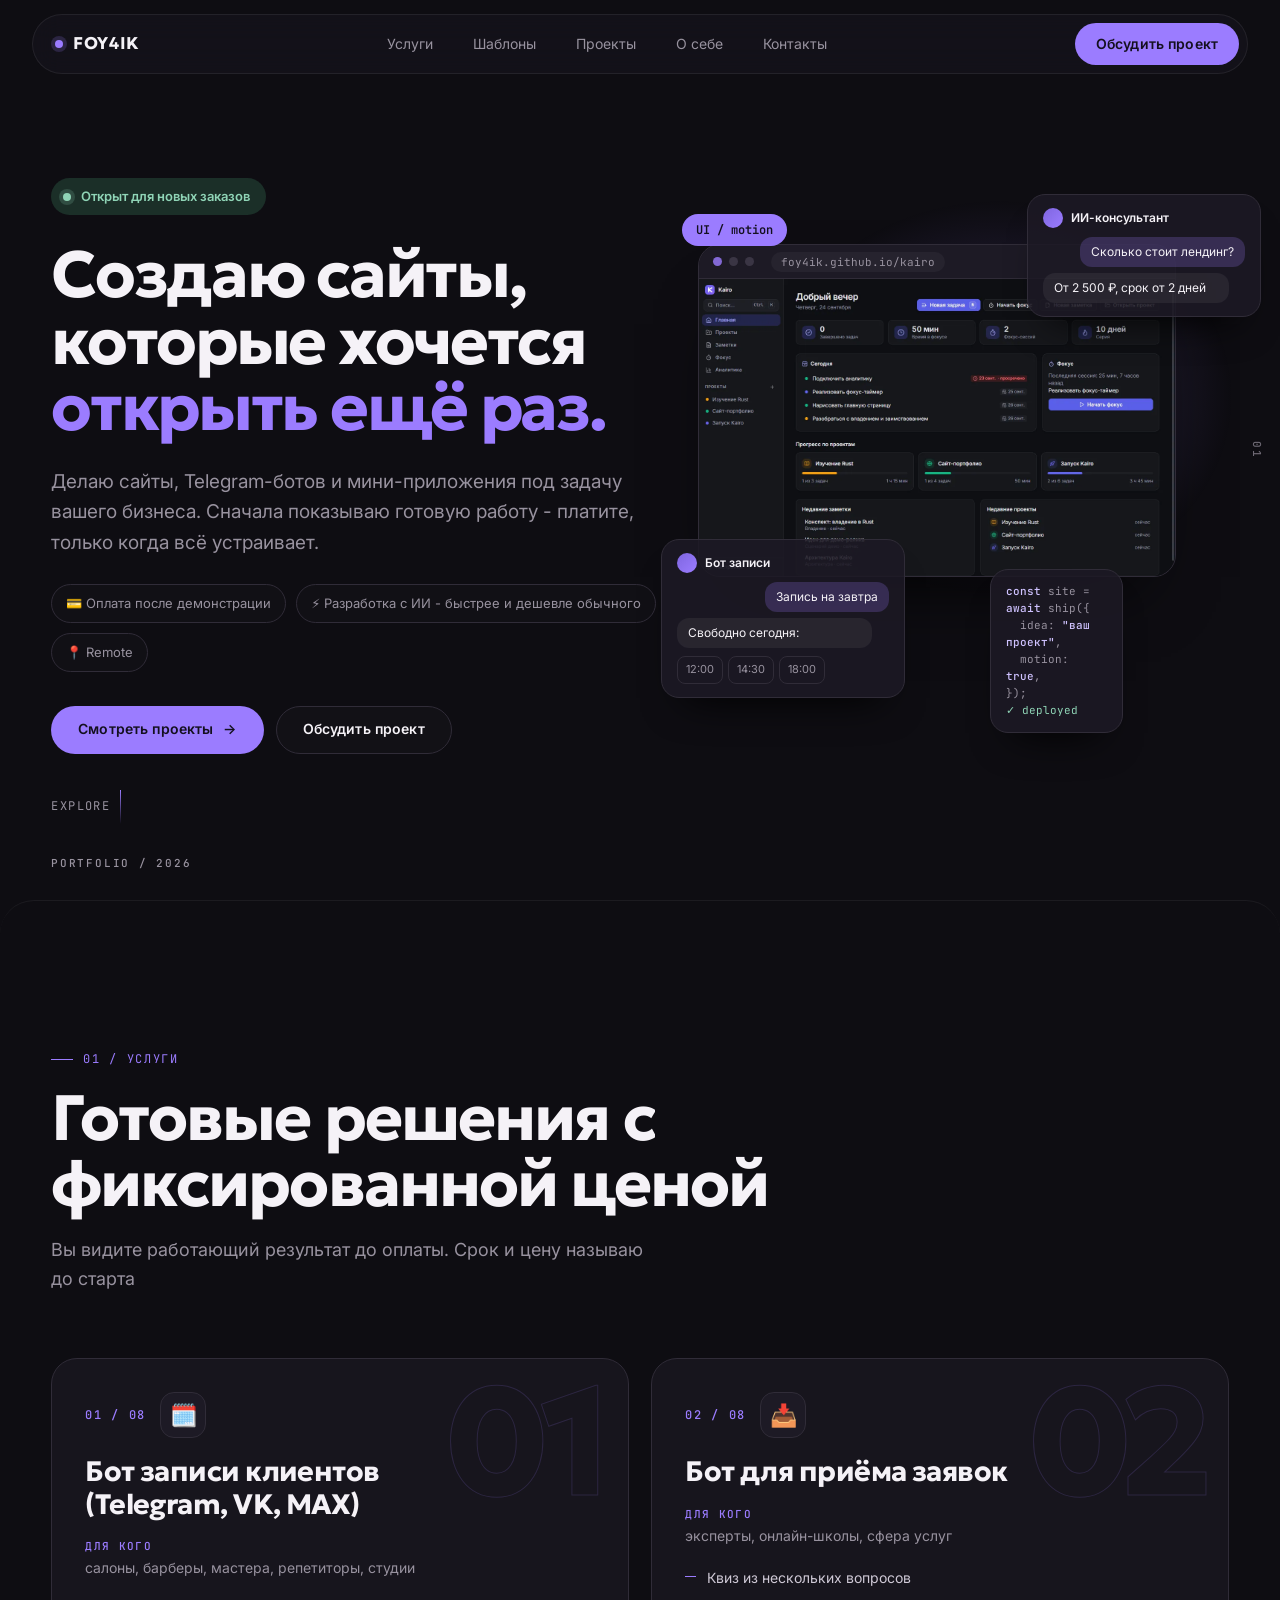
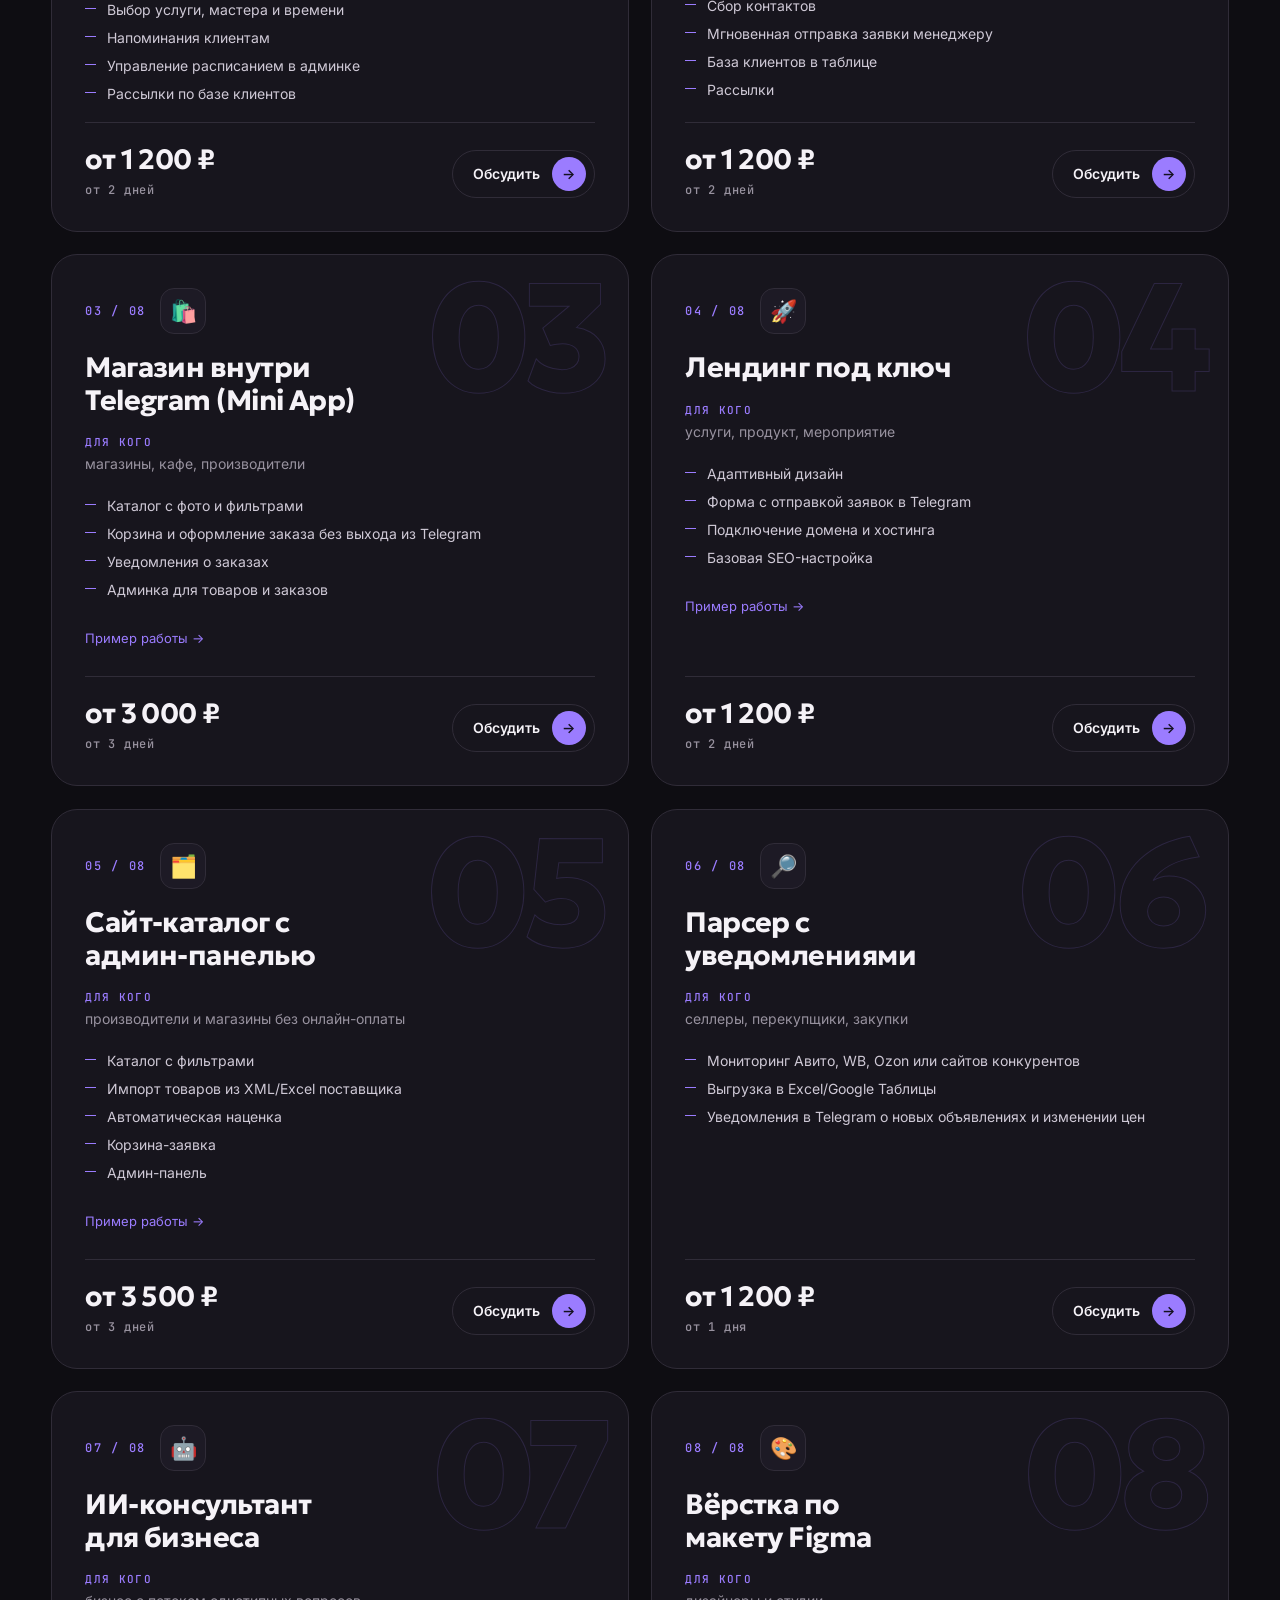
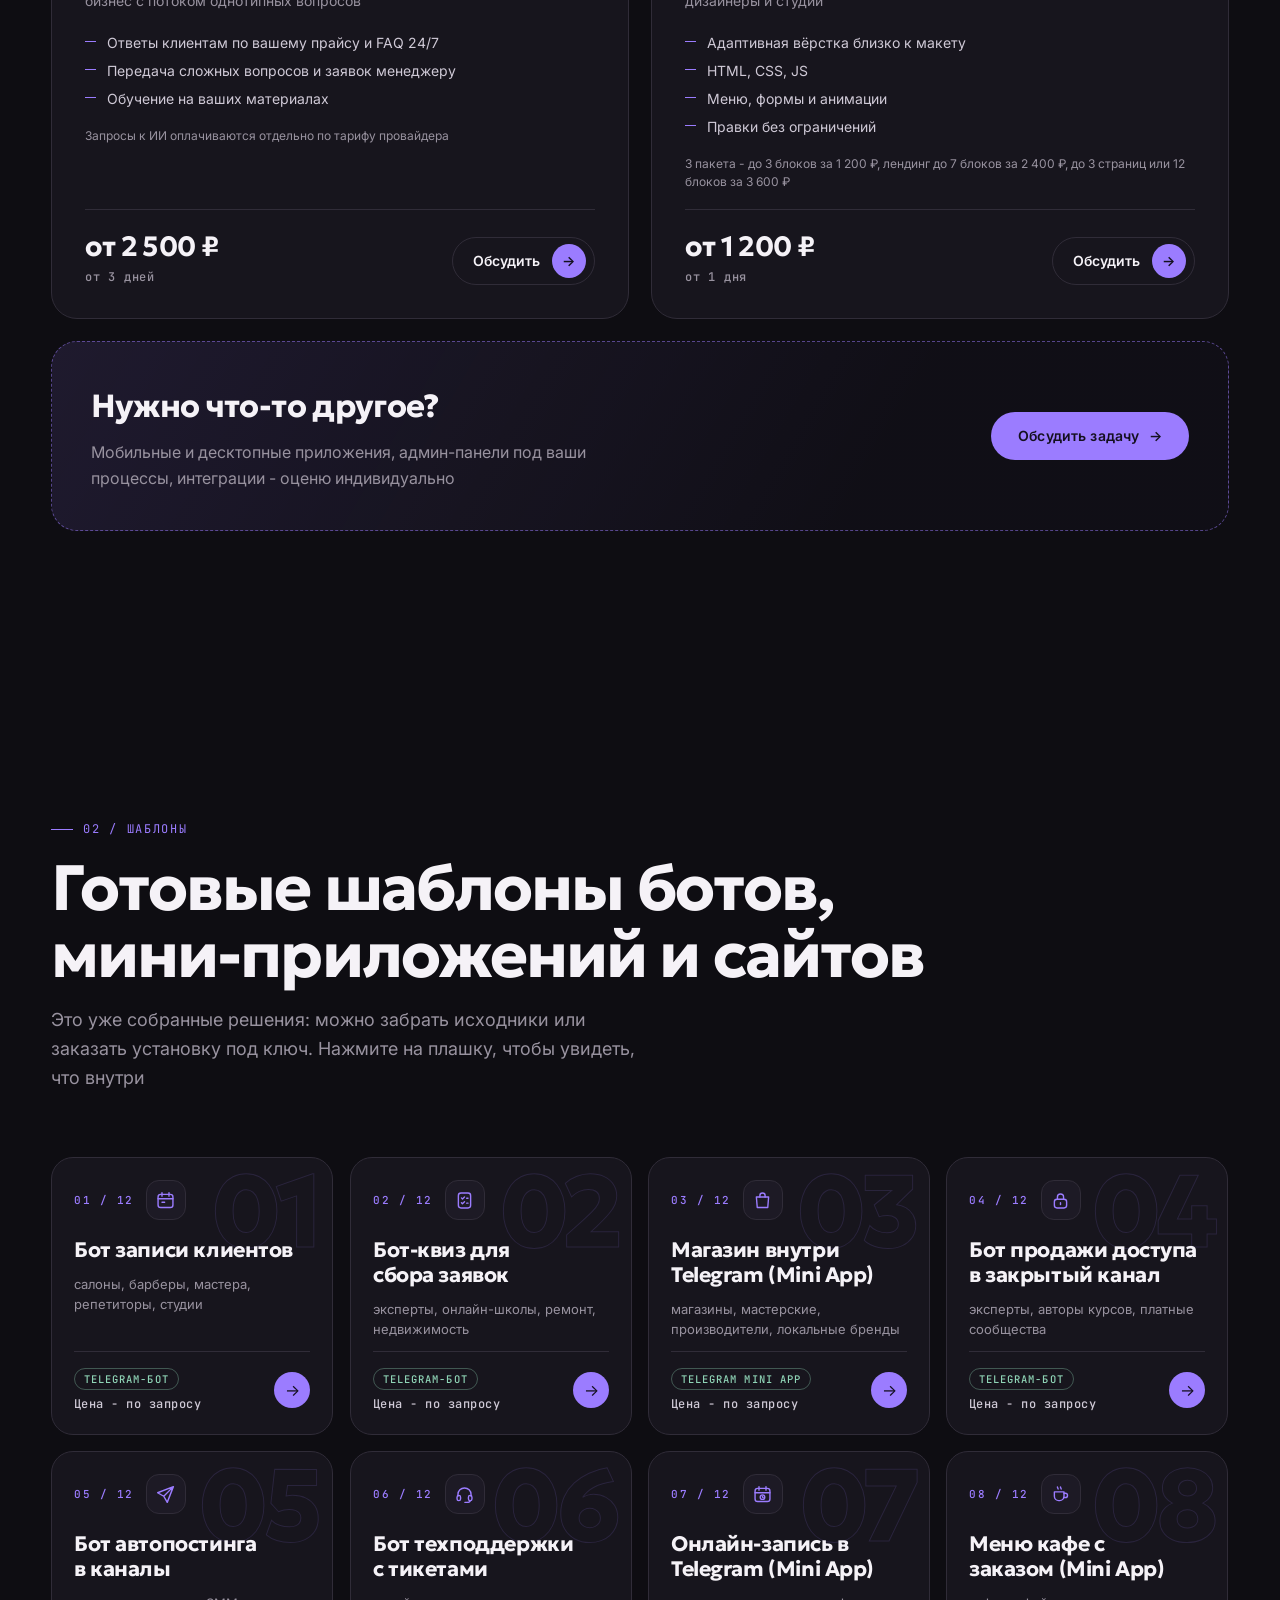
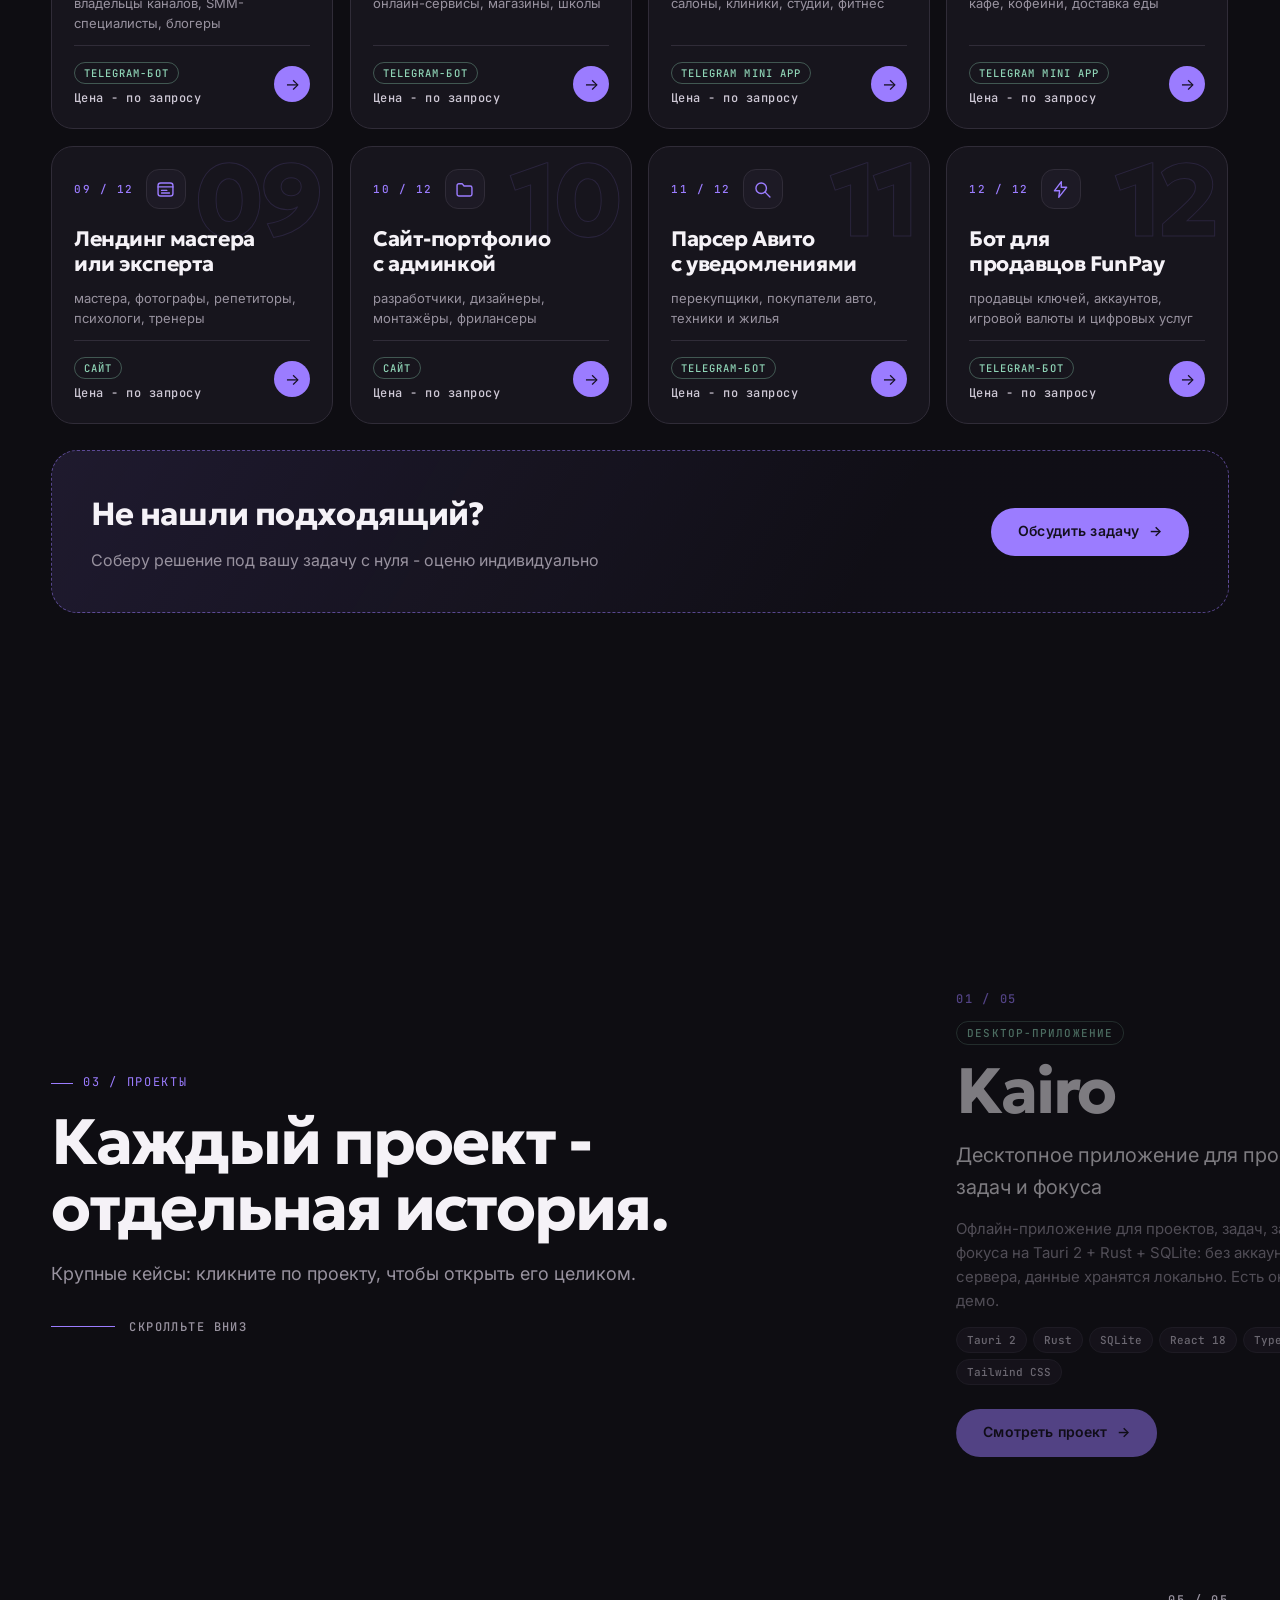
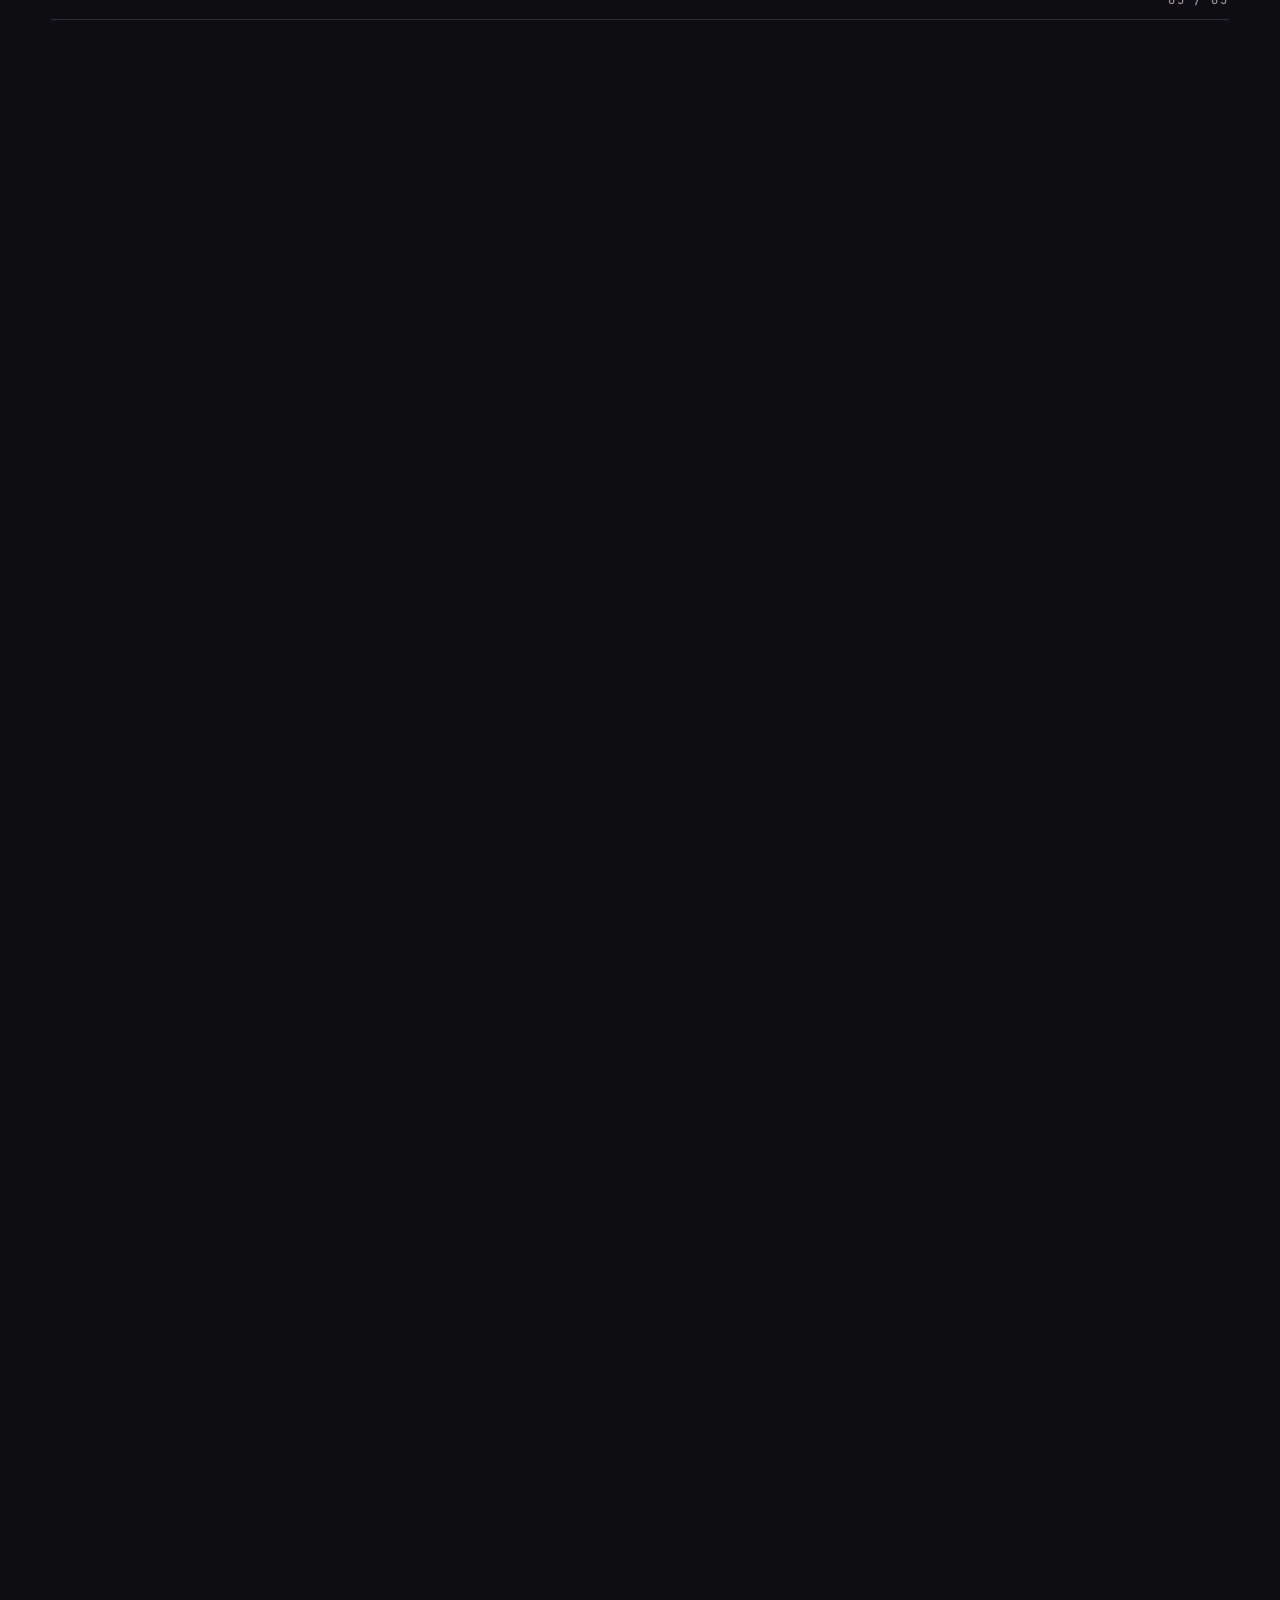
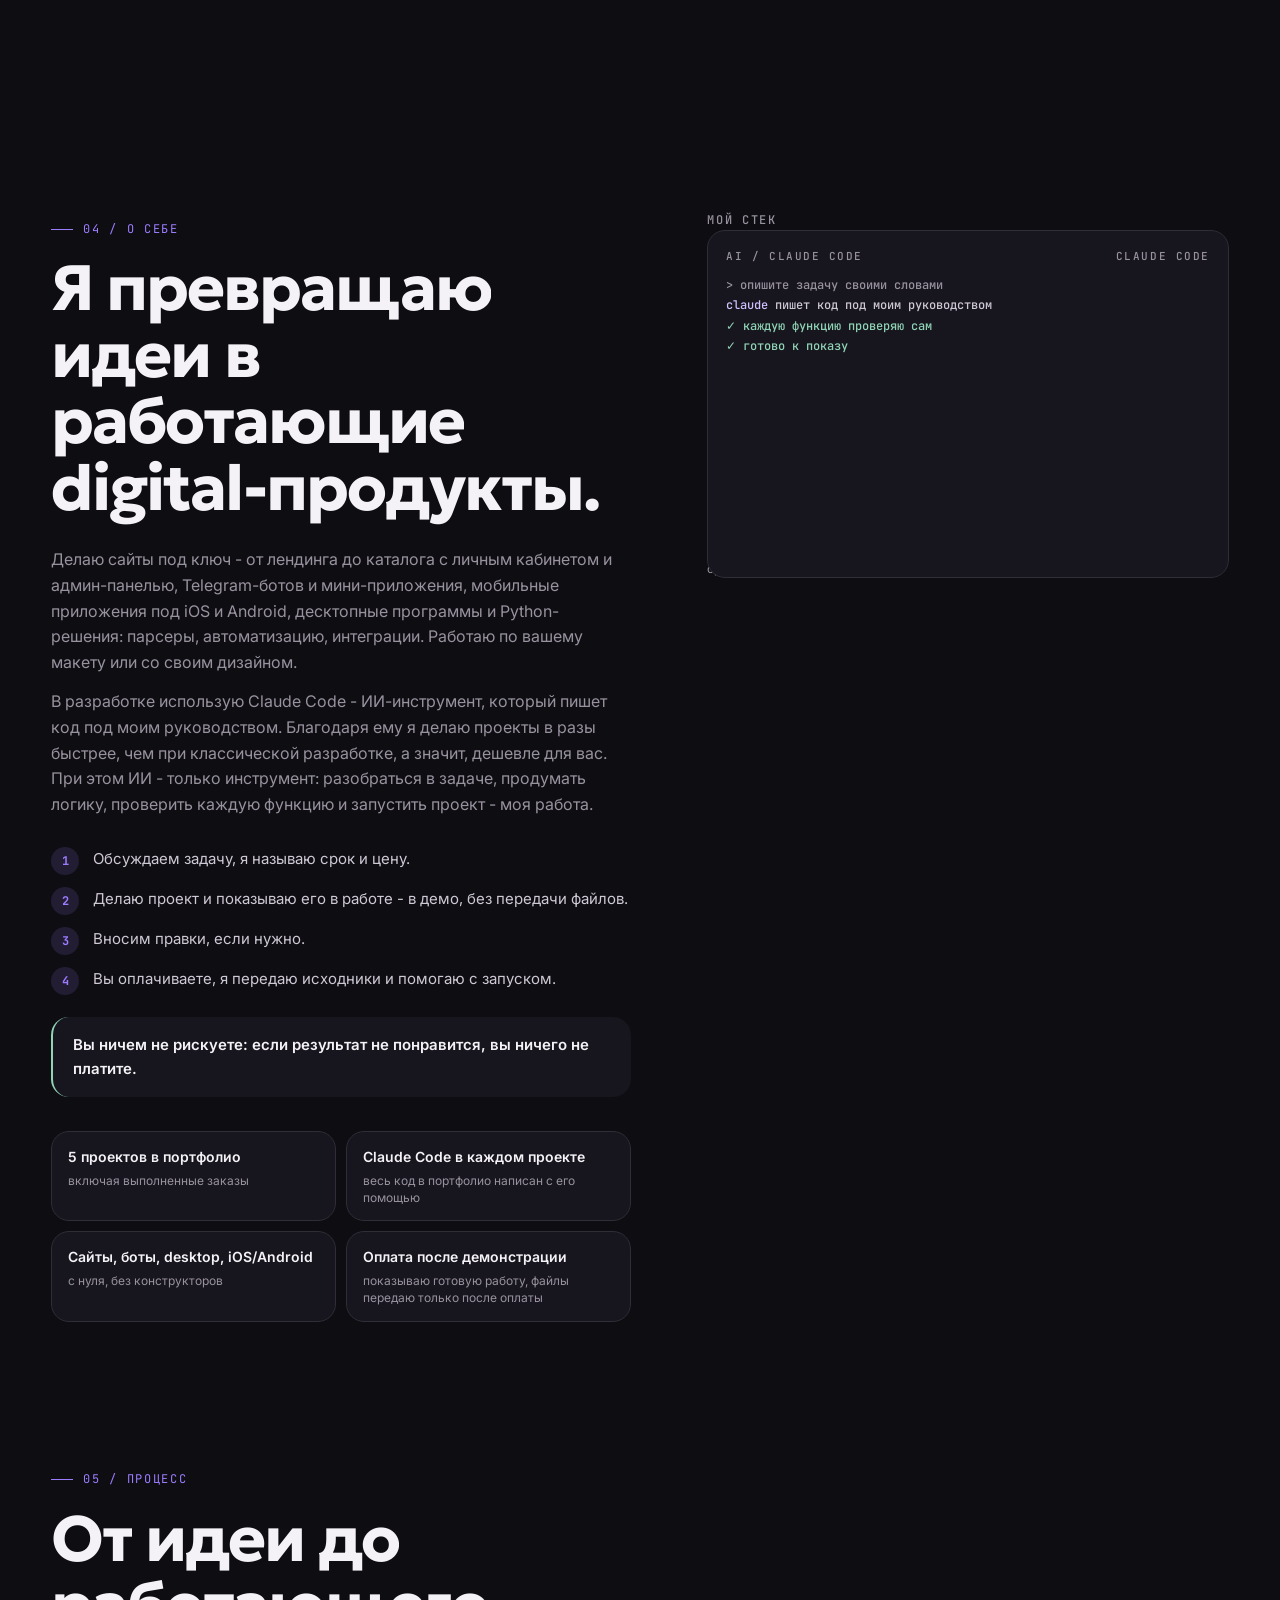
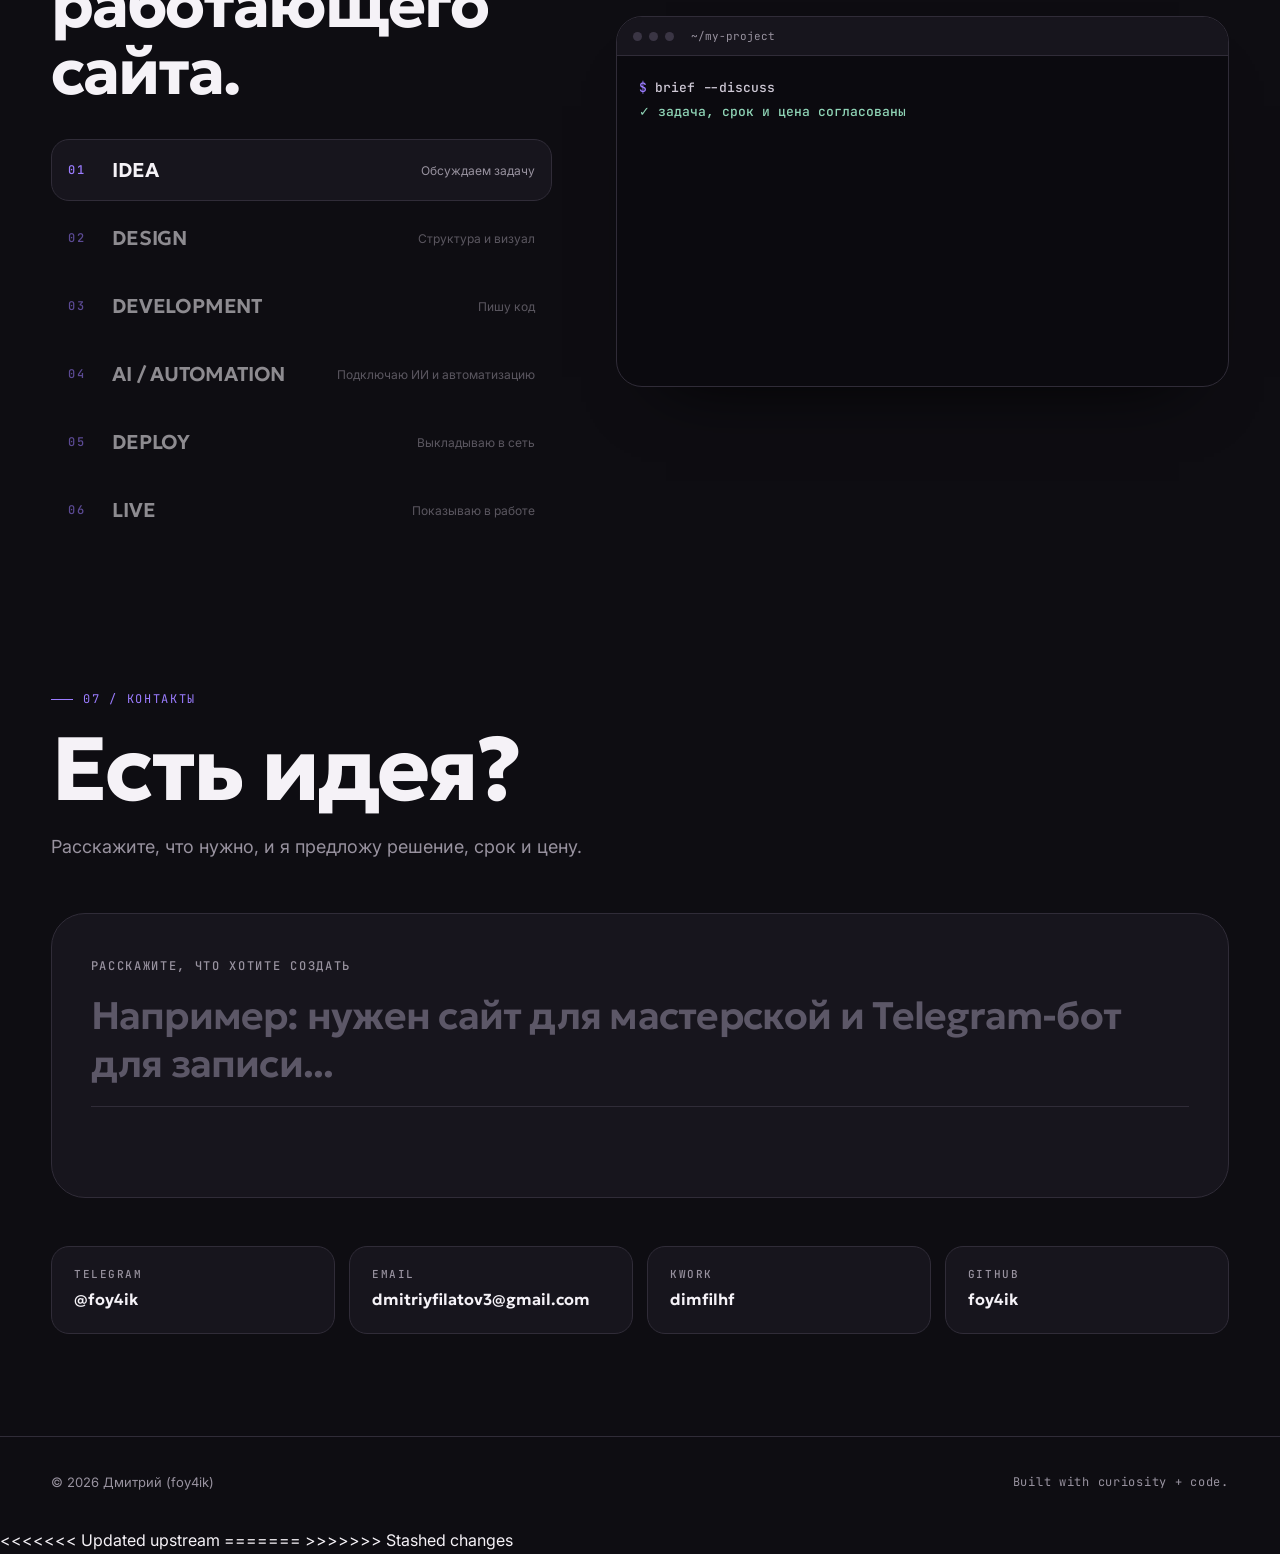
==== commit 1080e20c: "Add five responsive-layout concepts to the projects showcase Co-Authored-By: Claude Sonnet 5.5 <nore" ====
--- a/index.html
+++ b/index.html
@@ -266,7 +266,11 @@
   <div class="case-scroll" id="case-scroll" tabindex="-1"></div>
 </div>
 
+<<<<<<< Updated upstream
 <script id="state-data" type="application/json">{"profile":{"name":"Дмитрий (foy4ik)","role":"Сайты, Telegram-боты и приложения под ключ","tagline":"Делаю сайты, Telegram-ботов и мини-приложения под задачу вашего бизнеса. Сначала показываю готовую работу - платите, только когда всё устраивает.","heroChip":"💳 Оплата после демонстрации","heroChip2":"⚡ Разработка с ИИ - быстрее и дешевле обычного","stackTitle":"Любой","stackText":"Код пишет Claude Code, поэтому я не привязан к одному языку или фреймворку: беру тот стек, который лучше подходит задаче.","limits":["Закрытые SDK, особое оборудование и системы без доступа к среде - только если доступ будет у меня"],"bio":"Делаю сайты под ключ - от лендинга до каталога с личным кабинетом и админ-панелью, Telegram-ботов и мини-приложения, мобильные приложения под iOS и Android, десктопные программы и Python-решения: парсеры, автоматизацию, интеграции. Работаю по вашему макету или со своим дизайном.\n\nВ разработке использую Claude Code - ИИ-инструмент, который пишет код под моим руководством. Благодаря ему я делаю проекты в разы быстрее, чем при классической разработке, а значит, дешевле для вас. При этом ИИ - только инструмент: разобраться в задаче, продумать логику, проверить каждую функцию и запустить проект - моя работа.","steps":["Обсуждаем задачу, я называю срок и цену.","Делаю проект и показываю его в работе - в демо, без передачи файлов.","Вносим правки, если нужно.","Вы оплачиваете, я передаю исходники и помогаю с запуском."],"riskLine":"Вы ничем не рискуете: если результат не понравится, вы ничего не платите.","location":"Remote","available":"Открыт для новых заказов","email":"dmitriyfilatov3@gmail.com","telegram":"https://t.me/foy4ik","github":"https://github.com/foy4ik","kwork":"https://kwork.ru/user/dimfilhf","skills":{"Уже делал на":["Next.js","React","TypeScript","Tailwind CSS","Node.js","Python","Rust + Tauri","PostgreSQL","SQLite","Prisma","Telegram Bot API","Vercel","GitHub Actions"]},"heroTitle":"Создаю сайты,\nкоторые хочется\nоткрыть ещё раз."},"projects":[{"id":"kairo","title":"Kairo","tagline":"Десктопное приложение для проектов, задач и фокуса","description":"Офлайн-приложение для проектов, задач, заметок и фокуса на Tauri 2 + Rust + SQLite: без аккаунта и сервера, данные хранятся локально. Есть онлайн-демо.","meta":"Портфолио-проект - десктопное приложение, соло-разработка","fullDescription":["Kairo собирает в одном офлайн-приложении весь рабочий цикл: спланировать, сфокусироваться, поработать, зафиксировать, подвести итоги. Никакого аккаунта и сервера - все данные лежат в локальном файле SQLite на компьютере пользователя.","Ядро написано на Rust (Tauri 2), интерфейс - на React и TypeScript. Есть установщики для Windows, macOS и Linux, автообновление с проверкой подписи из GitHub Releases и онлайн-демо, которое можно попробовать прямо в браузере без установки."],"features":["Канбан-доска: свои колонки, drag & drop с сохранением порядка, сортировка одним кликом по сроку и приоритету, быстрое добавление задачи одной строкой, фильтры, боковая панель с чек-листом, дедлайном и тегами","Заметки в Markdown с живым превью, папками, тегами, привязкой к задачам и автосохранением","Фокус-таймер на стороне Rust: продолжает работать при скрытом окне, обратный отсчёт в трее, системные уведомления, привязка к задаче","Аналитика: сессии, время в фокусе, разбивка по проектам и тегам, серия дней подряд","Командная палитра (Ctrl+K), работа целиком с клавиатуры, русский и английский без перезапуска, светлая и тёмная темы (тёмная нарисована отдельно, а не инвертирована)","Экспорт и импорт данных в JSON с валидацией и автоматической резервной копией; санитизация Markdown, строгий CSP, проверка подписи обновлений","Качество: 43 unit-теста, 28 тестов на Rust, 41 e2e-сценарий на Playwright, аудит доступности WCAG 2.1 AA по всем экранам без нарушений, CI и сборка инсталляторов под три ОС"],"tags":["Tauri 2","Rust","SQLite","React 18","TypeScript","Tailwind CSS","Zustand"],"link":"https://foy4ik.github.io/kairo/","linkLabel":"Онлайн-демо","repo":"https://github.com/foy4ik/kairo","download":"https://github.com/foy4ik/kairo#download","badge":"Desktop-приложение","video":"images/kairo/kairo-demo.mp4","images":["images/kairo/01-dashboard.webp","images/kairo/02-board.webp","images/kairo/10-sort-confirm.webp","images/kairo/03-notes.webp","images/kairo/04-focus.webp","images/kairo/05-analytics.webp","images/kairo/09-command-palette.webp","images/kairo/08-settings.webp","images/kairo/06-dashboard-light.webp","images/kairo/07-board-light.webp"]},{"id":"finly","title":"Finly","tagline":"Лендинг сервиса управления личными финансами","description":"Коммерческий SaaS-лендинг для вымышленного финтех-продукта: продуманная архитектура компонентов, анимации и адаптивная вёрстка уровня продакшена.","meta":"Портфолио-проект - UI/UX, вёрстка, анимации","fullDescription":["Полноценный коммерческий лендинг для вымышленного SaaS-продукта в сфере личных финансов. Цель проекта - показать полный цикл фронтенд-разработки: от продуманной компонентной архитектуры до анимаций и адаптивной вёрстки уровня продакшена."],"features":["Адаптивная вёрстка от 390px до 1440px+, с переработанным мобильным меню (не просто сжатая десктоп-версия)","Hero-секция с анимированной mockup-карточкой дашборда: счётчики баланса, дорисовывающийся при скролле SVG-график","Тёмная секция превью приложения: баланс, доходы и расходы, разбивка по категориям, фильтруемый список транзакций со своим empty state","Интерактивные тарифы с переключением Monthly/Yearly и живым пересчётом цены","Модальная форма подписки с email-валидацией и состояниями loading/success/error","FAQ-аккордеон, отзывы, social proof, плавный скролл, hover-эффекты на всех интерактивных элементах"],"tags":["Next.js 16","TypeScript","Tailwind CSS v4","shadcn/ui","Framer Motion"],"link":"https://finly-sandy.vercel.app/","linkLabel":"Демо","repo":"https://github.com/foy4ik/finly","badge":"","images":["images/finly/finly-01-hero.webp","images/finly/finly-02-dashboard.webp","images/finly/finly-03-pricing.webp","images/finly/finly-04-features.webp","images/finly/finly-05-mobile.webp","images/finly/finly-06-mobile-menu.webp"]},{"id":"forma-studio","title":"Forma Studio","tagline":"Сайт дизайн-студии интерьеров","description":"Многостраничный сайт премиальной студии дизайна интерьеров: каталог кейсов, полноэкранная галерея, формы и анимации на уровне продакшена.","meta":"Портфолио-проект, соло - от архитектуры до деплоя","fullDescription":["Многостраничный сайт для вымышленной премиальной студии дизайна интерьеров. Самостоятельный проект для портфолио: полный цикл - от архитектуры до деплоя."],"features":["Главная страница: hero, подборка проектов, услуги, процесс работы, отзывы","Каталог проектов (9 кейсов) с фильтрацией по категориям, подгрузкой и анимацией сетки","Детальная страница проекта: полноэкранная галерея с управлением с клавиатуры, навигация между соседними проектами, похожие проекты","Страница услуг с описанием процесса по каждому направлению","Страница «о студии»: таймлайн, команда, ценности, цифры","Форма обратной связи с клиентской валидацией и состояниями загрузки/успеха/ошибки","Кастомная 404-страница, полная адаптивность, fullscreen-меню на мобильных","SEO-метаданные для каждой страницы, семантическая разметка, поддержка prefers-reduced-motion"],"tags":["Next.js","TypeScript","Tailwind CSS","Framer Motion","Lucide Icons"],"link":"https://forma-studio-rouge-nine.vercel.app/","linkLabel":"Демо","repo":"https://github.com/foy4ik/forma-studio","badge":"","images":["images/forma/01-home-hero.webp","images/forma/02-projects-catalog.webp","images/forma/03-project-detail.webp","images/forma/04-project-gallery-lightbox.webp","images/forma/05-services.webp","images/forma/06-mobile-home.webp"]},{"id":"taskflow","title":"TaskFlow","tagline":"Telegram Mini App для задач и напоминаний","description":"Telegram Mini App для управления задачами и напоминаниями с криптографически проверенной авторизацией через Telegram, PostgreSQL и Next.js.","meta":"Telegram Mini App - full-stack","fullDescription":["TaskFlow - полноценный менеджер задач, реализованный как нативное мини-приложение внутри Telegram. Авторизация проходит через сам Telegram: initData проверяется по HMAC-SHA256 на сервере при каждом запросе, поэтому подделать личность пользователя со стороны клиента невозможно.","Фронтенд - Next.js (App Router) и TypeScript, бэкенд - PostgreSQL и Prisma, с оптимистичными обновлениями интерфейса, тактильной обратной связью (haptics) и темой, которая мгновенно подстраивается под цветовую схему самого Telegram. У задач есть приоритеты, категории, сроки и настраиваемые напоминания - в момент события, за 30 минут/час/сутки, либо мягкое напоминание через час после дедлайна, если задача не выполнена - они приходят прямо от бота по расписанию. Интерфейс полностью двуязычный (русский/английский), спроектирован mobile-first под встроенный браузер Telegram, с отдельным вниманием к доступности, обработке ошибок и офлайн-состояниям."],"features":["Серверная HMAC-проверка initData от Telegram - клиентским данным о личности не доверяем никогда","Оптимистичные обновления, тактильная отдача, светлая/тёмная/нативная Telegram-тема","Настраиваемые напоминания по задачам, доставляются через реального Telegram-бота с точностью до минуты","Раздел статистики с графиком активности за 7 дней и разбивкой по категориям","Двуязычный интерфейс (RU/EN), адаптивный от 375px до десктопа"],"tags":["Next.js","TypeScript","PostgreSQL","Prisma","Telegram Mini Apps"],"link":"https://t.me/T4skFlowbot","linkLabel":"Открыть бота","repo":"https://github.com/foy4ik/taskflow","badge":"","images":["images/taskflow/home.webp","images/taskflow/tasks.webp","images/taskflow/create-form.webp","images/taskflow/statistics.webp"]},{"id":"trofimovskie","title":"Трофимовские кухни","tagline":"Каталог сопутствующих товаров + админ-панель","description":"Каталог сопутствующих товаров (47 000+ SKU) с автоимпортом из XML-фида поставщика и админ-панелью с нуля - инструмент для менеджеров производителя кухонь.","meta":"Веб-приложение, соло-разработка","fullDescription":["Производитель кухонь на заказ допродаёт клиентам сопутствующие товары - фурнитуру, мойки, смесители, ручки, направляющие - по каталогу поставщика на 47 000+ SKU. Нужен был инструмент для менеджеров: показать клиенту каталог, собрать корзину, отправить её по ссылке клиенту, а тот сам оформляет заявку - без онлайн-оплаты и доставки, это витрина с быстрым оформлением интереса, а не интернет-магазин."],"features":["Автоимпорт каталога из XML-фида поставщика: потоковый парсинг 47 000+ товаров и 1300+ категорий, ежедневное обновление по расписанию, сравнение по хэшу и защитный порог на случай сбоя у поставщика","Ценовой движок: общая наценка + наценка по категории/товару + настраиваемое округление с понятным приоритетом правил","Публичный каталог: дерево категорий, полнотекстовый поиск, фильтры по бренду и характеристикам (включая свой двухползунковый range-слайдер для числовых параметров), сортировки, пагинация, галерея фото на карточке товара","Корзина без регистрации, расшаривание по ссылке, клиент сам дооформляет заявку","Админ-панель с нуля: товары и категории с откатом ручных правок к исходнику из фида, наценки, статические страницы, баннеры, заявки, история импортов, восстановление битых картинок","Self-hosted продакшен: свой Node-сервер, cron внутри процесса, SQLite с решением проблем конкурентной записи"],"tags":["Next.js","TypeScript","Prisma","SQLite","Tailwind CSS","XML-парсинг"],"link":"","linkLabel":"Демо","repo":"","badge":"Реальный заказ","images":["images/trofim/01-glavnaya.webp","images/trofim/02-kategoriya.webp","images/trofim/03-filtry.webp","images/trofim/04-admin-kategorii.webp"]}],"services":[{"id":"svc-booking","emoji":"🗓️","title":"Бот записи клиентов (Telegram, VK, MAX)","audience":"салоны, барберы, мастера, репетиторы, студии","includes":["Выбор услуги, мастера и времени","Напоминания клиентам","Управление расписанием в админке","Рассылки по базе клиентов"],"term":"от 2 дней","price":"от 1 200 ₽","note":"","projectId":""},{"id":"svc-leads","emoji":"📥","title":"Бот для приёма заявок","audience":"эксперты, онлайн-школы, сфера услуг","includes":["Квиз из нескольких вопросов","Сбор контактов","Мгновенная отправка заявки менеджеру","База клиентов в таблице","Рассылки"],"term":"от 2 дней","price":"от 1 200 ₽","note":"","projectId":""},{"id":"svc-shop","emoji":"🛍️","title":"Магазин внутри Telegram (Mini App)","audience":"магазины, кафе, производители","includes":["Каталог с фото и фильтрами","Корзина и оформление заказа без выхода из Telegram","Уведомления о заказах","Админка для товаров и заказов"],"term":"от 3 дней","price":"от 3 000 ₽","note":"","projectId":"taskflow"},{"id":"svc-landing","emoji":"🚀","title":"Лендинг под ключ","audience":"услуги, продукт, мероприятие","includes":["Адаптивный дизайн","Форма с отправкой заявок в Telegram","Подключение домена и хостинга","Базовая SEO-настройка"],"term":"от 2 дней","price":"от 1 200 ₽","note":"","projectId":"finly"},{"id":"svc-catalog","emoji":"🗂️","title":"Сайт-каталог с админ-панелью","audience":"производители и магазины без онлайн-оплаты","includes":["Каталог с фильтрами","Импорт товаров из XML/Excel поставщика","Автоматическая наценка","Корзина-заявка","Админ-панель"],"term":"от 3 дней","price":"от 3 500 ₽","note":"","projectId":"trofimovskie"},{"id":"svc-parser","emoji":"🔎","title":"Парсер с уведомлениями","audience":"селлеры, перекупщики, закупки","includes":["Мониторинг Авито, WB, Ozon или сайтов конкурентов","Выгрузка в Excel/Google Таблицы","Уведомления в Telegram о новых объявлениях и изменении цен"],"term":"от 1 дня","price":"от 1 200 ₽","note":"","projectId":""},{"id":"svc-ai","emoji":"🤖","title":"ИИ-консультант для бизнеса","audience":"бизнес с потоком однотипных вопросов","includes":["Ответы клиентам по вашему прайсу и FAQ 24/7","Передача сложных вопросов и заявок менеджеру","Обучение на ваших материалах"],"term":"от 3 дней","price":"от 2 500 ₽","note":"Запросы к ИИ оплачиваются отдельно по тарифу провайдера","projectId":""},{"id":"svc-layout","emoji":"🎨","title":"Вёрстка по макету Figma","audience":"дизайнеры и студии","includes":["Адаптивная вёрстка близко к макету","HTML, CSS, JS","Меню, формы и анимации","Правки без ограничений"],"term":"от 1 дня","price":"от 1 200 ₽","note":"3 пакета - до 3 блоков за 1 200 ₽, лендинг до 7 блоков за 2 400 ₽, до 3 страниц или 12 блоков за 3 600 ₽","projectId":""}],"reviews":[]}</script>
+=======
+<script id="state-data" type="application/json">{"profile":{"name":"Дмитрий (foy4ik)","role":"Сайты, Telegram-боты и приложения под ключ","tagline":"Делаю сайты, Telegram-ботов и мини-приложения под задачу вашего бизнеса. Сначала показываю готовую работу - платите, только когда всё устраивает.","heroChip":"💳 Оплата после демонстрации","heroChip2":"⚡ Разработка с ИИ - быстрее и дешевле обычного","stackTitle":"Любой","stackText":"Код пишет Claude Code, поэтому я не привязан к одному языку или фреймворку: беру тот стек, который лучше подходит задаче.","limits":["Закрытые SDK, особое оборудование и системы без доступа к среде - только если доступ будет у меня"],"bio":"Делаю сайты под ключ - от лендинга до каталога с личным кабинетом и админ-панелью, Telegram-ботов и мини-приложения, мобильные приложения под iOS и Android, десктопные программы и Python-решения: парсеры, автоматизацию, интеграции. Работаю по вашему макету или со своим дизайном.\n\nВ разработке использую Claude Code - ИИ-инструмент, который пишет код под моим руководством. Благодаря ему я делаю проекты в разы быстрее, чем при классической разработке, а значит, дешевле для вас. При этом ИИ - только инструмент: разобраться в задаче, продумать логику, проверить каждую функцию и запустить проект - моя работа.","steps":["Обсуждаем задачу, я называю срок и цену.","Делаю проект и показываю его в работе - в демо, без передачи файлов.","Вносим правки, если нужно.","Вы оплачиваете, я передаю исходники и помогаю с запуском."],"riskLine":"Вы ничем не рискуете: если результат не понравится, вы ничего не платите.","location":"Remote","available":"Открыт для новых заказов","email":"dmitriyfilatov3@gmail.com","telegram":"https://t.me/foy4ik","github":"https://github.com/foy4ik","kwork":"https://kwork.ru/user/dimfilhf","skills":{"Уже делал на":["Next.js","React","TypeScript","Tailwind CSS","Node.js","Python","Rust + Tauri","PostgreSQL","SQLite","Prisma","Telegram Bot API","Vercel","GitHub Actions"]},"heroTitle":"Создаю сайты,\nкоторые хочется\nоткрыть ещё раз."},"projects":[{"id":"kairo","title":"Kairo","tagline":"Десктопное приложение для проектов, задач и фокуса","description":"Офлайн-приложение для проектов, задач, заметок и фокуса на Tauri 2 + Rust + SQLite: без аккаунта и сервера, данные хранятся локально. Есть онлайн-демо.","meta":"Портфолио-проект - десктопное приложение, соло-разработка","fullDescription":["Kairo собирает в одном офлайн-приложении весь рабочий цикл: спланировать, сфокусироваться, поработать, зафиксировать, подвести итоги. Никакого аккаунта и сервера - все данные лежат в локальном файле SQLite на компьютере пользователя.","Ядро написано на Rust (Tauri 2), интерфейс - на React и TypeScript. Есть установщики для Windows, macOS и Linux, автообновление с проверкой подписи из GitHub Releases и онлайн-демо, которое можно попробовать прямо в браузере без установки."],"features":["Канбан-доска: свои колонки, drag & drop с сохранением порядка, сортировка одним кликом по сроку и приоритету, быстрое добавление задачи одной строкой, фильтры, боковая панель с чек-листом, дедлайном и тегами","Заметки в Markdown с живым превью, папками, тегами, привязкой к задачам и автосохранением","Фокус-таймер на стороне Rust: продолжает работать при скрытом окне, обратный отсчёт в трее, системные уведомления, привязка к задаче","Аналитика: сессии, время в фокусе, разбивка по проектам и тегам, серия дней подряд","Командная палитра (Ctrl+K), работа целиком с клавиатуры, русский и английский без перезапуска, светлая и тёмная темы (тёмная нарисована отдельно, а не инвертирована)","Экспорт и импорт данных в JSON с валидацией и автоматической резервной копией; санитизация Markdown, строгий CSP, проверка подписи обновлений","Качество: 43 unit-теста, 28 тестов на Rust, 41 e2e-сценарий на Playwright, аудит доступности WCAG 2.1 AA по всем экранам без нарушений, CI и сборка инсталляторов под три ОС"],"tags":["Tauri 2","Rust","SQLite","React 18","TypeScript","Tailwind CSS","Zustand"],"link":"https://foy4ik.github.io/kairo/","linkLabel":"Онлайн-демо","repo":"https://github.com/foy4ik/kairo","download":"https://github.com/foy4ik/kairo#download","badge":"Desktop-приложение","video":"images/kairo/kairo-demo.mp4","images":["images/kairo/01-dashboard.webp","images/kairo/02-board.webp","images/kairo/10-sort-confirm.webp","images/kairo/03-notes.webp","images/kairo/04-focus.webp","images/kairo/05-analytics.webp","images/kairo/09-command-palette.webp","images/kairo/08-settings.webp","images/kairo/06-dashboard-light.webp","images/kairo/07-board-light.webp"]},{"id":"finly","title":"Finly","tagline":"Лендинг сервиса управления личными финансами","description":"Коммерческий SaaS-лендинг для вымышленного финтех-продукта: продуманная архитектура компонентов, анимации и адаптивная вёрстка уровня продакшена.","meta":"Портфолио-проект - UI/UX, вёрстка, анимации","fullDescription":["Полноценный коммерческий лендинг для вымышленного SaaS-продукта в сфере личных финансов. Цель проекта - показать полный цикл фронтенд-разработки: от продуманной компонентной архитектуры до анимаций и адаптивной вёрстки уровня продакшена."],"features":["Адаптивная вёрстка от 390px до 1440px+, с переработанным мобильным меню (не просто сжатая десктоп-версия)","Hero-секция с анимированной mockup-карточкой дашборда: счётчики баланса, дорисовывающийся при скролле SVG-график","Тёмная секция превью приложения: баланс, доходы и расходы, разбивка по категориям, фильтруемый список транзакций со своим empty state","Интерактивные тарифы с переключением Monthly/Yearly и живым пересчётом цены","Модальная форма подписки с email-валидацией и состояниями loading/success/error","FAQ-аккордеон, отзывы, social proof, плавный скролл, hover-эффекты на всех интерактивных элементах"],"tags":["Next.js 16","TypeScript","Tailwind CSS v4","shadcn/ui","Framer Motion"],"link":"https://finly-sandy.vercel.app/","linkLabel":"Демо","repo":"https://github.com/foy4ik/finly","badge":"","images":["images/finly/finly-01-hero.webp","images/finly/finly-02-dashboard.webp","images/finly/finly-03-pricing.webp","images/finly/finly-04-features.webp","images/finly/finly-05-mobile.webp","images/finly/finly-06-mobile-menu.webp"]},{"id":"forma-studio","title":"Forma Studio","tagline":"Сайт дизайн-студии интерьеров","description":"Многостраничный сайт премиальной студии дизайна интерьеров: каталог кейсов, полноэкранная галерея, формы и анимации на уровне продакшена.","meta":"Портфолио-проект, соло - от архитектуры до деплоя","fullDescription":["Многостраничный сайт для вымышленной премиальной студии дизайна интерьеров. Самостоятельный проект для портфолио: полный цикл - от архитектуры до деплоя."],"features":["Главная страница: hero, подборка проектов, услуги, процесс работы, отзывы","Каталог проектов (9 кейсов) с фильтрацией по категориям, подгрузкой и анимацией сетки","Детальная страница проекта: полноэкранная галерея с управлением с клавиатуры, навигация между соседними проектами, похожие проекты","Страница услуг с описанием процесса по каждому направлению","Страница «о студии»: таймлайн, команда, ценности, цифры","Форма обратной связи с клиентской валидацией и состояниями загрузки/успеха/ошибки","Кастомная 404-страница, полная адаптивность, fullscreen-меню на мобильных","SEO-метаданные для каждой страницы, семантическая разметка, поддержка prefers-reduced-motion"],"tags":["Next.js","TypeScript","Tailwind CSS","Framer Motion","Lucide Icons"],"link":"https://forma-studio-rouge-nine.vercel.app/","linkLabel":"Демо","repo":"https://github.com/foy4ik/forma-studio","badge":"","images":["images/forma/01-home-hero.webp","images/forma/02-projects-catalog.webp","images/forma/03-project-detail.webp","images/forma/04-project-gallery-lightbox.webp","images/forma/05-services.webp","images/forma/06-mobile-home.webp"]},{"id":"taskflow","title":"TaskFlow","tagline":"Telegram Mini App для задач и напоминаний","description":"Telegram Mini App для управления задачами и напоминаниями с криптографически проверенной авторизацией через Telegram, PostgreSQL и Next.js.","meta":"Telegram Mini App - full-stack","fullDescription":["TaskFlow - полноценный менеджер задач, реализованный как нативное мини-приложение внутри Telegram. Авторизация проходит через сам Telegram: initData проверяется по HMAC-SHA256 на сервере при каждом запросе, поэтому подделать личность пользователя со стороны клиента невозможно.","Фронтенд - Next.js (App Router) и TypeScript, бэкенд - PostgreSQL и Prisma, с оптимистичными обновлениями интерфейса, тактильной обратной связью (haptics) и темой, которая мгновенно подстраивается под цветовую схему самого Telegram. У задач есть приоритеты, категории, сроки и настраиваемые напоминания - в момент события, за 30 минут/час/сутки, либо мягкое напоминание через час после дедлайна, если задача не выполнена - они приходят прямо от бота по расписанию. Интерфейс полностью двуязычный (русский/английский), спроектирован mobile-first под встроенный браузер Telegram, с отдельным вниманием к доступности, обработке ошибок и офлайн-состояниям."],"features":["Серверная HMAC-проверка initData от Telegram - клиентским данным о личности не доверяем никогда","Оптимистичные обновления, тактильная отдача, светлая/тёмная/нативная Telegram-тема","Настраиваемые напоминания по задачам, доставляются через реального Telegram-бота с точностью до минуты","Раздел статистики с графиком активности за 7 дней и разбивкой по категориям","Двуязычный интерфейс (RU/EN), адаптивный от 375px до десктопа"],"tags":["Next.js","TypeScript","PostgreSQL","Prisma","Telegram Mini Apps"],"link":"https://t.me/T4skFlowbot","linkLabel":"Открыть бота","repo":"https://github.com/foy4ik/taskflow","badge":"","images":["images/taskflow/home.webp","images/taskflow/tasks.webp","images/taskflow/create-form.webp","images/taskflow/statistics.webp"]},{"id":"trofimovskie","title":"Трофимовские кухни","tagline":"Каталог сопутствующих товаров + админ-панель","description":"Каталог сопутствующих товаров (47 000+ SKU) с автоимпортом из XML-фида поставщика и админ-панелью с нуля - инструмент для менеджеров производителя кухонь.","meta":"Веб-приложение, соло-разработка","fullDescription":["Производитель кухонь на заказ допродаёт клиентам сопутствующие товары - фурнитуру, мойки, смесители, ручки, направляющие - по каталогу поставщика на 47 000+ SKU. Нужен был инструмент для менеджеров: показать клиенту каталог, собрать корзину, отправить её по ссылке клиенту, а тот сам оформляет заявку - без онлайн-оплаты и доставки, это витрина с быстрым оформлением интереса, а не интернет-магазин."],"features":["Автоимпорт каталога из XML-фида поставщика: потоковый парсинг 47 000+ товаров и 1300+ категорий, ежедневное обновление по расписанию, сравнение по хэшу и защитный порог на случай сбоя у поставщика","Ценовой движок: общая наценка + наценка по категории/товару + настраиваемое округление с понятным приоритетом правил","Публичный каталог: дерево категорий, полнотекстовый поиск, фильтры по бренду и характеристикам (включая свой двухползунковый range-слайдер для числовых параметров), сортировки, пагинация, галерея фото на карточке товара","Корзина без регистрации, расшаривание по ссылке, клиент сам дооформляет заявку","Админ-панель с нуля: товары и категории с откатом ручных правок к исходнику из фида, наценки, статические страницы, баннеры, заявки, история импортов, восстановление битых картинок","Self-hosted продакшен: свой Node-сервер, cron внутри процесса, SQLite с решением проблем конкурентной записи"],"tags":["Next.js","TypeScript","Prisma","SQLite","Tailwind CSS","XML-парсинг"],"link":"","linkLabel":"Демо","repo":"","badge":"Реальный заказ","images":["images/trofim/01-glavnaya.webp","images/trofim/02-kategoriya.webp","images/trofim/03-filtry.webp","images/trofim/04-admin-kategorii.webp"]},{"id":"lavanda","title":"Лаванда","tagline":"Лендинг студии красоты с записью в два клика","description":"Светлый премиальный лендинг для вымышленной студии красоты: прайс с вкладками, мастера, галерея с лайтбоксом и запись из любой кнопки.","meta":"Портфолио-проект - вёрстка, адаптив, JavaScript","fullDescription":["Лендинг для вымышленной студии красоты в центре Москвы. Идея бренда - «красота без спешки», и она выражена аркой: окно в тихое помещение повторяется в фото героя, карточках мастеров и ярлыках. Задача проекта - светлый премиальный сайт, на котором записаться можно в два клика.","Сайт написан на чистых HTML, CSS и JavaScript, без фреймворков. Классы по БЭМ, цвета и размеры вынесены в CSS-переменные, вёрстка mobile-first и держится от 320 до 2560 px. Формы работают без бэкенда: отправка имитируется. Все бренды, контакты, цены и отзывы вымышлены, фотографии - с Pexels."],"features":["Услуги и цены: вкладки по направлениям и прайс с точечными лидерами, как в меню ресторана","Запись: модальное окно с маской телефона и валидацией открывается из любой кнопки «Записаться», есть и кнопка «Записаться в Telegram»","Мастера: три арочные карточки с фото и коротким описанием","Галерея с лайтбоксом, слайдер отзывов, FAQ-аккордеон, контакты со стилизованной SVG-картой","Спокойная анимация: блоки плавно появляются, золотой контур арки «рисуется» при загрузке, при prefers-reduced-motion всё статично","Проверка: 3 браузерных движка на 9 ширинах от 320 до 2560 px без горизонтального скролла и ошибок, Lighthouse на мобильном 95 / 100 / 100 / 100"],"tags":["HTML","CSS","JavaScript","БЭМ","CSS Grid","Playwright"],"link":"https://foy4ik.github.io/responsive-concepts-demo/01-lavanda/","linkLabel":"Демо","repo":"https://github.com/foy4ik/responsive-concepts-demo/tree/main/01-lavanda","badge":"Концепт","images":["images/concepts/lavanda/01.webp","images/concepts/lavanda/02.webp","images/concepts/lavanda/03.webp","images/concepts/lavanda/04.webp","images/concepts/lavanda/05.webp","images/concepts/lavanda/06.webp","images/concepts/lavanda/07.webp","images/concepts/lavanda/08.webp"]},{"id":"severny-dom","title":"Северный дом","tagline":"Лендинг строительной компании с калькулятором стоимости","description":"Тёмный премиальный лендинг для вымышленной компании, которая строит дома из клеёного бруса: каталог с фильтрами, калькулятор стоимости и квиз.","meta":"Портфолио-проект - вёрстка, адаптив, JavaScript","fullDescription":["Лендинг для вымышленной компании, которая строит загородные дома из клеёного бруса. Визуальная идея - чертёж: тонкие медные линии, размерные выноски и смета в виде листа с позициями. Задача проекта - показать каталог и дать посчитать стоимость без звонка.","Сайт написан на чистых HTML, CSS и JavaScript. Каталог и калькулятор считают цену одной формулой, поэтому стоимость в карточках и в смете всегда совпадает. Адаптив от 320 до 2560 px. Формы работают без бэкенда: отправка имитируется. Все бренды, контакты, цены и отзывы вымышлены, фотографии - с Pexels."],"features":["Каталог: 6 проектов домов с фильтрами по площади и этажности","Калькулятор стоимости: площадь, материал стен, этажность и отделка пересчитывают смету в реальном времени, числа плавно «докручиваются»","Квиз из 3 шагов с прогресс-баром и формой заявки","Таймлайн этапов из 6 шагов: медная линия заполняется по мере прокрутки","Параллакс первого экрана: фото смещается медленнее прокрутки, шапка поверх фото становится плотной с размытием","Слайдер построенных домов, блоки с технологиями, гарантиями и отзывами, при prefers-reduced-motion анимации отключаются","Проверка: 3 браузерных движка на 9 ширинах от 320 до 2560 px, Lighthouse на мобильном 97 / 100 / 100 / 100"],"tags":["HTML","CSS","JavaScript","БЭМ","CSS Grid","Playwright"],"link":"https://foy4ik.github.io/responsive-concepts-demo/02-severny-dom/","linkLabel":"Демо","repo":"https://github.com/foy4ik/responsive-concepts-demo/tree/main/02-severny-dom","badge":"Концепт","images":["images/concepts/severny-dom/01.webp","images/concepts/severny-dom/02.webp","images/concepts/severny-dom/03.webp","images/concepts/severny-dom/04.webp","images/concepts/severny-dom/05.webp","images/concepts/severny-dom/06.webp","images/concepts/severny-dom/07.webp","images/concepts/severny-dom/08.webp"]},{"id":"zerno","title":"Зерно","tagline":"Лендинг кофейни с собственной обжаркой","description":"Тёплый крафтовый лендинг для вымышленной кофейни: меню с вкладками, сорта зерна со шкалой обжарки и бронь столика.","meta":"Портфолио-проект - вёрстка, адаптив, JavaScript","fullDescription":["Лендинг для вымышленной кофейни, которая сама обжаривает зерно. Интерфейс собран из того, что лежит на стойке: бумажные бирки, штампы, чековая лента, мешковина. Задача проекта - тёплый сайт, который приводит гостей в зал и продаёт зерно.","Сайт написан на чистых HTML, CSS и JavaScript, без фреймворков. Адаптив от 320 до 2560 px. Формы работают без бэкенда: отправка имитируется. Все бренды, контакты, цены и отзывы вымышлены, фотографии - с Pexels."],"features":["Меню: вкладки Кофе / Чай / Десерты / Завтраки и карточки-бирки с ценами, на телефоне карточки листаются горизонтально","Наше зерно: 4 сорта со шкалой обжарки","Бронь столика: форма со счётчиком гостей, маской телефона и валидацией","Бегущая строка с сортами зерна на наклонной ленте","Микроанимации: пар над чашкой героя, покачивание иконки зерна при наведении, при prefers-reduced-motion лента останавливается","Блоки о бариста, masonry-галерея атмосферы, доставка и самовывоз, отзывы","Проверка: 3 браузерных движка на 9 ширинах от 320 до 2560 px, Lighthouse на мобильном 97 / 100 / 100 / 100"],"tags":["HTML","CSS","JavaScript","БЭМ","CSS Grid","Playwright"],"link":"https://foy4ik.github.io/responsive-concepts-demo/03-zerno/","linkLabel":"Демо","repo":"https://github.com/foy4ik/responsive-concepts-demo/tree/main/03-zerno","badge":"Концепт","images":["images/concepts/zerno/01.webp","images/concepts/zerno/02.webp","images/concepts/zerno/03.webp","images/concepts/zerno/04.webp","images/concepts/zerno/05.webp","images/concepts/zerno/06.webp","images/concepts/zerno/07.webp","images/concepts/zerno/08.webp"]},{"id":"speakly","title":"Speakly","tagline":"Лендинг онлайн-школы английского в стиле необрутализма","description":"Яркий лендинг для вымышленной онлайн-школы английского: мини-тест уровня, тарифы с переключателем и анимированные счётчики.","meta":"Портфолио-проект - вёрстка, адаптив, JavaScript","fullDescription":["Лендинг для вымышленной онлайн-школы английского. Стиль - необрутализм, а идея - речевые пузыри: каждый блок звучит как реплика в диалоге, карточки с «хвостиком», стикеры с короткими фразами, толстые чёрные обводки и жёсткие тени. Задача проекта - собрать заявки на пробный урок.","Сайт написан на чистых HTML, CSS и JavaScript. Адаптив от 320 до 2560 px. Формы работают без бэкенда: отправка имитируется. Все бренды, контакты, цены и отзывы вымышлены, фотографии - с Pexels."],"features":["Мини-тест уровня: 3 вопроса, результат A2 / B1 / B2 и подбор подходящего курса","Тарифы: 3 карточки и переключатель «помесячно / весь курс»","Первый экран: форма на бесплатный пробный урок и пузыри диалога, которые печатаются по очереди","Анимированные счётчики результатов набегают при прокрутке","Слайдер преподавателей, отзывы и FAQ-аккордеон","Пружинящая анимация: блоки появляются с «пружиной», стикеры слегка покачиваются, при prefers-reduced-motion всё статично","Проверка: 3 браузерных движка на 9 ширинах от 320 до 2560 px, Lighthouse на мобильном 98 / 100 / 100 / 100"],"tags":["HTML","CSS","JavaScript","БЭМ","CSS Grid","Playwright"],"link":"https://foy4ik.github.io/responsive-concepts-demo/04-speakly/","linkLabel":"Демо","repo":"https://github.com/foy4ik/responsive-concepts-demo/tree/main/04-speakly","badge":"Концепт","images":["images/concepts/speakly/01.webp","images/concepts/speakly/02.webp","images/concepts/speakly/03.webp","images/concepts/speakly/04.webp","images/concepts/speakly/05.webp","images/concepts/speakly/06.webp","images/concepts/speakly/07.webp","images/concepts/speakly/08.webp"]},{"id":"glina","title":"Глина","tagline":"Интернет-магазин авторской керамики из трёх страниц","description":"Минималистичный интернет-магазин для вымышленной мастерской: каталог с фильтрами, карточка товара и корзина, которые работают без бэкенда.","meta":"Портфолио-проект - вёрстка, адаптив, JavaScript","fullDescription":["Многостраничный интернет-магазин для вымышленной мастерской авторской керамики: главная, каталог и карточка товара. Визуальная идея - клеймо мастера и пробники глазури: цвета показаны кружками, и они же работают как переключатель цвета на карточке и в фильтре.","Всё работает без бэкенда: каталог собирается из собственного JSON, а корзина хранится в localStorage и синхронизируется между вкладками. Изделия - авторские SVG-иллюстрации, поэтому цвет глазури и ракурсы переключаются на лету. Чистые HTML, CSS и JavaScript, адаптив от 320 до 2560 px. Все бренды, контакты, цены и отзывы вымышлены."],"features":["Каталог: 15 изделий, фильтры по категории, цене и цвету глазури, сортировка и пагинация по 9 на странице, состояние фильтров хранится в адресной строке","Карточка товара: галерея из 3 видов с увеличением, выбор цвета, количество и вкладки «Описание / Уход / Доставка»","Корзина: выезжающая панель на всех страницах, изменение количества, итоговая сумма, счётчик в шапке и оформление заказа в модальном окне","На телефоне фильтры каталога открываются выезжающей панелью","Сдержанная анимация: при наведении фото изделия меняется на вид сверху, счётчик корзины подпрыгивает при добавлении","Проверка: 3 браузерных движка на 9 ширинах от 320 до 2560 px на всех страницах, Lighthouse на мобильном 96-100 / 100 / 100 / 100"],"tags":["HTML","CSS","JavaScript","JSON","localStorage","Playwright"],"link":"https://foy4ik.github.io/responsive-concepts-demo/05-glina/","linkLabel":"Демо","repo":"https://github.com/foy4ik/responsive-concepts-demo/tree/main/05-glina","badge":"Концепт","images":["images/concepts/glina/01.webp","images/concepts/glina/02.webp","images/concepts/glina/03.webp","images/concepts/glina/04.webp","images/concepts/glina/05.webp","images/concepts/glina/06.webp","images/concepts/glina/07.webp","images/concepts/glina/08.webp"]}],"services":[{"id":"svc-booking","emoji":"🗓️","title":"Бот записи клиентов (Telegram, VK, MAX)","audience":"салоны, барберы, мастера, репетиторы, студии","includes":["Выбор услуги, мастера и времени","Напоминания клиентам","Управление расписанием в админке","Рассылки по базе клиентов"],"term":"от 2 дней","price":"от 2 500 ₽","note":"","projectId":""},{"id":"svc-leads","emoji":"📥","title":"Бот для приёма заявок","audience":"эксперты, онлайн-школы, сфера услуг","includes":["Квиз из нескольких вопросов","Сбор контактов","Мгновенная отправка заявки менеджеру","База клиентов в таблице","Рассылки"],"term":"от 2 дней","price":"от 2 500 ₽","note":"","projectId":""},{"id":"svc-shop","emoji":"🛍️","title":"Магазин внутри Telegram (Mini App)","audience":"магазины, кафе, производители","includes":["Каталог с фото и фильтрами","Корзина и оформление заказа без выхода из Telegram","Уведомления о заказах","Админка для товаров и заказов"],"term":"от 3 дней","price":"от 7 000 ₽","note":"","projectId":"taskflow"},{"id":"svc-landing","emoji":"🚀","title":"Лендинг под ключ","audience":"услуги, продукт, мероприятие","includes":["Адаптивный дизайн","Форма с отправкой заявок в Telegram","Подключение домена и хостинга","Базовая SEO-настройка"],"term":"от 2 дней","price":"от 2 500 ₽","note":"","projectId":"finly"},{"id":"svc-catalog","emoji":"🗂️","title":"Сайт-каталог с админ-панелью","audience":"производители и магазины без онлайн-оплаты","includes":["Каталог с фильтрами","Импорт товаров из XML/Excel поставщика","Автоматическая наценка","Корзина-заявка","Админ-панель"],"term":"от 3 дней","price":"от 8 000 ₽","note":"","projectId":"trofimovskie"},{"id":"svc-parser","emoji":"🔎","title":"Парсер с уведомлениями","audience":"селлеры, перекупщики, закупки","includes":["Мониторинг Авито, WB, Ozon или сайтов конкурентов","Выгрузка в Excel/Google Таблицы","Уведомления в Telegram о новых объявлениях и изменении цен"],"term":"от 1 дня","price":"от 2 000 ₽","note":"","projectId":""},{"id":"svc-ai","emoji":"🤖","title":"ИИ-консультант для бизнеса","audience":"бизнес с потоком однотипных вопросов","includes":["Ответы клиентам по вашему прайсу и FAQ 24/7","Передача сложных вопросов и заявок менеджеру","Обучение на ваших материалах"],"term":"от 3 дней","price":"от 5 000 ₽","note":"Запросы к ИИ оплачиваются отдельно по тарифу провайдера","projectId":""},{"id":"svc-layout","emoji":"🎨","title":"Вёрстка по макету Figma","audience":"дизайнеры и студии","includes":["Адаптивная вёрстка близко к макету","HTML, CSS, JS","Меню, формы и анимации","Правки без ограничений"],"term":"от 1 дня","price":"от 1 600 ₽","note":"3 пакета - до 3 блоков за 1 600 ₽, лендинг до 7 блоков за 2 400 ₽, до 3 страниц или 12 блоков за 3 600 ₽","projectId":""}],"reviews":[]}</script>
+>>>>>>> Stashed changes
 
 <script src="vendor/gsap.min.js"></script>
 <script src="vendor/ScrollTrigger.min.js"></script>
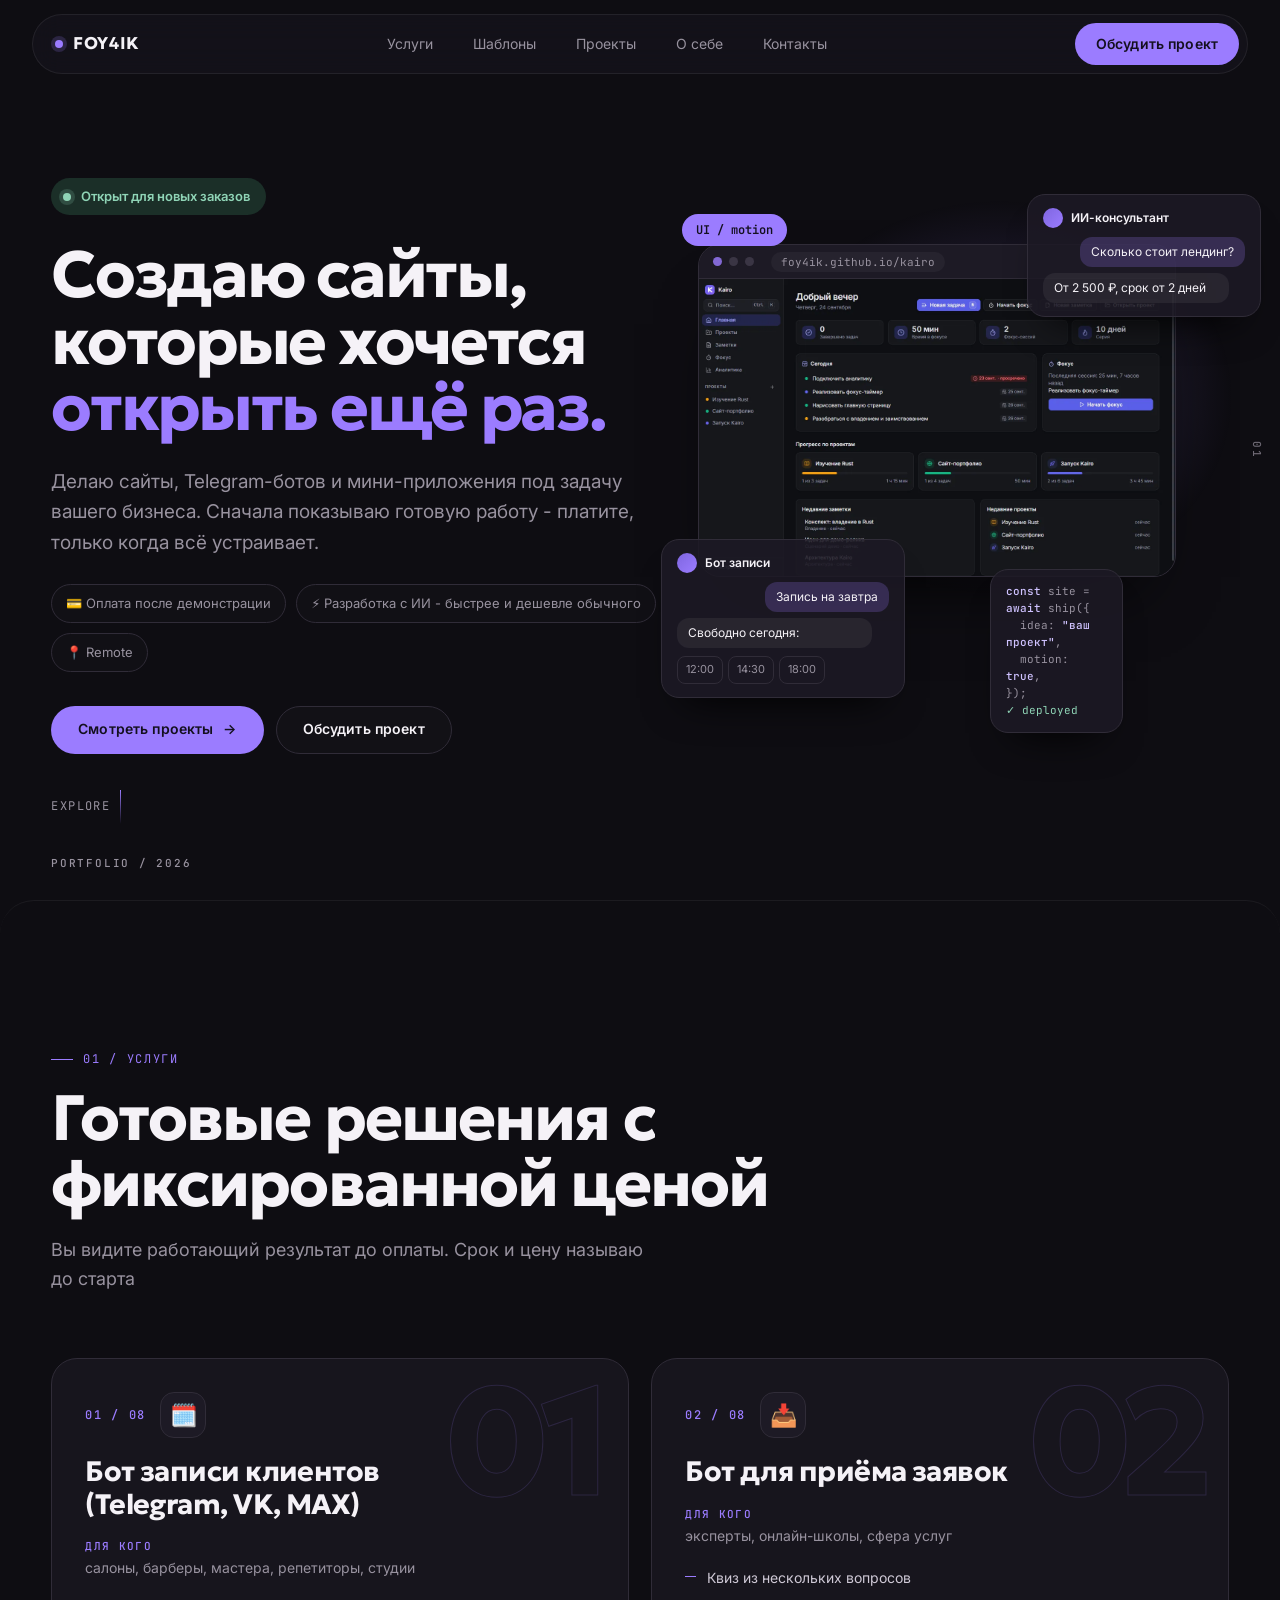
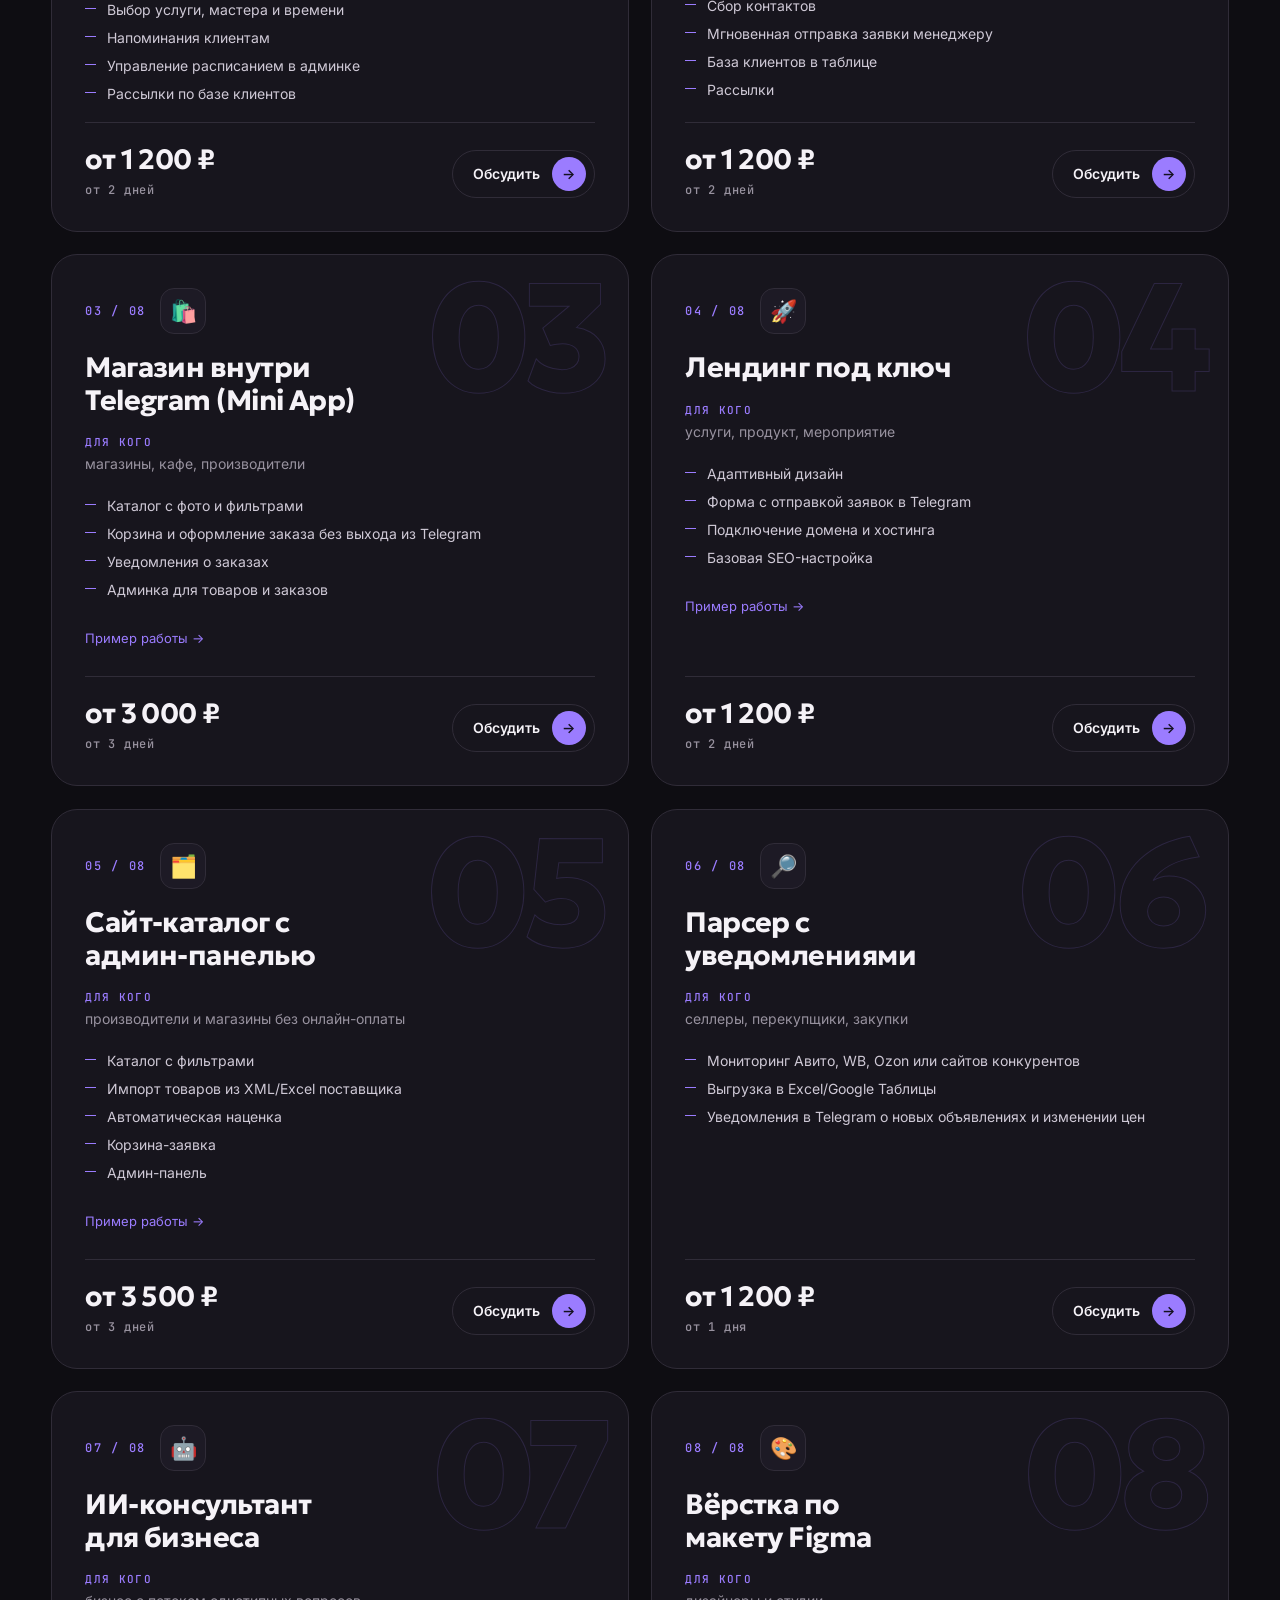
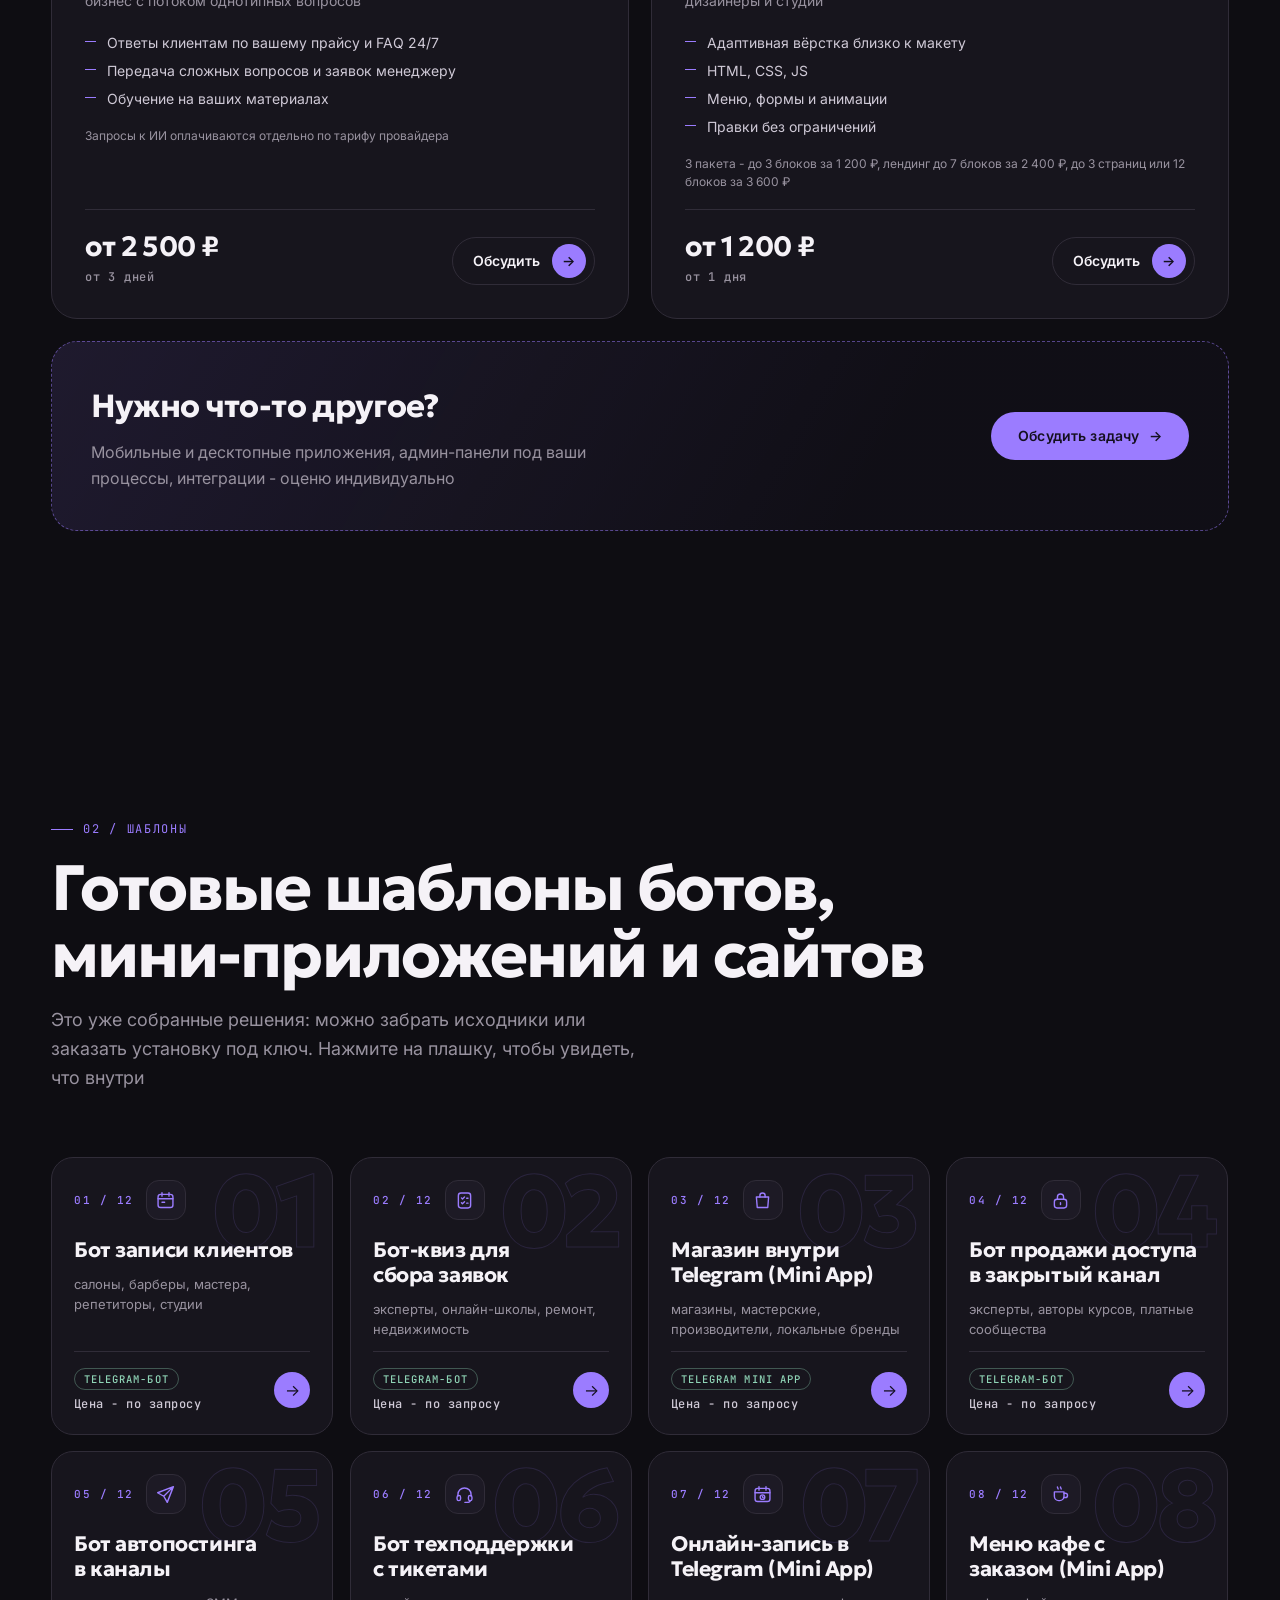
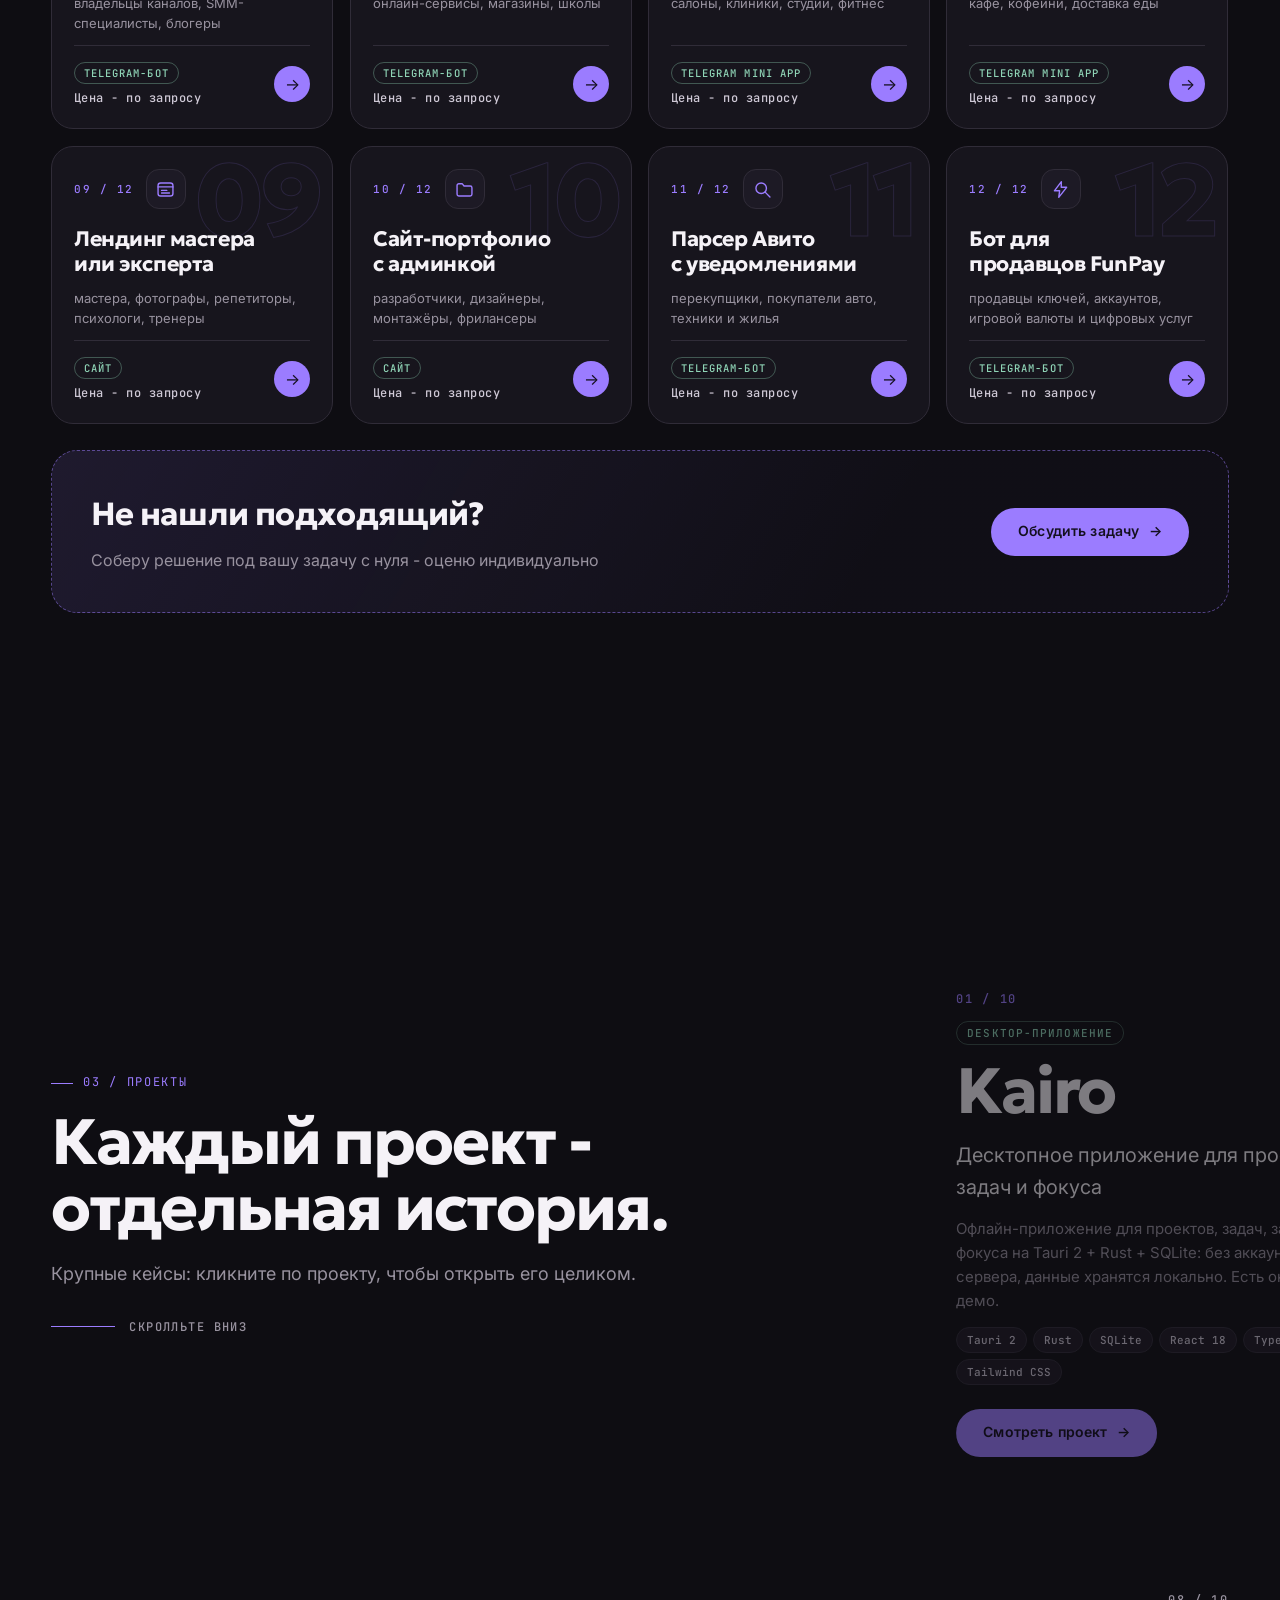
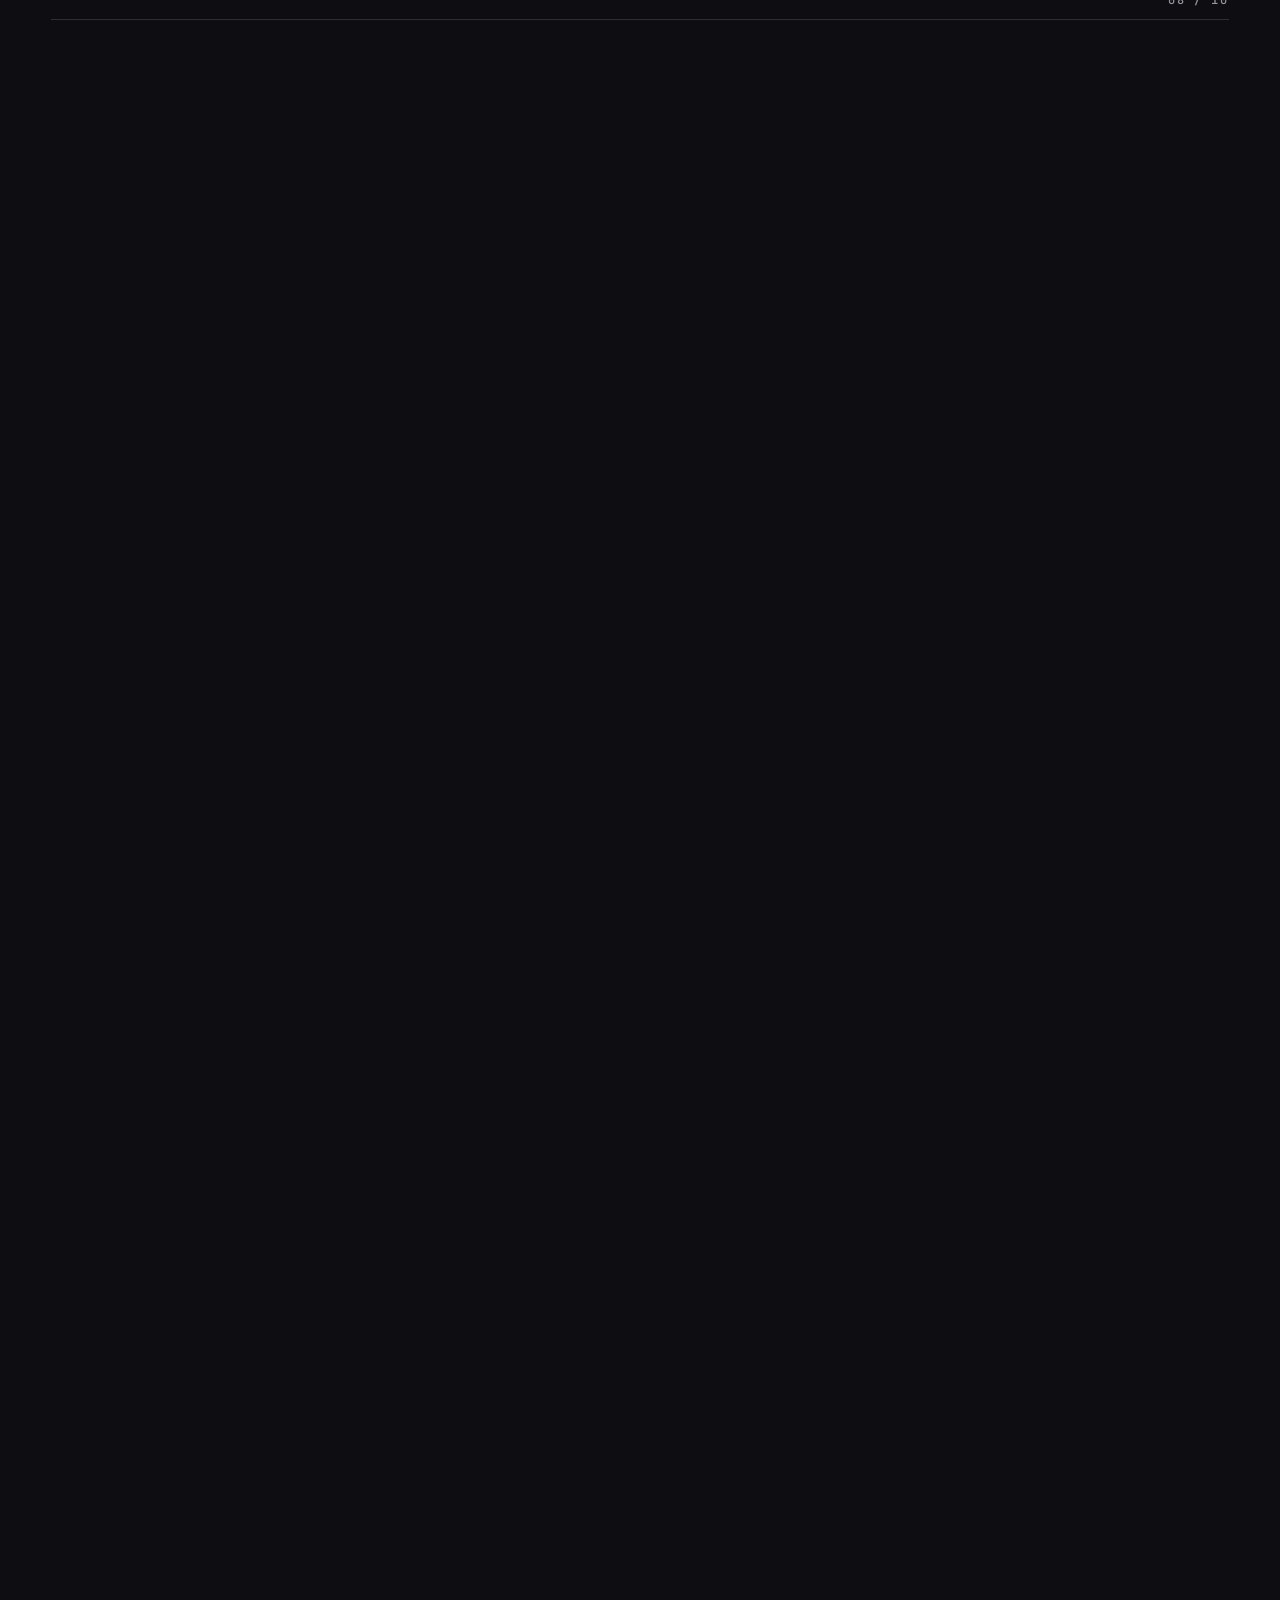
==== commit c28e1f74: "Fix index.html: remove merge conflict markers, re-add the five concepts on top of the latest admin d" ====
--- a/index.html
+++ b/index.html
@@ -266,11 +266,7 @@
   <div class="case-scroll" id="case-scroll" tabindex="-1"></div>
 </div>
 
-<<<<<<< Updated upstream
-<script id="state-data" type="application/json">{"profile":{"name":"Дмитрий (foy4ik)","role":"Сайты, Telegram-боты и приложения под ключ","tagline":"Делаю сайты, Telegram-ботов и мини-приложения под задачу вашего бизнеса. Сначала показываю готовую работу - платите, только когда всё устраивает.","heroChip":"💳 Оплата после демонстрации","heroChip2":"⚡ Разработка с ИИ - быстрее и дешевле обычного","stackTitle":"Любой","stackText":"Код пишет Claude Code, поэтому я не привязан к одному языку или фреймворку: беру тот стек, который лучше подходит задаче.","limits":["Закрытые SDK, особое оборудование и системы без доступа к среде - только если доступ будет у меня"],"bio":"Делаю сайты под ключ - от лендинга до каталога с личным кабинетом и админ-панелью, Telegram-ботов и мини-приложения, мобильные приложения под iOS и Android, десктопные программы и Python-решения: парсеры, автоматизацию, интеграции. Работаю по вашему макету или со своим дизайном.\n\nВ разработке использую Claude Code - ИИ-инструмент, который пишет код под моим руководством. Благодаря ему я делаю проекты в разы быстрее, чем при классической разработке, а значит, дешевле для вас. При этом ИИ - только инструмент: разобраться в задаче, продумать логику, проверить каждую функцию и запустить проект - моя работа.","steps":["Обсуждаем задачу, я называю срок и цену.","Делаю проект и показываю его в работе - в демо, без передачи файлов.","Вносим правки, если нужно.","Вы оплачиваете, я передаю исходники и помогаю с запуском."],"riskLine":"Вы ничем не рискуете: если результат не понравится, вы ничего не платите.","location":"Remote","available":"Открыт для новых заказов","email":"dmitriyfilatov3@gmail.com","telegram":"https://t.me/foy4ik","github":"https://github.com/foy4ik","kwork":"https://kwork.ru/user/dimfilhf","skills":{"Уже делал на":["Next.js","React","TypeScript","Tailwind CSS","Node.js","Python","Rust + Tauri","PostgreSQL","SQLite","Prisma","Telegram Bot API","Vercel","GitHub Actions"]},"heroTitle":"Создаю сайты,\nкоторые хочется\nоткрыть ещё раз."},"projects":[{"id":"kairo","title":"Kairo","tagline":"Десктопное приложение для проектов, задач и фокуса","description":"Офлайн-приложение для проектов, задач, заметок и фокуса на Tauri 2 + Rust + SQLite: без аккаунта и сервера, данные хранятся локально. Есть онлайн-демо.","meta":"Портфолио-проект - десктопное приложение, соло-разработка","fullDescription":["Kairo собирает в одном офлайн-приложении весь рабочий цикл: спланировать, сфокусироваться, поработать, зафиксировать, подвести итоги. Никакого аккаунта и сервера - все данные лежат в локальном файле SQLite на компьютере пользователя.","Ядро написано на Rust (Tauri 2), интерфейс - на React и TypeScript. Есть установщики для Windows, macOS и Linux, автообновление с проверкой подписи из GitHub Releases и онлайн-демо, которое можно попробовать прямо в браузере без установки."],"features":["Канбан-доска: свои колонки, drag & drop с сохранением порядка, сортировка одним кликом по сроку и приоритету, быстрое добавление задачи одной строкой, фильтры, боковая панель с чек-листом, дедлайном и тегами","Заметки в Markdown с живым превью, папками, тегами, привязкой к задачам и автосохранением","Фокус-таймер на стороне Rust: продолжает работать при скрытом окне, обратный отсчёт в трее, системные уведомления, привязка к задаче","Аналитика: сессии, время в фокусе, разбивка по проектам и тегам, серия дней подряд","Командная палитра (Ctrl+K), работа целиком с клавиатуры, русский и английский без перезапуска, светлая и тёмная темы (тёмная нарисована отдельно, а не инвертирована)","Экспорт и импорт данных в JSON с валидацией и автоматической резервной копией; санитизация Markdown, строгий CSP, проверка подписи обновлений","Качество: 43 unit-теста, 28 тестов на Rust, 41 e2e-сценарий на Playwright, аудит доступности WCAG 2.1 AA по всем экранам без нарушений, CI и сборка инсталляторов под три ОС"],"tags":["Tauri 2","Rust","SQLite","React 18","TypeScript","Tailwind CSS","Zustand"],"link":"https://foy4ik.github.io/kairo/","linkLabel":"Онлайн-демо","repo":"https://github.com/foy4ik/kairo","download":"https://github.com/foy4ik/kairo#download","badge":"Desktop-приложение","video":"images/kairo/kairo-demo.mp4","images":["images/kairo/01-dashboard.webp","images/kairo/02-board.webp","images/kairo/10-sort-confirm.webp","images/kairo/03-notes.webp","images/kairo/04-focus.webp","images/kairo/05-analytics.webp","images/kairo/09-command-palette.webp","images/kairo/08-settings.webp","images/kairo/06-dashboard-light.webp","images/kairo/07-board-light.webp"]},{"id":"finly","title":"Finly","tagline":"Лендинг сервиса управления личными финансами","description":"Коммерческий SaaS-лендинг для вымышленного финтех-продукта: продуманная архитектура компонентов, анимации и адаптивная вёрстка уровня продакшена.","meta":"Портфолио-проект - UI/UX, вёрстка, анимации","fullDescription":["Полноценный коммерческий лендинг для вымышленного SaaS-продукта в сфере личных финансов. Цель проекта - показать полный цикл фронтенд-разработки: от продуманной компонентной архитектуры до анимаций и адаптивной вёрстки уровня продакшена."],"features":["Адаптивная вёрстка от 390px до 1440px+, с переработанным мобильным меню (не просто сжатая десктоп-версия)","Hero-секция с анимированной mockup-карточкой дашборда: счётчики баланса, дорисовывающийся при скролле SVG-график","Тёмная секция превью приложения: баланс, доходы и расходы, разбивка по категориям, фильтруемый список транзакций со своим empty state","Интерактивные тарифы с переключением Monthly/Yearly и живым пересчётом цены","Модальная форма подписки с email-валидацией и состояниями loading/success/error","FAQ-аккордеон, отзывы, social proof, плавный скролл, hover-эффекты на всех интерактивных элементах"],"tags":["Next.js 16","TypeScript","Tailwind CSS v4","shadcn/ui","Framer Motion"],"link":"https://finly-sandy.vercel.app/","linkLabel":"Демо","repo":"https://github.com/foy4ik/finly","badge":"","images":["images/finly/finly-01-hero.webp","images/finly/finly-02-dashboard.webp","images/finly/finly-03-pricing.webp","images/finly/finly-04-features.webp","images/finly/finly-05-mobile.webp","images/finly/finly-06-mobile-menu.webp"]},{"id":"forma-studio","title":"Forma Studio","tagline":"Сайт дизайн-студии интерьеров","description":"Многостраничный сайт премиальной студии дизайна интерьеров: каталог кейсов, полноэкранная галерея, формы и анимации на уровне продакшена.","meta":"Портфолио-проект, соло - от архитектуры до деплоя","fullDescription":["Многостраничный сайт для вымышленной премиальной студии дизайна интерьеров. Самостоятельный проект для портфолио: полный цикл - от архитектуры до деплоя."],"features":["Главная страница: hero, подборка проектов, услуги, процесс работы, отзывы","Каталог проектов (9 кейсов) с фильтрацией по категориям, подгрузкой и анимацией сетки","Детальная страница проекта: полноэкранная галерея с управлением с клавиатуры, навигация между соседними проектами, похожие проекты","Страница услуг с описанием процесса по каждому направлению","Страница «о студии»: таймлайн, команда, ценности, цифры","Форма обратной связи с клиентской валидацией и состояниями загрузки/успеха/ошибки","Кастомная 404-страница, полная адаптивность, fullscreen-меню на мобильных","SEO-метаданные для каждой страницы, семантическая разметка, поддержка prefers-reduced-motion"],"tags":["Next.js","TypeScript","Tailwind CSS","Framer Motion","Lucide Icons"],"link":"https://forma-studio-rouge-nine.vercel.app/","linkLabel":"Демо","repo":"https://github.com/foy4ik/forma-studio","badge":"","images":["images/forma/01-home-hero.webp","images/forma/02-projects-catalog.webp","images/forma/03-project-detail.webp","images/forma/04-project-gallery-lightbox.webp","images/forma/05-services.webp","images/forma/06-mobile-home.webp"]},{"id":"taskflow","title":"TaskFlow","tagline":"Telegram Mini App для задач и напоминаний","description":"Telegram Mini App для управления задачами и напоминаниями с криптографически проверенной авторизацией через Telegram, PostgreSQL и Next.js.","meta":"Telegram Mini App - full-stack","fullDescription":["TaskFlow - полноценный менеджер задач, реализованный как нативное мини-приложение внутри Telegram. Авторизация проходит через сам Telegram: initData проверяется по HMAC-SHA256 на сервере при каждом запросе, поэтому подделать личность пользователя со стороны клиента невозможно.","Фронтенд - Next.js (App Router) и TypeScript, бэкенд - PostgreSQL и Prisma, с оптимистичными обновлениями интерфейса, тактильной обратной связью (haptics) и темой, которая мгновенно подстраивается под цветовую схему самого Telegram. У задач есть приоритеты, категории, сроки и настраиваемые напоминания - в момент события, за 30 минут/час/сутки, либо мягкое напоминание через час после дедлайна, если задача не выполнена - они приходят прямо от бота по расписанию. Интерфейс полностью двуязычный (русский/английский), спроектирован mobile-first под встроенный браузер Telegram, с отдельным вниманием к доступности, обработке ошибок и офлайн-состояниям."],"features":["Серверная HMAC-проверка initData от Telegram - клиентским данным о личности не доверяем никогда","Оптимистичные обновления, тактильная отдача, светлая/тёмная/нативная Telegram-тема","Настраиваемые напоминания по задачам, доставляются через реального Telegram-бота с точностью до минуты","Раздел статистики с графиком активности за 7 дней и разбивкой по категориям","Двуязычный интерфейс (RU/EN), адаптивный от 375px до десктопа"],"tags":["Next.js","TypeScript","PostgreSQL","Prisma","Telegram Mini Apps"],"link":"https://t.me/T4skFlowbot","linkLabel":"Открыть бота","repo":"https://github.com/foy4ik/taskflow","badge":"","images":["images/taskflow/home.webp","images/taskflow/tasks.webp","images/taskflow/create-form.webp","images/taskflow/statistics.webp"]},{"id":"trofimovskie","title":"Трофимовские кухни","tagline":"Каталог сопутствующих товаров + админ-панель","description":"Каталог сопутствующих товаров (47 000+ SKU) с автоимпортом из XML-фида поставщика и админ-панелью с нуля - инструмент для менеджеров производителя кухонь.","meta":"Веб-приложение, соло-разработка","fullDescription":["Производитель кухонь на заказ допродаёт клиентам сопутствующие товары - фурнитуру, мойки, смесители, ручки, направляющие - по каталогу поставщика на 47 000+ SKU. Нужен был инструмент для менеджеров: показать клиенту каталог, собрать корзину, отправить её по ссылке клиенту, а тот сам оформляет заявку - без онлайн-оплаты и доставки, это витрина с быстрым оформлением интереса, а не интернет-магазин."],"features":["Автоимпорт каталога из XML-фида поставщика: потоковый парсинг 47 000+ товаров и 1300+ категорий, ежедневное обновление по расписанию, сравнение по хэшу и защитный порог на случай сбоя у поставщика","Ценовой движок: общая наценка + наценка по категории/товару + настраиваемое округление с понятным приоритетом правил","Публичный каталог: дерево категорий, полнотекстовый поиск, фильтры по бренду и характеристикам (включая свой двухползунковый range-слайдер для числовых параметров), сортировки, пагинация, галерея фото на карточке товара","Корзина без регистрации, расшаривание по ссылке, клиент сам дооформляет заявку","Админ-панель с нуля: товары и категории с откатом ручных правок к исходнику из фида, наценки, статические страницы, баннеры, заявки, история импортов, восстановление битых картинок","Self-hosted продакшен: свой Node-сервер, cron внутри процесса, SQLite с решением проблем конкурентной записи"],"tags":["Next.js","TypeScript","Prisma","SQLite","Tailwind CSS","XML-парсинг"],"link":"","linkLabel":"Демо","repo":"","badge":"Реальный заказ","images":["images/trofim/01-glavnaya.webp","images/trofim/02-kategoriya.webp","images/trofim/03-filtry.webp","images/trofim/04-admin-kategorii.webp"]}],"services":[{"id":"svc-booking","emoji":"🗓️","title":"Бот записи клиентов (Telegram, VK, MAX)","audience":"салоны, барберы, мастера, репетиторы, студии","includes":["Выбор услуги, мастера и времени","Напоминания клиентам","Управление расписанием в админке","Рассылки по базе клиентов"],"term":"от 2 дней","price":"от 1 200 ₽","note":"","projectId":""},{"id":"svc-leads","emoji":"📥","title":"Бот для приёма заявок","audience":"эксперты, онлайн-школы, сфера услуг","includes":["Квиз из нескольких вопросов","Сбор контактов","Мгновенная отправка заявки менеджеру","База клиентов в таблице","Рассылки"],"term":"от 2 дней","price":"от 1 200 ₽","note":"","projectId":""},{"id":"svc-shop","emoji":"🛍️","title":"Магазин внутри Telegram (Mini App)","audience":"магазины, кафе, производители","includes":["Каталог с фото и фильтрами","Корзина и оформление заказа без выхода из Telegram","Уведомления о заказах","Админка для товаров и заказов"],"term":"от 3 дней","price":"от 3 000 ₽","note":"","projectId":"taskflow"},{"id":"svc-landing","emoji":"🚀","title":"Лендинг под ключ","audience":"услуги, продукт, мероприятие","includes":["Адаптивный дизайн","Форма с отправкой заявок в Telegram","Подключение домена и хостинга","Базовая SEO-настройка"],"term":"от 2 дней","price":"от 1 200 ₽","note":"","projectId":"finly"},{"id":"svc-catalog","emoji":"🗂️","title":"Сайт-каталог с админ-панелью","audience":"производители и магазины без онлайн-оплаты","includes":["Каталог с фильтрами","Импорт товаров из XML/Excel поставщика","Автоматическая наценка","Корзина-заявка","Админ-панель"],"term":"от 3 дней","price":"от 3 500 ₽","note":"","projectId":"trofimovskie"},{"id":"svc-parser","emoji":"🔎","title":"Парсер с уведомлениями","audience":"селлеры, перекупщики, закупки","includes":["Мониторинг Авито, WB, Ozon или сайтов конкурентов","Выгрузка в Excel/Google Таблицы","Уведомления в Telegram о новых объявлениях и изменении цен"],"term":"от 1 дня","price":"от 1 200 ₽","note":"","projectId":""},{"id":"svc-ai","emoji":"🤖","title":"ИИ-консультант для бизнеса","audience":"бизнес с потоком однотипных вопросов","includes":["Ответы клиентам по вашему прайсу и FAQ 24/7","Передача сложных вопросов и заявок менеджеру","Обучение на ваших материалах"],"term":"от 3 дней","price":"от 2 500 ₽","note":"Запросы к ИИ оплачиваются отдельно по тарифу провайдера","projectId":""},{"id":"svc-layout","emoji":"🎨","title":"Вёрстка по макету Figma","audience":"дизайнеры и студии","includes":["Адаптивная вёрстка близко к макету","HTML, CSS, JS","Меню, формы и анимации","Правки без ограничений"],"term":"от 1 дня","price":"от 1 200 ₽","note":"3 пакета - до 3 блоков за 1 200 ₽, лендинг до 7 блоков за 2 400 ₽, до 3 страниц или 12 блоков за 3 600 ₽","projectId":""}],"reviews":[]}</script>
-=======
-<script id="state-data" type="application/json">{"profile":{"name":"Дмитрий (foy4ik)","role":"Сайты, Telegram-боты и приложения под ключ","tagline":"Делаю сайты, Telegram-ботов и мини-приложения под задачу вашего бизнеса. Сначала показываю готовую работу - платите, только когда всё устраивает.","heroChip":"💳 Оплата после демонстрации","heroChip2":"⚡ Разработка с ИИ - быстрее и дешевле обычного","stackTitle":"Любой","stackText":"Код пишет Claude Code, поэтому я не привязан к одному языку или фреймворку: беру тот стек, который лучше подходит задаче.","limits":["Закрытые SDK, особое оборудование и системы без доступа к среде - только если доступ будет у меня"],"bio":"Делаю сайты под ключ - от лендинга до каталога с личным кабинетом и админ-панелью, Telegram-ботов и мини-приложения, мобильные приложения под iOS и Android, десктопные программы и Python-решения: парсеры, автоматизацию, интеграции. Работаю по вашему макету или со своим дизайном.\n\nВ разработке использую Claude Code - ИИ-инструмент, который пишет код под моим руководством. Благодаря ему я делаю проекты в разы быстрее, чем при классической разработке, а значит, дешевле для вас. При этом ИИ - только инструмент: разобраться в задаче, продумать логику, проверить каждую функцию и запустить проект - моя работа.","steps":["Обсуждаем задачу, я называю срок и цену.","Делаю проект и показываю его в работе - в демо, без передачи файлов.","Вносим правки, если нужно.","Вы оплачиваете, я передаю исходники и помогаю с запуском."],"riskLine":"Вы ничем не рискуете: если результат не понравится, вы ничего не платите.","location":"Remote","available":"Открыт для новых заказов","email":"dmitriyfilatov3@gmail.com","telegram":"https://t.me/foy4ik","github":"https://github.com/foy4ik","kwork":"https://kwork.ru/user/dimfilhf","skills":{"Уже делал на":["Next.js","React","TypeScript","Tailwind CSS","Node.js","Python","Rust + Tauri","PostgreSQL","SQLite","Prisma","Telegram Bot API","Vercel","GitHub Actions"]},"heroTitle":"Создаю сайты,\nкоторые хочется\nоткрыть ещё раз."},"projects":[{"id":"kairo","title":"Kairo","tagline":"Десктопное приложение для проектов, задач и фокуса","description":"Офлайн-приложение для проектов, задач, заметок и фокуса на Tauri 2 + Rust + SQLite: без аккаунта и сервера, данные хранятся локально. Есть онлайн-демо.","meta":"Портфолио-проект - десктопное приложение, соло-разработка","fullDescription":["Kairo собирает в одном офлайн-приложении весь рабочий цикл: спланировать, сфокусироваться, поработать, зафиксировать, подвести итоги. Никакого аккаунта и сервера - все данные лежат в локальном файле SQLite на компьютере пользователя.","Ядро написано на Rust (Tauri 2), интерфейс - на React и TypeScript. Есть установщики для Windows, macOS и Linux, автообновление с проверкой подписи из GitHub Releases и онлайн-демо, которое можно попробовать прямо в браузере без установки."],"features":["Канбан-доска: свои колонки, drag & drop с сохранением порядка, сортировка одним кликом по сроку и приоритету, быстрое добавление задачи одной строкой, фильтры, боковая панель с чек-листом, дедлайном и тегами","Заметки в Markdown с живым превью, папками, тегами, привязкой к задачам и автосохранением","Фокус-таймер на стороне Rust: продолжает работать при скрытом окне, обратный отсчёт в трее, системные уведомления, привязка к задаче","Аналитика: сессии, время в фокусе, разбивка по проектам и тегам, серия дней подряд","Командная палитра (Ctrl+K), работа целиком с клавиатуры, русский и английский без перезапуска, светлая и тёмная темы (тёмная нарисована отдельно, а не инвертирована)","Экспорт и импорт данных в JSON с валидацией и автоматической резервной копией; санитизация Markdown, строгий CSP, проверка подписи обновлений","Качество: 43 unit-теста, 28 тестов на Rust, 41 e2e-сценарий на Playwright, аудит доступности WCAG 2.1 AA по всем экранам без нарушений, CI и сборка инсталляторов под три ОС"],"tags":["Tauri 2","Rust","SQLite","React 18","TypeScript","Tailwind CSS","Zustand"],"link":"https://foy4ik.github.io/kairo/","linkLabel":"Онлайн-демо","repo":"https://github.com/foy4ik/kairo","download":"https://github.com/foy4ik/kairo#download","badge":"Desktop-приложение","video":"images/kairo/kairo-demo.mp4","images":["images/kairo/01-dashboard.webp","images/kairo/02-board.webp","images/kairo/10-sort-confirm.webp","images/kairo/03-notes.webp","images/kairo/04-focus.webp","images/kairo/05-analytics.webp","images/kairo/09-command-palette.webp","images/kairo/08-settings.webp","images/kairo/06-dashboard-light.webp","images/kairo/07-board-light.webp"]},{"id":"finly","title":"Finly","tagline":"Лендинг сервиса управления личными финансами","description":"Коммерческий SaaS-лендинг для вымышленного финтех-продукта: продуманная архитектура компонентов, анимации и адаптивная вёрстка уровня продакшена.","meta":"Портфолио-проект - UI/UX, вёрстка, анимации","fullDescription":["Полноценный коммерческий лендинг для вымышленного SaaS-продукта в сфере личных финансов. Цель проекта - показать полный цикл фронтенд-разработки: от продуманной компонентной архитектуры до анимаций и адаптивной вёрстки уровня продакшена."],"features":["Адаптивная вёрстка от 390px до 1440px+, с переработанным мобильным меню (не просто сжатая десктоп-версия)","Hero-секция с анимированной mockup-карточкой дашборда: счётчики баланса, дорисовывающийся при скролле SVG-график","Тёмная секция превью приложения: баланс, доходы и расходы, разбивка по категориям, фильтруемый список транзакций со своим empty state","Интерактивные тарифы с переключением Monthly/Yearly и живым пересчётом цены","Модальная форма подписки с email-валидацией и состояниями loading/success/error","FAQ-аккордеон, отзывы, social proof, плавный скролл, hover-эффекты на всех интерактивных элементах"],"tags":["Next.js 16","TypeScript","Tailwind CSS v4","shadcn/ui","Framer Motion"],"link":"https://finly-sandy.vercel.app/","linkLabel":"Демо","repo":"https://github.com/foy4ik/finly","badge":"","images":["images/finly/finly-01-hero.webp","images/finly/finly-02-dashboard.webp","images/finly/finly-03-pricing.webp","images/finly/finly-04-features.webp","images/finly/finly-05-mobile.webp","images/finly/finly-06-mobile-menu.webp"]},{"id":"forma-studio","title":"Forma Studio","tagline":"Сайт дизайн-студии интерьеров","description":"Многостраничный сайт премиальной студии дизайна интерьеров: каталог кейсов, полноэкранная галерея, формы и анимации на уровне продакшена.","meta":"Портфолио-проект, соло - от архитектуры до деплоя","fullDescription":["Многостраничный сайт для вымышленной премиальной студии дизайна интерьеров. Самостоятельный проект для портфолио: полный цикл - от архитектуры до деплоя."],"features":["Главная страница: hero, подборка проектов, услуги, процесс работы, отзывы","Каталог проектов (9 кейсов) с фильтрацией по категориям, подгрузкой и анимацией сетки","Детальная страница проекта: полноэкранная галерея с управлением с клавиатуры, навигация между соседними проектами, похожие проекты","Страница услуг с описанием процесса по каждому направлению","Страница «о студии»: таймлайн, команда, ценности, цифры","Форма обратной связи с клиентской валидацией и состояниями загрузки/успеха/ошибки","Кастомная 404-страница, полная адаптивность, fullscreen-меню на мобильных","SEO-метаданные для каждой страницы, семантическая разметка, поддержка prefers-reduced-motion"],"tags":["Next.js","TypeScript","Tailwind CSS","Framer Motion","Lucide Icons"],"link":"https://forma-studio-rouge-nine.vercel.app/","linkLabel":"Демо","repo":"https://github.com/foy4ik/forma-studio","badge":"","images":["images/forma/01-home-hero.webp","images/forma/02-projects-catalog.webp","images/forma/03-project-detail.webp","images/forma/04-project-gallery-lightbox.webp","images/forma/05-services.webp","images/forma/06-mobile-home.webp"]},{"id":"taskflow","title":"TaskFlow","tagline":"Telegram Mini App для задач и напоминаний","description":"Telegram Mini App для управления задачами и напоминаниями с криптографически проверенной авторизацией через Telegram, PostgreSQL и Next.js.","meta":"Telegram Mini App - full-stack","fullDescription":["TaskFlow - полноценный менеджер задач, реализованный как нативное мини-приложение внутри Telegram. Авторизация проходит через сам Telegram: initData проверяется по HMAC-SHA256 на сервере при каждом запросе, поэтому подделать личность пользователя со стороны клиента невозможно.","Фронтенд - Next.js (App Router) и TypeScript, бэкенд - PostgreSQL и Prisma, с оптимистичными обновлениями интерфейса, тактильной обратной связью (haptics) и темой, которая мгновенно подстраивается под цветовую схему самого Telegram. У задач есть приоритеты, категории, сроки и настраиваемые напоминания - в момент события, за 30 минут/час/сутки, либо мягкое напоминание через час после дедлайна, если задача не выполнена - они приходят прямо от бота по расписанию. Интерфейс полностью двуязычный (русский/английский), спроектирован mobile-first под встроенный браузер Telegram, с отдельным вниманием к доступности, обработке ошибок и офлайн-состояниям."],"features":["Серверная HMAC-проверка initData от Telegram - клиентским данным о личности не доверяем никогда","Оптимистичные обновления, тактильная отдача, светлая/тёмная/нативная Telegram-тема","Настраиваемые напоминания по задачам, доставляются через реального Telegram-бота с точностью до минуты","Раздел статистики с графиком активности за 7 дней и разбивкой по категориям","Двуязычный интерфейс (RU/EN), адаптивный от 375px до десктопа"],"tags":["Next.js","TypeScript","PostgreSQL","Prisma","Telegram Mini Apps"],"link":"https://t.me/T4skFlowbot","linkLabel":"Открыть бота","repo":"https://github.com/foy4ik/taskflow","badge":"","images":["images/taskflow/home.webp","images/taskflow/tasks.webp","images/taskflow/create-form.webp","images/taskflow/statistics.webp"]},{"id":"trofimovskie","title":"Трофимовские кухни","tagline":"Каталог сопутствующих товаров + админ-панель","description":"Каталог сопутствующих товаров (47 000+ SKU) с автоимпортом из XML-фида поставщика и админ-панелью с нуля - инструмент для менеджеров производителя кухонь.","meta":"Веб-приложение, соло-разработка","fullDescription":["Производитель кухонь на заказ допродаёт клиентам сопутствующие товары - фурнитуру, мойки, смесители, ручки, направляющие - по каталогу поставщика на 47 000+ SKU. Нужен был инструмент для менеджеров: показать клиенту каталог, собрать корзину, отправить её по ссылке клиенту, а тот сам оформляет заявку - без онлайн-оплаты и доставки, это витрина с быстрым оформлением интереса, а не интернет-магазин."],"features":["Автоимпорт каталога из XML-фида поставщика: потоковый парсинг 47 000+ товаров и 1300+ категорий, ежедневное обновление по расписанию, сравнение по хэшу и защитный порог на случай сбоя у поставщика","Ценовой движок: общая наценка + наценка по категории/товару + настраиваемое округление с понятным приоритетом правил","Публичный каталог: дерево категорий, полнотекстовый поиск, фильтры по бренду и характеристикам (включая свой двухползунковый range-слайдер для числовых параметров), сортировки, пагинация, галерея фото на карточке товара","Корзина без регистрации, расшаривание по ссылке, клиент сам дооформляет заявку","Админ-панель с нуля: товары и категории с откатом ручных правок к исходнику из фида, наценки, статические страницы, баннеры, заявки, история импортов, восстановление битых картинок","Self-hosted продакшен: свой Node-сервер, cron внутри процесса, SQLite с решением проблем конкурентной записи"],"tags":["Next.js","TypeScript","Prisma","SQLite","Tailwind CSS","XML-парсинг"],"link":"","linkLabel":"Демо","repo":"","badge":"Реальный заказ","images":["images/trofim/01-glavnaya.webp","images/trofim/02-kategoriya.webp","images/trofim/03-filtry.webp","images/trofim/04-admin-kategorii.webp"]},{"id":"lavanda","title":"Лаванда","tagline":"Лендинг студии красоты с записью в два клика","description":"Светлый премиальный лендинг для вымышленной студии красоты: прайс с вкладками, мастера, галерея с лайтбоксом и запись из любой кнопки.","meta":"Портфолио-проект - вёрстка, адаптив, JavaScript","fullDescription":["Лендинг для вымышленной студии красоты в центре Москвы. Идея бренда - «красота без спешки», и она выражена аркой: окно в тихое помещение повторяется в фото героя, карточках мастеров и ярлыках. Задача проекта - светлый премиальный сайт, на котором записаться можно в два клика.","Сайт написан на чистых HTML, CSS и JavaScript, без фреймворков. Классы по БЭМ, цвета и размеры вынесены в CSS-переменные, вёрстка mobile-first и держится от 320 до 2560 px. Формы работают без бэкенда: отправка имитируется. Все бренды, контакты, цены и отзывы вымышлены, фотографии - с Pexels."],"features":["Услуги и цены: вкладки по направлениям и прайс с точечными лидерами, как в меню ресторана","Запись: модальное окно с маской телефона и валидацией открывается из любой кнопки «Записаться», есть и кнопка «Записаться в Telegram»","Мастера: три арочные карточки с фото и коротким описанием","Галерея с лайтбоксом, слайдер отзывов, FAQ-аккордеон, контакты со стилизованной SVG-картой","Спокойная анимация: блоки плавно появляются, золотой контур арки «рисуется» при загрузке, при prefers-reduced-motion всё статично","Проверка: 3 браузерных движка на 9 ширинах от 320 до 2560 px без горизонтального скролла и ошибок, Lighthouse на мобильном 95 / 100 / 100 / 100"],"tags":["HTML","CSS","JavaScript","БЭМ","CSS Grid","Playwright"],"link":"https://foy4ik.github.io/responsive-concepts-demo/01-lavanda/","linkLabel":"Демо","repo":"https://github.com/foy4ik/responsive-concepts-demo/tree/main/01-lavanda","badge":"Концепт","images":["images/concepts/lavanda/01.webp","images/concepts/lavanda/02.webp","images/concepts/lavanda/03.webp","images/concepts/lavanda/04.webp","images/concepts/lavanda/05.webp","images/concepts/lavanda/06.webp","images/concepts/lavanda/07.webp","images/concepts/lavanda/08.webp"]},{"id":"severny-dom","title":"Северный дом","tagline":"Лендинг строительной компании с калькулятором стоимости","description":"Тёмный премиальный лендинг для вымышленной компании, которая строит дома из клеёного бруса: каталог с фильтрами, калькулятор стоимости и квиз.","meta":"Портфолио-проект - вёрстка, адаптив, JavaScript","fullDescription":["Лендинг для вымышленной компании, которая строит загородные дома из клеёного бруса. Визуальная идея - чертёж: тонкие медные линии, размерные выноски и смета в виде листа с позициями. Задача проекта - показать каталог и дать посчитать стоимость без звонка.","Сайт написан на чистых HTML, CSS и JavaScript. Каталог и калькулятор считают цену одной формулой, поэтому стоимость в карточках и в смете всегда совпадает. Адаптив от 320 до 2560 px. Формы работают без бэкенда: отправка имитируется. Все бренды, контакты, цены и отзывы вымышлены, фотографии - с Pexels."],"features":["Каталог: 6 проектов домов с фильтрами по площади и этажности","Калькулятор стоимости: площадь, материал стен, этажность и отделка пересчитывают смету в реальном времени, числа плавно «докручиваются»","Квиз из 3 шагов с прогресс-баром и формой заявки","Таймлайн этапов из 6 шагов: медная линия заполняется по мере прокрутки","Параллакс первого экрана: фото смещается медленнее прокрутки, шапка поверх фото становится плотной с размытием","Слайдер построенных домов, блоки с технологиями, гарантиями и отзывами, при prefers-reduced-motion анимации отключаются","Проверка: 3 браузерных движка на 9 ширинах от 320 до 2560 px, Lighthouse на мобильном 97 / 100 / 100 / 100"],"tags":["HTML","CSS","JavaScript","БЭМ","CSS Grid","Playwright"],"link":"https://foy4ik.github.io/responsive-concepts-demo/02-severny-dom/","linkLabel":"Демо","repo":"https://github.com/foy4ik/responsive-concepts-demo/tree/main/02-severny-dom","badge":"Концепт","images":["images/concepts/severny-dom/01.webp","images/concepts/severny-dom/02.webp","images/concepts/severny-dom/03.webp","images/concepts/severny-dom/04.webp","images/concepts/severny-dom/05.webp","images/concepts/severny-dom/06.webp","images/concepts/severny-dom/07.webp","images/concepts/severny-dom/08.webp"]},{"id":"zerno","title":"Зерно","tagline":"Лендинг кофейни с собственной обжаркой","description":"Тёплый крафтовый лендинг для вымышленной кофейни: меню с вкладками, сорта зерна со шкалой обжарки и бронь столика.","meta":"Портфолио-проект - вёрстка, адаптив, JavaScript","fullDescription":["Лендинг для вымышленной кофейни, которая сама обжаривает зерно. Интерфейс собран из того, что лежит на стойке: бумажные бирки, штампы, чековая лента, мешковина. Задача проекта - тёплый сайт, который приводит гостей в зал и продаёт зерно.","Сайт написан на чистых HTML, CSS и JavaScript, без фреймворков. Адаптив от 320 до 2560 px. Формы работают без бэкенда: отправка имитируется. Все бренды, контакты, цены и отзывы вымышлены, фотографии - с Pexels."],"features":["Меню: вкладки Кофе / Чай / Десерты / Завтраки и карточки-бирки с ценами, на телефоне карточки листаются горизонтально","Наше зерно: 4 сорта со шкалой обжарки","Бронь столика: форма со счётчиком гостей, маской телефона и валидацией","Бегущая строка с сортами зерна на наклонной ленте","Микроанимации: пар над чашкой героя, покачивание иконки зерна при наведении, при prefers-reduced-motion лента останавливается","Блоки о бариста, masonry-галерея атмосферы, доставка и самовывоз, отзывы","Проверка: 3 браузерных движка на 9 ширинах от 320 до 2560 px, Lighthouse на мобильном 97 / 100 / 100 / 100"],"tags":["HTML","CSS","JavaScript","БЭМ","CSS Grid","Playwright"],"link":"https://foy4ik.github.io/responsive-concepts-demo/03-zerno/","linkLabel":"Демо","repo":"https://github.com/foy4ik/responsive-concepts-demo/tree/main/03-zerno","badge":"Концепт","images":["images/concepts/zerno/01.webp","images/concepts/zerno/02.webp","images/concepts/zerno/03.webp","images/concepts/zerno/04.webp","images/concepts/zerno/05.webp","images/concepts/zerno/06.webp","images/concepts/zerno/07.webp","images/concepts/zerno/08.webp"]},{"id":"speakly","title":"Speakly","tagline":"Лендинг онлайн-школы английского в стиле необрутализма","description":"Яркий лендинг для вымышленной онлайн-школы английского: мини-тест уровня, тарифы с переключателем и анимированные счётчики.","meta":"Портфолио-проект - вёрстка, адаптив, JavaScript","fullDescription":["Лендинг для вымышленной онлайн-школы английского. Стиль - необрутализм, а идея - речевые пузыри: каждый блок звучит как реплика в диалоге, карточки с «хвостиком», стикеры с короткими фразами, толстые чёрные обводки и жёсткие тени. Задача проекта - собрать заявки на пробный урок.","Сайт написан на чистых HTML, CSS и JavaScript. Адаптив от 320 до 2560 px. Формы работают без бэкенда: отправка имитируется. Все бренды, контакты, цены и отзывы вымышлены, фотографии - с Pexels."],"features":["Мини-тест уровня: 3 вопроса, результат A2 / B1 / B2 и подбор подходящего курса","Тарифы: 3 карточки и переключатель «помесячно / весь курс»","Первый экран: форма на бесплатный пробный урок и пузыри диалога, которые печатаются по очереди","Анимированные счётчики результатов набегают при прокрутке","Слайдер преподавателей, отзывы и FAQ-аккордеон","Пружинящая анимация: блоки появляются с «пружиной», стикеры слегка покачиваются, при prefers-reduced-motion всё статично","Проверка: 3 браузерных движка на 9 ширинах от 320 до 2560 px, Lighthouse на мобильном 98 / 100 / 100 / 100"],"tags":["HTML","CSS","JavaScript","БЭМ","CSS Grid","Playwright"],"link":"https://foy4ik.github.io/responsive-concepts-demo/04-speakly/","linkLabel":"Демо","repo":"https://github.com/foy4ik/responsive-concepts-demo/tree/main/04-speakly","badge":"Концепт","images":["images/concepts/speakly/01.webp","images/concepts/speakly/02.webp","images/concepts/speakly/03.webp","images/concepts/speakly/04.webp","images/concepts/speakly/05.webp","images/concepts/speakly/06.webp","images/concepts/speakly/07.webp","images/concepts/speakly/08.webp"]},{"id":"glina","title":"Глина","tagline":"Интернет-магазин авторской керамики из трёх страниц","description":"Минималистичный интернет-магазин для вымышленной мастерской: каталог с фильтрами, карточка товара и корзина, которые работают без бэкенда.","meta":"Портфолио-проект - вёрстка, адаптив, JavaScript","fullDescription":["Многостраничный интернет-магазин для вымышленной мастерской авторской керамики: главная, каталог и карточка товара. Визуальная идея - клеймо мастера и пробники глазури: цвета показаны кружками, и они же работают как переключатель цвета на карточке и в фильтре.","Всё работает без бэкенда: каталог собирается из собственного JSON, а корзина хранится в localStorage и синхронизируется между вкладками. Изделия - авторские SVG-иллюстрации, поэтому цвет глазури и ракурсы переключаются на лету. Чистые HTML, CSS и JavaScript, адаптив от 320 до 2560 px. Все бренды, контакты, цены и отзывы вымышлены."],"features":["Каталог: 15 изделий, фильтры по категории, цене и цвету глазури, сортировка и пагинация по 9 на странице, состояние фильтров хранится в адресной строке","Карточка товара: галерея из 3 видов с увеличением, выбор цвета, количество и вкладки «Описание / Уход / Доставка»","Корзина: выезжающая панель на всех страницах, изменение количества, итоговая сумма, счётчик в шапке и оформление заказа в модальном окне","На телефоне фильтры каталога открываются выезжающей панелью","Сдержанная анимация: при наведении фото изделия меняется на вид сверху, счётчик корзины подпрыгивает при добавлении","Проверка: 3 браузерных движка на 9 ширинах от 320 до 2560 px на всех страницах, Lighthouse на мобильном 96-100 / 100 / 100 / 100"],"tags":["HTML","CSS","JavaScript","JSON","localStorage","Playwright"],"link":"https://foy4ik.github.io/responsive-concepts-demo/05-glina/","linkLabel":"Демо","repo":"https://github.com/foy4ik/responsive-concepts-demo/tree/main/05-glina","badge":"Концепт","images":["images/concepts/glina/01.webp","images/concepts/glina/02.webp","images/concepts/glina/03.webp","images/concepts/glina/04.webp","images/concepts/glina/05.webp","images/concepts/glina/06.webp","images/concepts/glina/07.webp","images/concepts/glina/08.webp"]}],"services":[{"id":"svc-booking","emoji":"🗓️","title":"Бот записи клиентов (Telegram, VK, MAX)","audience":"салоны, барберы, мастера, репетиторы, студии","includes":["Выбор услуги, мастера и времени","Напоминания клиентам","Управление расписанием в админке","Рассылки по базе клиентов"],"term":"от 2 дней","price":"от 2 500 ₽","note":"","projectId":""},{"id":"svc-leads","emoji":"📥","title":"Бот для приёма заявок","audience":"эксперты, онлайн-школы, сфера услуг","includes":["Квиз из нескольких вопросов","Сбор контактов","Мгновенная отправка заявки менеджеру","База клиентов в таблице","Рассылки"],"term":"от 2 дней","price":"от 2 500 ₽","note":"","projectId":""},{"id":"svc-shop","emoji":"🛍️","title":"Магазин внутри Telegram (Mini App)","audience":"магазины, кафе, производители","includes":["Каталог с фото и фильтрами","Корзина и оформление заказа без выхода из Telegram","Уведомления о заказах","Админка для товаров и заказов"],"term":"от 3 дней","price":"от 7 000 ₽","note":"","projectId":"taskflow"},{"id":"svc-landing","emoji":"🚀","title":"Лендинг под ключ","audience":"услуги, продукт, мероприятие","includes":["Адаптивный дизайн","Форма с отправкой заявок в Telegram","Подключение домена и хостинга","Базовая SEO-настройка"],"term":"от 2 дней","price":"от 2 500 ₽","note":"","projectId":"finly"},{"id":"svc-catalog","emoji":"🗂️","title":"Сайт-каталог с админ-панелью","audience":"производители и магазины без онлайн-оплаты","includes":["Каталог с фильтрами","Импорт товаров из XML/Excel поставщика","Автоматическая наценка","Корзина-заявка","Админ-панель"],"term":"от 3 дней","price":"от 8 000 ₽","note":"","projectId":"trofimovskie"},{"id":"svc-parser","emoji":"🔎","title":"Парсер с уведомлениями","audience":"селлеры, перекупщики, закупки","includes":["Мониторинг Авито, WB, Ozon или сайтов конкурентов","Выгрузка в Excel/Google Таблицы","Уведомления в Telegram о новых объявлениях и изменении цен"],"term":"от 1 дня","price":"от 2 000 ₽","note":"","projectId":""},{"id":"svc-ai","emoji":"🤖","title":"ИИ-консультант для бизнеса","audience":"бизнес с потоком однотипных вопросов","includes":["Ответы клиентам по вашему прайсу и FAQ 24/7","Передача сложных вопросов и заявок менеджеру","Обучение на ваших материалах"],"term":"от 3 дней","price":"от 5 000 ₽","note":"Запросы к ИИ оплачиваются отдельно по тарифу провайдера","projectId":""},{"id":"svc-layout","emoji":"🎨","title":"Вёрстка по макету Figma","audience":"дизайнеры и студии","includes":["Адаптивная вёрстка близко к макету","HTML, CSS, JS","Меню, формы и анимации","Правки без ограничений"],"term":"от 1 дня","price":"от 1 600 ₽","note":"3 пакета - до 3 блоков за 1 600 ₽, лендинг до 7 блоков за 2 400 ₽, до 3 страниц или 12 блоков за 3 600 ₽","projectId":""}],"reviews":[]}</script>
->>>>>>> Stashed changes
+<script id="state-data" type="application/json">{"profile":{"name":"Дмитрий (foy4ik)","role":"Сайты, Telegram-боты и приложения под ключ","tagline":"Делаю сайты, Telegram-ботов и мини-приложения под задачу вашего бизнеса. Сначала показываю готовую работу - платите, только когда всё устраивает.","heroChip":"💳 Оплата после демонстрации","heroChip2":"⚡ Разработка с ИИ - быстрее и дешевле обычного","stackTitle":"Любой","stackText":"Код пишет Claude Code, поэтому я не привязан к одному языку или фреймворку: беру тот стек, который лучше подходит задаче.","limits":["Закрытые SDK, особое оборудование и системы без доступа к среде - только если доступ будет у меня"],"bio":"Делаю сайты под ключ - от лендинга до каталога с личным кабинетом и админ-панелью, Telegram-ботов и мини-приложения, мобильные приложения под iOS и Android, десктопные программы и Python-решения: парсеры, автоматизацию, интеграции. Работаю по вашему макету или со своим дизайном.\n\nВ разработке использую Claude Code - ИИ-инструмент, который пишет код под моим руководством. Благодаря ему я делаю проекты в разы быстрее, чем при классической разработке, а значит, дешевле для вас. При этом ИИ - только инструмент: разобраться в задаче, продумать логику, проверить каждую функцию и запустить проект - моя работа.","steps":["Обсуждаем задачу, я называю срок и цену.","Делаю проект и показываю его в работе - в демо, без передачи файлов.","Вносим правки, если нужно.","Вы оплачиваете, я передаю исходники и помогаю с запуском."],"riskLine":"Вы ничем не рискуете: если результат не понравится, вы ничего не платите.","location":"Remote","available":"Открыт для новых заказов","email":"dmitriyfilatov3@gmail.com","telegram":"https://t.me/foy4ik","github":"https://github.com/foy4ik","kwork":"https://kwork.ru/user/dimfilhf","skills":{"Уже делал на":["Next.js","React","TypeScript","Tailwind CSS","Node.js","Python","Rust + Tauri","PostgreSQL","SQLite","Prisma","Telegram Bot API","Vercel","GitHub Actions"]},"heroTitle":"Создаю сайты,\nкоторые хочется\nоткрыть ещё раз."},"projects":[{"id":"kairo","title":"Kairo","tagline":"Десктопное приложение для проектов, задач и фокуса","description":"Офлайн-приложение для проектов, задач, заметок и фокуса на Tauri 2 + Rust + SQLite: без аккаунта и сервера, данные хранятся локально. Есть онлайн-демо.","meta":"Портфолио-проект - десктопное приложение, соло-разработка","fullDescription":["Kairo собирает в одном офлайн-приложении весь рабочий цикл: спланировать, сфокусироваться, поработать, зафиксировать, подвести итоги. Никакого аккаунта и сервера - все данные лежат в локальном файле SQLite на компьютере пользователя.","Ядро написано на Rust (Tauri 2), интерфейс - на React и TypeScript. Есть установщики для Windows, macOS и Linux, автообновление с проверкой подписи из GitHub Releases и онлайн-демо, которое можно попробовать прямо в браузере без установки."],"features":["Канбан-доска: свои колонки, drag & drop с сохранением порядка, сортировка одним кликом по сроку и приоритету, быстрое добавление задачи одной строкой, фильтры, боковая панель с чек-листом, дедлайном и тегами","Заметки в Markdown с живым превью, папками, тегами, привязкой к задачам и автосохранением","Фокус-таймер на стороне Rust: продолжает работать при скрытом окне, обратный отсчёт в трее, системные уведомления, привязка к задаче","Аналитика: сессии, время в фокусе, разбивка по проектам и тегам, серия дней подряд","Командная палитра (Ctrl+K), работа целиком с клавиатуры, русский и английский без перезапуска, светлая и тёмная темы (тёмная нарисована отдельно, а не инвертирована)","Экспорт и импорт данных в JSON с валидацией и автоматической резервной копией; санитизация Markdown, строгий CSP, проверка подписи обновлений","Качество: 43 unit-теста, 28 тестов на Rust, 41 e2e-сценарий на Playwright, аудит доступности WCAG 2.1 AA по всем экранам без нарушений, CI и сборка инсталляторов под три ОС"],"tags":["Tauri 2","Rust","SQLite","React 18","TypeScript","Tailwind CSS","Zustand"],"link":"https://foy4ik.github.io/kairo/","linkLabel":"Онлайн-демо","repo":"https://github.com/foy4ik/kairo","download":"https://github.com/foy4ik/kairo#download","badge":"Desktop-приложение","video":"images/kairo/kairo-demo.mp4","images":["images/kairo/01-dashboard.webp","images/kairo/02-board.webp","images/kairo/10-sort-confirm.webp","images/kairo/03-notes.webp","images/kairo/04-focus.webp","images/kairo/05-analytics.webp","images/kairo/09-command-palette.webp","images/kairo/08-settings.webp","images/kairo/06-dashboard-light.webp","images/kairo/07-board-light.webp"]},{"id":"finly","title":"Finly","tagline":"Лендинг сервиса управления личными финансами","description":"Коммерческий SaaS-лендинг для вымышленного финтех-продукта: продуманная архитектура компонентов, анимации и адаптивная вёрстка уровня продакшена.","meta":"Портфолио-проект - UI/UX, вёрстка, анимации","fullDescription":["Полноценный коммерческий лендинг для вымышленного SaaS-продукта в сфере личных финансов. Цель проекта - показать полный цикл фронтенд-разработки: от продуманной компонентной архитектуры до анимаций и адаптивной вёрстки уровня продакшена."],"features":["Адаптивная вёрстка от 390px до 1440px+, с переработанным мобильным меню (не просто сжатая десктоп-версия)","Hero-секция с анимированной mockup-карточкой дашборда: счётчики баланса, дорисовывающийся при скролле SVG-график","Тёмная секция превью приложения: баланс, доходы и расходы, разбивка по категориям, фильтруемый список транзакций со своим empty state","Интерактивные тарифы с переключением Monthly/Yearly и живым пересчётом цены","Модальная форма подписки с email-валидацией и состояниями loading/success/error","FAQ-аккордеон, отзывы, social proof, плавный скролл, hover-эффекты на всех интерактивных элементах"],"tags":["Next.js 16","TypeScript","Tailwind CSS v4","shadcn/ui","Framer Motion"],"link":"https://finly-sandy.vercel.app/","linkLabel":"Демо","repo":"https://github.com/foy4ik/finly","badge":"","images":["images/finly/finly-01-hero.webp","images/finly/finly-02-dashboard.webp","images/finly/finly-03-pricing.webp","images/finly/finly-04-features.webp","images/finly/finly-05-mobile.webp","images/finly/finly-06-mobile-menu.webp"]},{"id":"forma-studio","title":"Forma Studio","tagline":"Сайт дизайн-студии интерьеров","description":"Многостраничный сайт премиальной студии дизайна интерьеров: каталог кейсов, полноэкранная галерея, формы и анимации на уровне продакшена.","meta":"Портфолио-проект, соло - от архитектуры до деплоя","fullDescription":["Многостраничный сайт для вымышленной премиальной студии дизайна интерьеров. Самостоятельный проект для портфолио: полный цикл - от архитектуры до деплоя."],"features":["Главная страница: hero, подборка проектов, услуги, процесс работы, отзывы","Каталог проектов (9 кейсов) с фильтрацией по категориям, подгрузкой и анимацией сетки","Детальная страница проекта: полноэкранная галерея с управлением с клавиатуры, навигация между соседними проектами, похожие проекты","Страница услуг с описанием процесса по каждому направлению","Страница «о студии»: таймлайн, команда, ценности, цифры","Форма обратной связи с клиентской валидацией и состояниями загрузки/успеха/ошибки","Кастомная 404-страница, полная адаптивность, fullscreen-меню на мобильных","SEO-метаданные для каждой страницы, семантическая разметка, поддержка prefers-reduced-motion"],"tags":["Next.js","TypeScript","Tailwind CSS","Framer Motion","Lucide Icons"],"link":"https://forma-studio-rouge-nine.vercel.app/","linkLabel":"Демо","repo":"https://github.com/foy4ik/forma-studio","badge":"","images":["images/forma/01-home-hero.webp","images/forma/02-projects-catalog.webp","images/forma/03-project-detail.webp","images/forma/04-project-gallery-lightbox.webp","images/forma/05-services.webp","images/forma/06-mobile-home.webp"]},{"id":"taskflow","title":"TaskFlow","tagline":"Telegram Mini App для задач и напоминаний","description":"Telegram Mini App для управления задачами и напоминаниями с криптографически проверенной авторизацией через Telegram, PostgreSQL и Next.js.","meta":"Telegram Mini App - full-stack","fullDescription":["TaskFlow - полноценный менеджер задач, реализованный как нативное мини-приложение внутри Telegram. Авторизация проходит через сам Telegram: initData проверяется по HMAC-SHA256 на сервере при каждом запросе, поэтому подделать личность пользователя со стороны клиента невозможно.","Фронтенд - Next.js (App Router) и TypeScript, бэкенд - PostgreSQL и Prisma, с оптимистичными обновлениями интерфейса, тактильной обратной связью (haptics) и темой, которая мгновенно подстраивается под цветовую схему самого Telegram. У задач есть приоритеты, категории, сроки и настраиваемые напоминания - в момент события, за 30 минут/час/сутки, либо мягкое напоминание через час после дедлайна, если задача не выполнена - они приходят прямо от бота по расписанию. Интерфейс полностью двуязычный (русский/английский), спроектирован mobile-first под встроенный браузер Telegram, с отдельным вниманием к доступности, обработке ошибок и офлайн-состояниям."],"features":["Серверная HMAC-проверка initData от Telegram - клиентским данным о личности не доверяем никогда","Оптимистичные обновления, тактильная отдача, светлая/тёмная/нативная Telegram-тема","Настраиваемые напоминания по задачам, доставляются через реального Telegram-бота с точностью до минуты","Раздел статистики с графиком активности за 7 дней и разбивкой по категориям","Двуязычный интерфейс (RU/EN), адаптивный от 375px до десктопа"],"tags":["Next.js","TypeScript","PostgreSQL","Prisma","Telegram Mini Apps"],"link":"https://t.me/T4skFlowbot","linkLabel":"Открыть бота","repo":"https://github.com/foy4ik/taskflow","badge":"","images":["images/taskflow/home.webp","images/taskflow/tasks.webp","images/taskflow/create-form.webp","images/taskflow/statistics.webp"]},{"id":"trofimovskie","title":"Трофимовские кухни","tagline":"Каталог сопутствующих товаров + админ-панель","description":"Каталог сопутствующих товаров (47 000+ SKU) с автоимпортом из XML-фида поставщика и админ-панелью с нуля - инструмент для менеджеров производителя кухонь.","meta":"Веб-приложение, соло-разработка","fullDescription":["Производитель кухонь на заказ допродаёт клиентам сопутствующие товары - фурнитуру, мойки, смесители, ручки, направляющие - по каталогу поставщика на 47 000+ SKU. Нужен был инструмент для менеджеров: показать клиенту каталог, собрать корзину, отправить её по ссылке клиенту, а тот сам оформляет заявку - без онлайн-оплаты и доставки, это витрина с быстрым оформлением интереса, а не интернет-магазин."],"features":["Автоимпорт каталога из XML-фида поставщика: потоковый парсинг 47 000+ товаров и 1300+ категорий, ежедневное обновление по расписанию, сравнение по хэшу и защитный порог на случай сбоя у поставщика","Ценовой движок: общая наценка + наценка по категории/товару + настраиваемое округление с понятным приоритетом правил","Публичный каталог: дерево категорий, полнотекстовый поиск, фильтры по бренду и характеристикам (включая свой двухползунковый range-слайдер для числовых параметров), сортировки, пагинация, галерея фото на карточке товара","Корзина без регистрации, расшаривание по ссылке, клиент сам дооформляет заявку","Админ-панель с нуля: товары и категории с откатом ручных правок к исходнику из фида, наценки, статические страницы, баннеры, заявки, история импортов, восстановление битых картинок","Self-hosted продакшен: свой Node-сервер, cron внутри процесса, SQLite с решением проблем конкурентной записи"],"tags":["Next.js","TypeScript","Prisma","SQLite","Tailwind CSS","XML-парсинг"],"link":"","linkLabel":"Демо","repo":"","badge":"Реальный заказ","images":["images/trofim/01-glavnaya.webp","images/trofim/02-kategoriya.webp","images/trofim/03-filtry.webp","images/trofim/04-admin-kategorii.webp"]},{"id":"lavanda","title":"Лаванда","tagline":"Лендинг студии красоты с записью в два клика","description":"Светлый премиальный лендинг для вымышленной студии красоты: прайс с вкладками, мастера, галерея с лайтбоксом и запись из любой кнопки.","meta":"Портфолио-проект - вёрстка, адаптив, JavaScript","fullDescription":["Лендинг для вымышленной студии красоты в центре Москвы. Идея бренда - «красота без спешки», и она выражена аркой: окно в тихое помещение повторяется в фото героя, карточках мастеров и ярлыках. Задача проекта - светлый премиальный сайт, на котором записаться можно в два клика.","Сайт написан на чистых HTML, CSS и JavaScript, без фреймворков. Классы по БЭМ, цвета и размеры вынесены в CSS-переменные, вёрстка mobile-first и держится от 320 до 2560 px. Формы работают без бэкенда: отправка имитируется. Все бренды, контакты, цены и отзывы вымышлены, фотографии - с Pexels."],"features":["Услуги и цены: вкладки по направлениям и прайс с точечными лидерами, как в меню ресторана","Запись: модальное окно с маской телефона и валидацией открывается из любой кнопки «Записаться», есть и кнопка «Записаться в Telegram»","Мастера: три арочные карточки с фото и коротким описанием","Галерея с лайтбоксом, слайдер отзывов, FAQ-аккордеон, контакты со стилизованной SVG-картой","Спокойная анимация: блоки плавно появляются, золотой контур арки «рисуется» при загрузке, при prefers-reduced-motion всё статично","Проверка: 3 браузерных движка на 9 ширинах от 320 до 2560 px без горизонтального скролла и ошибок, Lighthouse на мобильном 95 / 100 / 100 / 100"],"tags":["HTML","CSS","JavaScript","БЭМ","CSS Grid","Playwright"],"link":"https://foy4ik.github.io/responsive-concepts-demo/01-lavanda/","linkLabel":"Демо","repo":"https://github.com/foy4ik/responsive-concepts-demo/tree/main/01-lavanda","badge":"Концепт","images":["images/concepts/lavanda/01.webp","images/concepts/lavanda/02.webp","images/concepts/lavanda/03.webp","images/concepts/lavanda/04.webp","images/concepts/lavanda/05.webp","images/concepts/lavanda/06.webp","images/concepts/lavanda/07.webp","images/concepts/lavanda/08.webp"]},{"id":"severny-dom","title":"Северный дом","tagline":"Лендинг строительной компании с калькулятором стоимости","description":"Тёмный премиальный лендинг для вымышленной компании, которая строит дома из клеёного бруса: каталог с фильтрами, калькулятор стоимости и квиз.","meta":"Портфолио-проект - вёрстка, адаптив, JavaScript","fullDescription":["Лендинг для вымышленной компании, которая строит загородные дома из клеёного бруса. Визуальная идея - чертёж: тонкие медные линии, размерные выноски и смета в виде листа с позициями. Задача проекта - показать каталог и дать посчитать стоимость без звонка.","Сайт написан на чистых HTML, CSS и JavaScript. Каталог и калькулятор считают цену одной формулой, поэтому стоимость в карточках и в смете всегда совпадает. Адаптив от 320 до 2560 px. Формы работают без бэкенда: отправка имитируется. Все бренды, контакты, цены и отзывы вымышлены, фотографии - с Pexels."],"features":["Каталог: 6 проектов домов с фильтрами по площади и этажности","Калькулятор стоимости: площадь, материал стен, этажность и отделка пересчитывают смету в реальном времени, числа плавно «докручиваются»","Квиз из 3 шагов с прогресс-баром и формой заявки","Таймлайн этапов из 6 шагов: медная линия заполняется по мере прокрутки","Параллакс первого экрана: фото смещается медленнее прокрутки, шапка поверх фото становится плотной с размытием","Слайдер построенных домов, блоки с технологиями, гарантиями и отзывами, при prefers-reduced-motion анимации отключаются","Проверка: 3 браузерных движка на 9 ширинах от 320 до 2560 px, Lighthouse на мобильном 97 / 100 / 100 / 100"],"tags":["HTML","CSS","JavaScript","БЭМ","CSS Grid","Playwright"],"link":"https://foy4ik.github.io/responsive-concepts-demo/02-severny-dom/","linkLabel":"Демо","repo":"https://github.com/foy4ik/responsive-concepts-demo/tree/main/02-severny-dom","badge":"Концепт","images":["images/concepts/severny-dom/01.webp","images/concepts/severny-dom/02.webp","images/concepts/severny-dom/03.webp","images/concepts/severny-dom/04.webp","images/concepts/severny-dom/05.webp","images/concepts/severny-dom/06.webp","images/concepts/severny-dom/07.webp","images/concepts/severny-dom/08.webp"]},{"id":"zerno","title":"Зерно","tagline":"Лендинг кофейни с собственной обжаркой","description":"Тёплый крафтовый лендинг для вымышленной кофейни: меню с вкладками, сорта зерна со шкалой обжарки и бронь столика.","meta":"Портфолио-проект - вёрстка, адаптив, JavaScript","fullDescription":["Лендинг для вымышленной кофейни, которая сама обжаривает зерно. Интерфейс собран из того, что лежит на стойке: бумажные бирки, штампы, чековая лента, мешковина. Задача проекта - тёплый сайт, который приводит гостей в зал и продаёт зерно.","Сайт написан на чистых HTML, CSS и JavaScript, без фреймворков. Адаптив от 320 до 2560 px. Формы работают без бэкенда: отправка имитируется. Все бренды, контакты, цены и отзывы вымышлены, фотографии - с Pexels."],"features":["Меню: вкладки Кофе / Чай / Десерты / Завтраки и карточки-бирки с ценами, на телефоне карточки листаются горизонтально","Наше зерно: 4 сорта со шкалой обжарки","Бронь столика: форма со счётчиком гостей, маской телефона и валидацией","Бегущая строка с сортами зерна на наклонной ленте","Микроанимации: пар над чашкой героя, покачивание иконки зерна при наведении, при prefers-reduced-motion лента останавливается","Блоки о бариста, masonry-галерея атмосферы, доставка и самовывоз, отзывы","Проверка: 3 браузерных движка на 9 ширинах от 320 до 2560 px, Lighthouse на мобильном 97 / 100 / 100 / 100"],"tags":["HTML","CSS","JavaScript","БЭМ","CSS Grid","Playwright"],"link":"https://foy4ik.github.io/responsive-concepts-demo/03-zerno/","linkLabel":"Демо","repo":"https://github.com/foy4ik/responsive-concepts-demo/tree/main/03-zerno","badge":"Концепт","images":["images/concepts/zerno/01.webp","images/concepts/zerno/02.webp","images/concepts/zerno/03.webp","images/concepts/zerno/04.webp","images/concepts/zerno/05.webp","images/concepts/zerno/06.webp","images/concepts/zerno/07.webp","images/concepts/zerno/08.webp"]},{"id":"speakly","title":"Speakly","tagline":"Лендинг онлайн-школы английского в стиле необрутализма","description":"Яркий лендинг для вымышленной онлайн-школы английского: мини-тест уровня, тарифы с переключателем и анимированные счётчики.","meta":"Портфолио-проект - вёрстка, адаптив, JavaScript","fullDescription":["Лендинг для вымышленной онлайн-школы английского. Стиль - необрутализм, а идея - речевые пузыри: каждый блок звучит как реплика в диалоге, карточки с «хвостиком», стикеры с короткими фразами, толстые чёрные обводки и жёсткие тени. Задача проекта - собрать заявки на пробный урок.","Сайт написан на чистых HTML, CSS и JavaScript. Адаптив от 320 до 2560 px. Формы работают без бэкенда: отправка имитируется. Все бренды, контакты, цены и отзывы вымышлены, фотографии - с Pexels."],"features":["Мини-тест уровня: 3 вопроса, результат A2 / B1 / B2 и подбор подходящего курса","Тарифы: 3 карточки и переключатель «помесячно / весь курс»","Первый экран: форма на бесплатный пробный урок и пузыри диалога, которые печатаются по очереди","Анимированные счётчики результатов набегают при прокрутке","Слайдер преподавателей, отзывы и FAQ-аккордеон","Пружинящая анимация: блоки появляются с «пружиной», стикеры слегка покачиваются, при prefers-reduced-motion всё статично","Проверка: 3 браузерных движка на 9 ширинах от 320 до 2560 px, Lighthouse на мобильном 98 / 100 / 100 / 100"],"tags":["HTML","CSS","JavaScript","БЭМ","CSS Grid","Playwright"],"link":"https://foy4ik.github.io/responsive-concepts-demo/04-speakly/","linkLabel":"Демо","repo":"https://github.com/foy4ik/responsive-concepts-demo/tree/main/04-speakly","badge":"Концепт","images":["images/concepts/speakly/01.webp","images/concepts/speakly/02.webp","images/concepts/speakly/03.webp","images/concepts/speakly/04.webp","images/concepts/speakly/05.webp","images/concepts/speakly/06.webp","images/concepts/speakly/07.webp","images/concepts/speakly/08.webp"]},{"id":"glina","title":"Глина","tagline":"Интернет-магазин авторской керамики из трёх страниц","description":"Минималистичный интернет-магазин для вымышленной мастерской: каталог с фильтрами, карточка товара и корзина, которые работают без бэкенда.","meta":"Портфолио-проект - вёрстка, адаптив, JavaScript","fullDescription":["Многостраничный интернет-магазин для вымышленной мастерской авторской керамики: главная, каталог и карточка товара. Визуальная идея - клеймо мастера и пробники глазури: цвета показаны кружками, и они же работают как переключатель цвета на карточке и в фильтре.","Всё работает без бэкенда: каталог собирается из собственного JSON, а корзина хранится в localStorage и синхронизируется между вкладками. Изделия - авторские SVG-иллюстрации, поэтому цвет глазури и ракурсы переключаются на лету. Чистые HTML, CSS и JavaScript, адаптив от 320 до 2560 px. Все бренды, контакты, цены и отзывы вымышлены."],"features":["Каталог: 15 изделий, фильтры по категории, цене и цвету глазури, сортировка и пагинация по 9 на странице, состояние фильтров хранится в адресной строке","Карточка товара: галерея из 3 видов с увеличением, выбор цвета, количество и вкладки «Описание / Уход / Доставка»","Корзина: выезжающая панель на всех страницах, изменение количества, итоговая сумма, счётчик в шапке и оформление заказа в модальном окне","На телефоне фильтры каталога открываются выезжающей панелью","Сдержанная анимация: при наведении фото изделия меняется на вид сверху, счётчик корзины подпрыгивает при добавлении","Проверка: 3 браузерных движка на 9 ширинах от 320 до 2560 px на всех страницах, Lighthouse на мобильном 96-100 / 100 / 100 / 100"],"tags":["HTML","CSS","JavaScript","JSON","localStorage","Playwright"],"link":"https://foy4ik.github.io/responsive-concepts-demo/05-glina/","linkLabel":"Демо","repo":"https://github.com/foy4ik/responsive-concepts-demo/tree/main/05-glina","badge":"Концепт","images":["images/concepts/glina/01.webp","images/concepts/glina/02.webp","images/concepts/glina/03.webp","images/concepts/glina/04.webp","images/concepts/glina/05.webp","images/concepts/glina/06.webp","images/concepts/glina/07.webp","images/concepts/glina/08.webp"]}],"services":[{"id":"svc-booking","emoji":"🗓️","title":"Бот записи клиентов (Telegram, VK, MAX)","audience":"салоны, барберы, мастера, репетиторы, студии","includes":["Выбор услуги, мастера и времени","Напоминания клиентам","Управление расписанием в админке","Рассылки по базе клиентов"],"term":"от 2 дней","price":"от 1 200 ₽","note":"","projectId":""},{"id":"svc-leads","emoji":"📥","title":"Бот для приёма заявок","audience":"эксперты, онлайн-школы, сфера услуг","includes":["Квиз из нескольких вопросов","Сбор контактов","Мгновенная отправка заявки менеджеру","База клиентов в таблице","Рассылки"],"term":"от 2 дней","price":"от 1 200 ₽","note":"","projectId":""},{"id":"svc-shop","emoji":"🛍️","title":"Магазин внутри Telegram (Mini App)","audience":"магазины, кафе, производители","includes":["Каталог с фото и фильтрами","Корзина и оформление заказа без выхода из Telegram","Уведомления о заказах","Админка для товаров и заказов"],"term":"от 3 дней","price":"от 3 000 ₽","note":"","projectId":"taskflow"},{"id":"svc-landing","emoji":"🚀","title":"Лендинг под ключ","audience":"услуги, продукт, мероприятие","includes":["Адаптивный дизайн","Форма с отправкой заявок в Telegram","Подключение домена и хостинга","Базовая SEO-настройка"],"term":"от 2 дней","price":"от 1 200 ₽","note":"","projectId":"finly"},{"id":"svc-catalog","emoji":"🗂️","title":"Сайт-каталог с админ-панелью","audience":"производители и магазины без онлайн-оплаты","includes":["Каталог с фильтрами","Импорт товаров из XML/Excel поставщика","Автоматическая наценка","Корзина-заявка","Админ-панель"],"term":"от 3 дней","price":"от 3 500 ₽","note":"","projectId":"trofimovskie"},{"id":"svc-parser","emoji":"🔎","title":"Парсер с уведомлениями","audience":"селлеры, перекупщики, закупки","includes":["Мониторинг Авито, WB, Ozon или сайтов конкурентов","Выгрузка в Excel/Google Таблицы","Уведомления в Telegram о новых объявлениях и изменении цен"],"term":"от 1 дня","price":"от 1 200 ₽","note":"","projectId":""},{"id":"svc-ai","emoji":"🤖","title":"ИИ-консультант для бизнеса","audience":"бизнес с потоком однотипных вопросов","includes":["Ответы клиентам по вашему прайсу и FAQ 24/7","Передача сложных вопросов и заявок менеджеру","Обучение на ваших материалах"],"term":"от 3 дней","price":"от 2 500 ₽","note":"Запросы к ИИ оплачиваются отдельно по тарифу провайдера","projectId":""},{"id":"svc-layout","emoji":"🎨","title":"Вёрстка по макету Figma","audience":"дизайнеры и студии","includes":["Адаптивная вёрстка близко к макету","HTML, CSS, JS","Меню, формы и анимации","Правки без ограничений"],"term":"от 1 дня","price":"от 1 200 ₽","note":"3 пакета - до 3 блоков за 1 200 ₽, лендинг до 7 блоков за 2 400 ₽, до 3 страниц или 12 блоков за 3 600 ₽","projectId":""}],"reviews":[]}</script>
 
 <script src="vendor/gsap.min.js"></script>
 <script src="vendor/ScrollTrigger.min.js"></script>
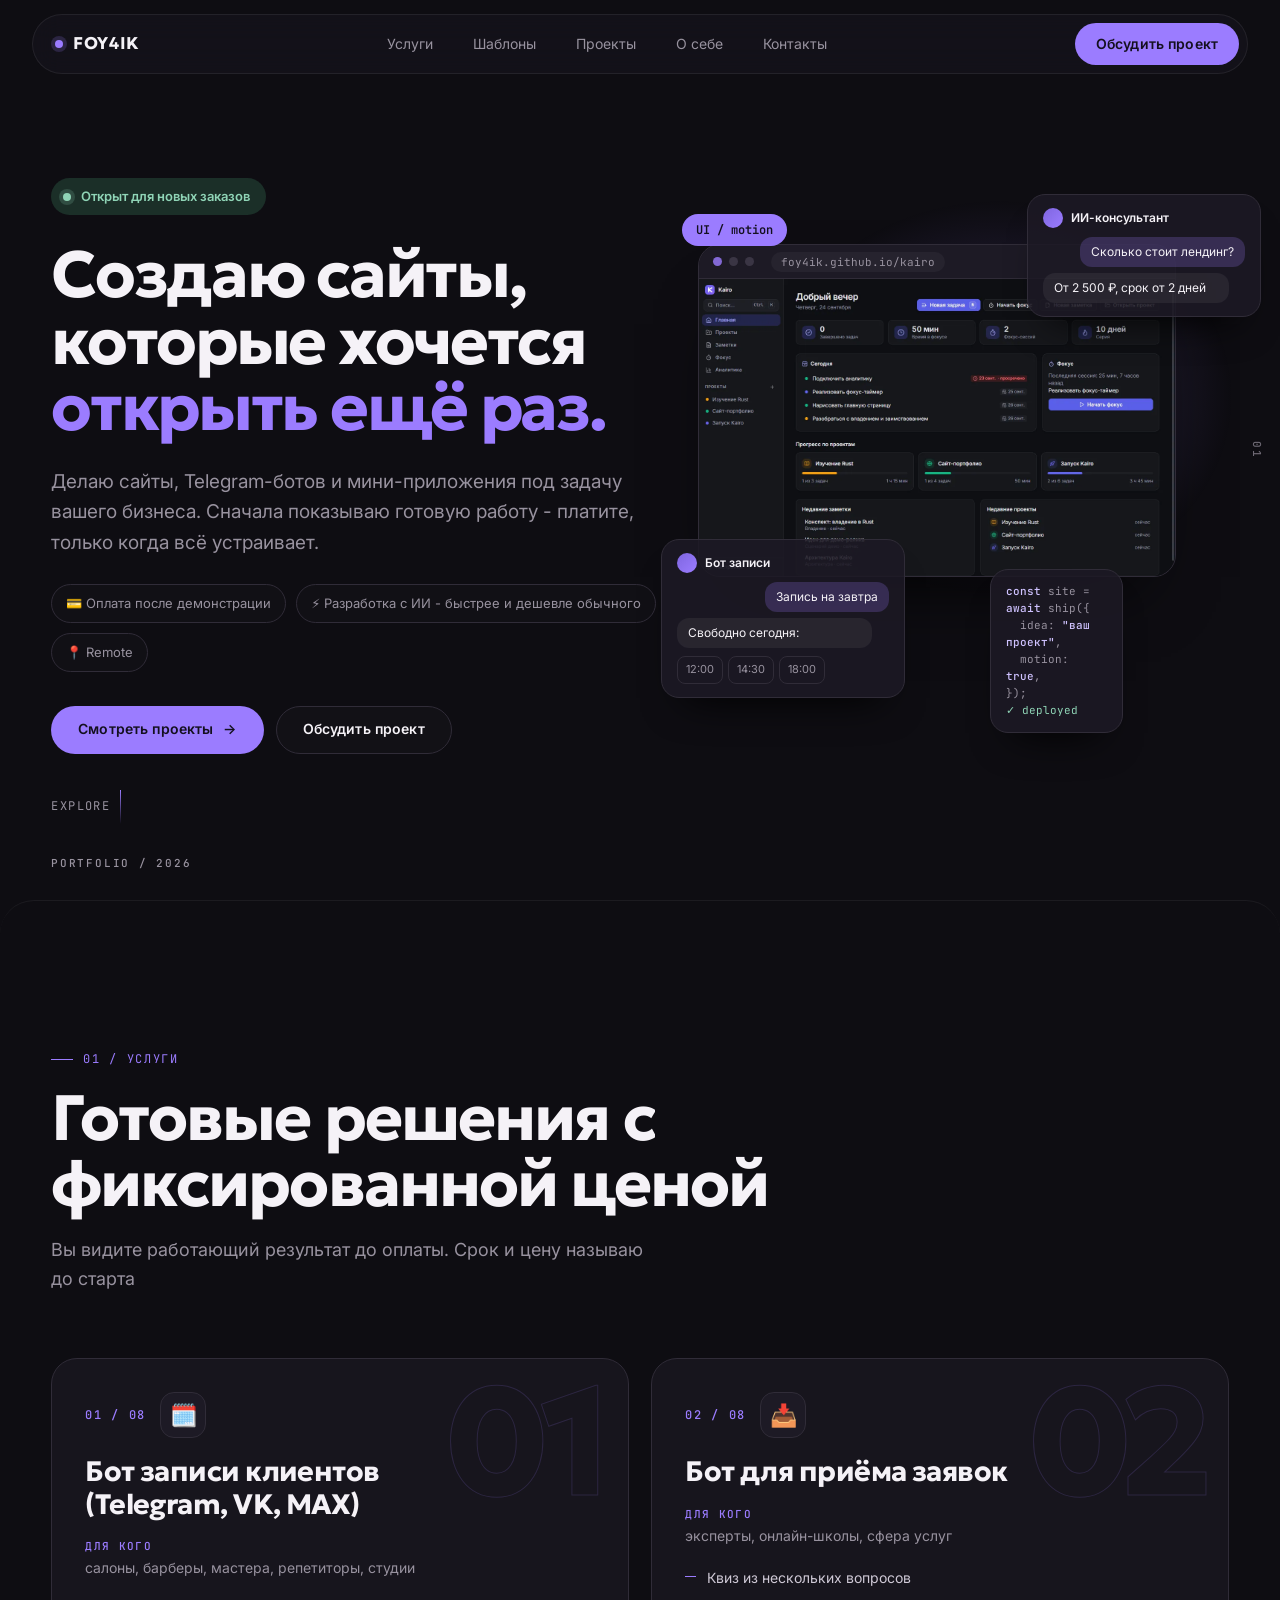
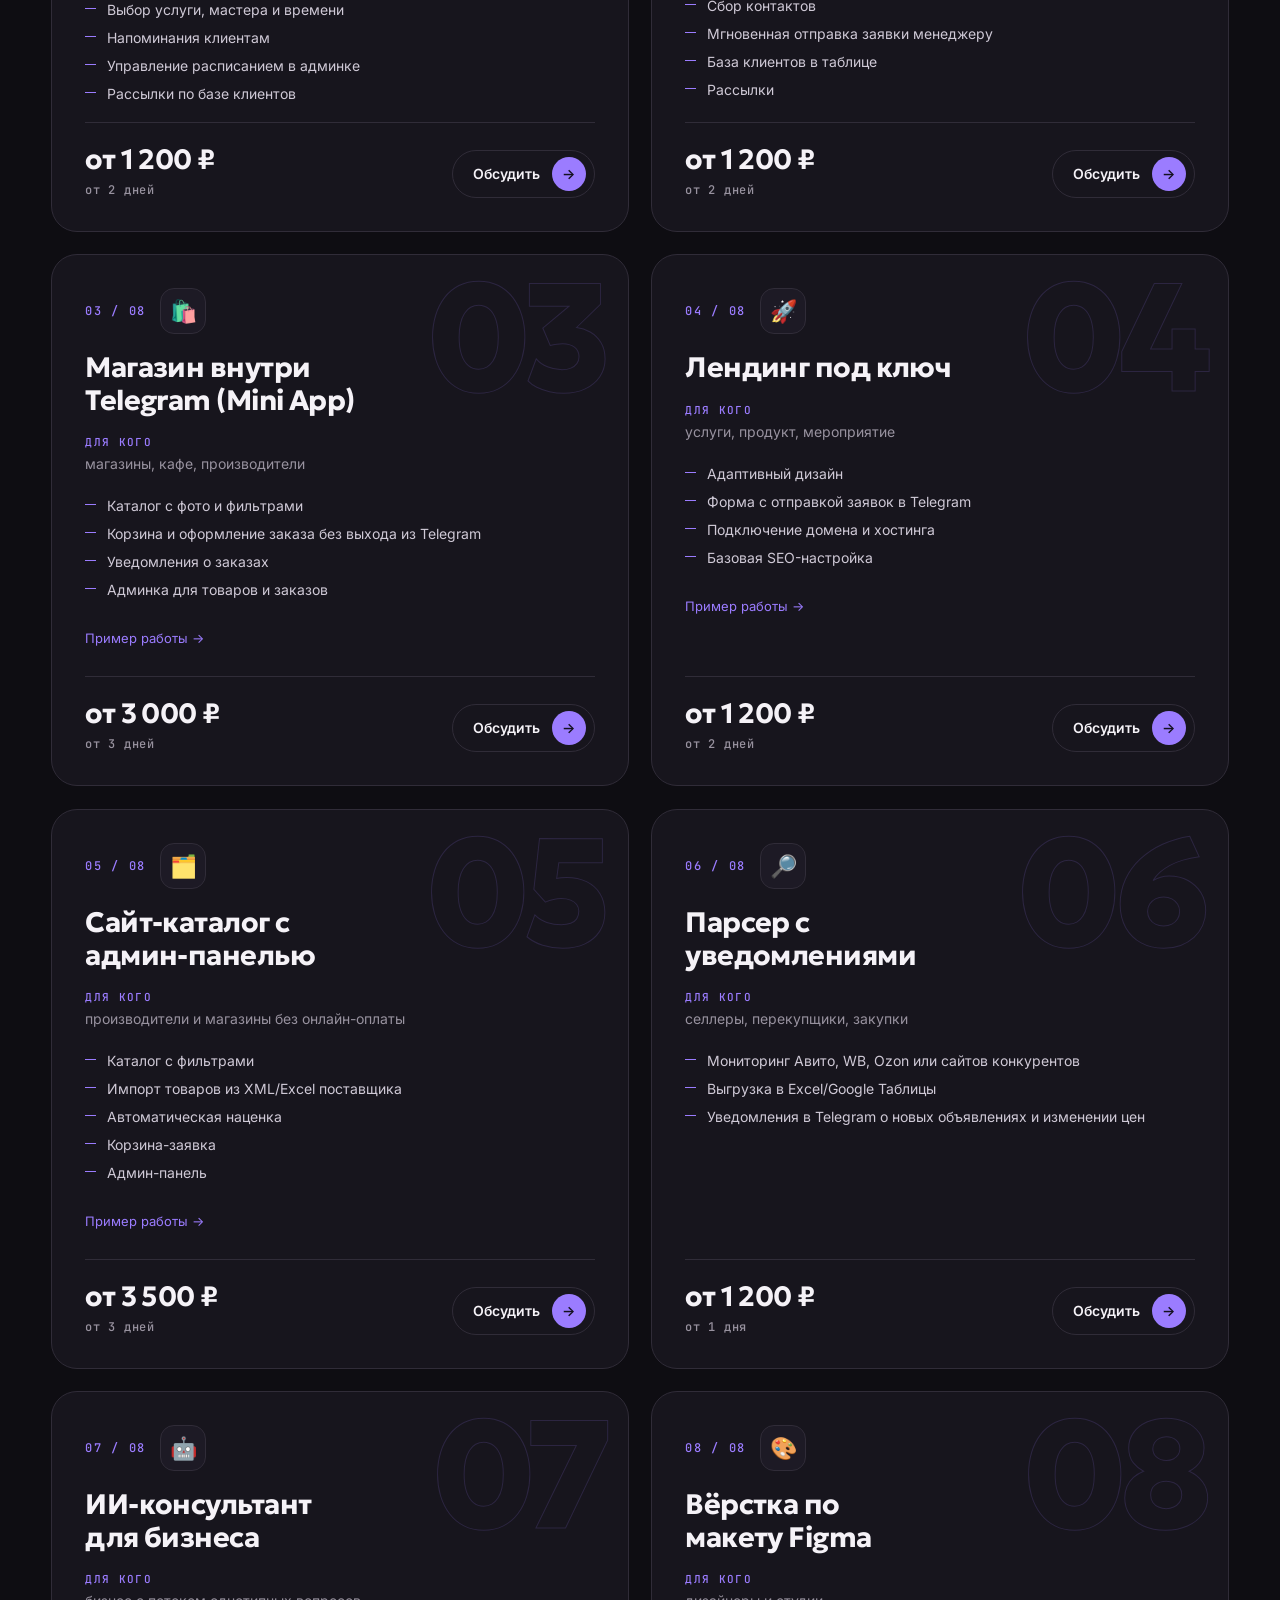
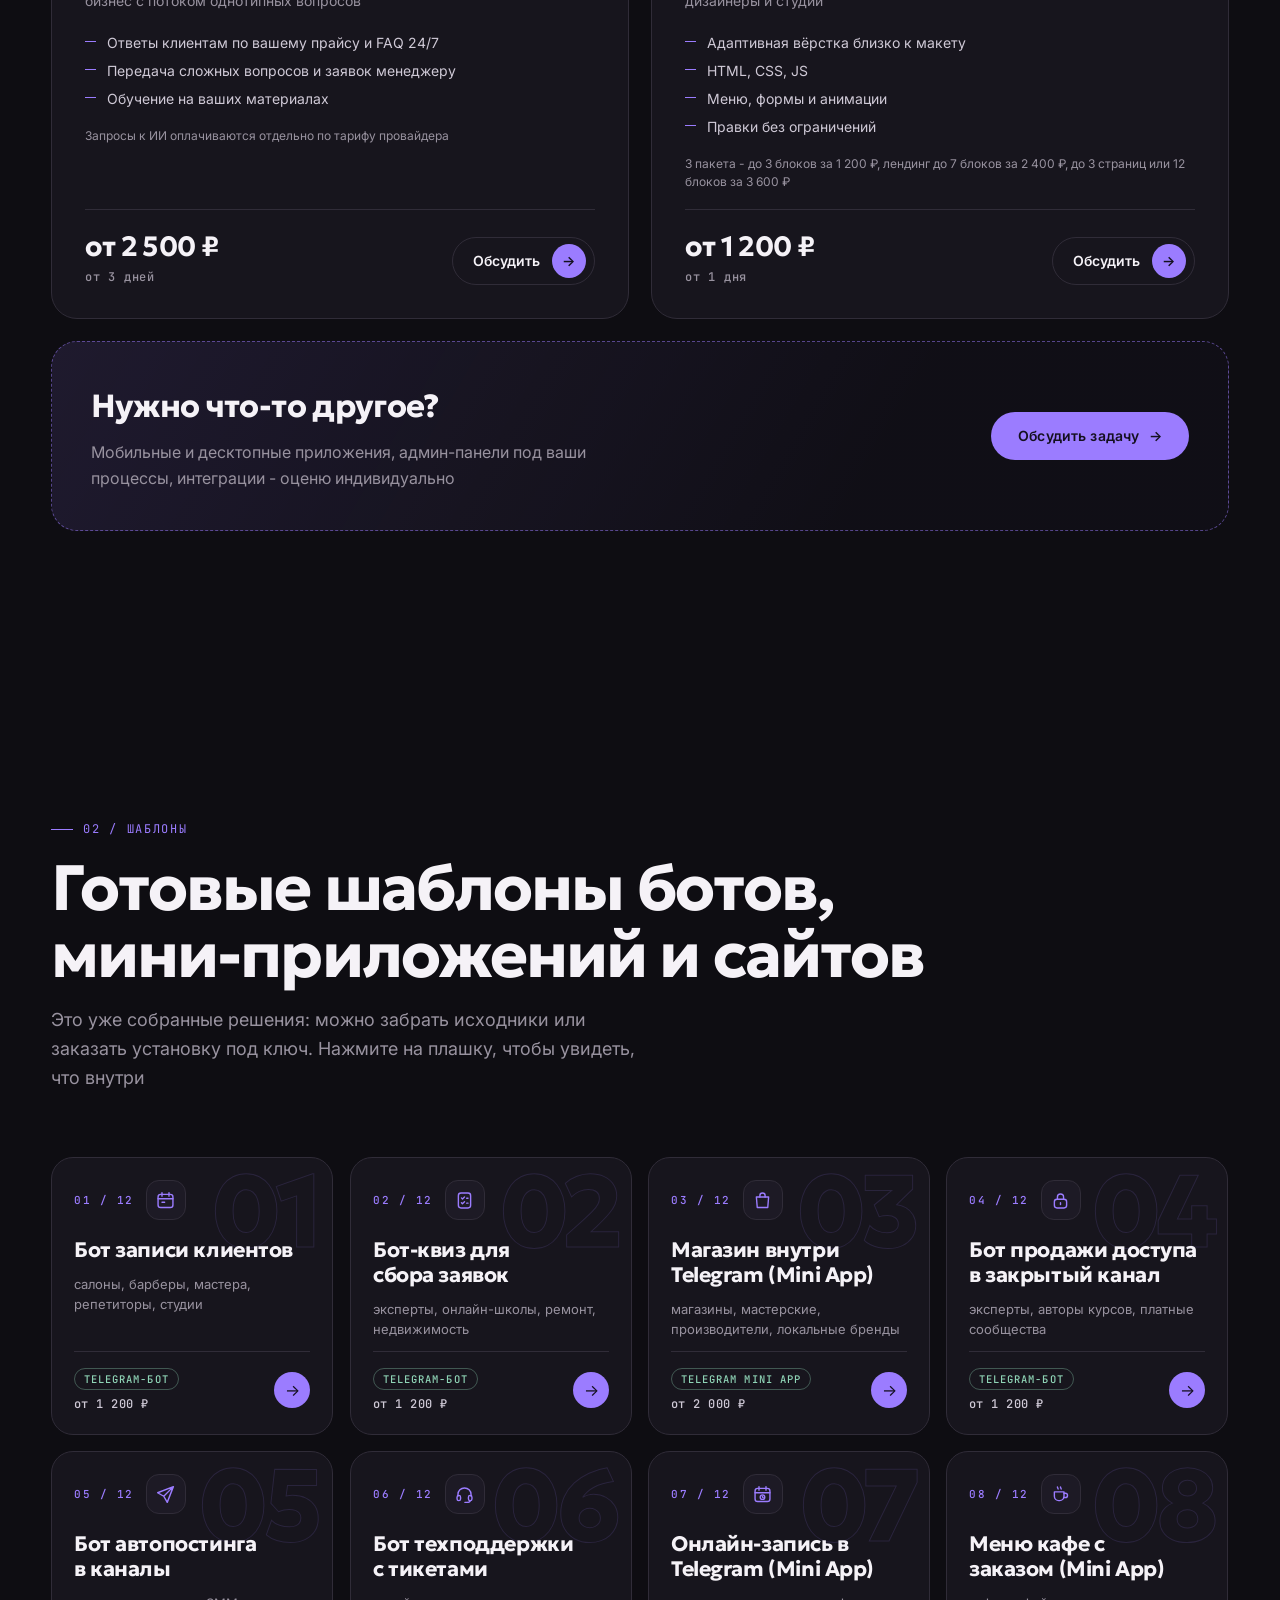
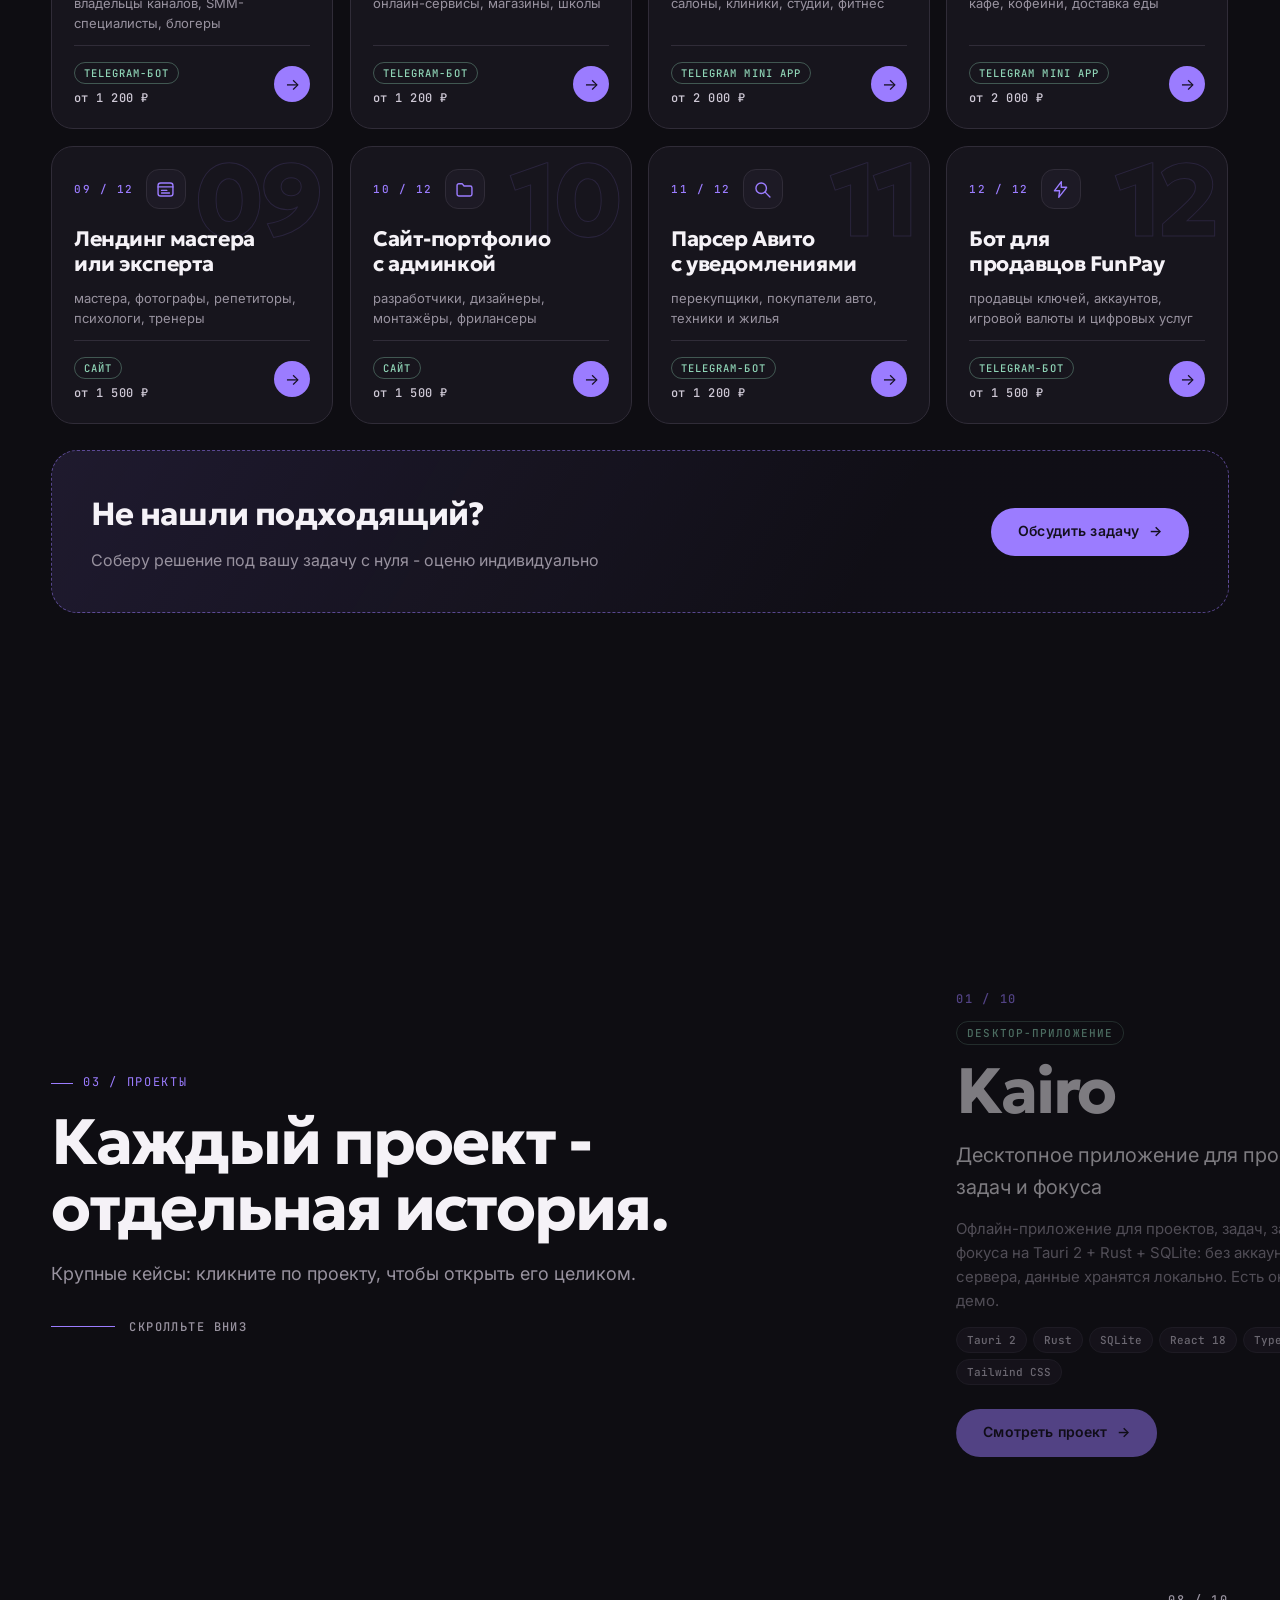
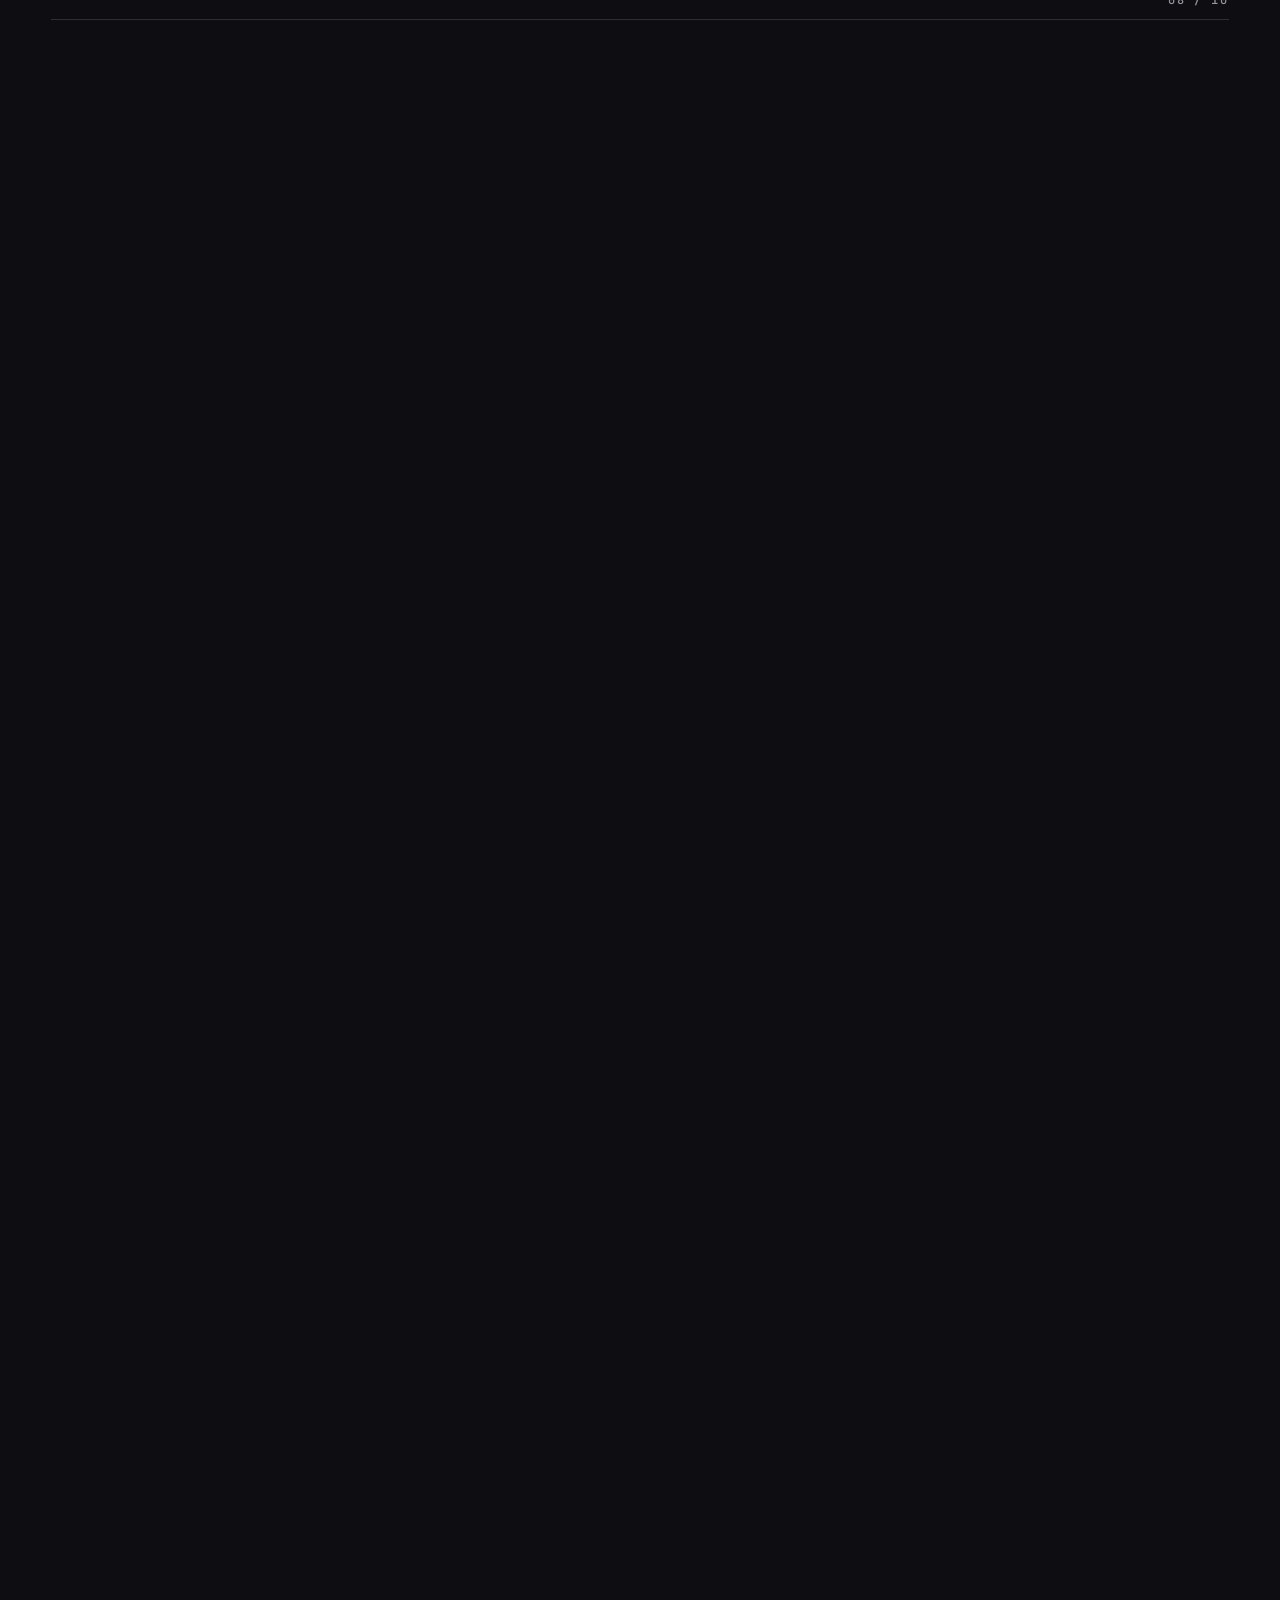
==== commit f71f2428: "Admin: update site content" ====
--- a/index.html
+++ b/index.html
@@ -266,7 +266,7 @@
   <div class="case-scroll" id="case-scroll" tabindex="-1"></div>
 </div>
 
-<script id="state-data" type="application/json">{"profile":{"name":"Дмитрий (foy4ik)","role":"Сайты, Telegram-боты и приложения под ключ","tagline":"Делаю сайты, Telegram-ботов и мини-приложения под задачу вашего бизнеса. Сначала показываю готовую работу - платите, только когда всё устраивает.","heroChip":"💳 Оплата после демонстрации","heroChip2":"⚡ Разработка с ИИ - быстрее и дешевле обычного","stackTitle":"Любой","stackText":"Код пишет Claude Code, поэтому я не привязан к одному языку или фреймворку: беру тот стек, который лучше подходит задаче.","limits":["Закрытые SDK, особое оборудование и системы без доступа к среде - только если доступ будет у меня"],"bio":"Делаю сайты под ключ - от лендинга до каталога с личным кабинетом и админ-панелью, Telegram-ботов и мини-приложения, мобильные приложения под iOS и Android, десктопные программы и Python-решения: парсеры, автоматизацию, интеграции. Работаю по вашему макету или со своим дизайном.\n\nВ разработке использую Claude Code - ИИ-инструмент, который пишет код под моим руководством. Благодаря ему я делаю проекты в разы быстрее, чем при классической разработке, а значит, дешевле для вас. При этом ИИ - только инструмент: разобраться в задаче, продумать логику, проверить каждую функцию и запустить проект - моя работа.","steps":["Обсуждаем задачу, я называю срок и цену.","Делаю проект и показываю его в работе - в демо, без передачи файлов.","Вносим правки, если нужно.","Вы оплачиваете, я передаю исходники и помогаю с запуском."],"riskLine":"Вы ничем не рискуете: если результат не понравится, вы ничего не платите.","location":"Remote","available":"Открыт для новых заказов","email":"dmitriyfilatov3@gmail.com","telegram":"https://t.me/foy4ik","github":"https://github.com/foy4ik","kwork":"https://kwork.ru/user/dimfilhf","skills":{"Уже делал на":["Next.js","React","TypeScript","Tailwind CSS","Node.js","Python","Rust + Tauri","PostgreSQL","SQLite","Prisma","Telegram Bot API","Vercel","GitHub Actions"]},"heroTitle":"Создаю сайты,\nкоторые хочется\nоткрыть ещё раз."},"projects":[{"id":"kairo","title":"Kairo","tagline":"Десктопное приложение для проектов, задач и фокуса","description":"Офлайн-приложение для проектов, задач, заметок и фокуса на Tauri 2 + Rust + SQLite: без аккаунта и сервера, данные хранятся локально. Есть онлайн-демо.","meta":"Портфолио-проект - десктопное приложение, соло-разработка","fullDescription":["Kairo собирает в одном офлайн-приложении весь рабочий цикл: спланировать, сфокусироваться, поработать, зафиксировать, подвести итоги. Никакого аккаунта и сервера - все данные лежат в локальном файле SQLite на компьютере пользователя.","Ядро написано на Rust (Tauri 2), интерфейс - на React и TypeScript. Есть установщики для Windows, macOS и Linux, автообновление с проверкой подписи из GitHub Releases и онлайн-демо, которое можно попробовать прямо в браузере без установки."],"features":["Канбан-доска: свои колонки, drag & drop с сохранением порядка, сортировка одним кликом по сроку и приоритету, быстрое добавление задачи одной строкой, фильтры, боковая панель с чек-листом, дедлайном и тегами","Заметки в Markdown с живым превью, папками, тегами, привязкой к задачам и автосохранением","Фокус-таймер на стороне Rust: продолжает работать при скрытом окне, обратный отсчёт в трее, системные уведомления, привязка к задаче","Аналитика: сессии, время в фокусе, разбивка по проектам и тегам, серия дней подряд","Командная палитра (Ctrl+K), работа целиком с клавиатуры, русский и английский без перезапуска, светлая и тёмная темы (тёмная нарисована отдельно, а не инвертирована)","Экспорт и импорт данных в JSON с валидацией и автоматической резервной копией; санитизация Markdown, строгий CSP, проверка подписи обновлений","Качество: 43 unit-теста, 28 тестов на Rust, 41 e2e-сценарий на Playwright, аудит доступности WCAG 2.1 AA по всем экранам без нарушений, CI и сборка инсталляторов под три ОС"],"tags":["Tauri 2","Rust","SQLite","React 18","TypeScript","Tailwind CSS","Zustand"],"link":"https://foy4ik.github.io/kairo/","linkLabel":"Онлайн-демо","repo":"https://github.com/foy4ik/kairo","download":"https://github.com/foy4ik/kairo#download","badge":"Desktop-приложение","video":"images/kairo/kairo-demo.mp4","images":["images/kairo/01-dashboard.webp","images/kairo/02-board.webp","images/kairo/10-sort-confirm.webp","images/kairo/03-notes.webp","images/kairo/04-focus.webp","images/kairo/05-analytics.webp","images/kairo/09-command-palette.webp","images/kairo/08-settings.webp","images/kairo/06-dashboard-light.webp","images/kairo/07-board-light.webp"]},{"id":"finly","title":"Finly","tagline":"Лендинг сервиса управления личными финансами","description":"Коммерческий SaaS-лендинг для вымышленного финтех-продукта: продуманная архитектура компонентов, анимации и адаптивная вёрстка уровня продакшена.","meta":"Портфолио-проект - UI/UX, вёрстка, анимации","fullDescription":["Полноценный коммерческий лендинг для вымышленного SaaS-продукта в сфере личных финансов. Цель проекта - показать полный цикл фронтенд-разработки: от продуманной компонентной архитектуры до анимаций и адаптивной вёрстки уровня продакшена."],"features":["Адаптивная вёрстка от 390px до 1440px+, с переработанным мобильным меню (не просто сжатая десктоп-версия)","Hero-секция с анимированной mockup-карточкой дашборда: счётчики баланса, дорисовывающийся при скролле SVG-график","Тёмная секция превью приложения: баланс, доходы и расходы, разбивка по категориям, фильтруемый список транзакций со своим empty state","Интерактивные тарифы с переключением Monthly/Yearly и живым пересчётом цены","Модальная форма подписки с email-валидацией и состояниями loading/success/error","FAQ-аккордеон, отзывы, social proof, плавный скролл, hover-эффекты на всех интерактивных элементах"],"tags":["Next.js 16","TypeScript","Tailwind CSS v4","shadcn/ui","Framer Motion"],"link":"https://finly-sandy.vercel.app/","linkLabel":"Демо","repo":"https://github.com/foy4ik/finly","badge":"","images":["images/finly/finly-01-hero.webp","images/finly/finly-02-dashboard.webp","images/finly/finly-03-pricing.webp","images/finly/finly-04-features.webp","images/finly/finly-05-mobile.webp","images/finly/finly-06-mobile-menu.webp"]},{"id":"forma-studio","title":"Forma Studio","tagline":"Сайт дизайн-студии интерьеров","description":"Многостраничный сайт премиальной студии дизайна интерьеров: каталог кейсов, полноэкранная галерея, формы и анимации на уровне продакшена.","meta":"Портфолио-проект, соло - от архитектуры до деплоя","fullDescription":["Многостраничный сайт для вымышленной премиальной студии дизайна интерьеров. Самостоятельный проект для портфолио: полный цикл - от архитектуры до деплоя."],"features":["Главная страница: hero, подборка проектов, услуги, процесс работы, отзывы","Каталог проектов (9 кейсов) с фильтрацией по категориям, подгрузкой и анимацией сетки","Детальная страница проекта: полноэкранная галерея с управлением с клавиатуры, навигация между соседними проектами, похожие проекты","Страница услуг с описанием процесса по каждому направлению","Страница «о студии»: таймлайн, команда, ценности, цифры","Форма обратной связи с клиентской валидацией и состояниями загрузки/успеха/ошибки","Кастомная 404-страница, полная адаптивность, fullscreen-меню на мобильных","SEO-метаданные для каждой страницы, семантическая разметка, поддержка prefers-reduced-motion"],"tags":["Next.js","TypeScript","Tailwind CSS","Framer Motion","Lucide Icons"],"link":"https://forma-studio-rouge-nine.vercel.app/","linkLabel":"Демо","repo":"https://github.com/foy4ik/forma-studio","badge":"","images":["images/forma/01-home-hero.webp","images/forma/02-projects-catalog.webp","images/forma/03-project-detail.webp","images/forma/04-project-gallery-lightbox.webp","images/forma/05-services.webp","images/forma/06-mobile-home.webp"]},{"id":"taskflow","title":"TaskFlow","tagline":"Telegram Mini App для задач и напоминаний","description":"Telegram Mini App для управления задачами и напоминаниями с криптографически проверенной авторизацией через Telegram, PostgreSQL и Next.js.","meta":"Telegram Mini App - full-stack","fullDescription":["TaskFlow - полноценный менеджер задач, реализованный как нативное мини-приложение внутри Telegram. Авторизация проходит через сам Telegram: initData проверяется по HMAC-SHA256 на сервере при каждом запросе, поэтому подделать личность пользователя со стороны клиента невозможно.","Фронтенд - Next.js (App Router) и TypeScript, бэкенд - PostgreSQL и Prisma, с оптимистичными обновлениями интерфейса, тактильной обратной связью (haptics) и темой, которая мгновенно подстраивается под цветовую схему самого Telegram. У задач есть приоритеты, категории, сроки и настраиваемые напоминания - в момент события, за 30 минут/час/сутки, либо мягкое напоминание через час после дедлайна, если задача не выполнена - они приходят прямо от бота по расписанию. Интерфейс полностью двуязычный (русский/английский), спроектирован mobile-first под встроенный браузер Telegram, с отдельным вниманием к доступности, обработке ошибок и офлайн-состояниям."],"features":["Серверная HMAC-проверка initData от Telegram - клиентским данным о личности не доверяем никогда","Оптимистичные обновления, тактильная отдача, светлая/тёмная/нативная Telegram-тема","Настраиваемые напоминания по задачам, доставляются через реального Telegram-бота с точностью до минуты","Раздел статистики с графиком активности за 7 дней и разбивкой по категориям","Двуязычный интерфейс (RU/EN), адаптивный от 375px до десктопа"],"tags":["Next.js","TypeScript","PostgreSQL","Prisma","Telegram Mini Apps"],"link":"https://t.me/T4skFlowbot","linkLabel":"Открыть бота","repo":"https://github.com/foy4ik/taskflow","badge":"","images":["images/taskflow/home.webp","images/taskflow/tasks.webp","images/taskflow/create-form.webp","images/taskflow/statistics.webp"]},{"id":"trofimovskie","title":"Трофимовские кухни","tagline":"Каталог сопутствующих товаров + админ-панель","description":"Каталог сопутствующих товаров (47 000+ SKU) с автоимпортом из XML-фида поставщика и админ-панелью с нуля - инструмент для менеджеров производителя кухонь.","meta":"Веб-приложение, соло-разработка","fullDescription":["Производитель кухонь на заказ допродаёт клиентам сопутствующие товары - фурнитуру, мойки, смесители, ручки, направляющие - по каталогу поставщика на 47 000+ SKU. Нужен был инструмент для менеджеров: показать клиенту каталог, собрать корзину, отправить её по ссылке клиенту, а тот сам оформляет заявку - без онлайн-оплаты и доставки, это витрина с быстрым оформлением интереса, а не интернет-магазин."],"features":["Автоимпорт каталога из XML-фида поставщика: потоковый парсинг 47 000+ товаров и 1300+ категорий, ежедневное обновление по расписанию, сравнение по хэшу и защитный порог на случай сбоя у поставщика","Ценовой движок: общая наценка + наценка по категории/товару + настраиваемое округление с понятным приоритетом правил","Публичный каталог: дерево категорий, полнотекстовый поиск, фильтры по бренду и характеристикам (включая свой двухползунковый range-слайдер для числовых параметров), сортировки, пагинация, галерея фото на карточке товара","Корзина без регистрации, расшаривание по ссылке, клиент сам дооформляет заявку","Админ-панель с нуля: товары и категории с откатом ручных правок к исходнику из фида, наценки, статические страницы, баннеры, заявки, история импортов, восстановление битых картинок","Self-hosted продакшен: свой Node-сервер, cron внутри процесса, SQLite с решением проблем конкурентной записи"],"tags":["Next.js","TypeScript","Prisma","SQLite","Tailwind CSS","XML-парсинг"],"link":"","linkLabel":"Демо","repo":"","badge":"Реальный заказ","images":["images/trofim/01-glavnaya.webp","images/trofim/02-kategoriya.webp","images/trofim/03-filtry.webp","images/trofim/04-admin-kategorii.webp"]},{"id":"lavanda","title":"Лаванда","tagline":"Лендинг студии красоты с записью в два клика","description":"Светлый премиальный лендинг для вымышленной студии красоты: прайс с вкладками, мастера, галерея с лайтбоксом и запись из любой кнопки.","meta":"Портфолио-проект - вёрстка, адаптив, JavaScript","fullDescription":["Лендинг для вымышленной студии красоты в центре Москвы. Идея бренда - «красота без спешки», и она выражена аркой: окно в тихое помещение повторяется в фото героя, карточках мастеров и ярлыках. Задача проекта - светлый премиальный сайт, на котором записаться можно в два клика.","Сайт написан на чистых HTML, CSS и JavaScript, без фреймворков. Классы по БЭМ, цвета и размеры вынесены в CSS-переменные, вёрстка mobile-first и держится от 320 до 2560 px. Формы работают без бэкенда: отправка имитируется. Все бренды, контакты, цены и отзывы вымышлены, фотографии - с Pexels."],"features":["Услуги и цены: вкладки по направлениям и прайс с точечными лидерами, как в меню ресторана","Запись: модальное окно с маской телефона и валидацией открывается из любой кнопки «Записаться», есть и кнопка «Записаться в Telegram»","Мастера: три арочные карточки с фото и коротким описанием","Галерея с лайтбоксом, слайдер отзывов, FAQ-аккордеон, контакты со стилизованной SVG-картой","Спокойная анимация: блоки плавно появляются, золотой контур арки «рисуется» при загрузке, при prefers-reduced-motion всё статично","Проверка: 3 браузерных движка на 9 ширинах от 320 до 2560 px без горизонтального скролла и ошибок, Lighthouse на мобильном 95 / 100 / 100 / 100"],"tags":["HTML","CSS","JavaScript","БЭМ","CSS Grid","Playwright"],"link":"https://foy4ik.github.io/responsive-concepts-demo/01-lavanda/","linkLabel":"Демо","repo":"https://github.com/foy4ik/responsive-concepts-demo/tree/main/01-lavanda","badge":"Концепт","images":["images/concepts/lavanda/01.webp","images/concepts/lavanda/02.webp","images/concepts/lavanda/03.webp","images/concepts/lavanda/04.webp","images/concepts/lavanda/05.webp","images/concepts/lavanda/06.webp","images/concepts/lavanda/07.webp","images/concepts/lavanda/08.webp"]},{"id":"severny-dom","title":"Северный дом","tagline":"Лендинг строительной компании с калькулятором стоимости","description":"Тёмный премиальный лендинг для вымышленной компании, которая строит дома из клеёного бруса: каталог с фильтрами, калькулятор стоимости и квиз.","meta":"Портфолио-проект - вёрстка, адаптив, JavaScript","fullDescription":["Лендинг для вымышленной компании, которая строит загородные дома из клеёного бруса. Визуальная идея - чертёж: тонкие медные линии, размерные выноски и смета в виде листа с позициями. Задача проекта - показать каталог и дать посчитать стоимость без звонка.","Сайт написан на чистых HTML, CSS и JavaScript. Каталог и калькулятор считают цену одной формулой, поэтому стоимость в карточках и в смете всегда совпадает. Адаптив от 320 до 2560 px. Формы работают без бэкенда: отправка имитируется. Все бренды, контакты, цены и отзывы вымышлены, фотографии - с Pexels."],"features":["Каталог: 6 проектов домов с фильтрами по площади и этажности","Калькулятор стоимости: площадь, материал стен, этажность и отделка пересчитывают смету в реальном времени, числа плавно «докручиваются»","Квиз из 3 шагов с прогресс-баром и формой заявки","Таймлайн этапов из 6 шагов: медная линия заполняется по мере прокрутки","Параллакс первого экрана: фото смещается медленнее прокрутки, шапка поверх фото становится плотной с размытием","Слайдер построенных домов, блоки с технологиями, гарантиями и отзывами, при prefers-reduced-motion анимации отключаются","Проверка: 3 браузерных движка на 9 ширинах от 320 до 2560 px, Lighthouse на мобильном 97 / 100 / 100 / 100"],"tags":["HTML","CSS","JavaScript","БЭМ","CSS Grid","Playwright"],"link":"https://foy4ik.github.io/responsive-concepts-demo/02-severny-dom/","linkLabel":"Демо","repo":"https://github.com/foy4ik/responsive-concepts-demo/tree/main/02-severny-dom","badge":"Концепт","images":["images/concepts/severny-dom/01.webp","images/concepts/severny-dom/02.webp","images/concepts/severny-dom/03.webp","images/concepts/severny-dom/04.webp","images/concepts/severny-dom/05.webp","images/concepts/severny-dom/06.webp","images/concepts/severny-dom/07.webp","images/concepts/severny-dom/08.webp"]},{"id":"zerno","title":"Зерно","tagline":"Лендинг кофейни с собственной обжаркой","description":"Тёплый крафтовый лендинг для вымышленной кофейни: меню с вкладками, сорта зерна со шкалой обжарки и бронь столика.","meta":"Портфолио-проект - вёрстка, адаптив, JavaScript","fullDescription":["Лендинг для вымышленной кофейни, которая сама обжаривает зерно. Интерфейс собран из того, что лежит на стойке: бумажные бирки, штампы, чековая лента, мешковина. Задача проекта - тёплый сайт, который приводит гостей в зал и продаёт зерно.","Сайт написан на чистых HTML, CSS и JavaScript, без фреймворков. Адаптив от 320 до 2560 px. Формы работают без бэкенда: отправка имитируется. Все бренды, контакты, цены и отзывы вымышлены, фотографии - с Pexels."],"features":["Меню: вкладки Кофе / Чай / Десерты / Завтраки и карточки-бирки с ценами, на телефоне карточки листаются горизонтально","Наше зерно: 4 сорта со шкалой обжарки","Бронь столика: форма со счётчиком гостей, маской телефона и валидацией","Бегущая строка с сортами зерна на наклонной ленте","Микроанимации: пар над чашкой героя, покачивание иконки зерна при наведении, при prefers-reduced-motion лента останавливается","Блоки о бариста, masonry-галерея атмосферы, доставка и самовывоз, отзывы","Проверка: 3 браузерных движка на 9 ширинах от 320 до 2560 px, Lighthouse на мобильном 97 / 100 / 100 / 100"],"tags":["HTML","CSS","JavaScript","БЭМ","CSS Grid","Playwright"],"link":"https://foy4ik.github.io/responsive-concepts-demo/03-zerno/","linkLabel":"Демо","repo":"https://github.com/foy4ik/responsive-concepts-demo/tree/main/03-zerno","badge":"Концепт","images":["images/concepts/zerno/01.webp","images/concepts/zerno/02.webp","images/concepts/zerno/03.webp","images/concepts/zerno/04.webp","images/concepts/zerno/05.webp","images/concepts/zerno/06.webp","images/concepts/zerno/07.webp","images/concepts/zerno/08.webp"]},{"id":"speakly","title":"Speakly","tagline":"Лендинг онлайн-школы английского в стиле необрутализма","description":"Яркий лендинг для вымышленной онлайн-школы английского: мини-тест уровня, тарифы с переключателем и анимированные счётчики.","meta":"Портфолио-проект - вёрстка, адаптив, JavaScript","fullDescription":["Лендинг для вымышленной онлайн-школы английского. Стиль - необрутализм, а идея - речевые пузыри: каждый блок звучит как реплика в диалоге, карточки с «хвостиком», стикеры с короткими фразами, толстые чёрные обводки и жёсткие тени. Задача проекта - собрать заявки на пробный урок.","Сайт написан на чистых HTML, CSS и JavaScript. Адаптив от 320 до 2560 px. Формы работают без бэкенда: отправка имитируется. Все бренды, контакты, цены и отзывы вымышлены, фотографии - с Pexels."],"features":["Мини-тест уровня: 3 вопроса, результат A2 / B1 / B2 и подбор подходящего курса","Тарифы: 3 карточки и переключатель «помесячно / весь курс»","Первый экран: форма на бесплатный пробный урок и пузыри диалога, которые печатаются по очереди","Анимированные счётчики результатов набегают при прокрутке","Слайдер преподавателей, отзывы и FAQ-аккордеон","Пружинящая анимация: блоки появляются с «пружиной», стикеры слегка покачиваются, при prefers-reduced-motion всё статично","Проверка: 3 браузерных движка на 9 ширинах от 320 до 2560 px, Lighthouse на мобильном 98 / 100 / 100 / 100"],"tags":["HTML","CSS","JavaScript","БЭМ","CSS Grid","Playwright"],"link":"https://foy4ik.github.io/responsive-concepts-demo/04-speakly/","linkLabel":"Демо","repo":"https://github.com/foy4ik/responsive-concepts-demo/tree/main/04-speakly","badge":"Концепт","images":["images/concepts/speakly/01.webp","images/concepts/speakly/02.webp","images/concepts/speakly/03.webp","images/concepts/speakly/04.webp","images/concepts/speakly/05.webp","images/concepts/speakly/06.webp","images/concepts/speakly/07.webp","images/concepts/speakly/08.webp"]},{"id":"glina","title":"Глина","tagline":"Интернет-магазин авторской керамики из трёх страниц","description":"Минималистичный интернет-магазин для вымышленной мастерской: каталог с фильтрами, карточка товара и корзина, которые работают без бэкенда.","meta":"Портфолио-проект - вёрстка, адаптив, JavaScript","fullDescription":["Многостраничный интернет-магазин для вымышленной мастерской авторской керамики: главная, каталог и карточка товара. Визуальная идея - клеймо мастера и пробники глазури: цвета показаны кружками, и они же работают как переключатель цвета на карточке и в фильтре.","Всё работает без бэкенда: каталог собирается из собственного JSON, а корзина хранится в localStorage и синхронизируется между вкладками. Изделия - авторские SVG-иллюстрации, поэтому цвет глазури и ракурсы переключаются на лету. Чистые HTML, CSS и JavaScript, адаптив от 320 до 2560 px. Все бренды, контакты, цены и отзывы вымышлены."],"features":["Каталог: 15 изделий, фильтры по категории, цене и цвету глазури, сортировка и пагинация по 9 на странице, состояние фильтров хранится в адресной строке","Карточка товара: галерея из 3 видов с увеличением, выбор цвета, количество и вкладки «Описание / Уход / Доставка»","Корзина: выезжающая панель на всех страницах, изменение количества, итоговая сумма, счётчик в шапке и оформление заказа в модальном окне","На телефоне фильтры каталога открываются выезжающей панелью","Сдержанная анимация: при наведении фото изделия меняется на вид сверху, счётчик корзины подпрыгивает при добавлении","Проверка: 3 браузерных движка на 9 ширинах от 320 до 2560 px на всех страницах, Lighthouse на мобильном 96-100 / 100 / 100 / 100"],"tags":["HTML","CSS","JavaScript","JSON","localStorage","Playwright"],"link":"https://foy4ik.github.io/responsive-concepts-demo/05-glina/","linkLabel":"Демо","repo":"https://github.com/foy4ik/responsive-concepts-demo/tree/main/05-glina","badge":"Концепт","images":["images/concepts/glina/01.webp","images/concepts/glina/02.webp","images/concepts/glina/03.webp","images/concepts/glina/04.webp","images/concepts/glina/05.webp","images/concepts/glina/06.webp","images/concepts/glina/07.webp","images/concepts/glina/08.webp"]}],"services":[{"id":"svc-booking","emoji":"🗓️","title":"Бот записи клиентов (Telegram, VK, MAX)","audience":"салоны, барберы, мастера, репетиторы, студии","includes":["Выбор услуги, мастера и времени","Напоминания клиентам","Управление расписанием в админке","Рассылки по базе клиентов"],"term":"от 2 дней","price":"от 1 200 ₽","note":"","projectId":""},{"id":"svc-leads","emoji":"📥","title":"Бот для приёма заявок","audience":"эксперты, онлайн-школы, сфера услуг","includes":["Квиз из нескольких вопросов","Сбор контактов","Мгновенная отправка заявки менеджеру","База клиентов в таблице","Рассылки"],"term":"от 2 дней","price":"от 1 200 ₽","note":"","projectId":""},{"id":"svc-shop","emoji":"🛍️","title":"Магазин внутри Telegram (Mini App)","audience":"магазины, кафе, производители","includes":["Каталог с фото и фильтрами","Корзина и оформление заказа без выхода из Telegram","Уведомления о заказах","Админка для товаров и заказов"],"term":"от 3 дней","price":"от 3 000 ₽","note":"","projectId":"taskflow"},{"id":"svc-landing","emoji":"🚀","title":"Лендинг под ключ","audience":"услуги, продукт, мероприятие","includes":["Адаптивный дизайн","Форма с отправкой заявок в Telegram","Подключение домена и хостинга","Базовая SEO-настройка"],"term":"от 2 дней","price":"от 1 200 ₽","note":"","projectId":"finly"},{"id":"svc-catalog","emoji":"🗂️","title":"Сайт-каталог с админ-панелью","audience":"производители и магазины без онлайн-оплаты","includes":["Каталог с фильтрами","Импорт товаров из XML/Excel поставщика","Автоматическая наценка","Корзина-заявка","Админ-панель"],"term":"от 3 дней","price":"от 3 500 ₽","note":"","projectId":"trofimovskie"},{"id":"svc-parser","emoji":"🔎","title":"Парсер с уведомлениями","audience":"селлеры, перекупщики, закупки","includes":["Мониторинг Авито, WB, Ozon или сайтов конкурентов","Выгрузка в Excel/Google Таблицы","Уведомления в Telegram о новых объявлениях и изменении цен"],"term":"от 1 дня","price":"от 1 200 ₽","note":"","projectId":""},{"id":"svc-ai","emoji":"🤖","title":"ИИ-консультант для бизнеса","audience":"бизнес с потоком однотипных вопросов","includes":["Ответы клиентам по вашему прайсу и FAQ 24/7","Передача сложных вопросов и заявок менеджеру","Обучение на ваших материалах"],"term":"от 3 дней","price":"от 2 500 ₽","note":"Запросы к ИИ оплачиваются отдельно по тарифу провайдера","projectId":""},{"id":"svc-layout","emoji":"🎨","title":"Вёрстка по макету Figma","audience":"дизайнеры и студии","includes":["Адаптивная вёрстка близко к макету","HTML, CSS, JS","Меню, формы и анимации","Правки без ограничений"],"term":"от 1 дня","price":"от 1 200 ₽","note":"3 пакета - до 3 блоков за 1 200 ₽, лендинг до 7 блоков за 2 400 ₽, до 3 страниц или 12 блоков за 3 600 ₽","projectId":""}],"reviews":[]}</script>
+<script id="state-data" type="application/json">{"profile":{"name":"Дмитрий (foy4ik)","role":"Сайты, Telegram-боты и приложения под ключ","tagline":"Делаю сайты, Telegram-ботов и мини-приложения под задачу вашего бизнеса. Сначала показываю готовую работу - платите, только когда всё устраивает.","heroChip":"💳 Оплата после демонстрации","heroChip2":"⚡ Разработка с ИИ - быстрее и дешевле обычного","stackTitle":"Любой","stackText":"Код пишет Claude Code, поэтому я не привязан к одному языку или фреймворку: беру тот стек, который лучше подходит задаче.","limits":["Закрытые SDK, особое оборудование и системы без доступа к среде - только если доступ будет у меня"],"bio":"Делаю сайты под ключ - от лендинга до каталога с личным кабинетом и админ-панелью, Telegram-ботов и мини-приложения, мобильные приложения под iOS и Android, десктопные программы и Python-решения: парсеры, автоматизацию, интеграции. Работаю по вашему макету или со своим дизайном.\n\nВ разработке использую Claude Code - ИИ-инструмент, который пишет код под моим руководством. Благодаря ему я делаю проекты в разы быстрее, чем при классической разработке, а значит, дешевле для вас. При этом ИИ - только инструмент: разобраться в задаче, продумать логику, проверить каждую функцию и запустить проект - моя работа.","steps":["Обсуждаем задачу, я называю срок и цену.","Делаю проект и показываю его в работе - в демо, без передачи файлов.","Вносим правки, если нужно.","Вы оплачиваете, я передаю исходники и помогаю с запуском."],"riskLine":"Вы ничем не рискуете: если результат не понравится, вы ничего не платите.","location":"Remote","available":"Открыт для новых заказов","email":"dmitriyfilatov3@gmail.com","telegram":"https://t.me/foy4ik","github":"https://github.com/foy4ik","kwork":"https://kwork.ru/user/dimfilhf","skills":{"Уже делал на":["Next.js","React","TypeScript","Tailwind CSS","Node.js","Python","Rust + Tauri","PostgreSQL","SQLite","Prisma","Telegram Bot API","Vercel","GitHub Actions"]},"heroTitle":"Создаю сайты,\nкоторые хочется\nоткрыть ещё раз."},"projects":[{"id":"kairo","title":"Kairo","tagline":"Десктопное приложение для проектов, задач и фокуса","description":"Офлайн-приложение для проектов, задач, заметок и фокуса на Tauri 2 + Rust + SQLite: без аккаунта и сервера, данные хранятся локально. Есть онлайн-демо.","meta":"Портфолио-проект - десктопное приложение, соло-разработка","fullDescription":["Kairo собирает в одном офлайн-приложении весь рабочий цикл: спланировать, сфокусироваться, поработать, зафиксировать, подвести итоги. Никакого аккаунта и сервера - все данные лежат в локальном файле SQLite на компьютере пользователя.","Ядро написано на Rust (Tauri 2), интерфейс - на React и TypeScript. Есть установщики для Windows, macOS и Linux, автообновление с проверкой подписи из GitHub Releases и онлайн-демо, которое можно попробовать прямо в браузере без установки."],"features":["Канбан-доска: свои колонки, drag & drop с сохранением порядка, сортировка одним кликом по сроку и приоритету, быстрое добавление задачи одной строкой, фильтры, боковая панель с чек-листом, дедлайном и тегами","Заметки в Markdown с живым превью, папками, тегами, привязкой к задачам и автосохранением","Фокус-таймер на стороне Rust: продолжает работать при скрытом окне, обратный отсчёт в трее, системные уведомления, привязка к задаче","Аналитика: сессии, время в фокусе, разбивка по проектам и тегам, серия дней подряд","Командная палитра (Ctrl+K), работа целиком с клавиатуры, русский и английский без перезапуска, светлая и тёмная темы (тёмная нарисована отдельно, а не инвертирована)","Экспорт и импорт данных в JSON с валидацией и автоматической резервной копией; санитизация Markdown, строгий CSP, проверка подписи обновлений","Качество: 43 unit-теста, 28 тестов на Rust, 41 e2e-сценарий на Playwright, аудит доступности WCAG 2.1 AA по всем экранам без нарушений, CI и сборка инсталляторов под три ОС"],"tags":["Tauri 2","Rust","SQLite","React 18","TypeScript","Tailwind CSS","Zustand"],"link":"https://foy4ik.github.io/kairo/","linkLabel":"Онлайн-демо","repo":"https://github.com/foy4ik/kairo","download":"https://github.com/foy4ik/kairo#download","badge":"Desktop-приложение","video":"images/kairo/kairo-demo.mp4","images":["images/kairo/01-dashboard.webp","images/kairo/02-board.webp","images/kairo/10-sort-confirm.webp","images/kairo/03-notes.webp","images/kairo/04-focus.webp","images/kairo/05-analytics.webp","images/kairo/09-command-palette.webp","images/kairo/08-settings.webp","images/kairo/06-dashboard-light.webp","images/kairo/07-board-light.webp"]},{"id":"finly","title":"Finly","tagline":"Лендинг сервиса управления личными финансами","description":"Коммерческий SaaS-лендинг для вымышленного финтех-продукта: продуманная архитектура компонентов, анимации и адаптивная вёрстка уровня продакшена.","meta":"Портфолио-проект - UI/UX, вёрстка, анимации","fullDescription":["Полноценный коммерческий лендинг для вымышленного SaaS-продукта в сфере личных финансов. Цель проекта - показать полный цикл фронтенд-разработки: от продуманной компонентной архитектуры до анимаций и адаптивной вёрстки уровня продакшена."],"features":["Адаптивная вёрстка от 390px до 1440px+, с переработанным мобильным меню (не просто сжатая десктоп-версия)","Hero-секция с анимированной mockup-карточкой дашборда: счётчики баланса, дорисовывающийся при скролле SVG-график","Тёмная секция превью приложения: баланс, доходы и расходы, разбивка по категориям, фильтруемый список транзакций со своим empty state","Интерактивные тарифы с переключением Monthly/Yearly и живым пересчётом цены","Модальная форма подписки с email-валидацией и состояниями loading/success/error","FAQ-аккордеон, отзывы, social proof, плавный скролл, hover-эффекты на всех интерактивных элементах"],"tags":["Next.js 16","TypeScript","Tailwind CSS v4","shadcn/ui","Framer Motion"],"link":"https://finly-sandy.vercel.app/","linkLabel":"Демо","repo":"https://github.com/foy4ik/finly","badge":"","images":["images/finly/finly-01-hero.webp","images/finly/finly-02-dashboard.webp","images/finly/finly-03-pricing.webp","images/finly/finly-04-features.webp","images/finly/finly-05-mobile.webp","images/finly/finly-06-mobile-menu.webp"]},{"id":"forma-studio","title":"Forma Studio","tagline":"Сайт дизайн-студии интерьеров","description":"Многостраничный сайт премиальной студии дизайна интерьеров: каталог кейсов, полноэкранная галерея, формы и анимации на уровне продакшена.","meta":"Портфолио-проект, соло - от архитектуры до деплоя","fullDescription":["Многостраничный сайт для вымышленной премиальной студии дизайна интерьеров. Самостоятельный проект для портфолио: полный цикл - от архитектуры до деплоя."],"features":["Главная страница: hero, подборка проектов, услуги, процесс работы, отзывы","Каталог проектов (9 кейсов) с фильтрацией по категориям, подгрузкой и анимацией сетки","Детальная страница проекта: полноэкранная галерея с управлением с клавиатуры, навигация между соседними проектами, похожие проекты","Страница услуг с описанием процесса по каждому направлению","Страница «о студии»: таймлайн, команда, ценности, цифры","Форма обратной связи с клиентской валидацией и состояниями загрузки/успеха/ошибки","Кастомная 404-страница, полная адаптивность, fullscreen-меню на мобильных","SEO-метаданные для каждой страницы, семантическая разметка, поддержка prefers-reduced-motion"],"tags":["Next.js","TypeScript","Tailwind CSS","Framer Motion","Lucide Icons"],"link":"https://forma-studio-rouge-nine.vercel.app/","linkLabel":"Демо","repo":"https://github.com/foy4ik/forma-studio","badge":"","images":["images/forma/01-home-hero.webp","images/forma/02-projects-catalog.webp","images/forma/03-project-detail.webp","images/forma/04-project-gallery-lightbox.webp","images/forma/05-services.webp","images/forma/06-mobile-home.webp"]},{"id":"taskflow","title":"TaskFlow","tagline":"Telegram Mini App для задач и напоминаний","description":"Telegram Mini App для управления задачами и напоминаниями с криптографически проверенной авторизацией через Telegram, PostgreSQL и Next.js.","meta":"Telegram Mini App - full-stack","fullDescription":["TaskFlow - полноценный менеджер задач, реализованный как нативное мини-приложение внутри Telegram. Авторизация проходит через сам Telegram: initData проверяется по HMAC-SHA256 на сервере при каждом запросе, поэтому подделать личность пользователя со стороны клиента невозможно.","Фронтенд - Next.js (App Router) и TypeScript, бэкенд - PostgreSQL и Prisma, с оптимистичными обновлениями интерфейса, тактильной обратной связью (haptics) и темой, которая мгновенно подстраивается под цветовую схему самого Telegram. У задач есть приоритеты, категории, сроки и настраиваемые напоминания - в момент события, за 30 минут/час/сутки, либо мягкое напоминание через час после дедлайна, если задача не выполнена - они приходят прямо от бота по расписанию. Интерфейс полностью двуязычный (русский/английский), спроектирован mobile-first под встроенный браузер Telegram, с отдельным вниманием к доступности, обработке ошибок и офлайн-состояниям."],"features":["Серверная HMAC-проверка initData от Telegram - клиентским данным о личности не доверяем никогда","Оптимистичные обновления, тактильная отдача, светлая/тёмная/нативная Telegram-тема","Настраиваемые напоминания по задачам, доставляются через реального Telegram-бота с точностью до минуты","Раздел статистики с графиком активности за 7 дней и разбивкой по категориям","Двуязычный интерфейс (RU/EN), адаптивный от 375px до десктопа"],"tags":["Next.js","TypeScript","PostgreSQL","Prisma","Telegram Mini Apps"],"link":"https://t.me/T4skFlowbot","linkLabel":"Открыть бота","repo":"https://github.com/foy4ik/taskflow","badge":"","images":["images/taskflow/home.webp","images/taskflow/tasks.webp","images/taskflow/create-form.webp","images/taskflow/statistics.webp"]},{"id":"trofimovskie","title":"Трофимовские кухни","tagline":"Каталог сопутствующих товаров + админ-панель","description":"Каталог сопутствующих товаров (47 000+ SKU) с автоимпортом из XML-фида поставщика и админ-панелью с нуля - инструмент для менеджеров производителя кухонь.","meta":"Веб-приложение, соло-разработка","fullDescription":["Производитель кухонь на заказ допродаёт клиентам сопутствующие товары - фурнитуру, мойки, смесители, ручки, направляющие - по каталогу поставщика на 47 000+ SKU. Нужен был инструмент для менеджеров: показать клиенту каталог, собрать корзину, отправить её по ссылке клиенту, а тот сам оформляет заявку - без онлайн-оплаты и доставки, это витрина с быстрым оформлением интереса, а не интернет-магазин."],"features":["Автоимпорт каталога из XML-фида поставщика: потоковый парсинг 47 000+ товаров и 1300+ категорий, ежедневное обновление по расписанию, сравнение по хэшу и защитный порог на случай сбоя у поставщика","Ценовой движок: общая наценка + наценка по категории/товару + настраиваемое округление с понятным приоритетом правил","Публичный каталог: дерево категорий, полнотекстовый поиск, фильтры по бренду и характеристикам (включая свой двухползунковый range-слайдер для числовых параметров), сортировки, пагинация, галерея фото на карточке товара","Корзина без регистрации, расшаривание по ссылке, клиент сам дооформляет заявку","Админ-панель с нуля: товары и категории с откатом ручных правок к исходнику из фида, наценки, статические страницы, баннеры, заявки, история импортов, восстановление битых картинок","Self-hosted продакшен: свой Node-сервер, cron внутри процесса, SQLite с решением проблем конкурентной записи"],"tags":["Next.js","TypeScript","Prisma","SQLite","Tailwind CSS","XML-парсинг"],"link":"","linkLabel":"Демо","repo":"","badge":"Реальный заказ","images":["images/trofim/01-glavnaya.webp","images/trofim/02-kategoriya.webp","images/trofim/03-filtry.webp","images/trofim/04-admin-kategorii.webp"]},{"id":"lavanda","title":"Лаванда","tagline":"Лендинг студии красоты с записью в два клика","description":"Светлый премиальный лендинг для вымышленной студии красоты: прайс с вкладками, мастера, галерея с лайтбоксом и запись из любой кнопки.","meta":"Портфолио-проект - вёрстка, адаптив, JavaScript","fullDescription":["Лендинг для вымышленной студии красоты в центре Москвы. Идея бренда - «красота без спешки», и она выражена аркой: окно в тихое помещение повторяется в фото героя, карточках мастеров и ярлыках. Задача проекта - светлый премиальный сайт, на котором записаться можно в два клика.","Сайт написан на чистых HTML, CSS и JavaScript, без фреймворков. Классы по БЭМ, цвета и размеры вынесены в CSS-переменные, вёрстка mobile-first и держится от 320 до 2560 px. Формы работают без бэкенда: отправка имитируется. Все бренды, контакты, цены и отзывы вымышлены, фотографии - с Pexels."],"features":["Услуги и цены: вкладки по направлениям и прайс с точечными лидерами, как в меню ресторана","Запись: модальное окно с маской телефона и валидацией открывается из любой кнопки «Записаться», есть и кнопка «Записаться в Telegram»","Мастера: три арочные карточки с фото и коротким описанием","Галерея с лайтбоксом, слайдер отзывов, FAQ-аккордеон, контакты со стилизованной SVG-картой","Спокойная анимация: блоки плавно появляются, золотой контур арки «рисуется» при загрузке, при prefers-reduced-motion всё статично","Проверка: 3 браузерных движка на 9 ширинах от 320 до 2560 px без горизонтального скролла и ошибок, Lighthouse на мобильном 95 / 100 / 100 / 100"],"tags":["HTML","CSS","JavaScript","БЭМ","CSS Grid","Playwright"],"link":"https://foy4ik.github.io/responsive-concepts-demo/01-lavanda/","linkLabel":"Демо","repo":"https://github.com/foy4ik/responsive-concepts-demo/tree/main/01-lavanda","badge":"Концепт","images":["images/concepts/lavanda/01.webp","images/concepts/lavanda/02.webp","images/concepts/lavanda/03.webp","images/concepts/lavanda/04.webp","images/concepts/lavanda/05.webp","images/concepts/lavanda/06.webp","images/concepts/lavanda/07.webp","images/concepts/lavanda/08.webp"]},{"id":"severny-dom","title":"Северный дом","tagline":"Лендинг строительной компании с калькулятором стоимости","description":"Тёмный премиальный лендинг для вымышленной компании, которая строит дома из клеёного бруса: каталог с фильтрами, калькулятор стоимости и квиз.","meta":"Портфолио-проект - вёрстка, адаптив, JavaScript","fullDescription":["Лендинг для вымышленной компании, которая строит загородные дома из клеёного бруса. Визуальная идея - чертёж: тонкие медные линии, размерные выноски и смета в виде листа с позициями. Задача проекта - показать каталог и дать посчитать стоимость без звонка.","Сайт написан на чистых HTML, CSS и JavaScript. Каталог и калькулятор считают цену одной формулой, поэтому стоимость в карточках и в смете всегда совпадает. Адаптив от 320 до 2560 px. Формы работают без бэкенда: отправка имитируется. Все бренды, контакты, цены и отзывы вымышлены, фотографии - с Pexels."],"features":["Каталог: 6 проектов домов с фильтрами по площади и этажности","Калькулятор стоимости: площадь, материал стен, этажность и отделка пересчитывают смету в реальном времени, числа плавно «докручиваются»","Квиз из 3 шагов с прогресс-баром и формой заявки","Таймлайн этапов из 6 шагов: медная линия заполняется по мере прокрутки","Параллакс первого экрана: фото смещается медленнее прокрутки, шапка поверх фото становится плотной с размытием","Слайдер построенных домов, блоки с технологиями, гарантиями и отзывами, при prefers-reduced-motion анимации отключаются","Проверка: 3 браузерных движка на 9 ширинах от 320 до 2560 px, Lighthouse на мобильном 97 / 100 / 100 / 100"],"tags":["HTML","CSS","JavaScript","БЭМ","CSS Grid","Playwright"],"link":"https://foy4ik.github.io/responsive-concepts-demo/02-severny-dom/","linkLabel":"Демо","repo":"https://github.com/foy4ik/responsive-concepts-demo/tree/main/02-severny-dom","badge":"Концепт","images":["images/concepts/severny-dom/01.webp","images/concepts/severny-dom/02.webp","images/concepts/severny-dom/03.webp","images/concepts/severny-dom/04.webp","images/concepts/severny-dom/05.webp","images/concepts/severny-dom/06.webp","images/concepts/severny-dom/07.webp","images/concepts/severny-dom/08.webp"]},{"id":"zerno","title":"Зерно","tagline":"Лендинг кофейни с собственной обжаркой","description":"Тёплый крафтовый лендинг для вымышленной кофейни: меню с вкладками, сорта зерна со шкалой обжарки и бронь столика.","meta":"Портфолио-проект - вёрстка, адаптив, JavaScript","fullDescription":["Лендинг для вымышленной кофейни, которая сама обжаривает зерно. Интерфейс собран из того, что лежит на стойке: бумажные бирки, штампы, чековая лента, мешковина. Задача проекта - тёплый сайт, который приводит гостей в зал и продаёт зерно.","Сайт написан на чистых HTML, CSS и JavaScript, без фреймворков. Адаптив от 320 до 2560 px. Формы работают без бэкенда: отправка имитируется. Все бренды, контакты, цены и отзывы вымышлены, фотографии - с Pexels."],"features":["Меню: вкладки Кофе / Чай / Десерты / Завтраки и карточки-бирки с ценами, на телефоне карточки листаются горизонтально","Наше зерно: 4 сорта со шкалой обжарки","Бронь столика: форма со счётчиком гостей, маской телефона и валидацией","Бегущая строка с сортами зерна на наклонной ленте","Микроанимации: пар над чашкой героя, покачивание иконки зерна при наведении, при prefers-reduced-motion лента останавливается","Блоки о бариста, masonry-галерея атмосферы, доставка и самовывоз, отзывы","Проверка: 3 браузерных движка на 9 ширинах от 320 до 2560 px, Lighthouse на мобильном 97 / 100 / 100 / 100"],"tags":["HTML","CSS","JavaScript","БЭМ","CSS Grid","Playwright"],"link":"https://foy4ik.github.io/responsive-concepts-demo/03-zerno/","linkLabel":"Демо","repo":"https://github.com/foy4ik/responsive-concepts-demo/tree/main/03-zerno","badge":"Концепт","images":["images/concepts/zerno/01.webp","images/concepts/zerno/02.webp","images/concepts/zerno/03.webp","images/concepts/zerno/04.webp","images/concepts/zerno/05.webp","images/concepts/zerno/06.webp","images/concepts/zerno/07.webp","images/concepts/zerno/08.webp"]},{"id":"speakly","title":"Speakly","tagline":"Лендинг онлайн-школы английского в стиле необрутализма","description":"Яркий лендинг для вымышленной онлайн-школы английского: мини-тест уровня, тарифы с переключателем и анимированные счётчики.","meta":"Портфолио-проект - вёрстка, адаптив, JavaScript","fullDescription":["Лендинг для вымышленной онлайн-школы английского. Стиль - необрутализм, а идея - речевые пузыри: каждый блок звучит как реплика в диалоге, карточки с «хвостиком», стикеры с короткими фразами, толстые чёрные обводки и жёсткие тени. Задача проекта - собрать заявки на пробный урок.","Сайт написан на чистых HTML, CSS и JavaScript. Адаптив от 320 до 2560 px. Формы работают без бэкенда: отправка имитируется. Все бренды, контакты, цены и отзывы вымышлены, фотографии - с Pexels."],"features":["Мини-тест уровня: 3 вопроса, результат A2 / B1 / B2 и подбор подходящего курса","Тарифы: 3 карточки и переключатель «помесячно / весь курс»","Первый экран: форма на бесплатный пробный урок и пузыри диалога, которые печатаются по очереди","Анимированные счётчики результатов набегают при прокрутке","Слайдер преподавателей, отзывы и FAQ-аккордеон","Пружинящая анимация: блоки появляются с «пружиной», стикеры слегка покачиваются, при prefers-reduced-motion всё статично","Проверка: 3 браузерных движка на 9 ширинах от 320 до 2560 px, Lighthouse на мобильном 98 / 100 / 100 / 100"],"tags":["HTML","CSS","JavaScript","БЭМ","CSS Grid","Playwright"],"link":"https://foy4ik.github.io/responsive-concepts-demo/04-speakly/","linkLabel":"Демо","repo":"https://github.com/foy4ik/responsive-concepts-demo/tree/main/04-speakly","badge":"Концепт","images":["images/concepts/speakly/01.webp","images/concepts/speakly/02.webp","images/concepts/speakly/03.webp","images/concepts/speakly/04.webp","images/concepts/speakly/05.webp","images/concepts/speakly/06.webp","images/concepts/speakly/07.webp","images/concepts/speakly/08.webp"]},{"id":"glina","title":"Глина","tagline":"Интернет-магазин авторской керамики из трёх страниц","description":"Минималистичный интернет-магазин для вымышленной мастерской: каталог с фильтрами, карточка товара и корзина, которые работают без бэкенда.","meta":"Портфолио-проект - вёрстка, адаптив, JavaScript","fullDescription":["Многостраничный интернет-магазин для вымышленной мастерской авторской керамики: главная, каталог и карточка товара. Визуальная идея - клеймо мастера и пробники глазури: цвета показаны кружками, и они же работают как переключатель цвета на карточке и в фильтре.","Всё работает без бэкенда: каталог собирается из собственного JSON, а корзина хранится в localStorage и синхронизируется между вкладками. Изделия - авторские SVG-иллюстрации, поэтому цвет глазури и ракурсы переключаются на лету. Чистые HTML, CSS и JavaScript, адаптив от 320 до 2560 px. Все бренды, контакты, цены и отзывы вымышлены."],"features":["Каталог: 15 изделий, фильтры по категории, цене и цвету глазури, сортировка и пагинация по 9 на странице, состояние фильтров хранится в адресной строке","Карточка товара: галерея из 3 видов с увеличением, выбор цвета, количество и вкладки «Описание / Уход / Доставка»","Корзина: выезжающая панель на всех страницах, изменение количества, итоговая сумма, счётчик в шапке и оформление заказа в модальном окне","На телефоне фильтры каталога открываются выезжающей панелью","Сдержанная анимация: при наведении фото изделия меняется на вид сверху, счётчик корзины подпрыгивает при добавлении","Проверка: 3 браузерных движка на 9 ширинах от 320 до 2560 px на всех страницах, Lighthouse на мобильном 96-100 / 100 / 100 / 100"],"tags":["HTML","CSS","JavaScript","JSON","localStorage","Playwright"],"link":"https://foy4ik.github.io/responsive-concepts-demo/05-glina/","linkLabel":"Демо","repo":"https://github.com/foy4ik/responsive-concepts-demo/tree/main/05-glina","badge":"Концепт","images":["images/concepts/glina/01.webp","images/concepts/glina/02.webp","images/concepts/glina/03.webp","images/concepts/glina/04.webp","images/concepts/glina/05.webp","images/concepts/glina/06.webp","images/concepts/glina/07.webp","images/concepts/glina/08.webp"]}],"services":[{"id":"svc-booking","emoji":"🗓️","title":"Бот записи клиентов (Telegram, VK, MAX)","audience":"салоны, барберы, мастера, репетиторы, студии","includes":["Выбор услуги, мастера и времени","Напоминания клиентам","Управление расписанием в админке","Рассылки по базе клиентов"],"term":"от 2 дней","price":"от 1 200 ₽","note":"","projectId":""},{"id":"svc-leads","emoji":"📥","title":"Бот для приёма заявок","audience":"эксперты, онлайн-школы, сфера услуг","includes":["Квиз из нескольких вопросов","Сбор контактов","Мгновенная отправка заявки менеджеру","База клиентов в таблице","Рассылки"],"term":"от 2 дней","price":"от 1 200 ₽","note":"","projectId":""},{"id":"svc-shop","emoji":"🛍️","title":"Магазин внутри Telegram (Mini App)","audience":"магазины, кафе, производители","includes":["Каталог с фото и фильтрами","Корзина и оформление заказа без выхода из Telegram","Уведомления о заказах","Админка для товаров и заказов"],"term":"от 3 дней","price":"от 3 000 ₽","note":"","projectId":"taskflow"},{"id":"svc-landing","emoji":"🚀","title":"Лендинг под ключ","audience":"услуги, продукт, мероприятие","includes":["Адаптивный дизайн","Форма с отправкой заявок в Telegram","Подключение домена и хостинга","Базовая SEO-настройка"],"term":"от 2 дней","price":"от 1 200 ₽","note":"","projectId":"finly"},{"id":"svc-catalog","emoji":"🗂️","title":"Сайт-каталог с админ-панелью","audience":"производители и магазины без онлайн-оплаты","includes":["Каталог с фильтрами","Импорт товаров из XML/Excel поставщика","Автоматическая наценка","Корзина-заявка","Админ-панель"],"term":"от 3 дней","price":"от 3 500 ₽","note":"","projectId":"trofimovskie"},{"id":"svc-parser","emoji":"🔎","title":"Парсер с уведомлениями","audience":"селлеры, перекупщики, закупки","includes":["Мониторинг Авито, WB, Ozon или сайтов конкурентов","Выгрузка в Excel/Google Таблицы","Уведомления в Telegram о новых объявлениях и изменении цен"],"term":"от 1 дня","price":"от 1 200 ₽","note":"","projectId":""},{"id":"svc-ai","emoji":"🤖","title":"ИИ-консультант для бизнеса","audience":"бизнес с потоком однотипных вопросов","includes":["Ответы клиентам по вашему прайсу и FAQ 24/7","Передача сложных вопросов и заявок менеджеру","Обучение на ваших материалах"],"term":"от 3 дней","price":"от 2 500 ₽","note":"Запросы к ИИ оплачиваются отдельно по тарифу провайдера","projectId":""},{"id":"svc-layout","emoji":"🎨","title":"Вёрстка по макету Figma","audience":"дизайнеры и студии","includes":["Адаптивная вёрстка близко к макету","HTML, CSS, JS","Меню, формы и анимации","Правки без ограничений"],"term":"от 1 дня","price":"от 1 200 ₽","note":"3 пакета - до 3 блоков за 1 200 ₽, лендинг до 7 блоков за 2 400 ₽, до 3 страниц или 12 блоков за 3 600 ₽","projectId":""}],"reviews":[],"templates":{"booking-bot":{"price":1200},"quiz-bot":{"price":1200},"shop-miniapp":{"price":2000},"paywall-bot":{"price":1200},"autopost-bot":{"price":1200},"support-bot":{"price":1200},"booking-miniapp":{"price":2000},"cafe-menu-miniapp":{"price":2000},"landing-master":{"price":1500},"portfolio-site":{"price":1500},"avito-parser":{"price":1200},"funpay-bot":{"price":1500}}}</script>
 
 <script src="vendor/gsap.min.js"></script>
 <script src="vendor/ScrollTrigger.min.js"></script>
--- a/assets/css/main.css
+++ b/assets/css/main.css
@@ -458,6 +458,20 @@
   .tts-chips li:nth-child(1){left:6%; top:16%;} .tts-chips li:nth-child(2){right:6%; top:24%; animation-delay:-2s;}
   .tts-chips li:nth-child(3){left:9%; bottom:16%; animation-delay:-4s;} .tts-chips li:nth-child(4){right:8%; bottom:14%; animation-delay:-1s;}
 }
+/* chat mockups (Telegram bots) */
+.chat-card{border-radius:22px; overflow:hidden; border:1px solid var(--border); background:#0E1621; box-shadow:0 40px 70px -40px #000;}
+.chat-card img,.chat-fig img{width:100%; height:auto; display:block;}
+.tpl-chats-stage{--cw:clamp(190px,25vw,330px); height:calc(var(--cw)*1.75); overflow:hidden; -webkit-mask-image:linear-gradient(#000 70%,transparent); mask-image:linear-gradient(#000 70%,transparent);}
+.tpl-chats-stage .chat-card{position:absolute; top:6%; width:var(--cw);}
+.cs-c{left:calc(50% - var(--cw)/2); z-index:2;}
+.tpl-chats-stage .cs-l{left:calc(50% - var(--cw)*1.38); top:16%; rotate:-5deg; opacity:.9;}
+.tpl-chats-stage .cs-r{left:calc(50% + var(--cw)*.38); top:18%; rotate:5deg; opacity:.9;}
+.tpl-chats{columns:2; column-gap:16px;}
+@media (min-width:700px){ .tpl-chats{columns:3; column-gap:24px;} }
+@media (min-width:1100px){ .tpl-chats{columns:4;} }
+.chat-fig{break-inside:avoid; margin:0 0 30px;}
+.chat-fig img{border-radius:20px; border:1px solid var(--border); background:#0E1621;}
+.chat-fig figcaption{margin-top:12px; font:500 12px var(--mono); letter-spacing:.08em; color:var(--muted); text-align:center;}
 .tpl-price-row{display:flex; flex-wrap:wrap; align-items:baseline; gap:8px 18px; margin-bottom:28px;}
 .tpl-price-row b{font-family:var(--font-display); font-weight:700; font-size:clamp(28px,3.4vw,44px); letter-spacing:-.03em; line-height:1.1;}
 .tpl-price-row span{font:500 13px var(--mono); letter-spacing:.06em; color:var(--muted);}
